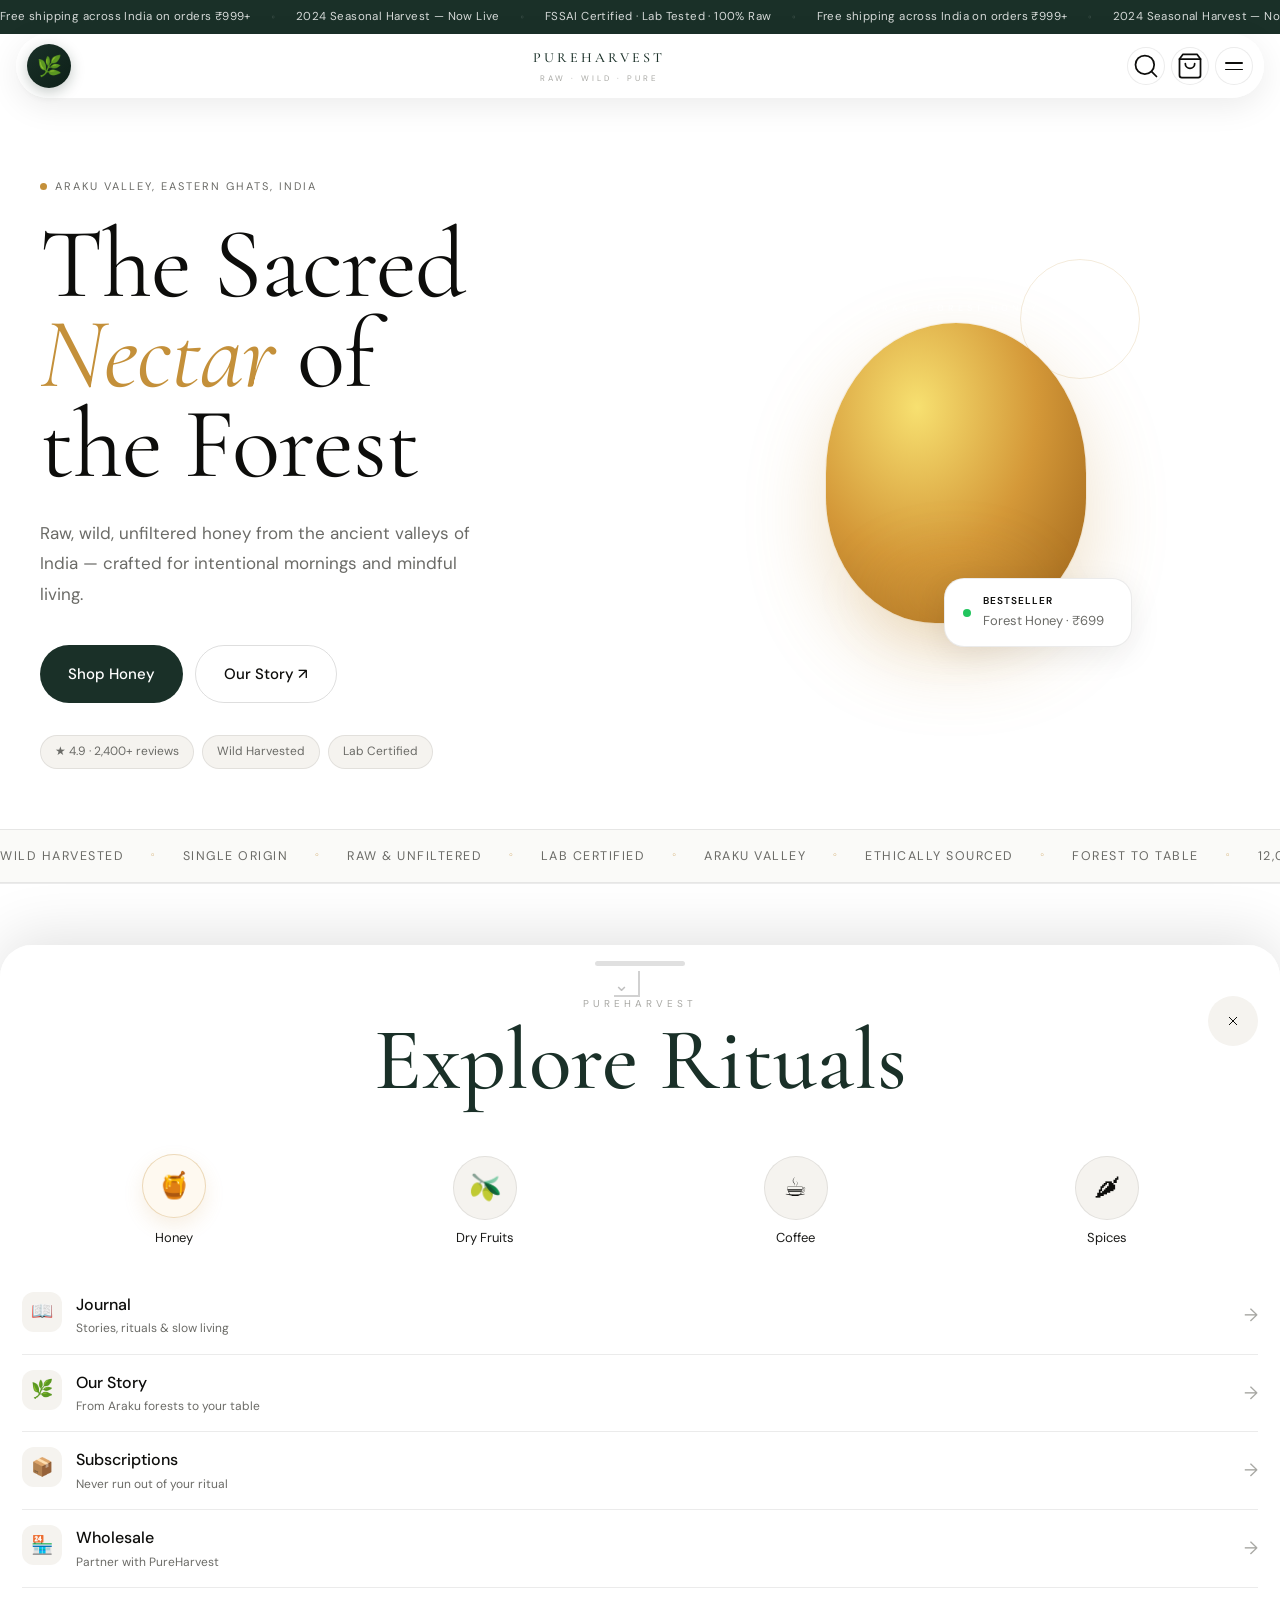
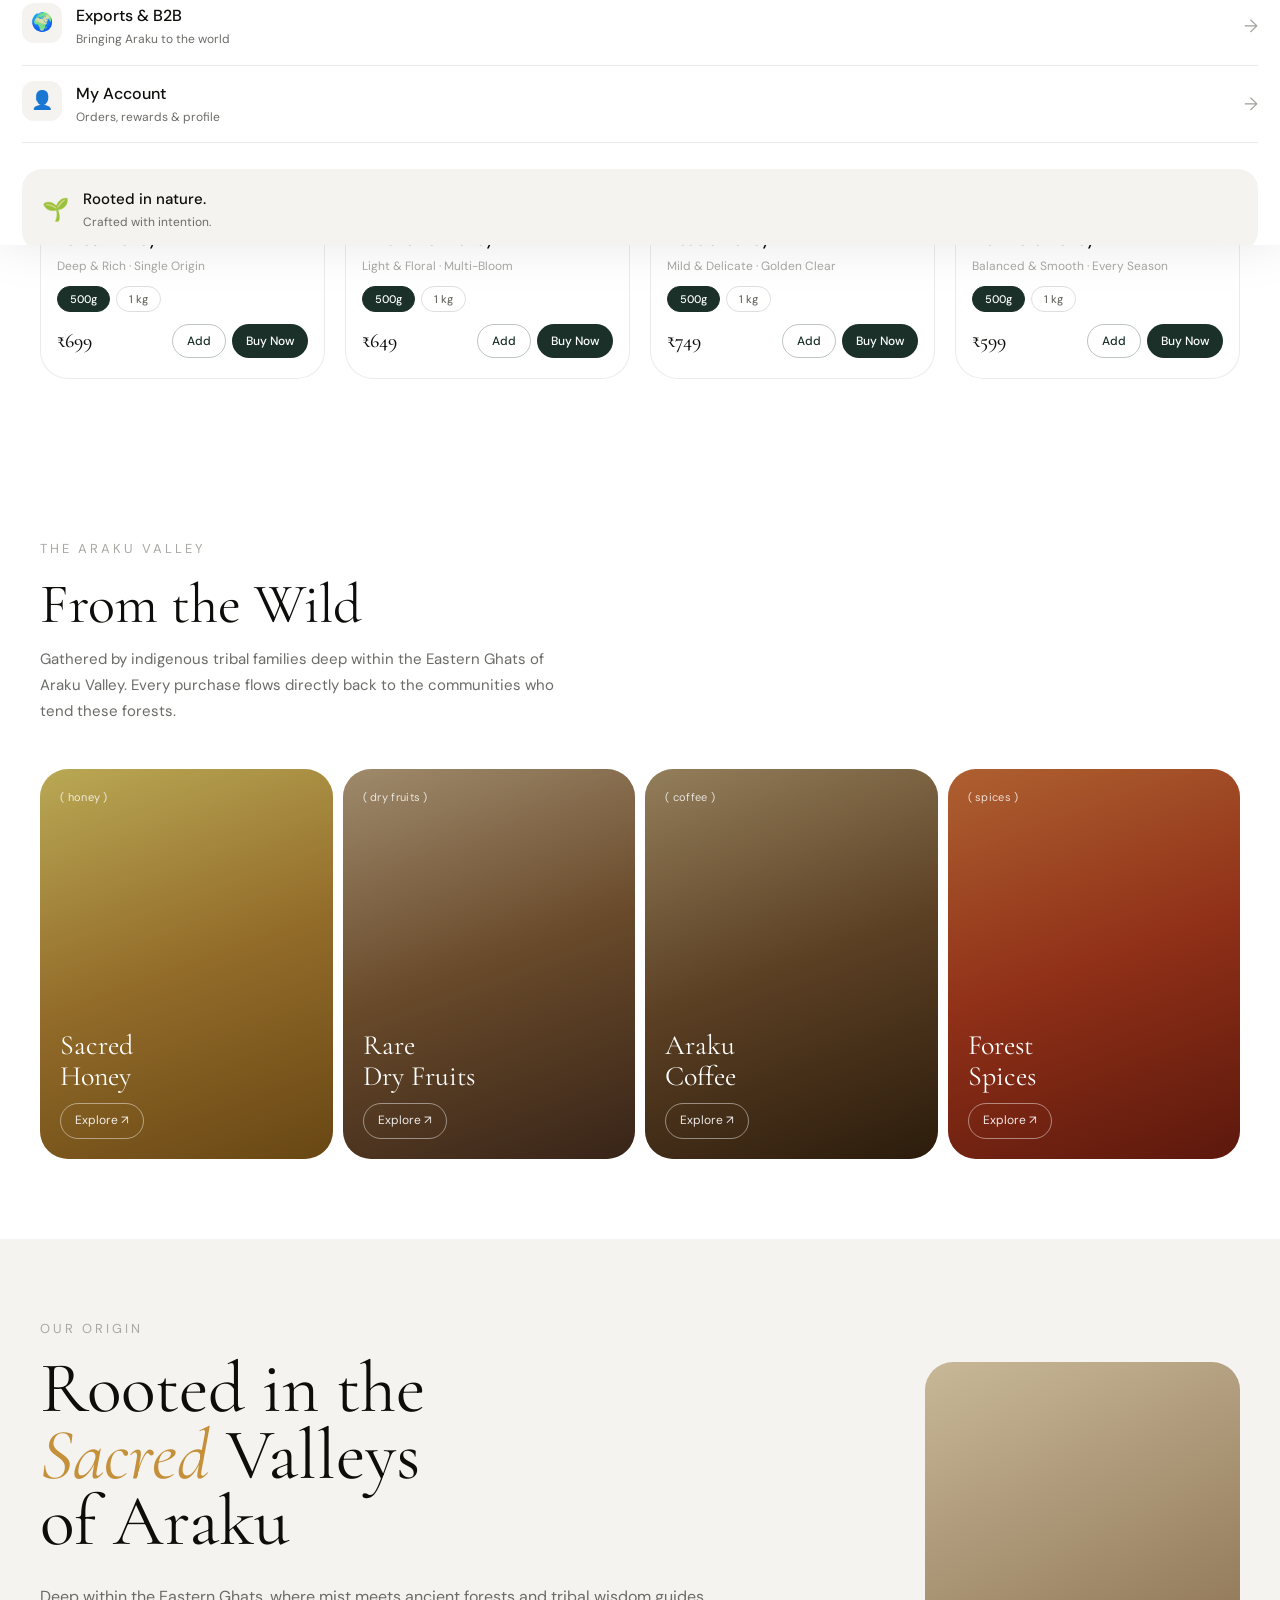
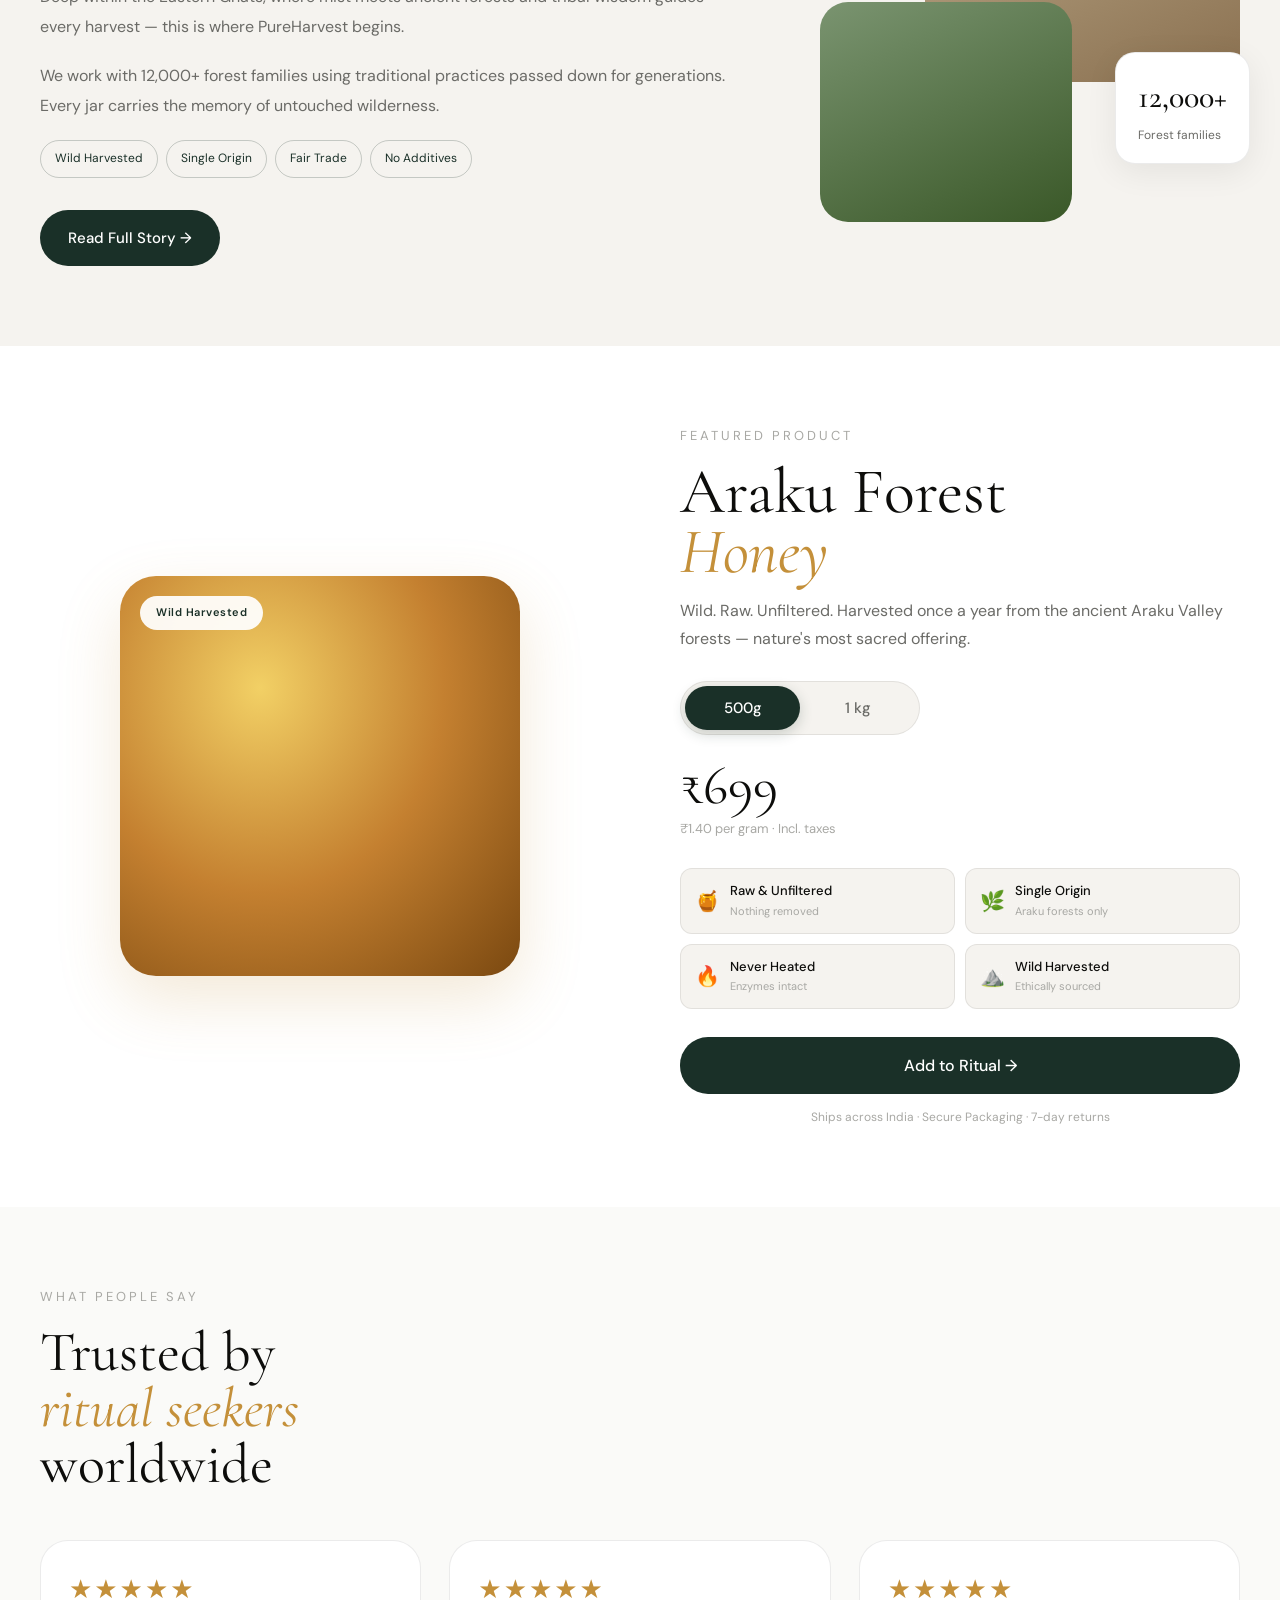
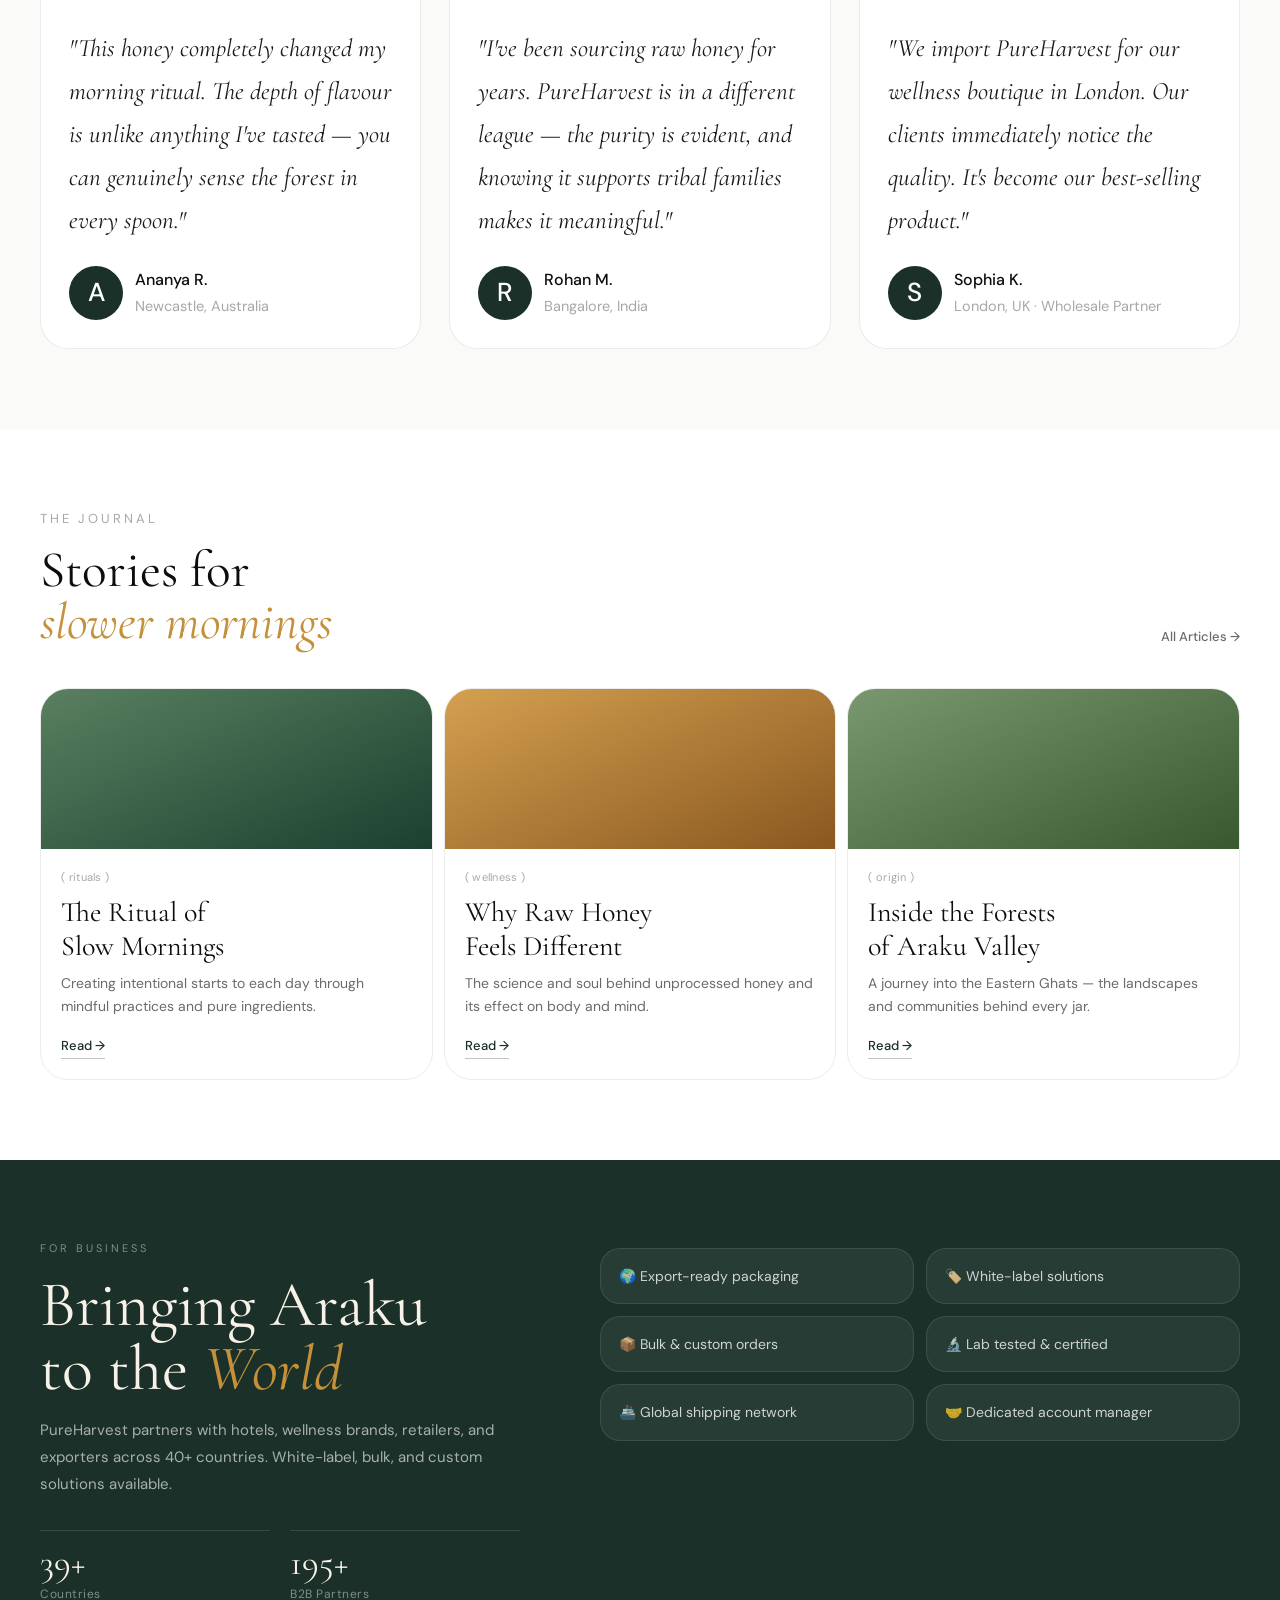
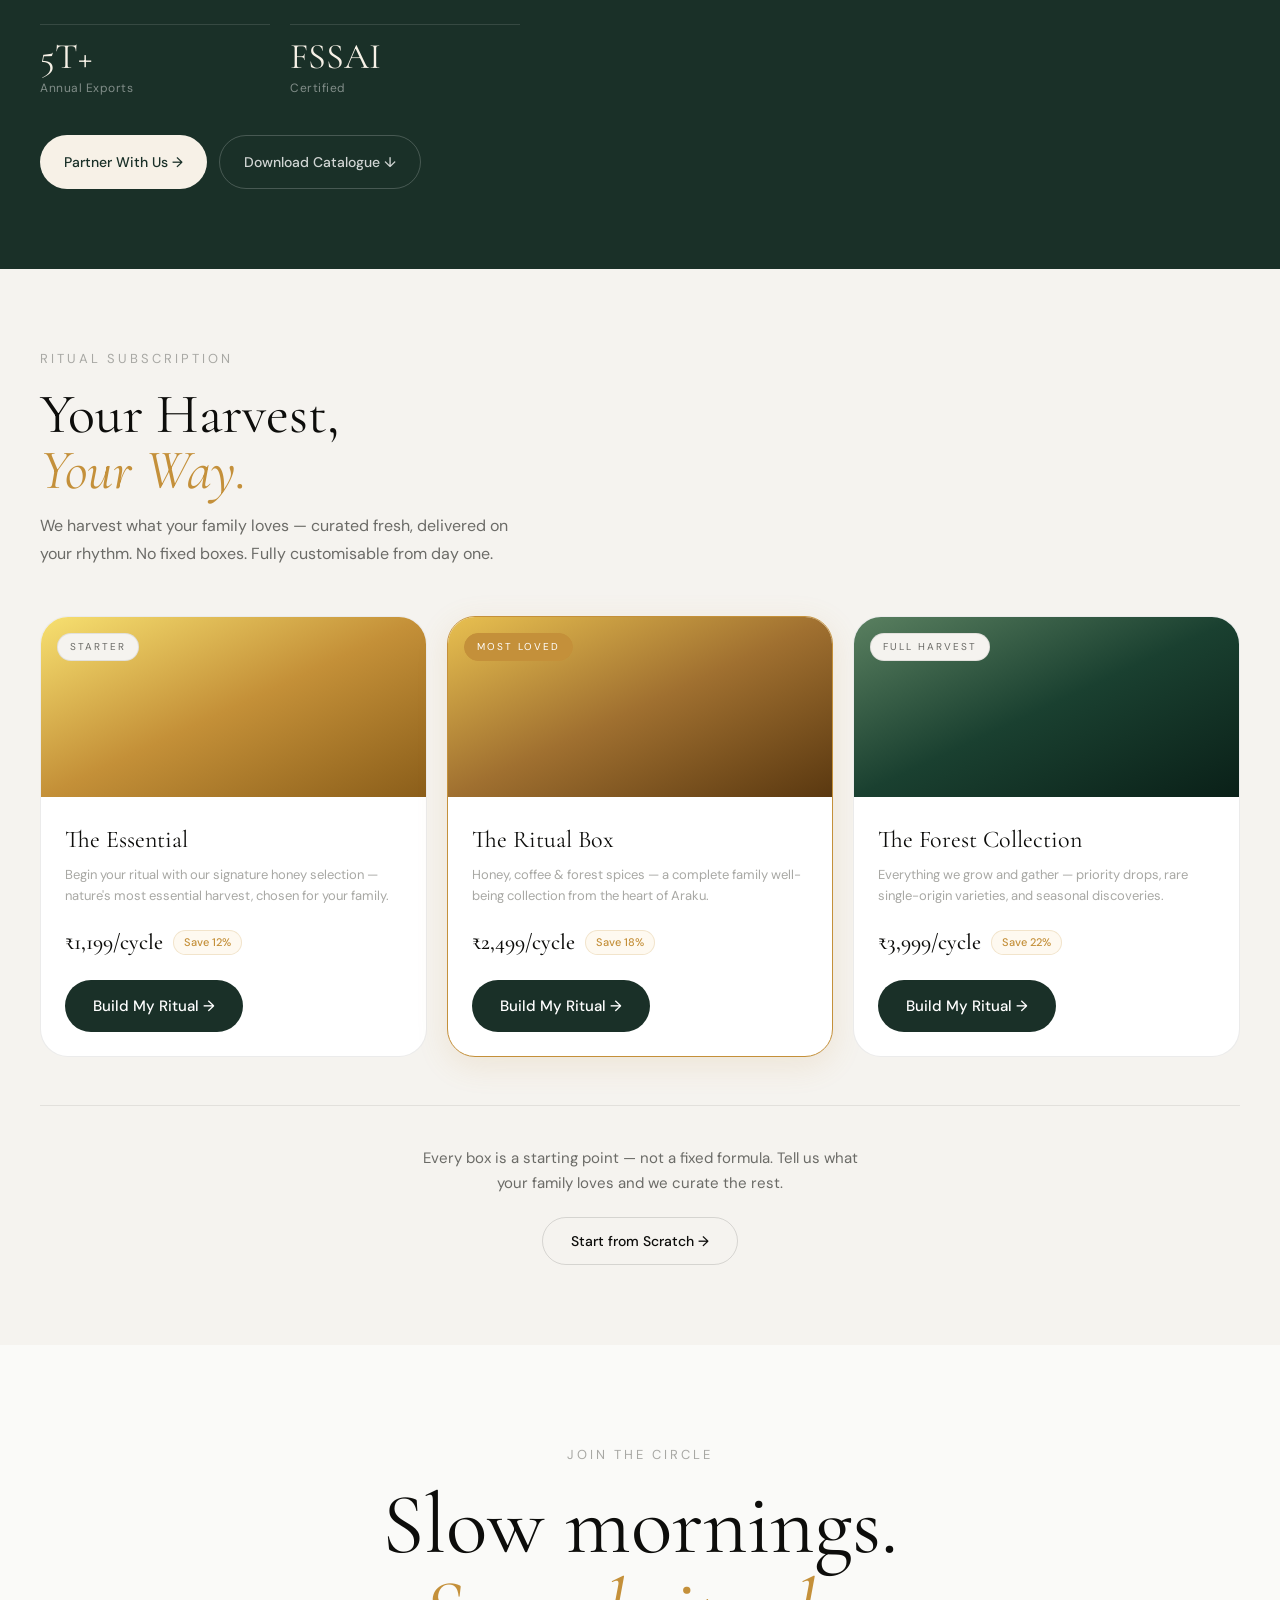
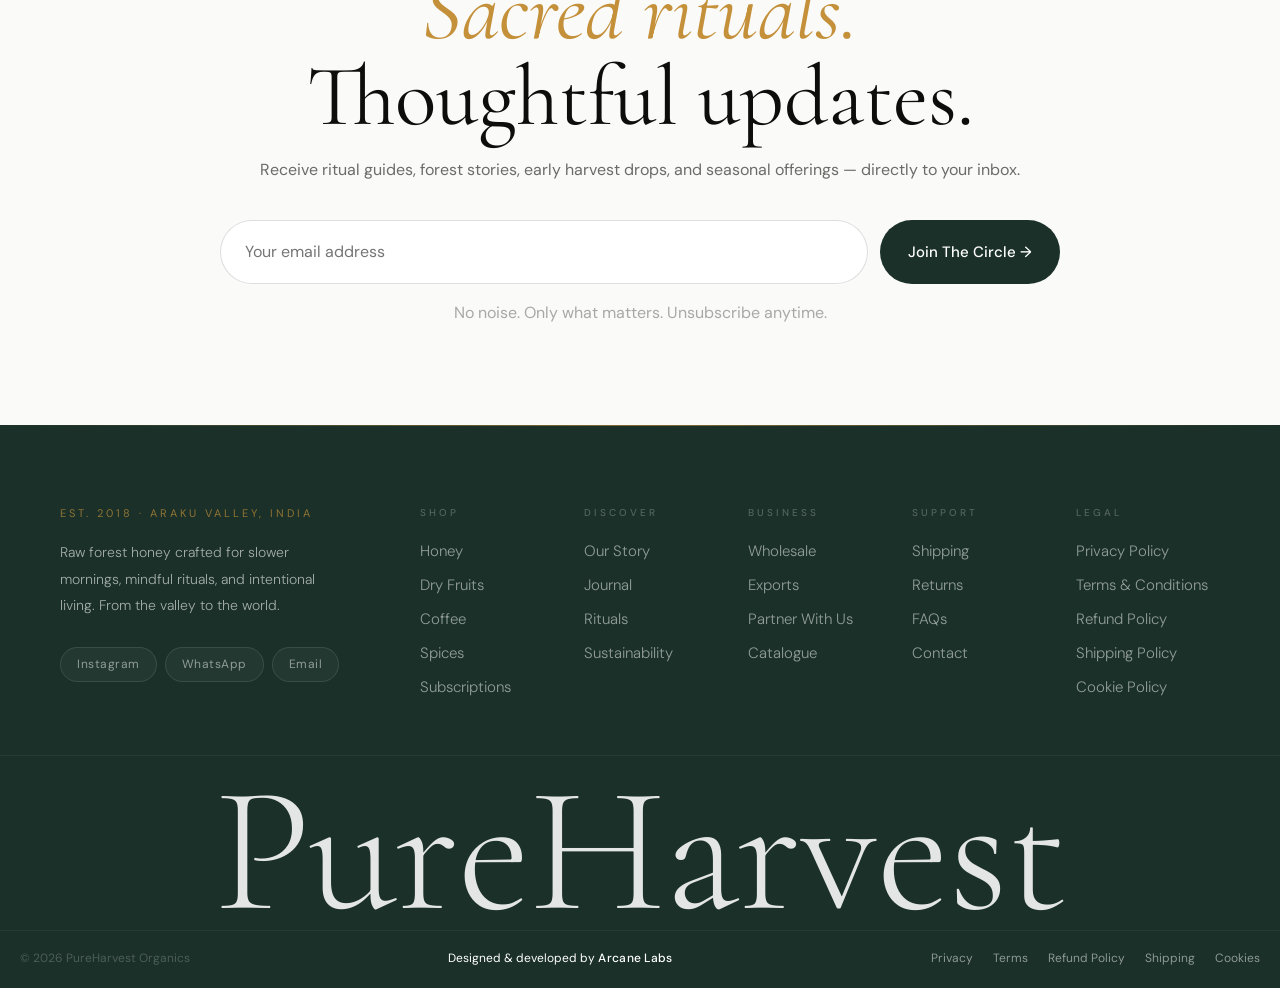
==== index.html @ 2a529d3b "Add legal pages, contact page, and cookie policy with updated footer navigation - Added four compreh" ====
<!DOCTYPE html>
<html lang="en">
<head>
  <meta charset="UTF-8" />
  <meta name="viewport" content="width=device-width, initial-scale=1.0" />
  <title>PureHarvest Organics — Sacred Forest Honey</title>
  <link rel="preconnect" href="https://fonts.googleapis.com" />
  <link rel="preconnect" href="https://fonts.gstatic.com" crossorigin />
  <link href="https://fonts.googleapis.com/css2?family=Cormorant+Garamond:ital,wght@0,300;0,400;0,500;0,600;1,300;1,400;1,500&family=DM+Sans:opsz,wght@9..40,300;9..40,400;9..40,500&display=swap" rel="stylesheet" />
  <link rel="stylesheet" href="style.css" />
</head>
<body>

<!-- ============================
     ANNOUNCEMENT BAR
============================ -->
<div class="ann-bar">
  <div class="ann-track">
    <span>Free shipping across India on orders ₹999+</span>
    <span class="ann-sep">◦</span>
    <span>2024 Seasonal Harvest — Now Live</span>
    <span class="ann-sep">◦</span>
    <span>FSSAI Certified · Lab Tested · 100% Raw</span>
    <span class="ann-sep">◦</span>
    <span>Free shipping across India on orders ₹999+</span>
    <span class="ann-sep">◦</span>
    <span>2024 Seasonal Harvest — Now Live</span>
    <span class="ann-sep">◦</span>
    <span>FSSAI Certified · Lab Tested · 100% Raw</span>
    <span class="ann-sep">◦</span>
  </div>
</div>

<!-- ============================
     FLOATING HEADER
============================ -->
<header class="site-header" id="siteHeader">
  <div class="header-shell">

    <div class="header-logo">
      <div class="logo-mark">🌿</div>
    </div>

    <div class="header-brand">
      <p class="brand-name">PUREHARVEST</p>
      <span class="brand-tagline">RAW · WILD · PURE</span>
    </div>

    <div class="header-actions">
      <button class="hdr-btn" aria-label="Search">
        <svg width="28" height="28" viewBox="0 0 24 24" fill="none" stroke="currentColor" stroke-width="1.5" stroke-linecap="round" stroke-linejoin="round"><circle cx="11" cy="11" r="8"/><path d="M21 21l-4.35-4.35"/></svg>
      </button>
      <button class="hdr-btn cart-hdr-btn" aria-label="Cart">
        <svg width="28" height="28" viewBox="0 0 24 24" fill="none" stroke="currentColor" stroke-width="1.5" stroke-linecap="round" stroke-linejoin="round"><path d="M6 2L3 6v14a2 2 0 002 2h14a2 2 0 002-2V6l-3-4z"/><line x1="3" y1="6" x2="21" y2="6"/><path d="M16 10a4 4 0 01-8 0"/></svg>
        <span class="cart-dot"></span>
      </button>
      <button class="hdr-btn menu-hdr-btn" id="menuToggle" aria-label="Open menu">
        <div class="hlines">
          <span></span>
          <span></span>
        </div>
      </button>
    </div>

  </div>
</header>

<!-- OVERLAY -->
<div class="menu-overlay" id="menuOverlay"></div>

<!-- ============================
     SEARCH OVERLAY
============================ -->
<div class="search-overlay" id="searchOverlay">
  <div class="search-backdrop" id="searchBackdrop"></div>
  <div class="search-panel">
    <div class="search-inner">
      <input type="text" class="search-input" id="searchInput" placeholder="Search honey, coffee, spices..." autocomplete="off" />
      <button class="search-close" id="searchClose">✕</button>
    </div>
    <div class="search-results" id="searchResults"></div>
  </div>
</div>

<!-- ============================
     CART SIDEBAR
============================ -->
<div class="cart-sidebar" id="cartSidebar">
  <div class="cart-backdrop" id="cartBackdrop"></div>
  <div class="cart-panel">
    <div class="cart-head">
      <h3 class="cart-title">Your Ritual</h3>
      <button class="cart-close" id="cartClose">✕</button>
    </div>
    <div class="cart-items" id="cartItems">
      <div class="cart-empty">
        <div class="cart-empty-icon">🌿</div>
        <p>Your basket is empty.</p>
        <p style="font-size:13px;color:var(--muted)">Add something from the harvest.</p>
      </div>
    </div>
    <div class="cart-foot">
      <div class="cart-total">
        <span>Total</span>
        <span id="cartTotal">₹0</span>
      </div>
      <button class="btn-primary btn-block" id="checkoutBtn">Proceed to Checkout →</button>
    </div>
  </div>
</div>

<!-- ============================
     SUBSCRIPTION MODAL
============================ -->
<div class="sub-modal" id="subModal">
  <div class="sub-modal-backdrop" id="subModalBackdrop"></div>
  <div class="sub-modal-panel">

    <button class="sub-modal-close" id="subModalClose">✕</button>

    <div class="sub-step-indicator">
      <div class="sub-step-dot sub-dot-active" data-step="1"></div>
      <div class="sub-step-line"></div>
      <div class="sub-step-dot" data-step="2"></div>
      <div class="sub-step-line"></div>
      <div class="sub-step-dot" data-step="3"></div>
    </div>

    <!-- STEP 1: Choose Harvest -->
    <div class="sub-step" id="subStep1">
      <p class="sub-modal-eye">What you love</p>
      <h3 class="sub-modal-h3">What does your<br><em>family love?</em></h3>
      <p class="sub-modal-p">Select everything you'd like in your harvest. We'll curate each delivery around your choices — nothing wasted.</p>
      <div class="sub-harvest-grid">
        <label class="sub-harvest-chip">
          <input type="checkbox" name="harvest" value="honey" checked>
          <span>🍯 Honey</span>
        </label>
        <label class="sub-harvest-chip">
          <input type="checkbox" name="harvest" value="dryfruits">
          <span>🫒 Dry Fruits</span>
        </label>
        <label class="sub-harvest-chip">
          <input type="checkbox" name="harvest" value="coffee">
          <span>☕ Coffee</span>
        </label>
        <label class="sub-harvest-chip">
          <input type="checkbox" name="harvest" value="spices">
          <span>🌶 Forest Spices</span>
        </label>
      </div>
      <button class="btn-primary" id="subNext1" style="width:100%;padding:17px 28px;">Choose My Harvest →</button>
      <div class="sub-quick">
        <span>Short on time?</span>
        <button class="sub-quick-btn" id="subQuickBtn">Get our Most Loved selection</button>
      </div>
    </div>

    <!-- STEP 2: Choose Rhythm -->
    <div class="sub-step sub-step-hidden" id="subStep2">
      <p class="sub-modal-eye">Your rhythm</p>
      <h3 class="sub-modal-h3">How often should<br><em>we harvest?</em></h3>
      <p class="sub-modal-p">You're in full control — change, pause, or cancel anytime. We follow your rhythm, not ours.</p>
      <div class="sub-rhythm-grid">
        <button class="sub-rhythm-opt" data-rhythm="weekly">
          <span class="sub-rhythm-label">Weekly</span>
          <span class="sub-rhythm-desc">For daily rituals</span>
        </button>
        <button class="sub-rhythm-opt" data-rhythm="fortnightly">
          <span class="sub-rhythm-label">Fortnightly</span>
          <span class="sub-rhythm-desc">A gentle balance</span>
        </button>
        <button class="sub-rhythm-opt sub-rhythm-active" data-rhythm="monthly">
          <span class="sub-rhythm-label">Monthly</span>
          <span class="sub-rhythm-desc">Most popular</span>
        </button>
        <button class="sub-rhythm-opt" data-rhythm="quarterly">
          <span class="sub-rhythm-label">Quarterly</span>
          <span class="sub-rhythm-desc">Seasonal drops</span>
        </button>
      </div>
      <button class="btn-primary" id="subNext2" style="width:100%;padding:17px 28px;">Set My Rhythm →</button>
      <button class="sub-modal-back" data-back="1">← Back</button>
    </div>

    <!-- STEP 3: Reserve -->
    <div class="sub-step sub-step-hidden" id="subStep3">
      <p class="sub-modal-eye">Reserve your harvest</p>
      <h3 class="sub-modal-h3">Last step —<br><em>lock it in.</em></h3>
      <p class="sub-modal-p">Enter your email to reserve your personalised harvest. We'll send your first delivery plan and keep your preferences safe.</p>
      <div class="sub-form">
        <input type="text" class="sub-input" id="subName" placeholder="Your name" />
        <input type="email" class="sub-input" id="subEmail" placeholder="Email address (required)" required />
        <input type="tel" class="sub-input" id="subPhone" placeholder="Phone number (optional)" />
        <button class="btn-primary" id="subSubscribeBtn" style="width:100%;padding:18px;font-size:16px;">Reserve My Harvest 🌿</button>
      </div>
      <p class="sub-note">We'll also reach out if you need more time — no pressure.</p>
      <button class="sub-modal-back" data-back="2">← Back</button>
    </div>

    <!-- STEP 4: Success -->
    <div class="sub-step sub-step-hidden" id="subStep4">
      <div class="sub-success">
        <div class="sub-success-icon">🌿</div>
        <h3 class="sub-modal-h3">Your harvest is<br><em>reserved.</em></h3>
        <p class="sub-modal-p">We'll be in touch soon with your first curated delivery. Welcome to the PureHarvest circle — your family is in good hands.</p>
        <button class="btn-primary" id="subDoneBtn" style="width:100%;padding:17px 28px;">Continue Exploring →</button>
      </div>
    </div>

  </div>
</div>

<!-- ============================
     RITUAL DRAWER
============================ -->
<div id="ritualDrawer" class="ritual-drawer">
  <div class="drawer-grip"></div>

  <div class="drawer-head">
    <div>
      <p class="drawer-eyebrow">PUREHARVEST</p>
      <h2 class="drawer-title">Explore Rituals</h2>
    </div>
    <button class="drawer-close" id="closeDrawer" aria-label="Close menu">
      <svg width="16" height="16" viewBox="0 0 24 24" fill="none" stroke="currentColor" stroke-width="1.5"><path d="M18 6L6 18M6 6l12 12"/></svg>
    </button>
  </div>

  <div class="drawer-orbs">
    <div class="orb orb-active">
      <div class="orb-ring">🍯</div>
      <span>Honey</span>
    </div>
    <div class="orb">
      <div class="orb-ring">🫒</div>
      <span>Dry Fruits</span>
    </div>
    <div class="orb">
      <div class="orb-ring">☕</div>
      <span>Coffee</span>
    </div>
    <div class="orb">
      <div class="orb-ring">🌶</div>
      <span>Spices</span>
    </div>
  </div>

  <nav class="drawer-nav">
    <a href="#" class="d-link">
      <div class="d-link-l">
        <div class="d-icon">📖</div>
        <div>
          <p class="d-link-name">Journal</p>
          <p class="d-link-sub">Stories, rituals &amp; slow living</p>
        </div>
      </div>
      <span class="d-arrow">→</span>
    </a>
    <a href="#story" class="d-link" onclick="closeMenu()">
      <div class="d-link-l">
        <div class="d-icon">🌿</div>
        <div>
          <p class="d-link-name">Our Story</p>
          <p class="d-link-sub">From Araku forests to your table</p>
        </div>
      </div>
      <span class="d-arrow">→</span>
    </a>
    <a href="#" class="d-link">
      <div class="d-link-l">
        <div class="d-icon">📦</div>
        <div>
          <p class="d-link-name">Subscriptions</p>
          <p class="d-link-sub">Never run out of your ritual</p>
        </div>
      </div>
      <span class="d-arrow">→</span>
    </a>
    <a href="#" class="d-link">
      <div class="d-link-l">
        <div class="d-icon">🏪</div>
        <div>
          <p class="d-link-name">Wholesale</p>
          <p class="d-link-sub">Partner with PureHarvest</p>
        </div>
      </div>
      <span class="d-arrow">→</span>
    </a>
    <a href="#b2b" class="d-link" onclick="closeMenu()">
      <div class="d-link-l">
        <div class="d-icon">🌍</div>
        <div>
          <p class="d-link-name">Exports &amp; B2B</p>
          <p class="d-link-sub">Bringing Araku to the world</p>
        </div>
      </div>
      <span class="d-arrow">→</span>
    </a>
    <a href="#" class="d-link">

  <div class="d-link-l">

    <div class="d-icon">
      👤
    </div>

    <div>

      <div class="d-link-name">
        My Account
      </div>

      <div class="d-link-sub">
        Orders, rewards & profile
      </div>

    </div>

  </div>

  <span class="d-arrow">
    →
  </span>

</a>
  </nav>

  <div class="drawer-foot-card">
    <span class="dfc-icon">🌱</span>
    <div>
      <p class="dfc-title">Rooted in nature.</p>
      <p class="dfc-sub">Crafted with intention.</p>
    </div>
  </div>
</div>


<!-- ============================
     1. HERO
============================ -->
<section class="hero">
  <div class="hero-inner">

    <div class="hero-left" data-reveal="up">
      <p class="hero-origin">
        <span class="origin-dot"></span>
        Araku Valley, Eastern Ghats, India
      </p>
      <h1 class="hero-h1">
        The Sacred<br>
        <em>Nectar</em> of<br>
        the Forest
      </h1>
      <p class="hero-p">Raw, wild, unfiltered honey from the ancient valleys of India — crafted for intentional mornings and mindful living.</p>
      <div class="hero-ctas">
        <a href="#honey" class="btn-primary">Shop Honey</a>
        <a href="#story" class="btn-ghost">Our Story ↗</a>
      </div>
      <div class="hero-badges">
        <span class="trust-pill">★ 4.9 · 2,400+ reviews</span>
        <span class="trust-pill">Wild Harvested</span>
        <span class="trust-pill">Lab Certified</span>
      </div>
    </div>

    <div class="hero-right" data-reveal="fade">
      <div class="hero-visual">
        <div class="honey-sphere"></div>
        <div class="sphere-glow"></div>
        <p class="sphere-label">ARAKU FOREST HONEY</p>
        <div class="float-card">
          <div class="live-dot"></div>
          <div>
            <p class="fc-name">Bestseller</p>
            <p class="fc-detail">Forest Honey · ₹699</p>
          </div>
        </div>
        <div class="decor-ring"></div>
      </div>
    </div>

  </div>
</section>


<!-- ============================
     2. TRUST MARQUEE
============================ -->
<div class="marquee-wrap">
  <div class="marquee-reel">
    <div class="marquee-row">
      <span>Wild Harvested</span><span class="m-sep">◦</span>
      <span>Single Origin</span><span class="m-sep">◦</span>
      <span>Raw &amp; Unfiltered</span><span class="m-sep">◦</span>
      <span>Lab Certified</span><span class="m-sep">◦</span>
      <span>Araku Valley</span><span class="m-sep">◦</span>
      <span>Ethically Sourced</span><span class="m-sep">◦</span>
      <span>Forest to Table</span><span class="m-sep">◦</span>
      <span>12,000+ Families</span><span class="m-sep">◦</span>
      <span>No Additives</span><span class="m-sep">◦</span>
      <span>FSSAI Approved</span><span class="m-sep">◦</span>
    </div>
    <div class="marquee-row" aria-hidden="true">
      <span>Wild Harvested</span><span class="m-sep">◦</span>
      <span>Single Origin</span><span class="m-sep">◦</span>
      <span>Raw &amp; Unfiltered</span><span class="m-sep">◦</span>
      <span>Lab Certified</span><span class="m-sep">◦</span>
      <span>Araku Valley</span><span class="m-sep">◦</span>
      <span>Ethically Sourced</span><span class="m-sep">◦</span>
      <span>Forest to Table</span><span class="m-sep">◦</span>
      <span>12,000+ Families</span><span class="m-sep">◦</span>
      <span>No Additives</span><span class="m-sep">◦</span>
      <span>FSSAI Approved</span><span class="m-sep">◦</span>
    </div>
  </div>
</div>


<!-- ============================
     3. BRAND MISSION (The Act style)
============================ -->
<section class="mission" data-reveal="up">
  <div class="section-wrap">
    <div class="mission-inner">
      <div class="mission-col-label">
        <p class="eyebrow">Brand Mission</p>
      </div>
      <div class="mission-col-content">
        <p class="mission-statement">PureHarvest exists to bring the ancient wisdom of forest-harvested honey to intentional living. We source only from the untouched valleys of Araku, where bees roam free and nature dictates the pace.</p>
        <a href="#story" class="underline-link">Learn more →</a>
      </div>
    </div>
  </div>
</section>


<!-- ============================
     4. HONEY COLLECTION (The Act style)
============================ -->
<section class="collection" id="honey">
  <div class="section-wrap">

    <div class="collection-hdr">
      <div>
        <p class="cat-label" id="harvestLabel">( honey )</p>
        <h2 class="section-h2">Our Harvest</h2>
      </div>
      <a href="#" class="view-all-link" id="viewAllLink">View All ↗</a>
    </div>

    <div class="cat-filter">
      <button class="cf-tab cf-active" data-cat="honey">Honey</button>
      <button class="cf-tab" data-cat="dryfruits">Dry Fruits</button>
      <button class="cf-tab" data-cat="coffee">Coffee</button>
      <button class="cf-tab" data-cat="spices">Forest Spices</button>
    </div>

    <div class="product-grid">

      <!-- HONEY -->
      <div class="p-card" data-reveal="up" data-delay="0" data-category="honey" data-price-500="699" data-price-1kg="1299">
        <div class="p-card-top">
          <span class="p-cat">( forest )</span>
          <button class="p-arrow">↗</button>
        </div>
        <div class="p-img-wrap"><div class="p-img p-forest"></div></div>
        <div class="p-info">
          <p class="p-name">Forest Honey</p>
          <p class="p-sub">Deep &amp; Rich · Single Origin</p>
          <div class="p-bottom">
            <span class="p-price">₹699</span>
            <div class="p-actions">
              <button class="p-add" data-product="Forest Honey" data-price="699">Add</button>
              <button class="p-buy" data-product="Forest Honey" data-price="699">Buy Now</button>
            </div>
          </div>
        </div>
      </div>

      <div class="p-card" data-reveal="up" data-delay="100" data-category="honey" data-price-500="649" data-price-1kg="1199">
        <div class="p-card-top">
          <span class="p-cat">( wildflower )</span>
          <button class="p-arrow">↗</button>
        </div>
        <div class="p-img-wrap"><div class="p-img p-wildflower"></div></div>
        <div class="p-info">
          <p class="p-name">Wildflower Honey</p>
          <p class="p-sub">Light &amp; Floral · Multi-Bloom</p>
          <div class="p-bottom">
            <span class="p-price">₹649</span>
            <div class="p-actions">
              <button class="p-add" data-product="Wildflower Honey" data-price="649">Add</button>
              <button class="p-buy" data-product="Wildflower Honey" data-price="649">Buy Now</button>
            </div>
          </div>
        </div>
      </div>

      <div class="p-card" data-reveal="up" data-delay="200" data-category="honey" data-price-500="749" data-price-1kg="1399">
        <div class="p-card-top">
          <span class="p-cat">( acacia )</span>
          <button class="p-arrow">↗</button>
        </div>
        <div class="p-img-wrap"><div class="p-img p-acacia"></div></div>
        <div class="p-info">
          <p class="p-name">Acacia Honey</p>
          <p class="p-sub">Mild &amp; Delicate · Golden Clear</p>
          <div class="p-bottom">
            <span class="p-price">₹749</span>
            <div class="p-actions">
              <button class="p-add" data-product="Acacia Honey" data-price="749">Add</button>
              <button class="p-buy" data-product="Acacia Honey" data-price="749">Buy Now</button>
            </div>
          </div>
        </div>
      </div>

      <div class="p-card" data-reveal="up" data-delay="300" data-category="honey" data-price-500="599" data-price-1kg="1099">
        <div class="p-card-top">
          <span class="p-cat">( multiflora )</span>
          <button class="p-arrow">↗</button>
        </div>
        <div class="p-img-wrap"><div class="p-img p-multiflora"></div></div>
        <div class="p-info">
          <p class="p-name">Multiflora Honey</p>
          <p class="p-sub">Balanced &amp; Smooth · Every Season</p>
          <div class="p-bottom">
            <span class="p-price">₹599</span>
            <div class="p-actions">
              <button class="p-add" data-product="Multiflora Honey" data-price="599">Add</button>
              <button class="p-buy" data-product="Multiflora Honey" data-price="599">Buy Now</button>
            </div>
          </div>
        </div>
      </div>

      <!-- DRY FRUITS -->
      <div class="p-card p-hidden" data-reveal="up" data-delay="0" data-category="dryfruits" data-price-500="849" data-price-1kg="1549">
        <div class="p-card-top">
          <span class="p-cat">( almonds )</span>
          <button class="p-arrow">↗</button>
        </div>
        <div class="p-img-wrap"><div class="p-img p-df-1"></div></div>
        <div class="p-info">
          <p class="p-name">Wild Almonds</p>
          <p class="p-sub">Raw &amp; Unroasted · Forest Foraged</p>
          <div class="p-bottom">
            <span class="p-price">₹849</span>
            <div class="p-actions">
              <button class="p-add" data-product="Wild Almonds" data-price="849">Add</button>
              <button class="p-buy" data-product="Wild Almonds" data-price="849">Buy Now</button>
            </div>
          </div>
        </div>
      </div>

      <div class="p-card p-hidden" data-reveal="up" data-delay="100" data-category="dryfruits" data-price-500="999" data-price-1kg="1849">
        <div class="p-card-top">
          <span class="p-cat">( cashews )</span>
          <button class="p-arrow">↗</button>
        </div>
        <div class="p-img-wrap"><div class="p-img p-df-2"></div></div>
        <div class="p-info">
          <p class="p-name">Araku Cashews</p>
          <p class="p-sub">Creamy &amp; Whole · Single Estate</p>
          <div class="p-bottom">
            <span class="p-price">₹999</span>
            <div class="p-actions">
              <button class="p-add" data-product="Araku Cashews" data-price="999">Add</button>
              <button class="p-buy" data-product="Araku Cashews" data-price="999">Buy Now</button>
            </div>
          </div>
        </div>
      </div>

      <div class="p-card p-hidden" data-reveal="up" data-delay="200" data-category="dryfruits" data-price-500="549" data-price-1kg="999">
        <div class="p-card-top">
          <span class="p-cat">( raisins )</span>
          <button class="p-arrow">↗</button>
        </div>
        <div class="p-img-wrap"><div class="p-img p-df-3"></div></div>
        <div class="p-info">
          <p class="p-name">Sun-Dried Raisins</p>
          <p class="p-sub">Naturally Sweet · Sulphite-Free</p>
          <div class="p-bottom">
            <span class="p-price">₹549</span>
            <div class="p-actions">
              <button class="p-add" data-product="Sun-Dried Raisins" data-price="549">Add</button>
              <button class="p-buy" data-product="Sun-Dried Raisins" data-price="549">Buy Now</button>
            </div>
          </div>
        </div>
      </div>

      <!-- COFFEE -->
      <div class="p-card p-hidden" data-reveal="up" data-delay="0" data-category="coffee" data-price-500="599" data-price-1kg="1099">
        <div class="p-card-top">
          <span class="p-cat">( arabica )</span>
          <button class="p-arrow">↗</button>
        </div>
        <div class="p-img-wrap"><div class="p-img p-cof-1"></div></div>
        <div class="p-info">
          <p class="p-name">Araku Arabica</p>
          <p class="p-sub">Single Origin · Light Roast</p>
          <div class="p-bottom">
            <span class="p-price">₹599</span>
            <div class="p-actions">
              <button class="p-add" data-product="Araku Arabica" data-price="599">Add</button>
              <button class="p-buy" data-product="Araku Arabica" data-price="599">Buy Now</button>
            </div>
          </div>
        </div>
      </div>

      <div class="p-card p-hidden" data-reveal="up" data-delay="100" data-category="coffee" data-price-500="649" data-price-1kg="1199">
        <div class="p-card-top">
          <span class="p-cat">( dark roast )</span>
          <button class="p-arrow">↗</button>
        </div>
        <div class="p-img-wrap"><div class="p-img p-cof-2"></div></div>
        <div class="p-info">
          <p class="p-name">Forest Dark Roast</p>
          <p class="p-sub">Bold &amp; Earthy · Shade Grown</p>
          <div class="p-bottom">
            <span class="p-price">₹649</span>
            <div class="p-actions">
              <button class="p-add" data-product="Forest Dark Roast" data-price="649">Add</button>
              <button class="p-buy" data-product="Forest Dark Roast" data-price="649">Buy Now</button>
            </div>
          </div>
        </div>
      </div>

      <div class="p-card p-hidden" data-reveal="up" data-delay="200" data-category="coffee" data-price-500="499" data-price-1kg="899">
        <div class="p-card-top">
          <span class="p-cat">( blend )</span>
          <button class="p-arrow">↗</button>
        </div>
        <div class="p-img-wrap"><div class="p-img p-cof-3"></div></div>
        <div class="p-info">
          <p class="p-name">Valley Blend</p>
          <p class="p-sub">Smooth &amp; Balanced · Daily Ritual</p>
          <div class="p-bottom">
            <span class="p-price">₹499</span>
            <div class="p-actions">
              <button class="p-add" data-product="Valley Blend" data-price="499">Add</button>
              <button class="p-buy" data-product="Valley Blend" data-price="499">Buy Now</button>
            </div>
          </div>
        </div>
      </div>

      <!-- FOREST SPICES -->
      <div class="p-card p-hidden" data-reveal="up" data-delay="0" data-category="spices" data-price-500="349" data-price-1kg="649">
        <div class="p-card-top">
          <span class="p-cat">( turmeric )</span>
          <button class="p-arrow">↗</button>
        </div>
        <div class="p-img-wrap"><div class="p-img p-sp-1"></div></div>
        <div class="p-info">
          <p class="p-name">Wild Turmeric</p>
          <p class="p-sub">High Curcumin · Forest Grown</p>
          <div class="p-bottom">
            <span class="p-price">₹349</span>
            <div class="p-actions">
              <button class="p-add" data-product="Wild Turmeric" data-price="349">Add</button>
              <button class="p-buy" data-product="Wild Turmeric" data-price="349">Buy Now</button>
            </div>
          </div>
        </div>
      </div>

      <div class="p-card p-hidden" data-reveal="up" data-delay="100" data-category="spices" data-price-500="429" data-price-1kg="799">
        <div class="p-card-top">
          <span class="p-cat">( pepper )</span>
          <button class="p-arrow">↗</button>
        </div>
        <div class="p-img-wrap"><div class="p-img p-sp-2"></div></div>
        <div class="p-info">
          <p class="p-name">Araku Black Pepper</p>
          <p class="p-sub">Wild Harvested · Intensely Aromatic</p>
          <div class="p-bottom">
            <span class="p-price">₹429</span>
            <div class="p-actions">
              <button class="p-add" data-product="Araku Black Pepper" data-price="429">Add</button>
              <button class="p-buy" data-product="Araku Black Pepper" data-price="429">Buy Now</button>
            </div>
          </div>
        </div>
      </div>

      <div class="p-card p-hidden" data-reveal="up" data-delay="200" data-category="spices" data-price-500="499" data-price-1kg="929">
        <div class="p-card-top">
          <span class="p-cat">( cardamom )</span>
          <button class="p-arrow">↗</button>
        </div>
        <div class="p-img-wrap"><div class="p-img p-sp-3"></div></div>
        <div class="p-info">
          <p class="p-name">Green Cardamom</p>
          <p class="p-sub">Fragrant &amp; Whole · Eastern Ghats</p>
          <div class="p-bottom">
            <span class="p-price">₹499</span>
            <div class="p-actions">
              <button class="p-add" data-product="Green Cardamom" data-price="499">Add</button>
              <button class="p-buy" data-product="Green Cardamom" data-price="499">Buy Now</button>
            </div>
          </div>
        </div>
      </div>

    </div>
  </div>
</section>


<!-- ============================
     5. CATEGORY GRID (Stretch style)
============================ -->
<section class="cat-grid-section">
  <div class="section-wrap">

    <div class="cat-header" data-reveal>
      <p class="eyebrow">The Araku Valley</p>
      <h2 class="section-h2">From the Wild</h2>
      <p class="cat-desc">Gathered by indigenous tribal families deep within the Eastern Ghats of Araku Valley. Every purchase flows directly back to the communities who tend these forests.</p>
    </div>

    <div class="cat-grid">

      <div class="cat-card cat-honey">
        <div class="cat-overlay"></div>
        <div class="cat-content">
          <span class="cat-tag">( honey )</span>
          <div class="cat-bottom">
            <h3>Sacred<br>Honey</h3>
            <a href="#honey" class="cat-link">Explore ↗</a>
          </div>
        </div>
      </div>

      <div class="cat-card cat-dryfruits">
        <div class="cat-overlay"></div>
        <div class="cat-content">
          <span class="cat-tag">( dry fruits )</span>
          <div class="cat-bottom">
            <h3>Rare<br>Dry Fruits</h3>
            <a href="#" class="cat-link">Explore ↗</a>
          </div>
        </div>
      </div>

      <div class="cat-card cat-coffee">
        <div class="cat-overlay"></div>
        <div class="cat-content">
          <span class="cat-tag">( coffee )</span>
          <div class="cat-bottom">
            <h3>Araku<br>Coffee</h3>
            <a href="#" class="cat-link">Explore ↗</a>
          </div>
        </div>
      </div>

      <div class="cat-card cat-spices">
        <div class="cat-overlay"></div>
        <div class="cat-content">
          <span class="cat-tag">( spices )</span>
          <div class="cat-bottom">
            <h3>Forest<br>Spices</h3>
            <a href="#" class="cat-link">Explore ↗</a>
          </div>
        </div>
      </div>

    </div>
  </div>
</section>


<!-- ============================
     6. BRAND STORY
============================ -->
<section class="story" id="story">
  <div class="section-wrap">
    <div class="story-inner">

      <div class="story-text" data-reveal="up">
        <p class="eyebrow">Our Origin</p>
        <h2 class="story-h2">
          Rooted in the<br>
          <em>Sacred</em> Valleys<br>
          of Araku
        </h2>
        <p class="story-p">Deep within the Eastern Ghats, where mist meets ancient forests and tribal wisdom guides every harvest — this is where PureHarvest begins.</p>
        <p class="story-p">We work with 12,000+ forest families using traditional practices passed down for generations. Every jar carries the memory of untouched wilderness.</p>
        <div class="story-pills">
          <span class="s-pill">Wild Harvested</span>
          <span class="s-pill">Single Origin</span>
          <span class="s-pill">Fair Trade</span>
          <span class="s-pill">No Additives</span>
        </div>
        <a href="#" class="btn-primary">Read Full Story →</a>
      </div>

      <div class="story-visual" data-reveal="fade">
        <div class="story-stack">
          <div class="sv-1"></div>
          <div class="sv-2"></div>
          <div class="sv-stat">
            <p class="sv-num">12,000+</p>
            <p class="sv-label">Forest families</p>
          </div>
        </div>
      </div>

    </div>
  </div>
</section>


<!-- ============================
     7. FEATURED PRODUCT
============================ -->
<section class="featured">
  <div class="section-wrap">
    <div class="featured-inner">

      <div class="feat-visual" data-reveal="fade">
        <div class="feat-img-wrap">
          <div class="feat-img"></div>
          <div class="feat-badge">Wild Harvested</div>
        </div>
      </div>

      <div class="feat-content" data-reveal="up">
        <p class="eyebrow">Featured Product</p>
        <h2 class="feat-h2">Araku Forest<br><em>Honey</em></h2>
        <p class="feat-sub">Wild. Raw. Unfiltered. Harvested once a year from the ancient Araku Valley forests — nature's most sacred offering.</p>

        <div class="size-sel">
          <button class="sz-btn sz-active" id="size500">500g</button>
          <button class="sz-btn" id="size1000">1 kg</button>
        </div>

        <div class="price-blk">
          <p class="feat-price" id="productPrice">₹699</p>
          <p class="price-sub" id="gramPrice">₹1.40 per gram · Incl. taxes</p>
        </div>

        <div class="feat-cards">
          <div class="feat-card">
            <span class="feat-icon">🍯</span>
            <div>
              <p class="feat-card-t">Raw &amp; Unfiltered</p>
              <p class="feat-card-s">Nothing removed</p>
            </div>
          </div>
          <div class="feat-card">
            <span class="feat-icon">🌿</span>
            <div>
              <p class="feat-card-t">Single Origin</p>
              <p class="feat-card-s">Araku forests only</p>
            </div>
          </div>
          <div class="feat-card">
            <span class="feat-icon">🔥</span>
            <div>
              <p class="feat-card-t">Never Heated</p>
              <p class="feat-card-s">Enzymes intact</p>
            </div>
          </div>
          <div class="feat-card">
            <span class="feat-icon">⛰️</span>
            <div>
              <p class="feat-card-t">Wild Harvested</p>
              <p class="feat-card-s">Ethically sourced</p>
            </div>
          </div>
        </div>

        <button class="btn-primary btn-block" id="addToCart">Add to Ritual →</button>
        <p class="ship-note">Ships across India · Secure Packaging · 7-day returns</p>
      </div>

    </div>
  </div>
</section>


<!-- ============================
     8. TESTIMONIALS
============================ -->
<section class="testimonials">
  <div class="section-wrap">

    <div class="testi-hdr" data-reveal="up">
      <p class="eyebrow">What people say</p>
      <h2 class="testi-h2">Trusted by<br><em>ritual seekers</em><br>worldwide</h2>
    </div>

    <div class="testi-grid">

      <div class="t-card" data-reveal="up" data-delay="0">
        <div class="t-stars">★★★★★</div>
        <p class="t-quote">"This honey completely changed my morning ritual. The depth of flavour is unlike anything I've tasted — you can genuinely sense the forest in every spoon."</p>
        <div class="t-user">
          <div class="t-avatar">A</div>
          <div>
            <p class="t-name">Ananya R.</p>
            <p class="t-loc">Newcastle, Australia</p>
          </div>
        </div>
      </div>

      <div class="t-card" data-reveal="up" data-delay="100">
        <div class="t-stars">★★★★★</div>
        <p class="t-quote">"I've been sourcing raw honey for years. PureHarvest is in a different league — the purity is evident, and knowing it supports tribal families makes it meaningful."</p>
        <div class="t-user">
          <div class="t-avatar">R</div>
          <div>
            <p class="t-name">Rohan M.</p>
            <p class="t-loc">Bangalore, India</p>
          </div>
        </div>
      </div>

      <div class="t-card" data-reveal="up" data-delay="200">
        <div class="t-stars">★★★★★</div>
        <p class="t-quote">"We import PureHarvest for our wellness boutique in London. Our clients immediately notice the quality. It's become our best-selling product."</p>
        <div class="t-user">
          <div class="t-avatar">S</div>
          <div>
            <p class="t-name">Sophia K.</p>
            <p class="t-loc">London, UK · Wholesale Partner</p>
          </div>
        </div>
      </div>

    </div>
  </div>
</section>


<!-- ============================
     9. JOURNAL
============================ -->
<section class="journal">
  <div class="section-wrap">

    <div class="journal-hdr" data-reveal="up">
      <div>
        <p class="eyebrow">The Journal</p>
        <h2 class="journal-h2">Stories for<br><em>slower mornings</em></h2>
      </div>
      <a href="#" class="view-all-link">All Articles →</a>
    </div>

    <div class="journal-grid">

      <div class="j-card" data-reveal="up" data-delay="0">
        <div class="j-img j-img-1"></div>
        <div class="j-body">
          <span class="j-cat">( rituals )</span>
          <h3>The Ritual of<br>Slow Mornings</h3>
          <p>Creating intentional starts to each day through mindful practices and pure ingredients.</p>
          <a href="#" class="j-read">Read →</a>
        </div>
      </div>

      <div class="j-card" data-reveal="up" data-delay="100">
        <div class="j-img j-img-2"></div>
        <div class="j-body">
          <span class="j-cat">( wellness )</span>
          <h3>Why Raw Honey<br>Feels Different</h3>
          <p>The science and soul behind unprocessed honey and its effect on body and mind.</p>
          <a href="#" class="j-read">Read →</a>
        </div>
      </div>

      <div class="j-card" data-reveal="up" data-delay="200">
        <div class="j-img j-img-3"></div>
        <div class="j-body">
          <span class="j-cat">( origin )</span>
          <h3>Inside the Forests<br>of Araku Valley</h3>
          <p>A journey into the Eastern Ghats — the landscapes and communities behind every jar.</p>
          <a href="#" class="j-read">Read →</a>
        </div>
      </div>

    </div>
  </div>
</section>


<!-- ============================
     10. B2B
============================ -->
<section class="b2b" id="b2b">
  <div class="section-wrap">
    <div class="b2b-inner" data-reveal="up">

      <div class="b2b-left">
        <p class="b2b-eyebrow">For Business</p>
        <h2 class="b2b-h2">Bringing Araku<br>to the <em>World</em></h2>
        <p class="b2b-p">PureHarvest partners with hotels, wellness brands, retailers, and exporters across 40+ countries. White-label, bulk, and custom solutions available.</p>
        <div class="b2b-stats">
          <div class="b-stat">
            <p class="b-num" data-count="40" data-suffix="+">40+</p>
            <p class="b-lab">Countries</p>
          </div>
          <div class="b-stat">
            <p class="b-num" data-count="200" data-suffix="+">200+</p>
            <p class="b-lab">B2B Partners</p>
          </div>
          <div class="b-stat">
            <p class="b-num" data-count="5" data-suffix="T+">5T+</p>
            <p class="b-lab">Annual Exports</p>
          </div>
          <div class="b-stat">
            <p class="b-num">FSSAI</p>
            <p class="b-lab">Certified</p>
          </div>
        </div>
        <div class="b2b-ctas">
          <a href="#" class="btn-inv-p">Partner With Us →</a>
          <a href="#" class="btn-inv-g">Download Catalogue ↓</a>
        </div>
      </div>

      <div class="b2b-right">
        <div class="b2b-perks">
          <div class="b-perk">🌍 Export-ready packaging</div>
          <div class="b-perk">🏷️ White-label solutions</div>
          <div class="b-perk">📦 Bulk &amp; custom orders</div>
          <div class="b-perk">🔬 Lab tested &amp; certified</div>
          <div class="b-perk">🚢 Global shipping network</div>
          <div class="b-perk">🤝 Dedicated account manager</div>
        </div>
      </div>

    </div>
  </div>
</section>


<!-- ============================
     11. SUBSCRIPTIONS
============================ -->
<section class="subscriptions" id="subscriptions">
  <div class="section-wrap">
    <div class="subs-inner" data-reveal="up">

      <div class="subs-hdr">
        <p class="eyebrow">Ritual Subscription</p>
        <h2 class="subs-h2">Your Harvest,<br><em>Your Way.</em></h2>
        <p class="subs-p">We harvest what your family loves — curated fresh, delivered on your rhythm. No fixed boxes. Fully customisable from day one.</p>
      </div>

      <div class="subs-grid">

        <div class="sub-card" data-reveal="up" data-delay="0">
          <div class="sub-tag">Starter</div>
          <div class="sub-img sub-img-1"></div>
          <div class="sub-body">
            <h3>The Essential</h3>
            <p>Begin your ritual with our signature honey selection — nature's most essential harvest, chosen for your family.</p>
            <div class="sub-price-row">
              <span class="sub-price">₹1,199/cycle</span>
              <span class="sub-save">Save 12%</span>
            </div>
            <button class="btn-primary sub-open-modal">Build My Ritual →</button>
          </div>
        </div>

        <div class="sub-card sub-featured" data-reveal="up" data-delay="100">
          <div class="sub-tag sub-tag-feat">Most Loved</div>
          <div class="sub-img sub-img-2"></div>
          <div class="sub-body">
            <h3>The Ritual Box</h3>
            <p>Honey, coffee &amp; forest spices — a complete family well-being collection from the heart of Araku.</p>
            <div class="sub-price-row">
              <span class="sub-price">₹2,499/cycle</span>
              <span class="sub-save">Save 18%</span>
            </div>
            <button class="btn-primary sub-open-modal">Build My Ritual →</button>
          </div>
        </div>

        <div class="sub-card" data-reveal="up" data-delay="200">
          <div class="sub-tag">Full Harvest</div>
          <div class="sub-img sub-img-3"></div>
          <div class="sub-body">
            <h3>The Forest Collection</h3>
            <p>Everything we grow and gather — priority drops, rare single-origin varieties, and seasonal discoveries.</p>
            <div class="sub-price-row">
              <span class="sub-price">₹3,999/cycle</span>
              <span class="sub-save">Save 22%</span>
            </div>
            <button class="btn-primary sub-open-modal">Build My Ritual →</button>
          </div>
        </div>

      </div>

      <div class="subs-footer">
        <p class="subs-footer-p">Every box is a starting point — not a fixed formula. Tell us what your family loves and we curate the rest.</p>
        <button class="btn-ghost sub-open-modal subs-build-btn">Start from Scratch →</button>
      </div>

    </div>
  </div>
</section>


<!-- ============================
     12. NEWSLETTER
============================ -->
<section class="newsletter">
  <div class="section-wrap">
    <div class="nl-inner" data-reveal="up">
      <p class="eyebrow">Join the Circle</p>
      <h2 class="nl-h2">Slow mornings.<br><em>Sacred rituals.</em><br>Thoughtful updates.</h2>
      <p class="nl-p">Receive ritual guides, forest stories, early harvest drops, and seasonal offerings — directly to your inbox.</p>
      <div class="nl-form">
        <input type="email" placeholder="Your email address" class="nl-input" id="emailInput" />
        <button class="btn-primary nl-btn" id="newsletterBtn">Join The Circle →</button>
      </div>
      <p class="nl-note">No noise. Only what matters. Unsubscribe anytime.</p>
    </div>
  </div>
</section>


<!-- ============================
     FOOTER
============================ -->
<footer class="footer">

  <!-- Top: brand blurb + nav columns -->
  <div class="section-wrap footer-inner">
    <div class="footer-top">

      <div class="footer-brand">
        <span class="footer-origin">Est. 2018 · Araku Valley, India</span>
        <p class="footer-desc">Raw forest honey crafted for slower mornings, mindful rituals, and intentional living. From the valley to the world.</p>
        <div class="footer-socials">
          <a href="#">Instagram</a>
          <a href="#">WhatsApp</a>
          <a href="#">Email</a>
        </div>
      </div>

      <div class="footer-cols">
        <div class="footer-col">
          <h4>Shop</h4>
          <a href="#">Honey</a>
          <a href="#">Dry Fruits</a>
          <a href="#">Coffee</a>
          <a href="#">Spices</a>
          <a href="#">Subscriptions</a>
        </div>
        <div class="footer-col">
          <h4>Discover</h4>
          <a href="#">Our Story</a>
          <a href="#">Journal</a>
          <a href="#">Rituals</a>
          <a href="#">Sustainability</a>
        </div>
        <div class="footer-col">
          <h4>Business</h4>
          <a href="#">Wholesale</a>
          <a href="#">Exports</a>
          <a href="#">Partner With Us</a>
          <a href="#">Catalogue</a>
        </div>
        <div class="footer-col">
          <h4>Support</h4>
          <a href="shipping.html">Shipping</a>
          <a href="refund.html">Returns</a>
          <a href="#">FAQs</a>
          <a href="contact.html">Contact</a>
        </div>
        <div class="footer-col">
          <h4>Legal</h4>
          <a href="privacy.html">Privacy Policy</a>
          <a href="terms.html">Terms &amp; Conditions</a>
          <a href="refund.html">Refund Policy</a>
          <a href="shipping.html">Shipping Policy</a>
          <a href="cookie.html">Cookie Policy</a>
        </div>
      </div>

    </div>
  </div>

  <!-- Big brand wordmark -->
  <div class="footer-wordmark-wrap">
    <p class="footer-wordmark">PureHarvest</p>
  </div>

  <!-- Bottom bar -->
  <div class="footer-bottom-bar">
    <p>© 2026 PureHarvest Organics</p>
    <p class="footer-credit">Designed &amp; developed by <span id="arcaneText">Arcane Labs</span></p>
    <div class="footer-legal">
      <a href="privacy.html">Privacy</a>
      <a href="terms.html">Terms</a>
      <a href="refund.html">Refund Policy</a>
      <a href="shipping.html">Shipping</a>
      <a href="cookie.html">Cookies</a>
    </div>
  </div>

</footer>

<script src="script.js"></script>
</body>
</html>
---- style.css ----
/* ==============================
   CSS CUSTOM PROPERTIES
============================== */
:root {
  --white:      #ffffff;
  --off-white:  #fafaf8;
  --warm:       #f5f3ef;
  --dark:       #0d0d0b;
  --dark-2:     #1a1a18;
  --gray:       #6b6b67;
  --muted:      #a8a8a4;
  --border:     rgba(0,0,0,0.08);
  --border-md:  rgba(0,0,0,0.13);
  --honey:      #c4903a;
  --honey-dk:   #a07828;
  --honey-lt:   #fef9f0;
  --forest:     #1a3028;
  --forest-2:   #0d2018;
  --serif:      'Cormorant Garamond', Georgia, serif;
  --sans:       'DM Sans', system-ui, -apple-system, sans-serif;
  --r-sm:  12px;
  --r-md:  20px;
  --r-lg:  28px;
  --r-xl:  36px;
  --r-pill: 999px;
  --ease:  0.3s ease;
  --max:   1200px;
}

/* ==============================
   RESET
============================== */
*, *::before, *::after { margin: 0; padding: 0; box-sizing: border-box; }

html { scroll-behavior: smooth; -webkit-font-smoothing: antialiased; overflow-x: hidden; }

body {
  background: var(--white);
  color: var(--dark);
  font-family: var(--sans);
  font-size: 16px;
  line-height: 1.6;
  overflow-x: hidden;
}

img { display: block; max-width: 100%; }
a  { text-decoration: none; color: inherit; }
button { cursor: pointer; border: none; background: none; font-family: inherit; }

/* ==============================
   SCROLL REVEAL
============================== */
[data-reveal] {
  opacity: 0;
  transform: translateY(36px);
  transition: opacity 0.75s ease, transform 0.75s ease;
}
[data-reveal="fade"] { transform: translateY(0) scale(0.97); }
[data-reveal].in-view { opacity: 1; transform: translateY(0) scale(1); }
[data-delay="100"] { transition-delay: 0.1s; }
[data-delay="200"] { transition-delay: 0.2s; }
[data-delay="300"] { transition-delay: 0.3s; }

/* ==============================
   SECTION WRAPPER
============================== */
.section-wrap { max-width: var(--max); margin: 0 auto; }

/* ==============================
   SHARED TYPOGRAPHY
============================== */
.eyebrow {
  font-size: 11px;
  letter-spacing: 3px;
  text-transform: uppercase;
  color: var(--muted);
  margin-bottom: 16px;
  font-family: var(--sans);
}

.section-h2 {
  font-family: var(--serif);
  font-size: clamp(36px, 6vw, 56px);
  font-weight: 400;
  color: var(--dark);
  line-height: 1;
}

.view-all-link {
  font-size: 13px;
  color: var(--gray);
  font-weight: 500;
  transition: color var(--ease);
}
.view-all-link:hover { color: var(--dark); }

.underline-link {
  font-size: 14px;
  color: var(--forest);
  font-weight: 500;
  border-bottom: 1px solid rgba(26,48,40,0.4);
  padding-bottom: 2px;
  display: inline-block;
  transition: opacity var(--ease);
}
.underline-link:hover { opacity: 0.65; }

/* ==============================
   SHARED BUTTONS
============================== */
.btn-primary {
  display: inline-flex;
  align-items: center;
  justify-content: center;
  background: var(--forest);
  color: #fff;
  padding: 16px 28px;
  border-radius: var(--r-pill);
  font-size: 15px;
  font-weight: 500;
  font-family: var(--sans);
  transition: background var(--ease), transform var(--ease);
  border: none;
  cursor: pointer;
}
.btn-primary:hover { background: var(--forest-2); transform: translateY(-1px); }

.btn-ghost {
  display: inline-flex;
  align-items: center;
  justify-content: center;
  background: transparent;
  color: var(--dark);
  padding: 16px 28px;
  border-radius: var(--r-pill);
  font-size: 15px;
  font-weight: 500;
  border: 1px solid var(--border-md);
  transition: background var(--ease);
  cursor: pointer;
}
.btn-ghost:hover { background: var(--warm); }

.btn-block { width: 100%; padding: 18px; font-size: 16px; border-radius: var(--r-lg); }

/* B2B inverse buttons */
.btn-inv-p {
  display: inline-flex; align-items: center;
  background: #f7f1e7; color: var(--forest);
  padding: 15px 24px; border-radius: var(--r-pill);
  font-size: 14px; font-weight: 500; font-family: var(--sans);
  transition: background var(--ease);
}
.btn-inv-p:hover { background: #fff; }

.btn-inv-g {
  display: inline-flex; align-items: center;
  background: transparent; color: rgba(255,255,255,0.8);
  padding: 15px 24px; border-radius: var(--r-pill);
  font-size: 14px; font-weight: 500; font-family: var(--sans);
  border: 1px solid rgba(255,255,255,0.2);
  transition: background var(--ease);
}
.btn-inv-g:hover { background: rgba(255,255,255,0.08); }

/* ==============================
   ANNOUNCEMENT BAR
============================== */
.ann-bar {
  width: 100%;
  background: var(--forest);
  color: rgba(255,255,255,0.82);
  font-size: 11.5px;
  letter-spacing: 0.4px;
  overflow: hidden;
  height: 34px;
  display: flex;
  align-items: center;
}
.ann-track {
  display: flex;
  align-items: center;
  gap: 20px;
  white-space: nowrap;
  animation: annScroll 22s linear infinite;
  will-change: transform;
}
.ann-sep { color: rgba(255,255,255,0.35); font-size: 8px; }
@keyframes annScroll {
  0%   { transform: translateX(0); }
  100% { transform: translateX(-50%); }
}

/* ==============================
   FLOATING HEADER
============================== */
.site-header {
  position: sticky;
  top: 12px;
  width: 100%;
  padding: 0 16px;
  z-index: 9999;
  transition: top 0.35s ease;
}
.site-header.hidden { top: -100px; }

.header-shell {
  height: 64px;
  border-radius: var(--r-pill);
  background: rgba(255,255,255,0.88);
  backdrop-filter: blur(24px);
  -webkit-backdrop-filter: blur(24px);
  border: 1px solid rgba(255,255,255,0.72);
  display: flex;
  align-items: center;
  justify-content: space-between;
  padding: 0 10px;
  box-shadow: 0 8px 32px rgba(0,0,0,0.08), inset 0 1px 0 rgba(255,255,255,0.9);
}

.logo-mark {
  width: 44px; height: 44px;
  border-radius: 50%;
  background: linear-gradient(135deg, var(--forest), var(--forest-2));
  display: flex; align-items: center; justify-content: center;
  font-size: 20px;
  box-shadow: 0 4px 14px rgba(14,38,26,0.25);
}

.header-brand { flex: 1; text-align: center; }
.brand-name {
  font-size: 14px; letter-spacing: 3px; color: var(--forest);
  font-weight: 500; font-family: var(--serif); margin-bottom: 2px;
}
.brand-tagline { font-size: 8px; letter-spacing: 3px; color: var(--muted); display: block; }

.header-actions { display: flex; align-items: center; gap: 6px; }

.hdr-btn {
  width: 38px; height: 38px;
  border-radius: 50%;
  background: rgba(255,255,255,0.7);
  border: 1px solid var(--border);
  display: flex; align-items: center; justify-content: center;
  color: var(--dark);
  position: relative;
  transition: background var(--ease);
}
.hdr-btn:hover { background: var(--forest); color: white; }
.hdr-btn:hover svg { stroke: white; }

.cart-dot {
  position: absolute; top: -3px; right: -2px;
  width: 16px; height: 16px; border-radius: 50%;
  background: var(--forest); color: white;
  font-size: 9px; font-weight: 500;
  display: flex; align-items: center; justify-content: center;
}

.hlines { display: flex; flex-direction: column; gap: 5px; }
.hlines span {
  width: 18px; height: 1.5px;
  background: var(--dark); border-radius: var(--r-pill);
  transition: transform var(--ease); display: block;
}
.menu-hdr-btn.active .hlines span:first-child { transform: rotate(45deg) translateY(4.5px); }
.menu-hdr-btn.active .hlines span:last-child  { transform: rotate(-45deg) translateY(-4.5px); }

/* ==============================
   MENU OVERLAY
============================== */
.menu-overlay {
  position: fixed; inset: 0;
  background: rgba(0,0,0,0.28);
  backdrop-filter: blur(4px);
  opacity: 0; visibility: hidden;
  transition: 0.35s ease;
  z-index: 9998;
}
.menu-overlay.active { opacity: 1; visibility: visible; }

/* ==============================
   RITUAL DRAWER
============================== */
/* ==============================
   MOBILE FULLSCREEN DRAWER
============================== */

@media (max-width: 768px) {

  .ritual-drawer {

    position: fixed;

    left: 0;
    right: 0;
    top: 0;
    bottom: 0;
    width: 100%;
    min-height: 100dvh;
    background: var(--white);
    padding: 16px 22px 
    calc(140px + env(safe-area-inset-bottom));
    border-radius: 0;
    z-index: 99999;
    overflow-y: auto;
    overflow-x: hidden;
    -webkit-overflow-scrolling: touch;
    transform: translateY(105%);
    transition: transform 0.45s cubic-bezier(0.32,0.72,0,1);
    will-change: transform;
    overscroll-behavior: contain;
    display: flex;
    flex-direction: column;

  }

}

.ritual-drawer {
  position: fixed;
  left: 0; right: 0; bottom: 0;
  height: 100dvh;
  background: var(--white);
  padding: 16px 22px 40px;
  border-radius: 32px 32px 0 0;
  z-index: 99999;
  overflow-y: auto;
  transform: translateY(105%);
  transition: transform 0.45s cubic-bezier(0.32,0.72,0,1);
  box-shadow: 0 -8px 60px rgba(0,0,0,0.12);
}
.ritual-drawer.active { transform: translateY(0); }

.drawer-grip {
  width: 80px; height: 4px;
  border-radius: var(--r-pill); background: rgba(0,0,0,0.1);
  margin: 0 auto 24px;
  position: relative;
}

/* GESTURE INDICATOR */

.drawer-grip::after {

  content: "";
  position: absolute;
  width: 26px;
  height: 26px;
  border-right: 2px solid rgba(0,0,0,0.18);
  border-bottom: 2px solid rgba(0,0,0,0.18);
  transform:
  rotate(45deg);

  left: 50%;
  top: 18px;

  margin-left: -13px;

  animation:
  dragTutorial 1.8s infinite;

}

/* ANIMATION */

@keyframes dragTutorial {

  0% {

    opacity: 0;

    transform:

    translateY(-6px)

    rotate(45deg);

  }

  40% {

    opacity: 1;

  }

  100% {

    opacity: 0;

    transform:

    translateY(12px)

    rotate(45deg);

  }

}

.hide-hint::after {

  display: none;

}
.drawer-head {
  display: flex;
  position: relative;
  flex-direction: column;
  align-items: center; 
  margin-bottom: 55px;
  text-align: center;
}

.drawer-eyebrow { 
  font-size: 10px; 
  letter-spacing: 4px; 
  color: var(--muted); 
  margin-bottom: 8px; 
}
.drawer-title {
  font-family: var(--serif); 
  font-size: clamp(48px, 8vw, 88px);
  line-height: 0.92; 
  color: var(--forest); 
  font-weight: 500;
  text-align: center;
  width: 100%;
}

.drawer-close {
  width: 50px; 
  height: 50px; 
  border-radius: 50%;
  background: var(--warm); 
  display: flex;
  align-items: center; 
  justify-content: center;
  color: var(--dark); 
  flex-shrink: 0;
  transition: background var(--ease);
  position: absolute;
  top:0;
  right:0;
}
.drawer-close:hover { background: rgba(0,0,0,0.07); }

.drawer-orbs {
  display: flex; justify-content: space-between;
  gap: 8px; margin-bottom: 28px;
}
.orb { flex: 1; display: flex; flex-direction: column; align-items: center; gap: 8px; }
.orb-ring {
  width: 64px; height: 64px; border-radius: 50%;
  background: var(--warm); border: 1px solid var(--border);
  display: flex; align-items: center; justify-content: center;
  font-size: 26px; transition: var(--ease);
}
.orb-active .orb-ring {
  background: var(--honey-lt);
  border-color: rgba(196,144,58,0.3);
  transform: translateY(-2px);
  box-shadow: 0 8px 20px rgba(196,144,58,0.14);
}
.orb span { font-size: 13px; color: var(--dark-2); }

.drawer-nav { 
  display: flex; 
  flex-direction: column;
  padding-bottom: env(safe-area-inset-bottom, 120px);
  flex: 1;
}
.d-link {
  display: flex; align-items: center; justify-content: space-between;
  padding: 15px 0; border-bottom: 1px solid var(--border); color: var(--dark);
  transition: opacity var(--ease);
}
.d-link:hover { opacity: 0.7; }
.d-link-l { display: flex; align-items: flex-start; gap: 14px; }
.d-icon {
  width: 40px; height: 40px; border-radius: 12px;
  background: var(--warm); display: flex; align-items: center;
  justify-content: center; font-size: 18px; flex-shrink: 0;
}
.d-link-name { font-size: 16px; font-weight: 500; color: var(--dark); margin-bottom: 2px; }
.d-link-sub  { font-size: 12px; color: var(--gray); }
.d-arrow     { font-size: 18px; color: var(--muted); }

.drawer-foot-card {
  display: flex; 
  align-items: center; 
  gap: 14px;
  margin-top: 26px;
  margin-bottom: 120px; 
  background: var(--warm);
  border-radius: var(--r-md); 
  padding: 18px 20px;
  flex-shrink: 0;
}

.dfc-icon  { font-size: 22px; }
.dfc-title { font-size: 15px; font-weight: 500; color: var(--dark); margin-bottom: 2px; }
.dfc-sub   { font-size: 12px; color: var(--gray); }

/* ==============================
   HERO
============================== */
.hero {
  background: var(--white);
  display: flex; align-items: center;
  padding: 60px 20px 48px;
}
.hero-inner {
  max-width: var(--max); margin: 0 auto; width: 100%;
  display: flex; flex-direction: column; gap: 32px;
}
@media (min-width: 768px) {
  .hero { padding: 80px 20px 60px; }
  .hero-inner { flex-direction: row; align-items: center; gap: 64px; }
  .hero-left  { flex: 1; }
  .hero-right { flex: 1; display: flex; justify-content: center; }
}

.hero-origin {
  display: flex; align-items: center; gap: 8px;
  font-size: 11px; letter-spacing: 2px; color: var(--gray);
  text-transform: uppercase; margin-bottom: 24px;
}
.origin-dot {
  width: 7px; height: 7px; border-radius: 50%;
  background: var(--honey); display: inline-block; flex-shrink: 0;
}

.hero-h1 {
  font-family: var(--serif);
  font-size: clamp(58px, 11vw, 100px);
  line-height: 0.9;
  color: var(--dark);
  font-weight: 400;
  margin-bottom: 28px;
  letter-spacing: -1px;
}
.hero-h1 em { font-style: italic; color: var(--honey); }

.hero-p {
  font-size: 17px; line-height: 1.8; color: var(--gray);
  margin-bottom: 36px; max-width: 460px;
}
.hero-ctas { display: flex; flex-wrap: wrap; gap: 12px; margin-bottom: 32px; }

.hero-badges { display: flex; flex-wrap: wrap; gap: 8px; }
.trust-pill {
  font-size: 12px; color: var(--gray);
  background: var(--warm); border: 1px solid var(--border);
  padding: 6px 14px; border-radius: var(--r-pill);
}

/* HERO VISUAL */
.hero-visual {
  position: relative; width: 320px; height: 380px;
}
.honey-sphere {
  width: 260px; height: 300px;
  border-radius: 50% 50% 42% 42%;
  background: radial-gradient(ellipse at 35% 28%, #f7e070, #d49838, #9a6018);
  position: absolute;
  top: 50%; left: 50%;
  transform: translate(-50%, -50%);
  animation: sphereFloat 7s ease-in-out infinite;
  box-shadow: 0 32px 80px rgba(196,144,58,0.28), 0 0 0 1px rgba(196,144,58,0.1);
}
.sphere-glow {
  width: 220px; height: 120px;
  background: radial-gradient(ellipse, rgba(196,144,58,0.22), transparent 70%);
  position: absolute;
  bottom: 10px; left: 50%;
  transform: translateX(-50%);
  filter: blur(24px);
  animation: sphereFloat 7s ease-in-out infinite;
}
@keyframes sphereFloat {
  0%,100% { transform: translate(-50%,-50%); }
  50%      { transform: translate(-50%, calc(-50% - 14px)); }
}
.sphere-label {
  position: absolute; top: 18px; left: 50%;
  transform: translateX(-50%);
  font-size: 9px; letter-spacing: 4px;
  color: rgba(255,255,255,0.8); white-space: nowrap;
  font-weight: 500;
}
.float-card {
  position: absolute; bottom: 16px; right: -16px;
  background: var(--white); border: 1px solid var(--border);
  border-radius: 20px; padding: 14px 18px;
  display: flex; align-items: center; gap: 12px;
  box-shadow: 0 8px 32px rgba(0,0,0,0.08);
  min-width: 188px;
}
.live-dot {
  width: 8px; height: 8px; border-radius: 50%;
  background: #22c55e; flex-shrink: 0;
  animation: livePulse 2.4s ease-in-out infinite;
}
@keyframes livePulse {
  0%,100% { box-shadow: 0 0 0 0 rgba(34,197,94,0.4); }
  50%      { box-shadow: 0 0 0 6px rgba(34,197,94,0); }
}
.fc-name   { font-size: 10px; font-weight: 600; letter-spacing: 1px; color: var(--dark); margin-bottom: 2px; text-transform: uppercase; }
.fc-detail { font-size: 13px; color: var(--gray); }
.decor-ring {
  position: absolute; top: -24px; right: -24px;
  width: 120px; height: 120px; border-radius: 50%;
  border: 1px solid rgba(196,144,58,0.18);
}

/* ==============================
   MARQUEE
============================== */
.marquee-wrap {
  border-top: 1px solid var(--border); border-bottom: 1px solid var(--border);
  background: var(--off-white); overflow: hidden; padding: 16px 0;
}
.marquee-reel {
  display: flex; width: max-content;
  animation: marqueeScroll 30s linear infinite;
}
.marquee-reel:hover { animation-play-state: paused; }
.marquee-row {
  display: flex; align-items: center; gap: 26px;
  padding-right: 26px; white-space: nowrap;
}
.marquee-row span { font-size: 12.5px; letter-spacing: 1.5px; color: var(--gray); text-transform: uppercase; }
.m-sep { color: var(--honey) !important; font-size: 9px !important; }
@keyframes marqueeScroll {
  0%   { transform: translateX(0); }
  100% { transform: translateX(-50%); }
}

/* ==============================
   BRAND MISSION (The Act style)
============================== */
.mission {
  padding: 80px 20px;
  background: var(--white);
  border-top: 1px solid var(--border);
  border-bottom: 1px solid var(--border);
}
.mission-inner {
  display: flex; flex-direction: column; gap: 28px;
}
@media (min-width: 768px) {
  .mission-inner { flex-direction: row; gap: 80px; align-items: flex-start; }
  .mission-col-label { flex-shrink: 0; padding-top: 4px; }
  .mission-col-content { flex: 1; }
}
.mission-statement {
  font-family: var(--serif);
  font-size: clamp(22px, 3.5vw, 30px);
  line-height: 1.55; color: var(--dark);
  font-weight: 400; margin-bottom: 24px;
}

/* ==============================
   HONEY COLLECTION
============================== */
.collection { padding: 80px 20px; background: var(--white); }

.collection-hdr {
  display: flex; justify-content: space-between; align-items: flex-end;
  margin-bottom: 40px;
}
.cat-label { font-size: 13px; color: var(--muted); letter-spacing: 0.5px; margin-bottom: 8px; }

/* CATEGORY FILTER TABS */
.cat-filter {
  display: flex; gap: 8px; flex-wrap: wrap;
  margin-bottom: 28px;
}
.cf-tab {
  padding: 9px 20px;
  border: 1px solid var(--border-md);
  border-radius: var(--r-pill);
  font-size: 13px; font-weight: 500;
  color: var(--gray); background: transparent;
  cursor: pointer; font-family: var(--sans);
  transition: background var(--ease), color var(--ease), border-color var(--ease);
}
.cf-tab:hover { border-color: var(--forest); color: var(--forest); }
.cf-tab.cf-active {
  background: var(--forest); color: white;
  border-color: var(--forest);
}

/* PRODUCT GRID */
.product-grid {
  display: grid;
  grid-template-columns: 1fr;
  gap: 16px;
}
@media (min-width: 768px) {
  .product-grid { grid-template-columns: repeat(4, 1fr); gap: 20px; }
}

/* PRODUCT CARD — The Act style */
.p-card {
  background: var(--white);
  border: 1px solid var(--border);
  border-radius: var(--r-lg);
  overflow: hidden;
  transition: border-color var(--ease), transform var(--ease), box-shadow var(--ease);
}
.p-card:hover {
  border-color: transparent;
  transform: translateY(-6px);
  box-shadow: 0 24px 64px rgba(0,0,0,0.13), 0 4px 16px rgba(0,0,0,0.06);
}
.p-card-top {
  display: flex; justify-content: space-between; align-items: center;
  padding: 14px 14px 0;
}
.p-cat { font-size: 11px; color: var(--muted); letter-spacing: 0.3px; }
.p-arrow {
  width: 28px; height: 28px; border-radius: 50%;
  background: var(--warm); font-size: 12px;
  display: flex; align-items: center; justify-content: center;
  transition: background var(--ease), color var(--ease), transform var(--ease);
}
.p-arrow:hover { background: var(--dark); color: white; transform: scale(1.08); }

.p-img-wrap { padding: 14px 14px 10px; }
.p-img {
  width: 100%; aspect-ratio: 1;
  border-radius: var(--r-md);
  display: flex; align-items: center; justify-content: center;
}
/* Honey variant colour fields */
.p-forest    { background: radial-gradient(ellipse at 38% 28%, #e8c050, #a06020, #5c3410); }
.p-wildflower{ background: radial-gradient(ellipse at 38% 28%, #f8e882, #d4a840, #8b6518); }
.p-acacia    { background: radial-gradient(ellipse at 38% 28%, #fef3c0, #f5d870, #c4903a); }
.p-multiflora{ background: radial-gradient(ellipse at 38% 28%, #f0c038, #c4883a, #7a4e18); }

.p-info { padding: 0 16px 20px; }
.p-name { font-size: 16px; font-weight: 500; color: var(--dark); margin-bottom: 4px; }
.p-sub  { font-size: 12px; color: var(--muted); margin-bottom: 10px; }

/* Size selector on product cards */
.p-sizes { display: flex; gap: 6px; margin-bottom: 12px; }
.p-sz {
  font-size: 11px; font-weight: 500; font-family: var(--sans);
  padding: 5px 12px; border-radius: var(--r-pill);
  border: 1px solid var(--border-md); color: var(--gray);
  background: transparent; cursor: pointer;
  transition: background var(--ease), color var(--ease), border-color var(--ease);
}
.p-sz:hover { border-color: var(--forest); color: var(--forest); }
.p-sz.p-sz-active {
  background: var(--forest); color: white; border-color: var(--forest);
}

.p-bottom { display: flex; justify-content: space-between; align-items: center; gap: 8px; }
.p-price { font-family: var(--serif); font-size: 20px; font-weight: 500; color: var(--dark); flex-shrink: 0; transition: opacity 0.2s ease, transform 0.2s ease; }
.p-actions { display: flex; gap: 6px; }
.p-add {
  font-size: 12px; color: var(--forest); font-weight: 500;
  padding: 8px 14px;
  border: 1px solid rgba(26,48,40,0.28); border-radius: var(--r-pill);
  transition: background var(--ease), color var(--ease), border-color var(--ease);
  font-family: var(--sans); white-space: nowrap;
}
.p-add:hover { background: var(--forest); color: white; border-color: var(--forest); }
.p-buy {
  font-size: 12px; color: white; font-weight: 500;
  padding: 8px 14px;
  background: var(--forest); border-radius: var(--r-pill);
  font-family: var(--sans); white-space: nowrap;
  transition: background var(--ease), transform var(--ease);
}
.p-buy:hover { background: var(--forest-2); transform: translateY(-1px); }

/* Product hidden/shown by filter */
.p-card.p-hidden { display: none; }

/* ==============================
   CATEGORY GRID (Stretch style)
============================== */
.cat-grid-section { padding: 80px 20px 80px; }
.cat-header { margin-bottom: 44px; }
.cat-desc {
  font-size: 15px; color: var(--gray);
  max-width: 520px; margin-top: 14px; line-height: 1.75;
}
.cat-grid {
  display: grid;
  grid-template-columns: 1fr 1fr;
  gap: 10px;
}
@media (min-width: 768px) {
  .cat-grid { grid-template-columns: repeat(4, 1fr); }
}

.cat-card {
  position: relative; border-radius: var(--r-lg);
  overflow: hidden; aspect-ratio: 3/4; cursor: pointer;
  transition: transform var(--ease);
}
.cat-card:hover { transform: scale(1.01); }
.cat-card:hover .cat-overlay { opacity: 0.55; }

.cat-honey    { background: linear-gradient(160deg, #f7e070, #c49038, #8b5e1a); }
.cat-dryfruits{ background: linear-gradient(160deg, #d4b890, #8b6238, #4a3020); }
.cat-coffee   { background: linear-gradient(160deg, #c4a878, #7a5530, #3a2510); }
.cat-spices   { background: linear-gradient(160deg, #e88040, #c04020, #7a2010); }

.cat-overlay {
  position: absolute; inset: 0;
  background: rgba(0,0,0,0.25);
  transition: opacity var(--ease);
}
.cat-content {
  position: absolute; inset: 0; padding: 20px;
  display: flex; flex-direction: column; justify-content: space-between;
  color: white; z-index: 1;
}
.cat-tag { font-size: 11px; letter-spacing: 0.3px; color: rgba(255,255,255,0.8); }
.cat-bottom h3 {
  font-family: var(--serif); font-size: clamp(22px, 3.5vw, 28px);
  font-weight: 400; line-height: 1.1; margin-bottom: 12px;
}
.cat-link {
  font-size: 12px; color: rgba(255,255,255,0.9);
  border: 1px solid rgba(255,255,255,0.45);
  padding: 7px 14px; border-radius: var(--r-pill);
  display: inline-block; transition: background var(--ease);
}
.cat-link:hover { background: rgba(255,255,255,0.18); }

/* ==============================
   BRAND STORY
============================== */
.story { padding: 80px 20px; background: var(--warm); }
.story-inner {
  display: flex; flex-direction: column; gap: 64px;
}
@media (min-width: 768px) {
  .story-inner { flex-direction: row; align-items: center; gap: 80px; }
  .story-text  { flex: 1; }
  .story-visual { flex: 1; max-width: 420px; }
}

.story-h2 {
  font-family: var(--serif);
  font-size: clamp(40px, 7.5vw, 72px);
  line-height: 0.92; color: var(--dark);
  font-weight: 400; margin-bottom: 28px;
}
.story-h2 em { font-style: italic; color: var(--honey); }
.story-p { font-size: 16px; line-height: 1.85; color: var(--gray); margin-bottom: 20px; }
.story-pills { display: flex; flex-wrap: wrap; gap: 8px; margin-bottom: 32px; }
.s-pill {
  font-size: 12px; color: var(--forest);
  border: 1px solid rgba(26,48,40,0.22); padding: 8px 14px;
  border-radius: var(--r-pill);
}

/* STORY VISUAL STACK */
.story-stack { position: relative; height: 460px; }
.sv-1 {
  width: 75%; height: 320px;
  background: linear-gradient(155deg, #c8b898, #8a7050);
  border-radius: var(--r-lg);
  position: absolute; top: 0; right: 0;
}
.sv-2 {
  width: 60%; height: 220px;
  background: linear-gradient(155deg, #7a9470, #3a5828);
  border-radius: var(--r-lg);
  position: absolute; bottom: 0; left: 0;
}
.sv-stat {
  position: absolute; bottom: 58px; right: -10px;
  background: var(--white); border: 1px solid var(--border);
  border-radius: var(--r-md); padding: 18px 22px;
  box-shadow: 0 8px 32px rgba(0,0,0,0.07);
}
.sv-num   { font-family: var(--serif); font-size: 32px; color: var(--dark); font-weight: 500; margin-bottom: 4px; }
.sv-label { font-size: 12px; color: var(--gray); }

/* ==============================
   FEATURED PRODUCT
============================== */
.featured { padding: 80px 20px; background: var(--white); }
.featured-inner { display: flex; flex-direction: column; gap: 60px; }
@media (min-width: 768px) {
  .featured-inner { flex-direction: row; align-items: center; gap: 80px; }
  .feat-visual  { flex: 1; }
  .feat-content { flex: 1; }
}

.feat-img-wrap {
  position: relative; aspect-ratio: 1;
  max-width: 400px; margin: 0 auto;
}
.feat-img {
  width: 100%; height: 100%;
  border-radius: var(--r-xl);
  background: radial-gradient(ellipse at 35% 28%, #f2d065, #c48030, #7a4810);
  box-shadow: 0 24px 64px rgba(196,144,58,0.2);
}
.feat-badge {
  position: absolute; top: 20px; left: 20px;
  background: rgba(255,255,255,0.93);
  backdrop-filter: blur(10px);
  padding: 8px 16px; border-radius: var(--r-pill);
  font-size: 11px; font-weight: 600; letter-spacing: 0.5px; color: var(--forest);
}

.feat-h2 {
  font-family: var(--serif);
  font-size: clamp(40px, 7vw, 64px);
  line-height: 0.93; color: var(--dark);
  font-weight: 400; margin-bottom: 16px;
}
.feat-h2 em { font-style: italic; color: var(--honey); }
.feat-sub { font-size: 16px; color: var(--gray); margin-bottom: 28px; line-height: 1.75; }

/* SIZE SELECTOR */
.size-sel {
  display: flex;
  background: var(--warm); border: 1px solid var(--border);
  border-radius: var(--r-pill); padding: 4px;
  margin-bottom: 24px; max-width: 240px;
}
.sz-btn {
  flex: 1; height: 44px; border-radius: var(--r-pill);
  font-size: 15px; font-weight: 500; color: var(--gray);
  background: transparent; transition: var(--ease); font-family: var(--sans);
}
.sz-active { background: var(--forest); color: white; box-shadow: 0 4px 14px rgba(26,48,40,0.2); }

.price-blk { margin-bottom: 28px; }
.feat-price {
  font-family: var(--serif); font-size: 54px; color: var(--dark);
  font-weight: 400; line-height: 1; margin-bottom: 6px;
  transition: var(--ease);
}
.price-sub { font-size: 13px; color: var(--muted); }

.feat-cards {
  display: grid; grid-template-columns: 1fr 1fr;
  gap: 10px; margin-bottom: 28px;
}
.feat-card {
  display: flex; align-items: center; gap: 10px;
  background: var(--warm); border-radius: var(--r-sm);
  padding: 12px 14px; border: 1px solid var(--border);
}
.feat-icon    { font-size: 20px; flex-shrink: 0; }
.feat-card-t  { font-size: 13px; font-weight: 500; color: var(--dark); margin-bottom: 1px; }
.feat-card-s  { font-size: 11px; color: var(--muted); }

.ship-note { font-size: 12px; color: var(--muted); text-align: center; margin-top: 14px; }

/* ==============================
   TESTIMONIALS
============================== */
.testimonials { padding: 80px 20px; background: var(--off-white); }

.testi-hdr { margin-bottom: 48px; }
.testi-h2 {
  font-family: var(--serif);
  font-size: clamp(40px, 4.5vw, 56px);
  line-height: 1; color: var(--dark); font-weight: 400;
}
.testi-h2 em { font-style: italic; color: var(--honey); }

.testi-grid {
  display: grid; grid-template-columns: 1fr; gap: 20px;
}
@media (min-width: 768px) {
  .testi-grid { grid-template-columns: repeat(3, 1fr); gap: 28px }
}

.t-card {
  background: var(--white); border: 1px solid var(--border);
  border-radius: var(--r-lg); padding: 28px; display: flex; flex-direction: column; height: 100%;
}
.t-stars { color: var(--honey); font-size: 26px; letter-spacing: 2px; margin-bottom: 16px; }
.t-quote {
  font-family: var(--serif); font-size: 25px; line-height: 1.72;
  color: var(--dark-2); font-style: italic; margin-bottom: 24px;flex-grow: 1;
}

.t-card{
  min-height:400px;
}

.t-user { display: flex; align-items: center; gap: 12px; }
.t-avatar {
  width: 54px; height: 54px; border-radius: 50%;
  background: var(--forest); color: white;
  display: flex; align-items: center; justify-content: center;
  font-size: 26px; font-weight: 500; flex-shrink: 0;
}
.t-name { font-size: 16px; font-weight: 500; color: var(--dark); margin-bottom: 2px; }
.t-loc  { font-size: 14.5px; color: var(--muted); }

/* ==============================
   JOURNAL
============================== */
.journal { padding: 80px 20px; background: var(--white); }

.journal-hdr {
  display: flex; justify-content: space-between;
  align-items: flex-end; margin-bottom: 40px;
}
.journal-h2 {
  font-family: var(--serif);
  font-size: clamp(36px, 4vw, 52px);
  line-height: 1; color: var(--dark); font-weight: 400;
}
.journal-h2 em { font-style: italic; color: var(--honey); }

.journal-grid {
  display: grid; grid-template-columns: 1fr; gap: 11px;
}
@media (min-width: 768px) {
  .journal-grid { grid-template-columns: repeat(3, 1fr); }
}

.j-card {
  border-radius: var(--r-lg); overflow: hidden;
  border: 1px solid var(--border);
  transition: border-color var(--ease), transform var(--ease);
  
}
.j-card:hover { border-color: var(--border-md); transform: translateY(-3px); }

.j-img       { height: 160px; }
.j-img-1     { background: linear-gradient(155deg, #5a8060, #1a4030); }
.j-img-2     { background: linear-gradient(155deg, #d4a050, #8a5820); }
.j-img-3     { background: linear-gradient(155deg, #7a9870, #3a5830); }

.j-body { padding: 20px; }
.j-cat  {
  font-size: 11px; color: var(--muted); letter-spacing: 0.3px;
  display: block; margin-bottom: 10px;
}
.j-body h3 {
  font-family: var(--serif); font-size: clamp(22px, 2.5vw, 28px); line-height: 1.2;
  color: var(--dark); font-weight: 400; margin-bottom: 8px;
}
.j-body p   { font-size: 14px; color: var(--gray); line-height: 1.65; margin-bottom: 14px; }
.j-read {
  font-size: 13px; color: var(--forest); font-weight: 500;
  border-bottom: 1px solid rgba(26,48,40,0.28);
  padding-bottom: 1px; display: inline-block;
}


/* ==============================
   B2B
============================== */
.b2b { background: var(--forest); padding: 80px 20px; }
.b2b-inner { display: flex; flex-direction: column; gap: 56px; }
@media (min-width: 768px) {
  .b2b-inner { flex-direction: row; align-items: flex-start; gap: 80px; }
  .b2b-left  { flex: 1; max-width: 480px; }
  .b2b-right { flex: 1; display: flex; align-items: flex-start; padding-top: 8px; }
}

.b2b-eyebrow { font-size: 11px; letter-spacing: 3px; text-transform: uppercase; color: rgba(255,255,255,0.45); margin-bottom: 16px; }
.b2b-h2 {
  font-family: var(--serif);
  font-size: clamp(44px, 5vw, 64px);
  line-height: 1; color: #f7f1e7; font-weight: 400; margin-bottom: 16px;
}
.b2b-h2 em { font-style: italic; color: var(--honey); }
.b2b-p { font-size: 15px; line-height: 1.8; color: rgba(255,255,255,0.62); margin-bottom: 32px; }

.b2b-stats { display: grid; grid-template-columns: 1fr 1fr; gap: 20px; margin-bottom: 36px; }
.b-stat { border-top: 1px solid rgba(255,255,255,0.12); padding-top: 14px; }
.b-num  { font-family: var(--serif); font-size: 36px; color: #f7f1e7; font-weight: 400; line-height: 1; margin-bottom: 4px; }
.b-lab  { font-size: 12px; color: rgba(255,255,255,0.45); letter-spacing: 0.5px; }

.b2b-ctas { display: flex; flex-wrap: wrap; gap: 12px; }

.b2b-perks {
  display: grid; grid-template-columns: 1fr 1fr;
  gap: 12px; width: 100%;
}
.b-perk {
  background: rgba(255,255,255,0.06); border: 1px solid rgba(255,255,255,0.1);
  border-radius: var(--r-md); padding: 16px 18px;
  font-size: 14px; color: rgba(255,255,255,0.78);
  transition: background var(--ease), border-color var(--ease);
  display: flex; align-items: flex-start; gap: 10px;
}
.b-perk:hover {
  background: rgba(255,255,255,0.1);
  border-color: rgba(255,255,255,0.2);
}

/* ==============================
   NEWSLETTER
============================== */
.newsletter { padding: 100px 20px 100px; background: var(--off-white); }
.nl-inner { max-width: 840px; margin: 0 auto; text-align: center; }
.eyebrow {font-size: 13px; }
.nl-h2 {
  font-family: var(--serif);
  font-size: clamp(86px, 6.5vw, 87px);
  line-height: 1; color: var(--dark); font-weight: 400; margin-bottom: 16px;
}
.nl-h2 em { font-style: italic; color: var(--honey); }
.nl-p { font-size: 16px; color: var(--gray); line-height: 1.75; margin-bottom: 36px; }

.nl-form { display: flex; flex-direction: column; gap: 12px; margin-bottom: 16px; }
@media (min-width: 500px) { .nl-form { flex-direction: row; } }

.nl-input {
  flex: 1; height: 64px;
  border: 1px solid var(--border-md); border-radius: var(--r-pill);
  padding: 0 24px; font-size: 16px; font-family: var(--sans);
  background: var(--white); outline: none;
  transition: border-color var(--ease), box-shadow var(--ease);
}
.nl-input:focus { border-color: var(--forest); box-shadow: 0 0 0 3px rgba(26,48,40,0.08); }
.nl-btn { white-space: nowrap; padding: 0 28px; height: 64px; border-radius: var(--r-pill); font-size: 15px; }
.nl-note { font-size: 16px; color: var(--muted); }

/* ==============================
   FOOTER
============================== */
/* ─────────────────────────────────────────────
   FOOTER BACKGROUND COLOUR
   Matches the B2B section (var(--forest) = #1a3028).
   To change: swap var(--forest) below for any colour
   or CSS variable — e.g. var(--forest-2) for darker.
   ───────────────────────────────────────────── */
/* ─────────────────────────────────────────────
   FOOTER BACKGROUND COLOUR
   Matches the B2B section (var(--forest) = #1a3028).
   To change: swap var(--forest) below for any colour
   or CSS variable — e.g. var(--forest-2) for darker.
   ───────────────────────────────────────────── */
.footer {
  background: var(--forest); /* ← footer background colour */
  padding: 80px 0 0;
  position: relative;
  overflow: hidden;
}
.footer::before {
  content: '';
  position: absolute;
  top: 0; left: 0; right: 0;
  height: 1px;
  background: linear-gradient(90deg, transparent, var(--honey), transparent);
  opacity: 0.6;
}

.footer-inner { padding: 0 20px; }

.footer-top { display: flex; flex-direction: column; gap: 56px; margin-bottom: 56px; }
@media (min-width: 768px) {
  .footer-top { flex-direction: row; gap: 80px; align-items: flex-start; }
  .footer-brand { max-width: 280px; flex-shrink: 0; }
}

.footer-origin {
  display: block;
  font-size: 11px; letter-spacing: 3px; text-transform: uppercase;
  color: var(--honey); opacity: 0.7;
  margin-bottom: 16px;
}

.footer-desc {
  font-size: 14px; color: rgba(255,255,255,0.6);
  line-height: 1.9; margin-bottom: 28px; font-weight: 300;
}

.footer-socials { display: flex; gap: 8px; flex-wrap: wrap; }
.footer-socials a {
  padding: 7px 16px;
  background: rgba(255,255,255,0.04);
  border: 1px solid rgba(255,255,255,0.1);
  border-radius: var(--r-pill);
  color: rgba(255,255,255,0.5);
  font-size: 12px; letter-spacing: 0.5px;
  transition: background var(--ease), color var(--ease), border-color var(--ease);
}
.footer-socials a:hover {
  background: rgba(196,144,58,0.1);
  border-color: rgba(196,144,58,0.4);
  color: var(--honey);
}

.footer-cols {
  flex: 1; display: grid;
  grid-template-columns: 1fr 1fr;
  gap: 40px 24px;
}
@media (min-width: 768px) {
  .footer-cols { grid-template-columns: repeat(5, 1fr); gap: 0 20px; }
}

.footer-col { display: flex; flex-direction: column; gap: 10px; }
.footer-col h4 {
  font-size: 10px; letter-spacing: 3px; text-transform: uppercase;
  color: rgba(255,255,255,0.25); margin-bottom: 8px;
  font-family: var(--sans); font-weight: 500;
}
.footer-col a {
  font-size: 15px; color: rgba(255,255,255,0.52);
  transition: color var(--ease); font-weight: 300;
}
.footer-col a:hover { color: rgba(255,255,255,0.9); }

/* ── Big brand wordmark ── */
.footer-wordmark-wrap {
  border-top: 1px solid rgba(255,255,255,0.06);
  overflow: hidden;
  padding: 0 8px;
}
.footer-wordmark {
  font-family: var(--serif);
  font-size: clamp(72px, 14vw, 196px);
  font-weight: 300;
  color: rgba(255,255,255,0.88);
  letter-spacing: -0.01em;
  line-height: 0.88;
  text-align: center;
  padding: 16px 0 0;
  white-space: nowrap;
  user-select: none;
}
/* Each letter starts hidden — JS adds .wm-in per letter as scroll progresses.
   To adjust how fast each letter animates in once triggered:
   change the duration below (e.g. 0.5s = snappier, 1.2s = slower drift) */
.wm-char {
  display: inline-block;
  opacity: 0;
  transform: translateY(32px);
  transition: opacity 0.85s cubic-bezier(0.22, 1, 0.36, 1),  /* ← letter animation speed */
              transform 0.85s cubic-bezier(0.22, 1, 0.36, 1);
}
.wm-char.wm-in {
  opacity: 1;
  transform: translateY(0);
}

/* ── Footer bottom bar ── */
.footer-bottom-bar {
  display: flex; flex-direction: column; align-items: center;
  gap: 10px; text-align: center;
  padding: 18px 20px 20px;
  border-top: 1px solid rgba(255,255,255,0.06);
}
@media (min-width: 768px) {
  .footer-bottom-bar {
    flex-direction: row; justify-content: space-between;
    align-items: center; text-align: left;
  }
}
/* dim for copyright only — credit overrides this below */
.footer-bottom-bar p { font-size: 12px; color: rgba(255,255,255,0.22); }

/* Arcane Labs credit — full white, higher specificity beats the rule above */
.footer-bottom-bar .footer-credit { font-size: 12px; color: #ffffff; text-align: center; }
#arcaneText {
  color: rgb(255, 255, 255);
  cursor: pointer;
  font-weight: 500;
  letter-spacing: 0.3px;
  transition: color var(--ease);
}
#arcaneText:hover { color: var(--honey); }
.scramble-char { color: var(--honey); opacity: 0.8; }

.footer-legal { display: flex; gap: 20px; }
.footer-legal a {
  font-size: 12px; color: rgba(255,255,255,0.50);
  transition: color var(--ease);
}
.footer-legal a:hover { color: rgba(255,255,255,0.85); }

/* ==============================
   PRODUCT CATEGORY GRADIENTS
============================== */
/* Dry Fruits — warm tans */
.p-df-1  { background: radial-gradient(ellipse at 38% 28%, #e8d4b0, #b08858, #6a4828); }
.p-df-2  { background: radial-gradient(ellipse at 38% 28%, #d4b890, #8b6238, #4a3020); }
.p-df-3  { background: radial-gradient(ellipse at 38% 28%, #c8a070, #7a5030, #3a2010); }
/* Coffee — deep espresso */
.p-cof-1 { background: radial-gradient(ellipse at 38% 28%, #d4b888, #8a6838, #4a3018); }
.p-cof-2 { background: radial-gradient(ellipse at 38% 28%, #c4a070, #7a5530, #3a2510); }
.p-cof-3 { background: radial-gradient(ellipse at 38% 28%, #b89060, #6a4828, #2a1808); }
/* Spices — warm reds */
.p-sp-1  { background: radial-gradient(ellipse at 38% 28%, #f09858, #c04020, #7a2010); }
.p-sp-2  { background: radial-gradient(ellipse at 38% 28%, #e88040, #a83018, #6a1808); }
.p-sp-3  { background: radial-gradient(ellipse at 38% 28%, #d86030, #901808, #580808); }

/* ==============================
   SEARCH OVERLAY
============================== */
.search-overlay {
  position: fixed; inset: 0; z-index: 99998;
  display: flex; align-items: flex-start; justify-content: center;
  padding-top: 80px;
  opacity: 0; pointer-events: none;
  transition: opacity 0.25s ease;
}
.search-overlay.active { opacity: 1; pointer-events: all; }
.search-backdrop {
  position: absolute; inset: 0;
  background: rgba(13,32,24,0.7);
  backdrop-filter: blur(8px);
}
.search-panel {
  position: relative; z-index: 1;
  width: 100%; max-width: 680px;
  margin: 0 20px;
  transform: translateY(-12px);
  transition: transform 0.25s ease;
}
.search-overlay.active .search-panel { transform: translateY(0); }
.search-inner {
  display: flex; align-items: center; gap: 12px;
  background: var(--white); border-radius: var(--r-pill);
  padding: 8px 8px 8px 24px;
  box-shadow: 0 24px 64px rgba(0,0,0,0.2);
}
.search-input {
  flex: 1; height: 52px; border: none; outline: none;
  font-size: 17px; font-family: var(--sans); color: var(--dark);
  background: transparent;
}
.search-input::placeholder { color: var(--muted); }
.search-close {
  width: 44px; height: 44px; border-radius: 50%;
  background: var(--warm); border: none; cursor: pointer;
  font-size: 16px; display: flex; align-items: center; justify-content: center;
  transition: background var(--ease); color: var(--dark); flex-shrink: 0;
}
.search-close:hover { background: var(--border-md); }
.search-results {
  margin-top: 12px; background: var(--white);
  border-radius: var(--r-lg); overflow: hidden;
  max-height: 400px; overflow-y: auto;
  box-shadow: 0 16px 40px rgba(0,0,0,0.15);
}
.sr-item {
  display: flex; align-items: center; gap: 14px;
  padding: 14px 20px; border-bottom: 1px solid var(--border);
  cursor: pointer; transition: background var(--ease);
}
.sr-item:last-child { border-bottom: none; }
.sr-item:hover { background: var(--warm); }
.sr-thumb {
  width: 44px; height: 44px; border-radius: var(--r-sm);
  flex-shrink: 0;
}
.sr-name { font-size: 15px; font-weight: 500; color: var(--dark); margin-bottom: 2px; }
.sr-sub  { font-size: 12px; color: var(--muted); }
.sr-price { font-family: var(--serif); font-size: 16px; color: var(--dark); margin-left: auto; flex-shrink: 0; }

/* ==============================
   CART SIDEBAR
============================== */
.cart-sidebar {
  position: fixed; inset: 0; z-index: 99997;
  display: flex; justify-content: flex-end;
  opacity: 0; pointer-events: none;
  transition: opacity 0.3s ease;
}
.cart-sidebar.active { opacity: 1; pointer-events: all; }
.cart-backdrop {
  position: absolute; inset: 0;
  background: rgba(13,32,24,0.5);
  backdrop-filter: blur(4px);
}
.cart-panel {
  position: relative; z-index: 1;
  width: 100%; max-width: 400px;
  background: var(--white);
  display: flex; flex-direction: column;
  transform: translateX(100%);
  transition: transform 0.35s cubic-bezier(0.32,0.72,0,1);
  box-shadow: -8px 0 48px rgba(0,0,0,0.12);
}
.cart-sidebar.active .cart-panel { transform: translateX(0); }
.cart-head {
  display: flex; align-items: center; justify-content: space-between;
  padding: 24px 24px 20px;
  border-bottom: 1px solid var(--border);
}
.cart-title {
  font-family: var(--serif); font-size: 24px;
  font-weight: 400; color: var(--dark);
}
.cart-close {
  width: 38px; height: 38px; border-radius: 50%;
  background: var(--warm); border: none; cursor: pointer;
  font-size: 14px; display: flex; align-items: center; justify-content: center;
  transition: background var(--ease);
}
.cart-close:hover { background: var(--border-md); }
.cart-items { flex: 1; overflow-y: auto; padding: 20px 24px; }
.cart-empty {
  display: flex; flex-direction: column;
  align-items: center; justify-content: center;
  height: 200px; gap: 8px; color: var(--muted);
  font-size: 15px; text-align: center;
}
.cart-empty-icon { font-size: 40px; margin-bottom: 8px; }
.cart-line-item {
  display: flex; align-items: center; gap: 14px;
  padding: 14px 0; border-bottom: 1px solid var(--border);
}
.cart-line-item:last-child { border-bottom: none; }
.cli-img {
  width: 56px; height: 56px; border-radius: var(--r-sm); flex-shrink: 0;
}
.cli-name  { font-size: 14px; font-weight: 500; color: var(--dark); margin-bottom: 2px; }
.cli-price { font-family: var(--serif); font-size: 15px; color: var(--dark); }
.cli-remove {
  margin-left: auto; width: 28px; height: 28px;
  border-radius: 50%; background: var(--warm); border: none;
  cursor: pointer; font-size: 12px; flex-shrink: 0;
  display: flex; align-items: center; justify-content: center;
  transition: background var(--ease);
}
.cli-remove:hover { background: #fee2e2; color: #ef4444; }
.cart-foot {
  padding: 20px 24px;
  border-top: 1px solid var(--border);
  background: var(--white);
}
.cart-total {
  display: flex; justify-content: space-between;
  align-items: center; margin-bottom: 16px;
  font-size: 15px; color: var(--dark);
}
.cart-total span:last-child {
  font-family: var(--serif); font-size: 22px; font-weight: 500;
}
/* Cart celebration burst */
@keyframes cartBurst {
  0%   { transform: scale(0.8); opacity: 1; }
  60%  { transform: scale(1.4); opacity: 0.7; }
  100% { transform: scale(1.8); opacity: 0; }
}
.cart-burst {
  position: fixed; pointer-events: none; z-index: 99999;
  width: 60px; height: 60px; border-radius: 50%;
  background: radial-gradient(circle, var(--honey) 0%, transparent 70%);
  animation: cartBurst 0.55s ease-out forwards;
}

/* ==============================
   SUBSCRIPTIONS
============================== */
.subscriptions { padding: 80px 20px; background: var(--warm); }
.subs-inner { max-width: var(--max); margin: 0 auto; }
.subs-hdr { margin-bottom: 48px; }
.subs-h2 {
  font-family: var(--serif);
  font-size: clamp(36px, 5vw, 56px);
  font-weight: 400; line-height: 1; color: var(--dark);
  margin-bottom: 14px;
}
.subs-h2 em { font-style: italic; color: var(--honey); }
.subs-p { font-size: 16px; color: var(--gray); line-height: 1.75; max-width: 480px; }
.subs-grid {
  display: grid; grid-template-columns: 1fr;
  gap: 20px;
}
@media (min-width: 600px) {
  .subs-grid { grid-template-columns: 1fr 1fr; }
}
@media (min-width: 900px) {
  .subs-grid { grid-template-columns: repeat(3, 1fr); }
}
.sub-card {
  background: var(--white);
  border: 1px solid var(--border);
  border-radius: var(--r-lg);
  overflow: hidden;
  transition: transform var(--ease), box-shadow var(--ease), border-color var(--ease);
  position: relative;
}
.sub-card:hover { transform: translateY(-4px); box-shadow: 0 16px 48px rgba(0,0,0,0.08); }
.sub-card.sub-featured {
  border-color: var(--honey);
  box-shadow: 0 8px 32px rgba(196,144,58,0.14);
}
.sub-tag {
  position: absolute; top: 16px; left: 16px;
  font-size: 10px; letter-spacing: 2px; text-transform: uppercase;
  background: var(--warm); color: var(--gray);
  padding: 5px 12px; border-radius: var(--r-pill);
  border: 1px solid var(--border);
}
.sub-tag.sub-tag-feat {
  background: var(--honey); color: white; border-color: var(--honey);
}
.sub-img {
  width: 100%; height: 180px;
}
.sub-img-1 { background: linear-gradient(155deg, #f7e070, #c49038, #8b5e1a); }
.sub-img-2 { background: linear-gradient(155deg, #e8c050, #a07030, #5a3810); }
.sub-img-3 { background: linear-gradient(155deg, #5a8060, #1a4030, #0a2018); }
.sub-body { padding: 24px; }
.sub-body h3 {
  font-family: var(--serif); font-size: 24px; font-weight: 400;
  color: var(--dark); margin-bottom: 6px;
}
.sub-body > p { font-size: 13px; color: var(--muted); margin-bottom: 18px; line-height: 1.6; }
.sub-price-row { display: flex; align-items: center; gap: 10px; margin-bottom: 20px; }
.sub-price { font-family: var(--serif); font-size: 22px; color: var(--dark); font-weight: 500; }
.sub-save {
  font-size: 11px; font-weight: 500; color: var(--honey);
  background: var(--honey-lt); border: 1px solid rgba(196,144,58,0.2);
  padding: 3px 10px; border-radius: var(--r-pill);
}

/* ==============================
   SUBSCRIPTIONS FOOTER ROW
============================== */
.subs-footer {
  margin-top: 48px;
  text-align: center;
  padding-top: 40px;
  border-top: 1px solid var(--border);
  display: flex; flex-direction: column; align-items: center; gap: 20px;
}
.subs-footer-p {
  font-size: 15px; color: var(--gray); max-width: 460px; line-height: 1.7;
}
.subs-build-btn { font-size: 14px; padding: 14px 28px; }

/* ==============================
   SUBSCRIPTION MODAL
============================== */
.sub-modal {
  position: fixed; inset: 0; z-index: 99995;
  display: flex; align-items: center; justify-content: center;
  padding: 20px;
  opacity: 0; pointer-events: none;
  transition: opacity 0.3s ease;
}
.sub-modal.active { opacity: 1; pointer-events: all; }

.sub-modal-backdrop {
  position: absolute; inset: 0;
  background: rgba(13,32,24,0.78);
  backdrop-filter: blur(12px);
  -webkit-backdrop-filter: blur(12px);
}

.sub-modal-panel {
  position: relative; z-index: 1;
  background: var(--white);
  border-radius: 28px;
  max-width: 560px; width: 100%;
  max-height: 90vh; overflow-y: auto;
  padding: 48px 44px 44px;
  transform: scale(0.93) translateY(16px);
  transition: transform 0.35s cubic-bezier(0.34,1.2,0.64,1);
  box-shadow: 0 40px 100px rgba(0,0,0,0.22);
}
@media (max-width: 600px) {
  .sub-modal-panel { padding: 36px 24px 32px; border-radius: 24px; }
}
.sub-modal.active .sub-modal-panel { transform: scale(1) translateY(0); }

.sub-modal-close {
  position: absolute; top: 18px; right: 18px;
  width: 36px; height: 36px; border-radius: 50%;
  background: var(--warm); border: none; cursor: pointer;
  font-size: 14px; display: flex; align-items: center; justify-content: center;
  color: var(--dark); transition: background var(--ease);
  z-index: 2;
}
.sub-modal-close:hover { background: rgba(0,0,0,0.08); }

/* Step indicator */
.sub-step-indicator {
  display: flex; align-items: center; gap: 8px; margin-bottom: 36px;
}
.sub-step-dot {
  width: 10px; height: 10px; border-radius: 50%;
  background: var(--border-md);
  transition: background 0.3s ease, transform 0.3s ease;
}
.sub-step-dot.sub-dot-active { background: var(--forest); transform: scale(1.2); }
.sub-step-dot.sub-dot-done   { background: var(--honey); }
.sub-step-line { flex: 1; height: 1px; background: var(--border); }

/* Step content */
.sub-step { animation: subStepIn 0.35s ease both; }
.sub-step-hidden { display: none; }
@keyframes subStepIn {
  from { opacity: 0; transform: translateX(20px); }
  to   { opacity: 1; transform: translateX(0); }
}

.sub-modal-eye {
  font-size: 10px; letter-spacing: 3px; text-transform: uppercase;
  color: var(--muted); margin-bottom: 10px; display: block;
}
.sub-modal-h3 {
  font-family: var(--serif); font-size: clamp(28px, 5vw, 36px);
  font-weight: 400; line-height: 1.05; color: var(--dark); margin-bottom: 10px;
}
.sub-modal-h3 em { font-style: italic; color: var(--honey); }
.sub-modal-p {
  font-size: 14px; color: var(--gray); line-height: 1.72; margin-bottom: 28px;
}

/* Harvest chips */
.sub-harvest-grid {
  display: grid; grid-template-columns: 1fr 1fr;
  gap: 10px; margin-bottom: 28px;
}
.sub-harvest-chip { position: relative; cursor: pointer; }
.sub-harvest-chip input { position: absolute; opacity: 0; width: 0; height: 0; }
.sub-harvest-chip span {
  display: flex; align-items: center; gap: 10px;
  padding: 14px 18px; border-radius: var(--r-md);
  border: 1.5px solid var(--border-md);
  font-size: 15px; font-weight: 500; color: var(--dark);
  background: var(--warm);
  transition: border-color var(--ease), background var(--ease), color var(--ease);
  user-select: none;
}
.sub-harvest-chip input:checked + span {
  border-color: var(--forest);
  background: rgba(26,48,40,0.05);
  color: var(--forest);
}
.sub-harvest-chip span:hover { border-color: var(--forest); }

/* Rhythm options */
.sub-rhythm-grid {
  display: grid; grid-template-columns: 1fr 1fr;
  gap: 10px; margin-bottom: 28px;
}
.sub-rhythm-opt {
  padding: 18px 16px; border-radius: var(--r-md);
  border: 1.5px solid var(--border-md); background: var(--warm);
  cursor: pointer; text-align: left;
  display: flex; flex-direction: column; gap: 5px;
  transition: border-color var(--ease), background var(--ease);
}
.sub-rhythm-opt:hover { border-color: var(--forest); }
.sub-rhythm-opt.sub-rhythm-active {
  border-color: var(--forest);
  background: rgba(26,48,40,0.05);
}
.sub-rhythm-label { font-size: 15px; font-weight: 500; color: var(--dark); font-family: var(--sans); }
.sub-rhythm-desc  { font-size: 12px; color: var(--muted); }
.sub-rhythm-opt.sub-rhythm-active .sub-rhythm-label { color: var(--forest); }

/* Form */
.sub-form { display: flex; flex-direction: column; gap: 12px; margin-bottom: 16px; }
.sub-input {
  height: 52px; border: 1px solid var(--border-md); border-radius: var(--r-pill);
  padding: 0 20px; font-size: 15px; font-family: var(--sans);
  outline: none; background: var(--white);
  transition: border-color var(--ease), box-shadow var(--ease);
}
.sub-input:focus {
  border-color: var(--forest);
  box-shadow: 0 0 0 3px rgba(26,48,40,0.07);
}
.sub-input.input-error { border-color: #ef4444; }

.sub-note {
  font-size: 12px; color: var(--muted); text-align: center;
  line-height: 1.6; margin-bottom: 16px;
}
.sub-modal-back {
  display: block; margin: 10px auto 0;
  font-size: 13px; color: var(--muted);
  background: none; border: none; cursor: pointer;
  transition: color var(--ease);
}
.sub-modal-back:hover { color: var(--dark); }

/* Quick path */
.sub-quick {
  display: flex; align-items: center; gap: 8px; flex-wrap: wrap;
  margin-top: 20px; padding-top: 18px;
  border-top: 1px solid var(--border);
  font-size: 13px; color: var(--muted);
}
.sub-quick-btn {
  font-size: 13px; font-weight: 500; color: var(--forest);
  text-decoration: underline; text-underline-offset: 2px;
  background: none; border: none; cursor: pointer;
  font-family: var(--sans);
  transition: opacity var(--ease);
}
.sub-quick-btn:hover { opacity: 0.7; }

/* Success state */
.sub-success { text-align: center; padding: 16px 0; }
.sub-success-icon {
  font-size: 56px; margin-bottom: 24px;
  animation: subSuccessBounce 0.6s cubic-bezier(0.34,1.56,0.64,1) both;
}
@keyframes subSuccessBounce {
  0%   { transform: scale(0.5); opacity: 0; }
  100% { transform: scale(1);   opacity: 1; }
}

/* ==============================
   MOBILE - REMOVE CLOSE BUTTON
============================== */
@media (max-width: 768px) {

  .drawer-close {
    display: none !important;
  }

}

/* ==============================
   DRAG FEEL
============================== */

.ritual-drawer {

  touch-action: none;
  will-change: transform;

}


/* ==============================
   GRIP HANDLE
============================== */

.drawer-grip {

  width: 90px;
  height: 5px;

  border-radius: 999px;

  background:
  rgba(0,0,0,0.12);

  margin: 0 auto 30px;

  position: relative;

}


/* SMALL DOWN ARROW HINT */

.drawer-grip::after {

  content: "⌄";

  position: absolute;

  left: 50%;
  top: 10px;

  transform: translateX(-50%);

  font-size: 18px;

  color: rgba(0,0,0,0.25);

  animation: dragHint 2s infinite;

}


/* FLOATING ANIMATION */

@keyframes dragHint {

  0% {
    transform:
    translateX(-50%)
    translateY(0px);
    opacity: 0.3;
  }

  50% {
    transform:
    translateX(-50%)
    translateY(6px);
    opacity: 1;
  }

  100% {
    transform:
    translateX(-50%)
    translateY(0px);
    opacity: 0.3;
  }

}
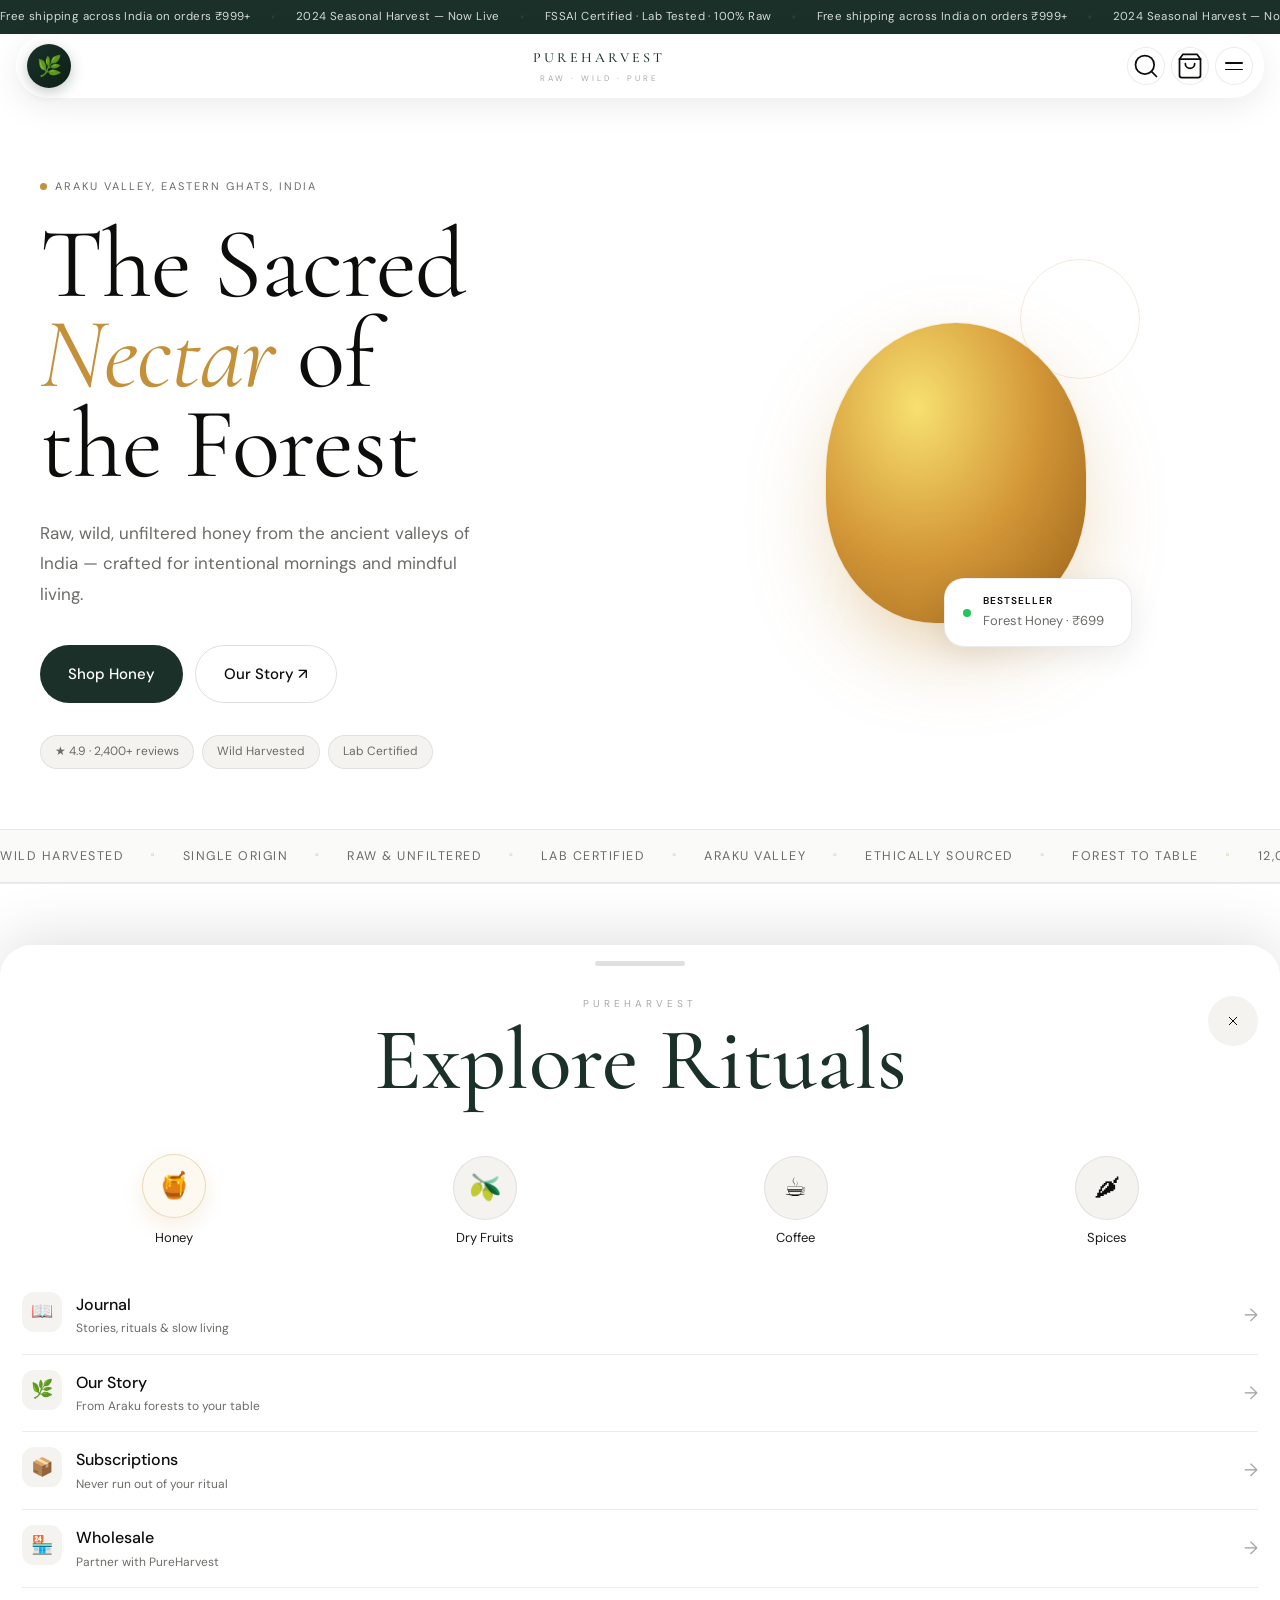
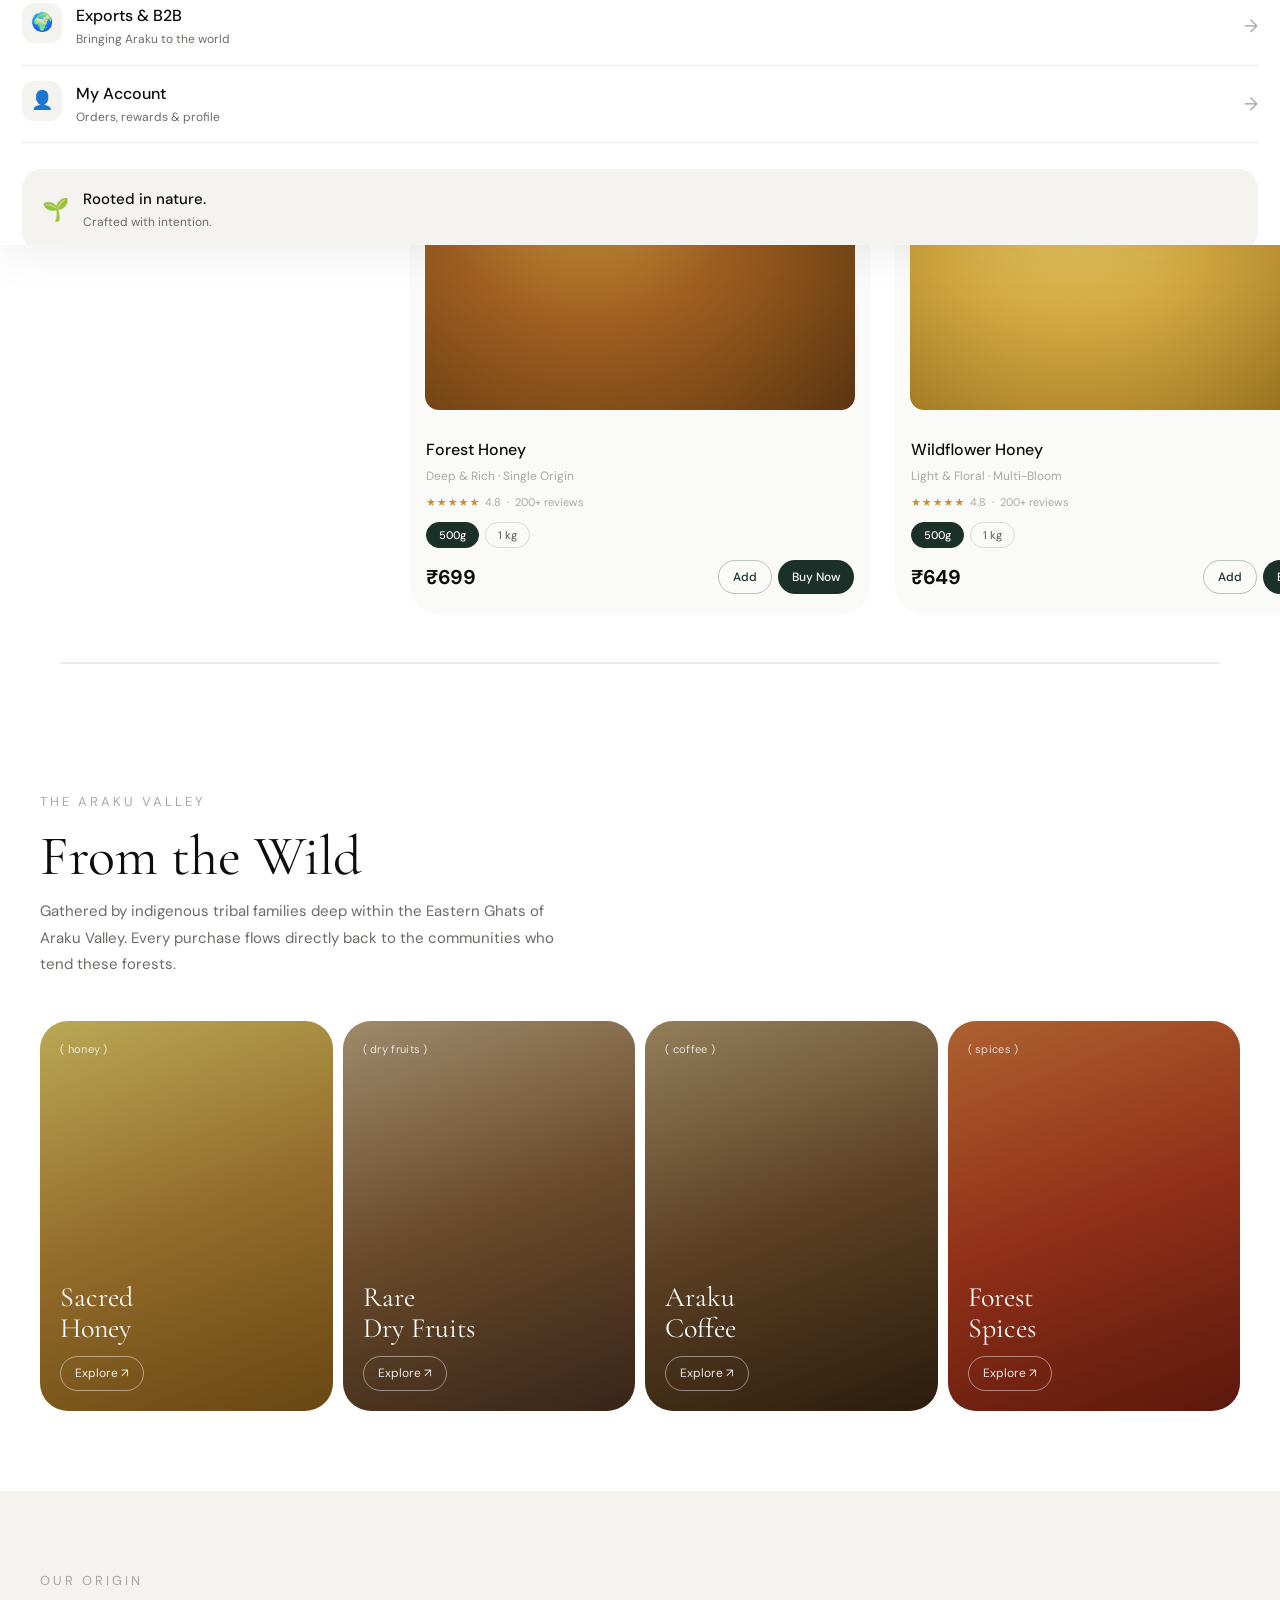
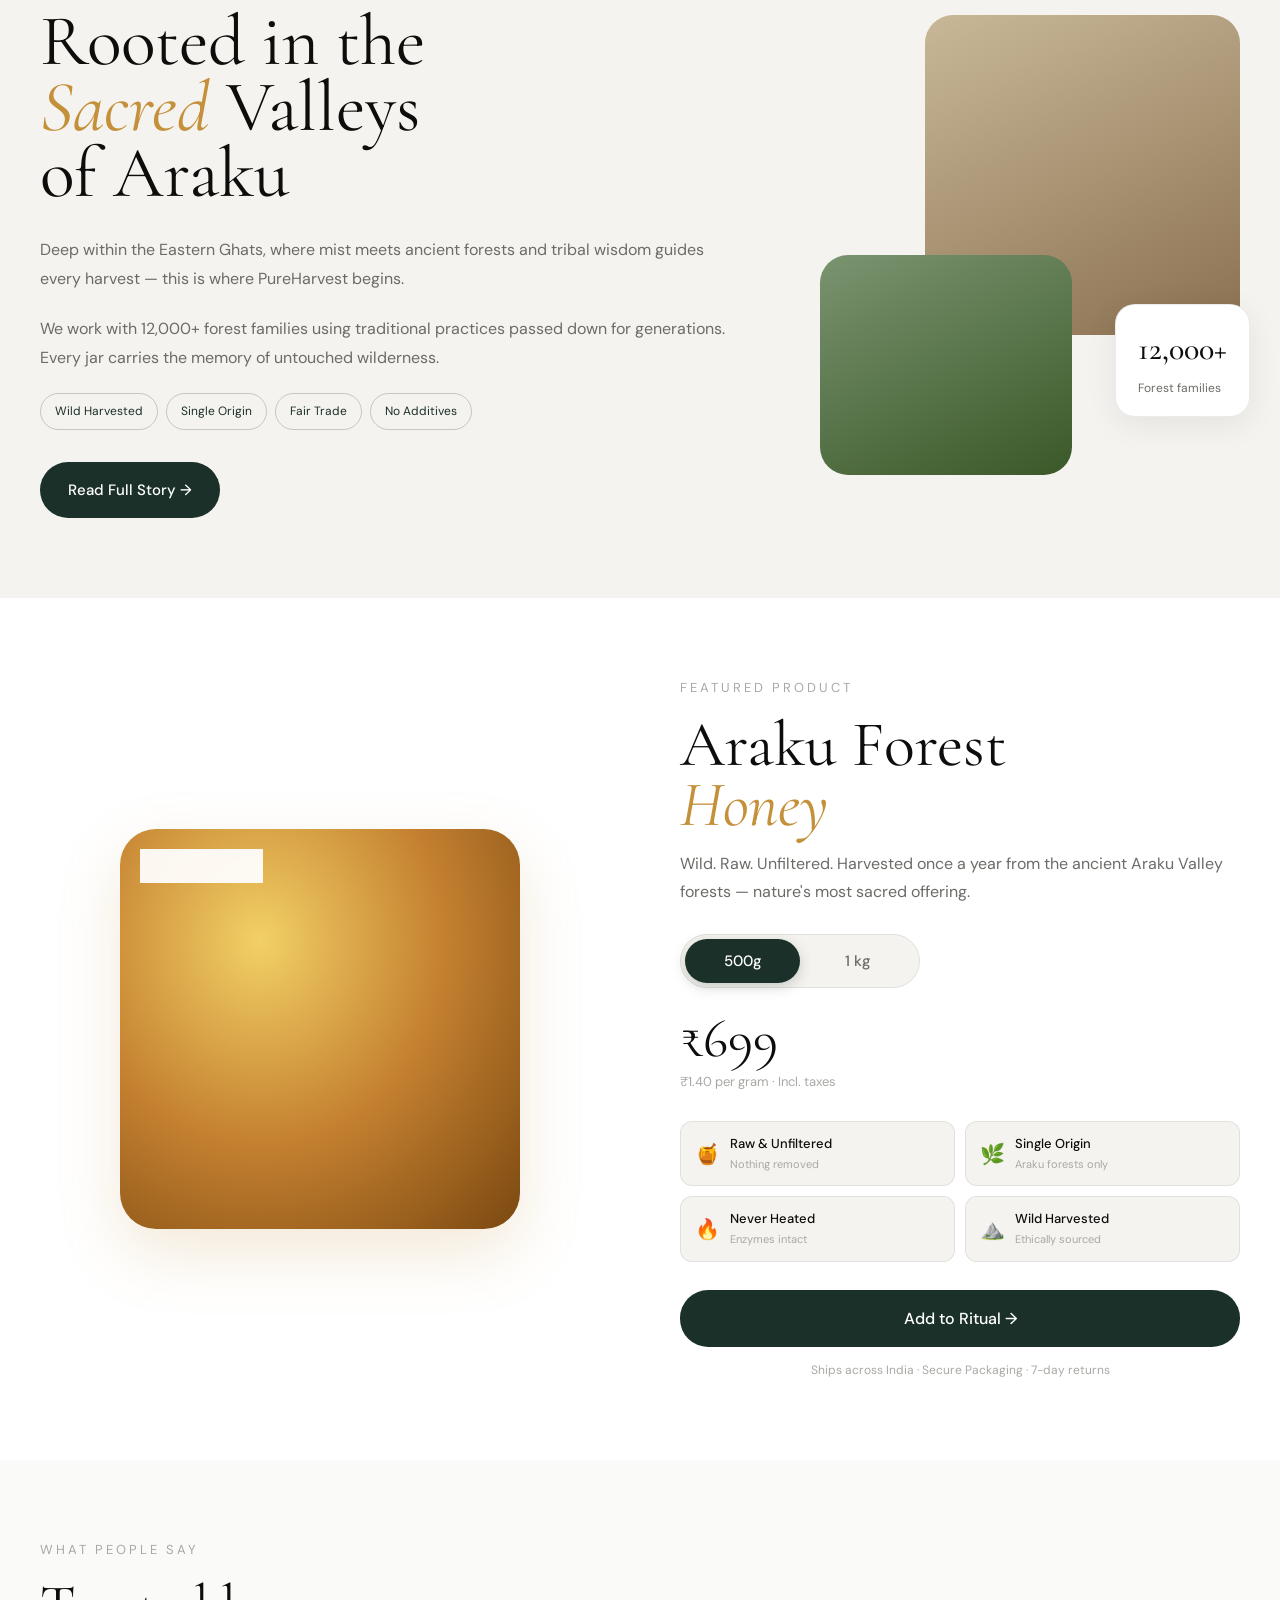
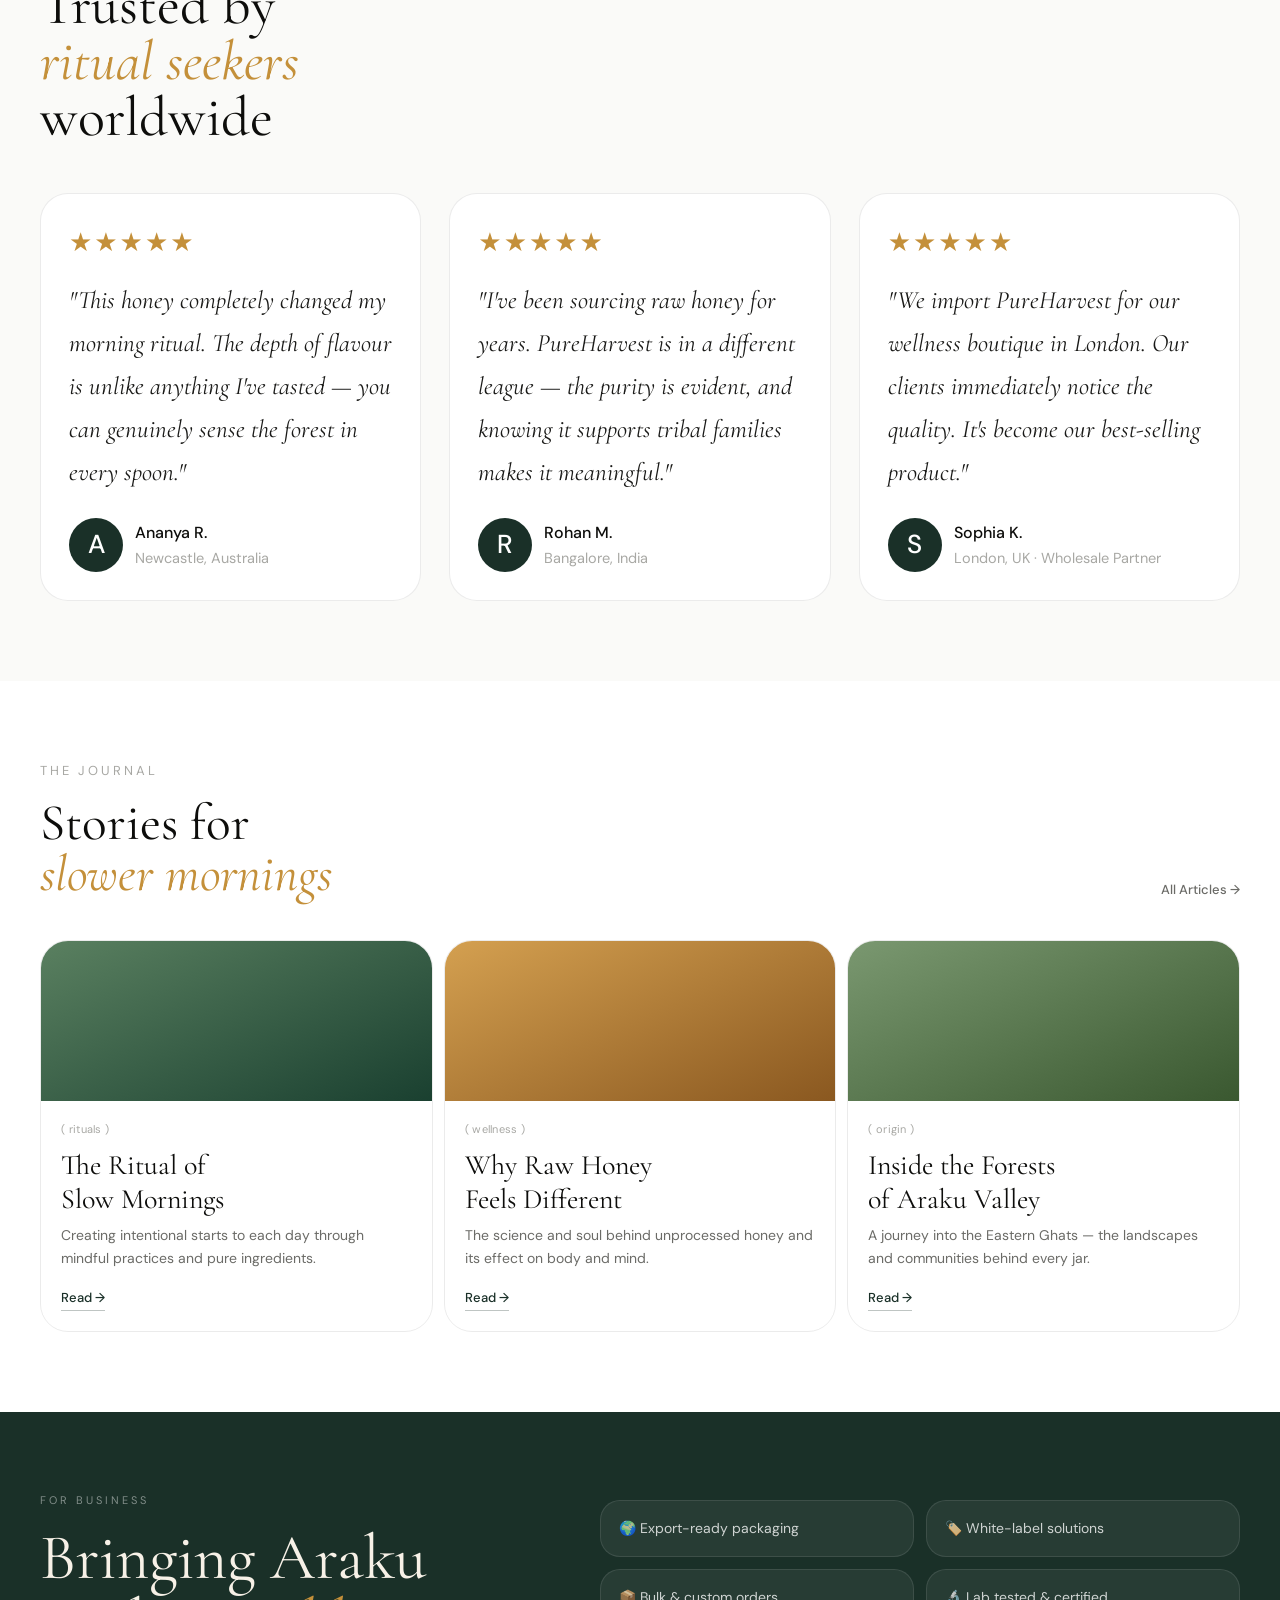
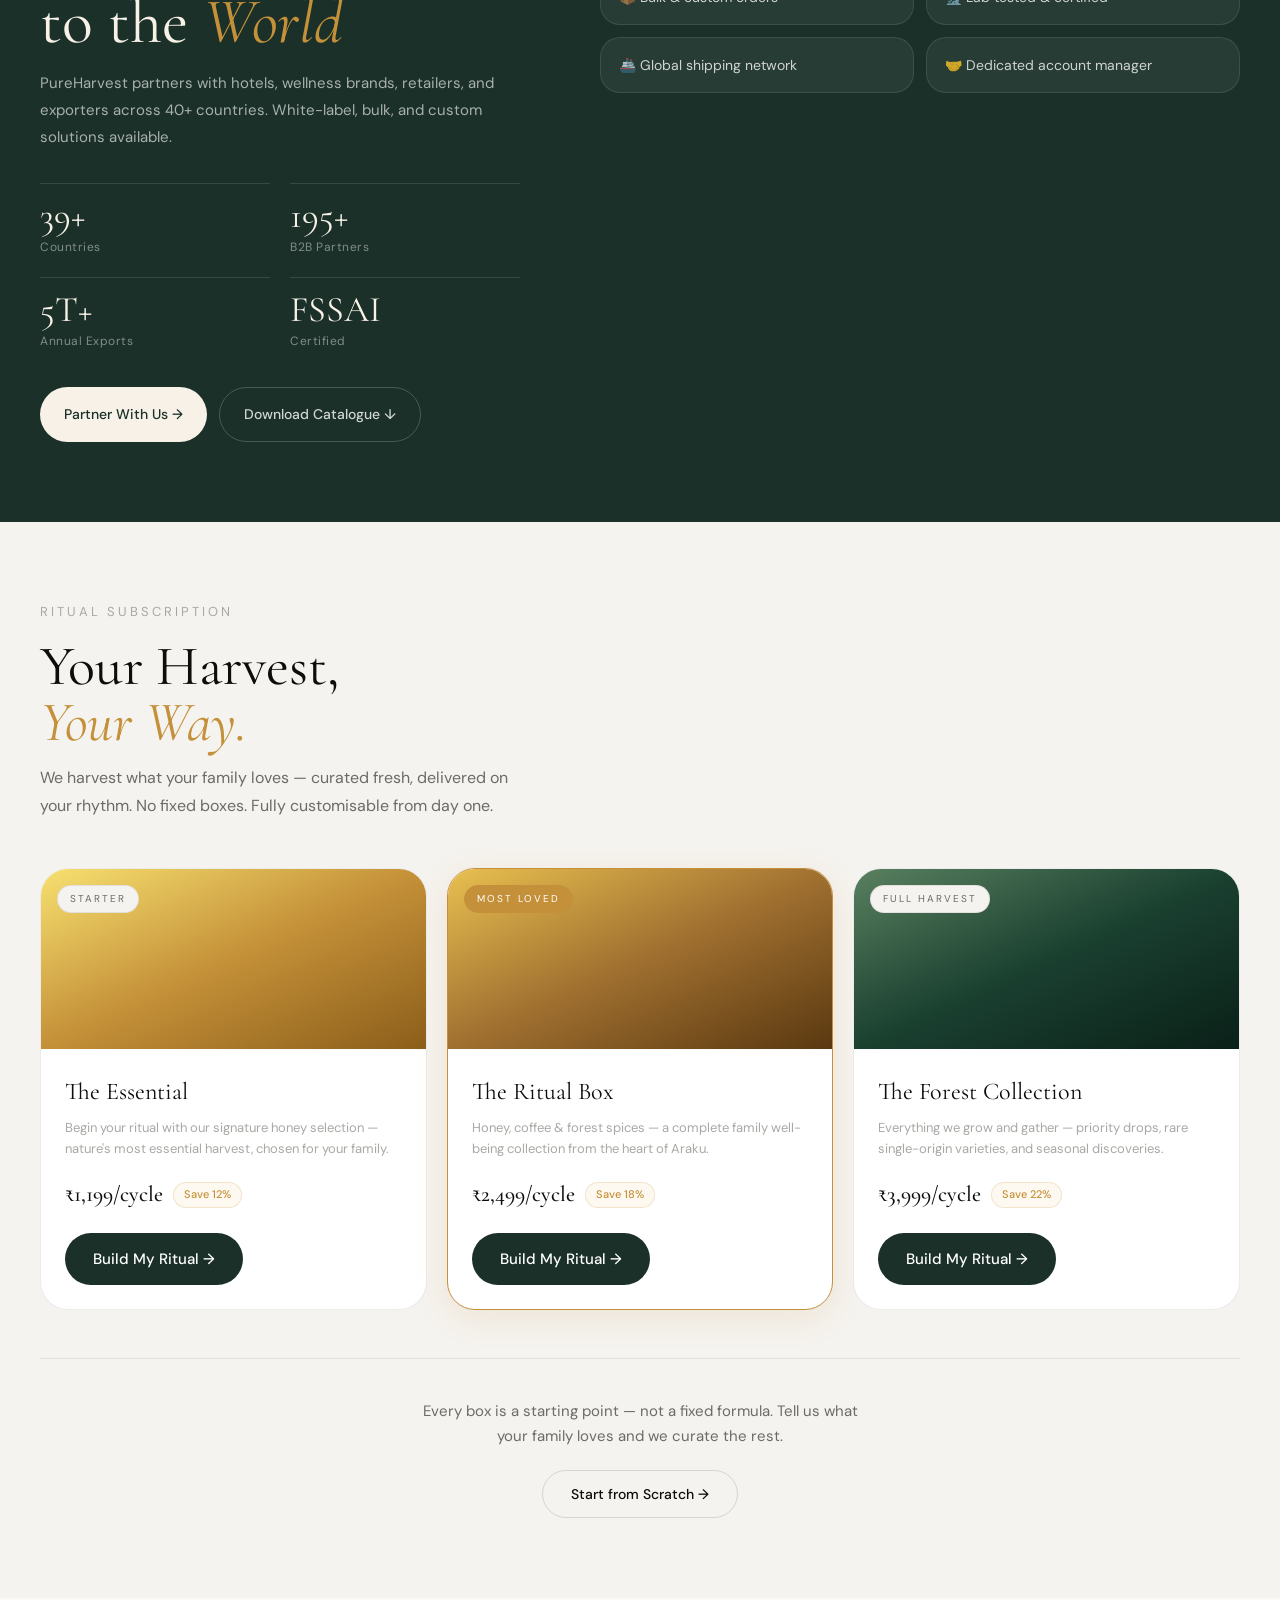
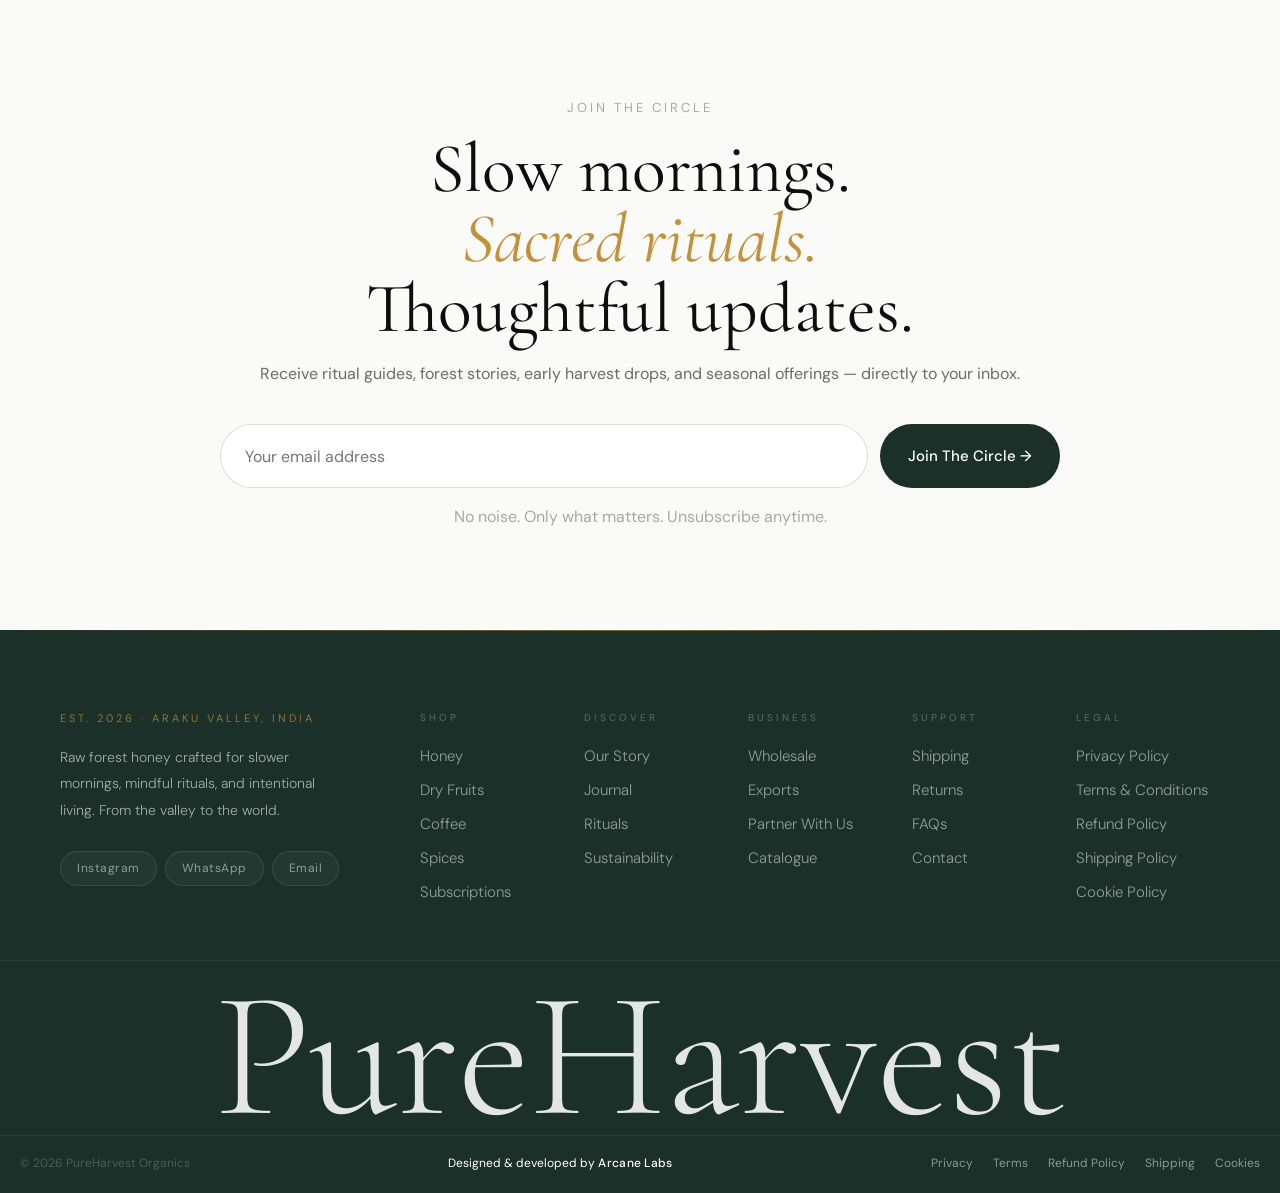
==== commit c89346d0: "Add full product page, shop page, and major site-wide improvements product-honey.html (new): - Full " ====
--- a/index.html
+++ b/index.html
@@ -446,7 +446,7 @@
         <p class="cat-label" id="harvestLabel">( honey )</p>
         <h2 class="section-h2">Our Harvest</h2>
       </div>
-      <a href="#" class="view-all-link" id="viewAllLink">View All ↗</a>
+      <a href="shop.html" class="view-all-link" id="viewAllLink">View All ↗</a>
     </div>
 
     <div class="cat-filter">
@@ -455,8 +455,10 @@
       <button class="cf-tab" data-cat="coffee">Coffee</button>
       <button class="cf-tab" data-cat="spices">Forest Spices</button>
     </div>
-
-    <div class="product-grid">
+  </div>
+
+  <!-- Carousel sits outside section-wrap so it's full-bleed -->
+  <div class="product-grid" id="productCarousel">
 
       <!-- HONEY -->
       <div class="p-card" data-reveal="up" data-delay="0" data-category="honey" data-price-500="699" data-price-1kg="1299">
@@ -709,6 +711,14 @@
         </div>
       </div>
 
+  </div>
+
+  <!-- Progress line — JS updates width to reflect scroll position -->
+  <div class="section-wrap">
+    <div class="carousel-progress-wrap">
+      <div class="carousel-progress">
+        <div class="carousel-fill" id="carouselFill"></div>
+      </div>
     </div>
   </div>
 </section>
@@ -734,7 +744,7 @@
           <span class="cat-tag">( honey )</span>
           <div class="cat-bottom">
             <h3>Sacred<br>Honey</h3>
-            <a href="#honey" class="cat-link">Explore ↗</a>
+            <a href="shop.html" class="cat-link">Explore ↗</a>
           </div>
         </div>
       </div>
@@ -745,7 +755,7 @@
           <span class="cat-tag">( dry fruits )</span>
           <div class="cat-bottom">
             <h3>Rare<br>Dry Fruits</h3>
-            <a href="#" class="cat-link">Explore ↗</a>
+            <a href="shop.html" class="cat-link">Explore ↗</a>
           </div>
         </div>
       </div>
@@ -756,7 +766,7 @@
           <span class="cat-tag">( coffee )</span>
           <div class="cat-bottom">
             <h3>Araku<br>Coffee</h3>
-            <a href="#" class="cat-link">Explore ↗</a>
+            <a href="shop.html" class="cat-link">Explore ↗</a>
           </div>
         </div>
       </div>
@@ -767,7 +777,7 @@
           <span class="cat-tag">( spices )</span>
           <div class="cat-bottom">
             <h3>Forest<br>Spices</h3>
-            <a href="#" class="cat-link">Explore ↗</a>
+            <a href="shop.html" class="cat-link">Explore ↗</a>
           </div>
         </div>
       </div>
@@ -1141,7 +1151,7 @@
     <div class="footer-top">
 
       <div class="footer-brand">
-        <span class="footer-origin">Est. 2018 · Araku Valley, India</span>
+        <span class="footer-origin">Est. 2026 · Araku Valley, India</span>
         <p class="footer-desc">Raw forest honey crafted for slower mornings, mindful rituals, and intentional living. From the valley to the world.</p>
         <div class="footer-socials">
           <a href="#">Instagram</a>
@@ -1153,10 +1163,10 @@
       <div class="footer-cols">
         <div class="footer-col">
           <h4>Shop</h4>
-          <a href="#">Honey</a>
-          <a href="#">Dry Fruits</a>
-          <a href="#">Coffee</a>
-          <a href="#">Spices</a>
+          <a href="shop.html">Honey</a>
+          <a href="shop.html">Dry Fruits</a>
+          <a href="shop.html">Coffee</a>
+          <a href="shop.html">Spices</a>
           <a href="#">Subscriptions</a>
         </div>
         <div class="footer-col">
--- a/style.css
+++ b/style.css
@@ -339,70 +339,6 @@
   position: relative;
 }
 
-/* GESTURE INDICATOR */
-
-.drawer-grip::after {
-
-  content: "";
-  position: absolute;
-  width: 26px;
-  height: 26px;
-  border-right: 2px solid rgba(0,0,0,0.18);
-  border-bottom: 2px solid rgba(0,0,0,0.18);
-  transform:
-  rotate(45deg);
-
-  left: 50%;
-  top: 18px;
-
-  margin-left: -13px;
-
-  animation:
-  dragTutorial 1.8s infinite;
-
-}
-
-/* ANIMATION */
-
-@keyframes dragTutorial {
-
-  0% {
-
-    opacity: 0;
-
-    transform:
-
-    translateY(-6px)
-
-    rotate(45deg);
-
-  }
-
-  40% {
-
-    opacity: 1;
-
-  }
-
-  100% {
-
-    opacity: 0;
-
-    transform:
-
-    translateY(12px)
-
-    rotate(45deg);
-
-  }
-
-}
-
-.hide-hint::after {
-
-  display: none;
-
-}
 .drawer-head {
   display: flex;
   position: relative;
@@ -664,11 +600,13 @@
 /* ==============================
    HONEY COLLECTION
 ============================== */
-.collection { padding: 80px 20px; background: var(--white); }
+/* Horizontal padding removed — carousel handles its own alignment */
+.collection { padding: 80px 0 48px; background: var(--white); }
 
 .collection-hdr {
   display: flex; justify-content: space-between; align-items: flex-end;
   margin-bottom: 40px;
+  padding: 0 20px;
 }
 .cat-label { font-size: 13px; color: var(--muted); letter-spacing: 0.5px; margin-bottom: 8px; }
 
@@ -676,6 +614,7 @@
 .cat-filter {
   display: flex; gap: 8px; flex-wrap: wrap;
   margin-bottom: 28px;
+  padding: 0 20px;
 }
 .cf-tab {
   padding: 9px 20px;
@@ -692,47 +631,103 @@
   border-color: var(--forest);
 }
 
-/* PRODUCT GRID */
+/* ── PRODUCT CAROUSEL ──────────────────────────────────────────
+   Horizontal scroll track — drag or swipe to move.
+   Full-bleed (outside section-wrap) so cards peek at the edge.
+   Left padding calculated to align first card with page content.
+─────────────────────────────────────────────────────────────── */
 .product-grid {
-  display: grid;
-  grid-template-columns: 1fr;
-  gap: 16px;
-}
-@media (min-width: 768px) {
-  .product-grid { grid-template-columns: repeat(4, 1fr); gap: 20px; }
-}
-
-/* PRODUCT CARD — The Act style */
+  display: flex;
+  gap: 25px;
+  overflow-x: auto;
+  scroll-snap-type: x mandatory;
+  -webkit-overflow-scrolling: touch;
+  scrollbar-width: none;
+  /* Symmetric padding so first card centers in the viewport */
+  padding-top: 8px;
+  padding-bottom: 28px;
+  padding-left: 10vw;
+  padding-right: 10vw;
+  cursor: grab;
+}
+.product-grid::-webkit-scrollbar { display: none; }
+.product-grid.dragging { cursor: grabbing; scroll-snap-type: none; }
+
+/* ── PRODUCT CARD — Carousel card, 3 visible + 4th peeking on desktop ─── */
 .p-card {
-  background: var(--white);
-  border: 1px solid var(--border);
+  flex: 0 0 80vw;
+  scroll-snap-align: center;
+  background: var(--off-white);
+  border: none;
   border-radius: var(--r-lg);
   overflow: hidden;
-  transition: border-color var(--ease), transform var(--ease), box-shadow var(--ease);
+  position: relative; /* anchors the badge overlay */
+  transition: transform 0.25s ease, box-shadow 0.25s ease;
+}
+@media (min-width: 768px) {
+  /* 460px wide, centered-snap — premium spotlight feel on desktop */
+  .p-card { flex: 0 0 460px; }
+  .product-grid {
+    padding-left: max(48px, calc((100vw - 460px) / 2));
+    padding-right: max(48px, calc((100vw - 460px) / 2));
+  }
 }
 .p-card:hover {
-  border-color: transparent;
-  transform: translateY(-6px);
-  box-shadow: 0 24px 64px rgba(0,0,0,0.13), 0 4px 16px rgba(0,0,0,0.06);
-}
+  transform: translateY(-4px);
+  box-shadow: 0 20px 52px rgba(0,0,0,0.13), 0 4px 16px rgba(0,0,0,0.06);
+}
+
+/* Badge + arrow as header row above image (not overlaid) */
 .p-card-top {
+  position: static;
+  padding: 14px 16px 10px;
   display: flex; justify-content: space-between; align-items: center;
-  padding: 14px 14px 0;
-}
-.p-cat { font-size: 11px; color: var(--muted); letter-spacing: 0.3px; }
+  pointer-events: none;
+}
+.p-cat {
+  font-size: 10px;
+  color: var(--forest);
+  letter-spacing: 0.5px;
+  font-weight: 500;
+  font-family: var(--sans);
+}
 .p-arrow {
+  pointer-events: all;
   width: 28px; height: 28px; border-radius: 50%;
-  background: var(--warm); font-size: 12px;
+  background: rgba(26,48,40,0.08);
+  font-size: 11px; color: var(--forest);
   display: flex; align-items: center; justify-content: center;
-  transition: background var(--ease), color var(--ease), transform var(--ease);
-}
-.p-arrow:hover { background: var(--dark); color: white; transform: scale(1.08); }
-
-.p-img-wrap { padding: 14px 14px 10px; }
+  transition: background var(--ease), transform var(--ease);
+}
+.p-arrow:hover { background: rgba(26,48,40,0.16); transform: scale(1.08); }
+
+/* Image — inset with own border-radius, portrait aspect ratio */
+.p-img-wrap { padding: 15px; }
 .p-img {
-  width: 100%; aspect-ratio: 1;
-  border-radius: var(--r-md);
+  width: 100%;
+  height: auto;
+  aspect-ratio: 6 / 6; /* to control card height */
+  border-radius: 14px;
   display: flex; align-items: center; justify-content: center;
+}
+
+/* ── Carousel progress bar ─────────────────────────────────────
+   Thin line below the carousel — filled segment shows how far
+   the user has scrolled. Updated by JS on scroll + filter change.
+─────────────────────────────────────────────────────────────── */
+.carousel-progress-wrap { padding: 20px 20px 0; }
+.carousel-progress {
+  height: 2px;
+  background: rgba(0,0,0,0.08);
+  border-radius: 2px;
+  overflow: hidden;
+}
+.carousel-fill {
+  height: 100%;
+  width: 25%; /* JS will override this */
+  background: var(--forest);
+  border-radius: 2px;
+  transition: width 0.12s ease;
 }
 /* Honey variant colour fields */
 .p-forest    { background: radial-gradient(ellipse at 38% 28%, #e8c050, #a06020, #5c3410); }
@@ -740,9 +735,14 @@
 .p-acacia    { background: radial-gradient(ellipse at 38% 28%, #fef3c0, #f5d870, #c4903a); }
 .p-multiflora{ background: radial-gradient(ellipse at 38% 28%, #f0c038, #c4883a, #7a4e18); }
 
-.p-info { padding: 0 16px 20px; }
+.p-info { padding: 12px 16px 20px; }
 .p-name { font-size: 16px; font-weight: 500; color: var(--dark); margin-bottom: 4px; }
-.p-sub  { font-size: 12px; color: var(--muted); margin-bottom: 10px; }
+.p-sub  { font-size: 12px; color: var(--muted); margin-bottom: 8px; }
+
+/* Trust rating row */
+.p-rating { display: flex; align-items: center; gap: 5px; margin-bottom: 10px; }
+.p-stars  { color: var(--honey); font-size: 11px; letter-spacing: 1px; }
+.p-rcount { font-size: 11px; color: var(--muted); font-family: var(--sans); }
 
 /* Size selector on product cards */
 .p-sizes { display: flex; gap: 6px; margin-bottom: 12px; }
@@ -759,7 +759,7 @@
 }
 
 .p-bottom { display: flex; justify-content: space-between; align-items: center; gap: 8px; }
-.p-price { font-family: var(--serif); font-size: 20px; font-weight: 500; color: var(--dark); flex-shrink: 0; transition: opacity 0.2s ease, transform 0.2s ease; }
+.p-price { font-family: var(--sans); font-size: 20px; font-weight: 700; letter-spacing: -0.3px; color: var(--dark); flex-shrink: 0; transition: opacity 0.2s ease, transform 0.2s ease; }
 .p-actions { display: flex; gap: 6px; }
 .p-add {
   font-size: 12px; color: var(--forest); font-weight: 500;
@@ -1109,7 +1109,7 @@
 .eyebrow {font-size: 13px; }
 .nl-h2 {
   font-family: var(--serif);
-  font-size: clamp(86px, 6.5vw, 87px);
+  font-size: clamp(56px, 6.5vw, 70px);
   line-height: 1; color: var(--dark); font-weight: 400; margin-bottom: 16px;
 }
 .nl-h2 em { font-style: italic; color: var(--honey); }
@@ -1759,51 +1759,19 @@
 }
 
 
-/* SMALL DOWN ARROW HINT */
-
-.drawer-grip::after {
-
-  content: "⌄";
-
-  position: absolute;
-
-  left: 50%;
-  top: 10px;
-
-  transform: translateX(-50%);
-
-  font-size: 18px;
-
-  color: rgba(0,0,0,0.25);
-
-  animation: dragHint 2s infinite;
-
-}
-
-
-/* FLOATING ANIMATION */
-
-@keyframes dragHint {
-
-  0% {
-    transform:
-    translateX(-50%)
-    translateY(0px);
-    opacity: 0.3;
-  }
-
-  50% {
-    transform:
-    translateX(-50%)
-    translateY(6px);
-    opacity: 1;
-  }
-
-  100% {
-    transform:
-    translateX(-50%)
-    translateY(0px);
-    opacity: 0.3;
-  }
-
-}+/* ==============================
+   COPY PROTECTION
+   Prevents text selection sitewide.
+   Inputs/textareas remain selectable.
+============================== */
+*, *::before, *::after {
+  -webkit-user-select: none;
+  -moz-user-select: none;
+  user-select: none;
+}
+input, textarea, [contenteditable] {
+  -webkit-user-select: text;
+  -moz-user-select: text;
+  user-select: text;
+}
+
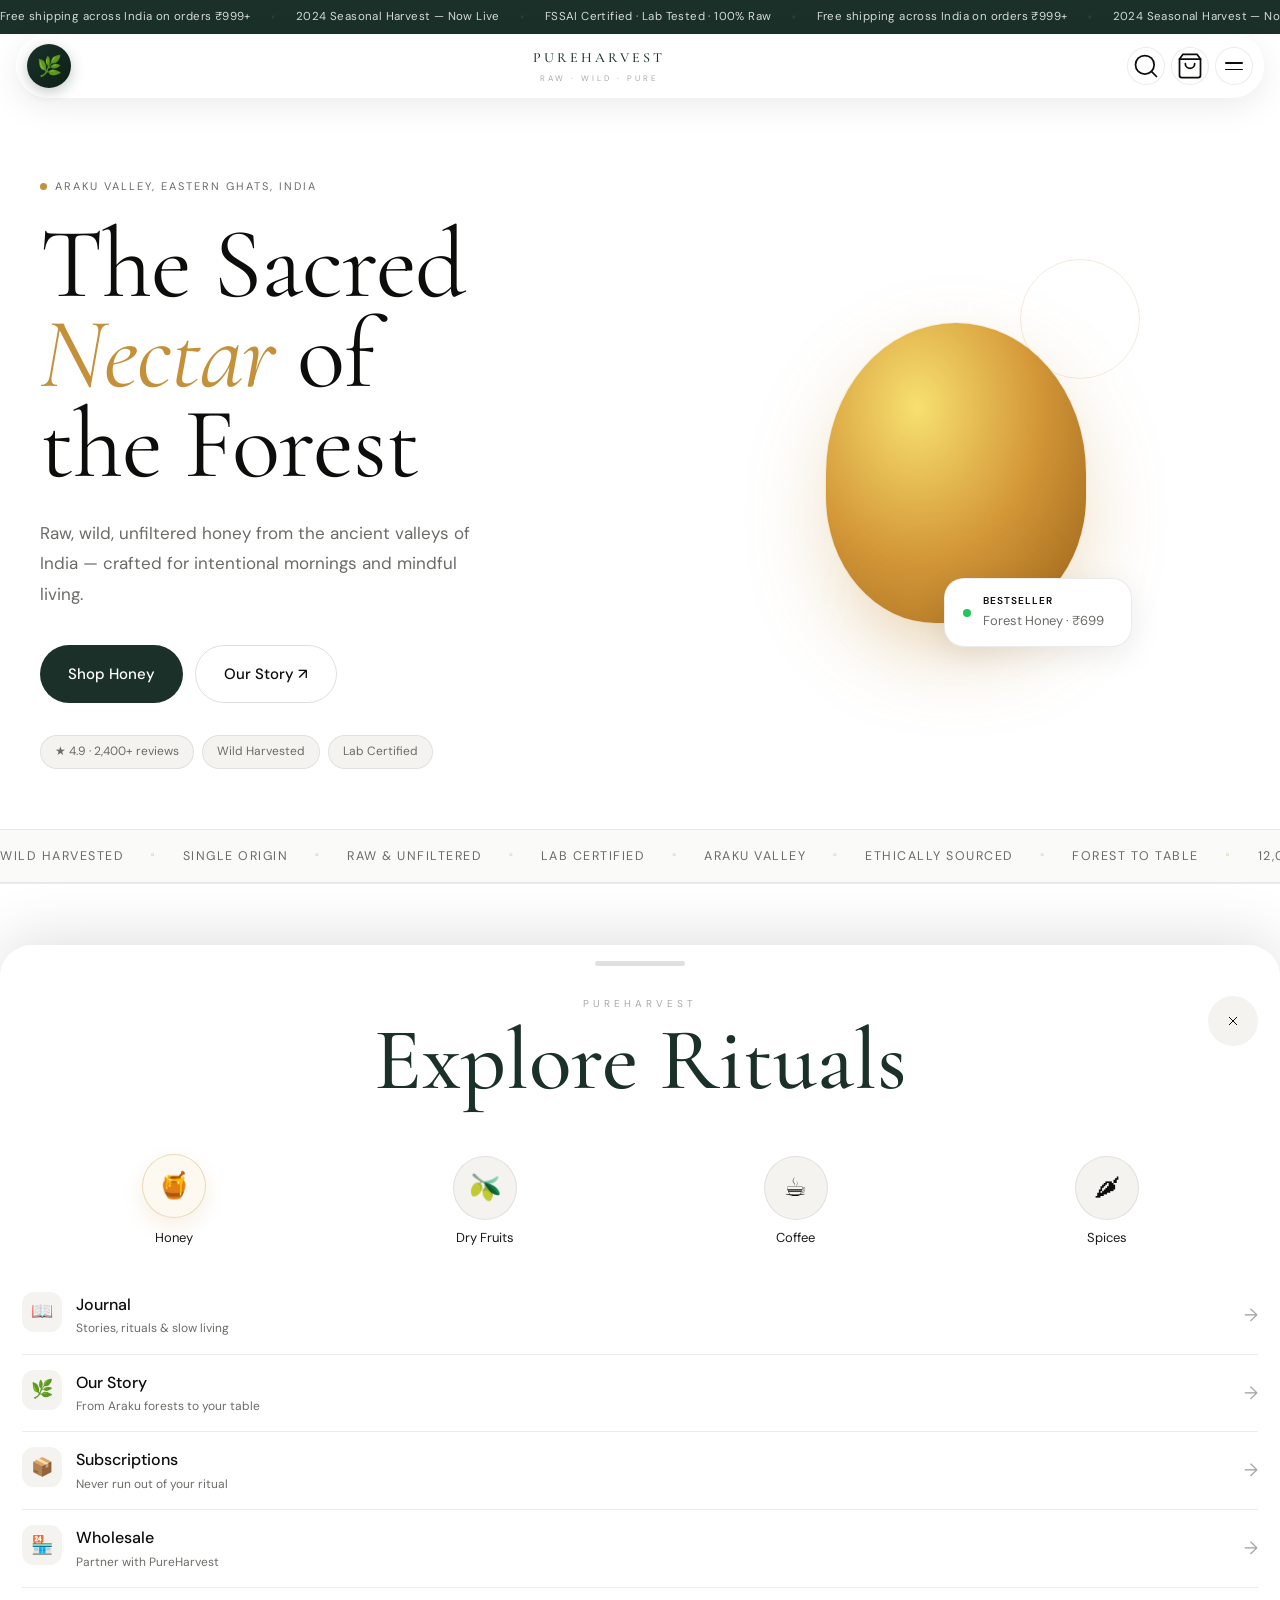
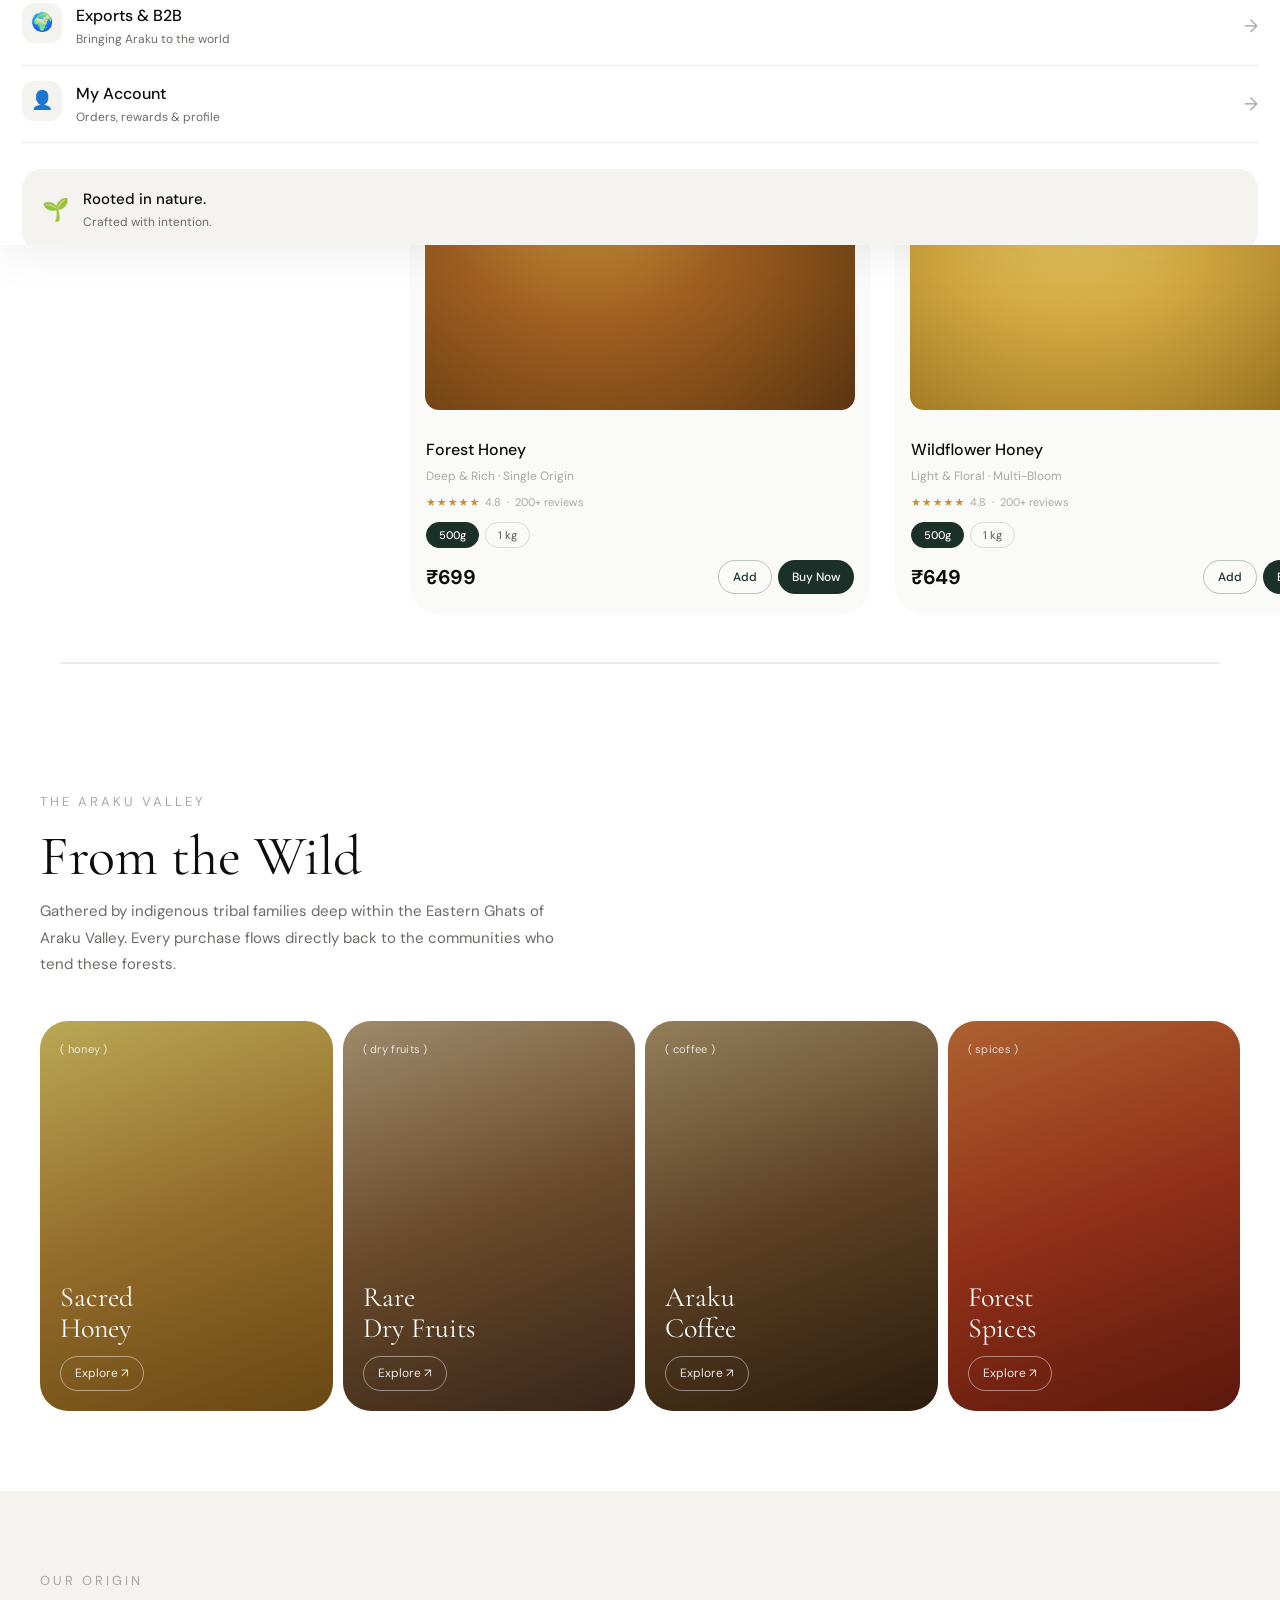
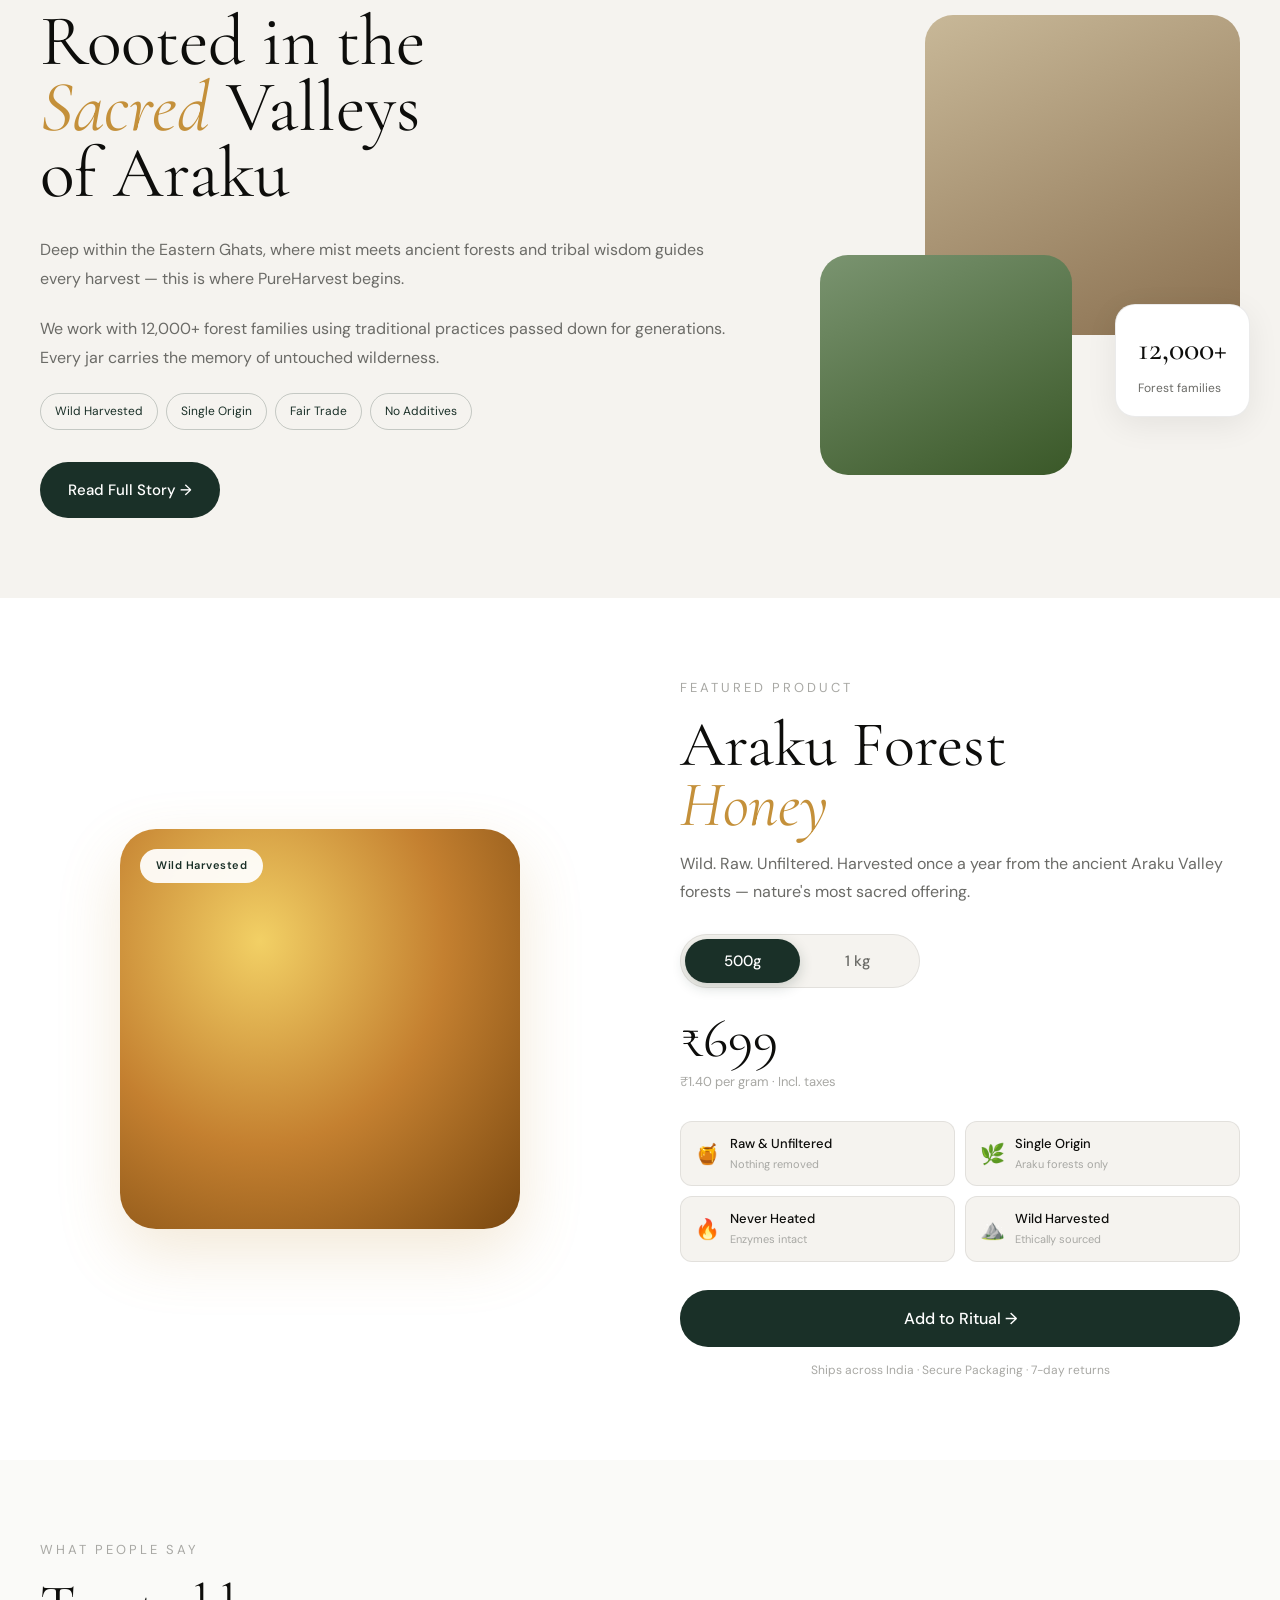
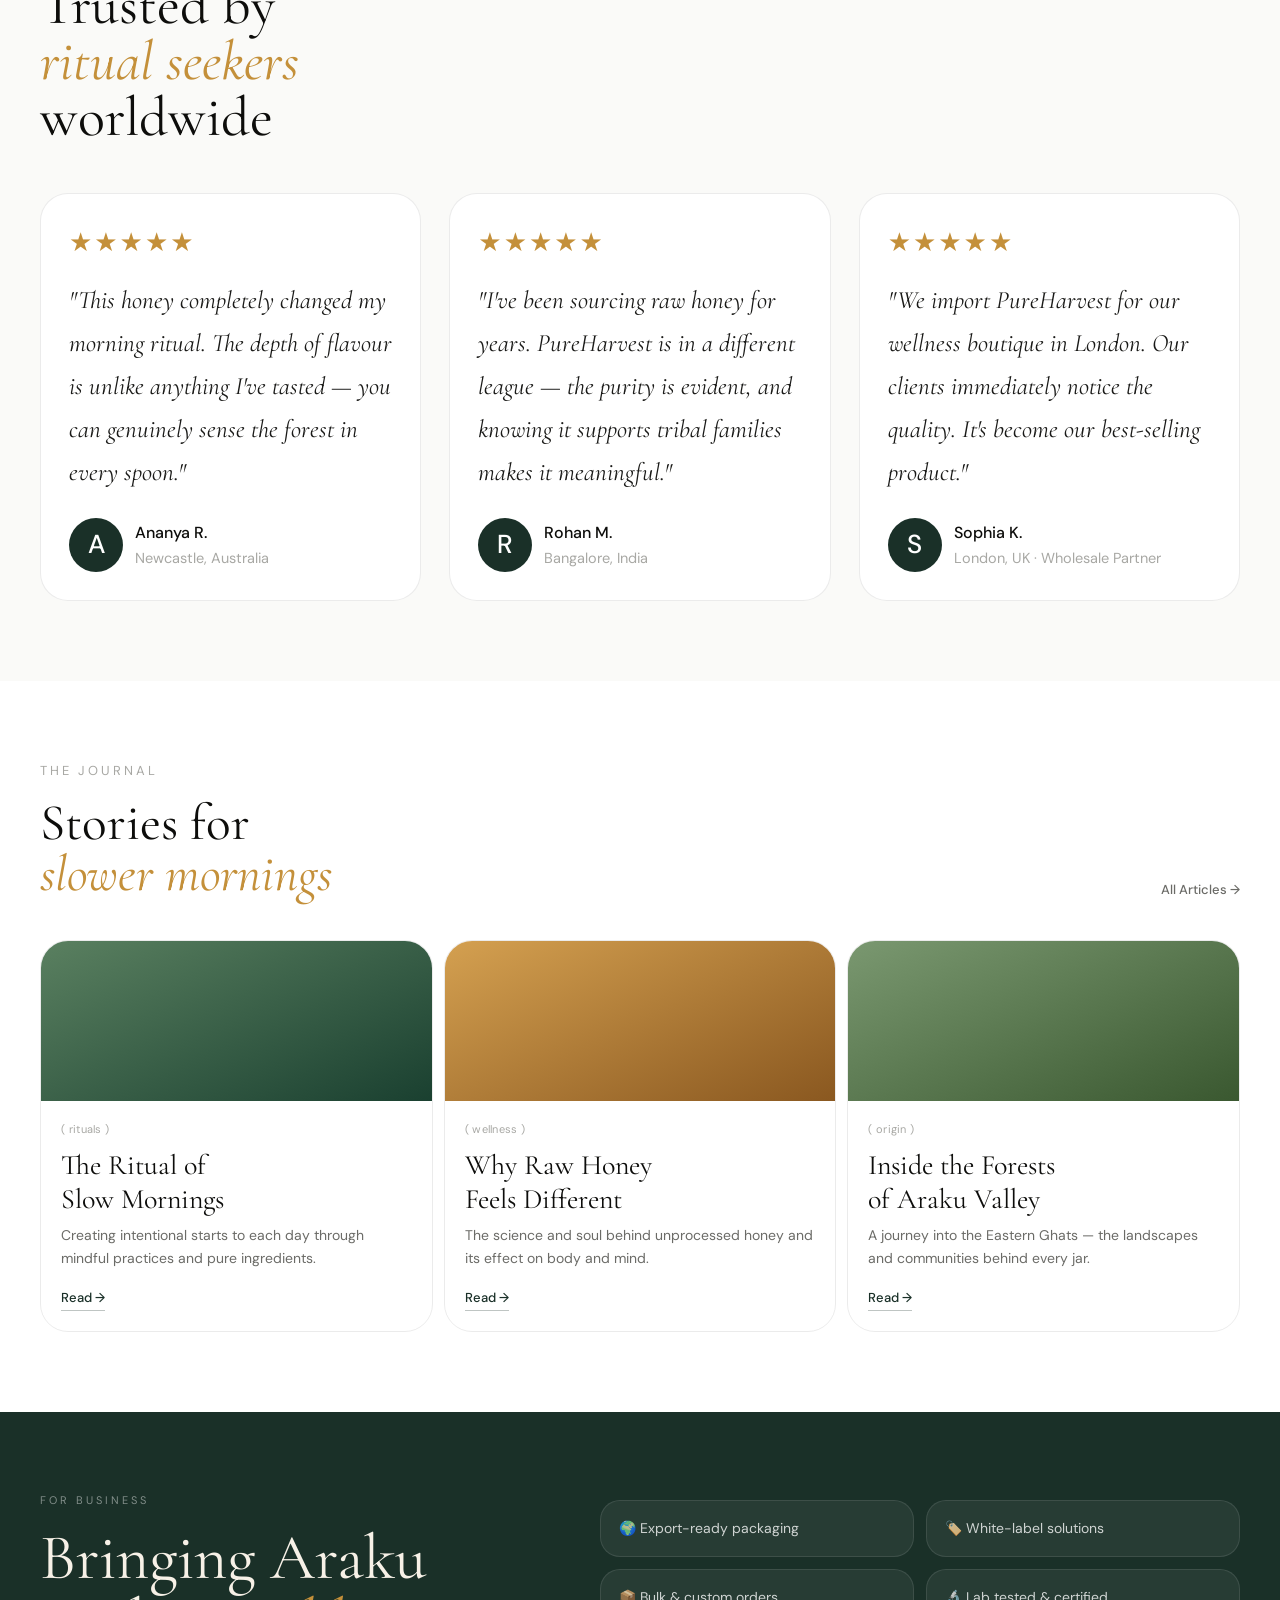
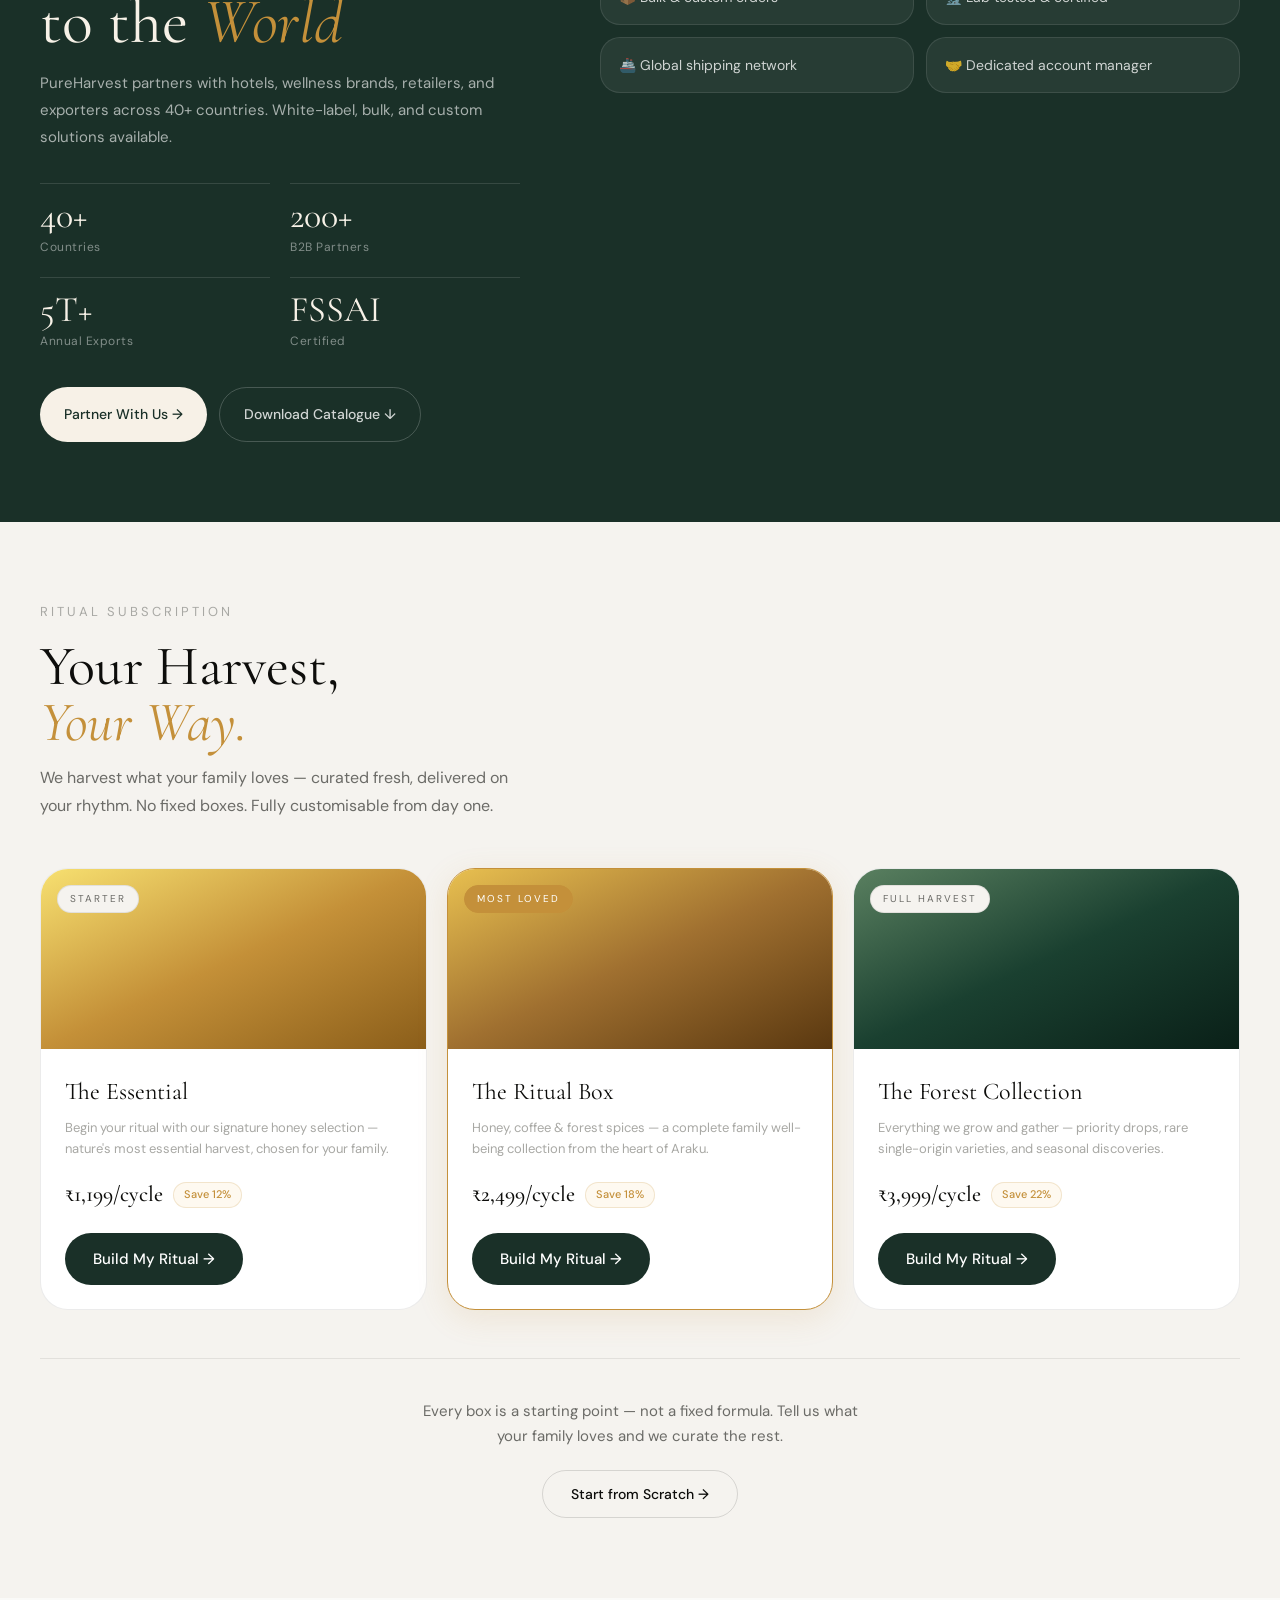
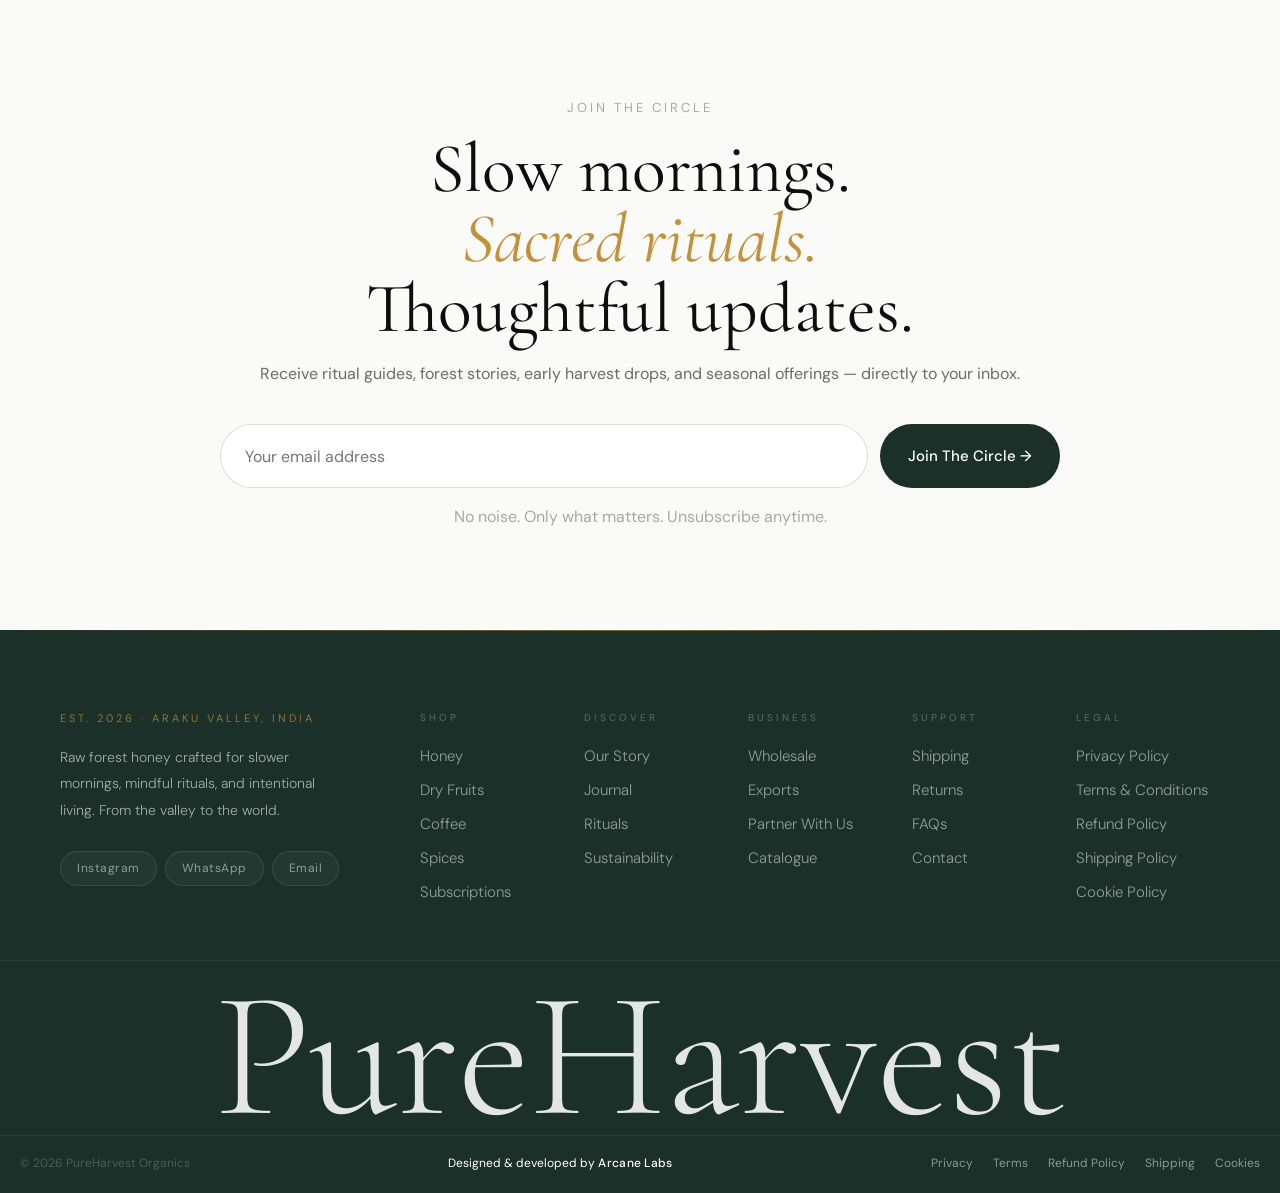
==== commit b3a94ee7: "Link ritual drawer orbs to product-honey.html across all pages All 9 HTML pages: converted drawer or" ====
--- a/index.html
+++ b/index.html
@@ -228,22 +228,22 @@
   </div>
 
   <div class="drawer-orbs">
-    <div class="orb orb-active">
+    <a href="product-honey.html" class="orb orb-active">
       <div class="orb-ring">🍯</div>
       <span>Honey</span>
-    </div>
-    <div class="orb">
+    </a>
+    <a href="product-honey.html" class="orb">
       <div class="orb-ring">🫒</div>
       <span>Dry Fruits</span>
-    </div>
-    <div class="orb">
+    </a>
+    <a href="product-honey.html" class="orb">
       <div class="orb-ring">☕</div>
       <span>Coffee</span>
-    </div>
-    <div class="orb">
+    </a>
+    <a href="product-honey.html" class="orb">
       <div class="orb-ring">🌶</div>
       <span>Spices</span>
-    </div>
+    </a>
   </div>
 
   <nav class="drawer-nav">
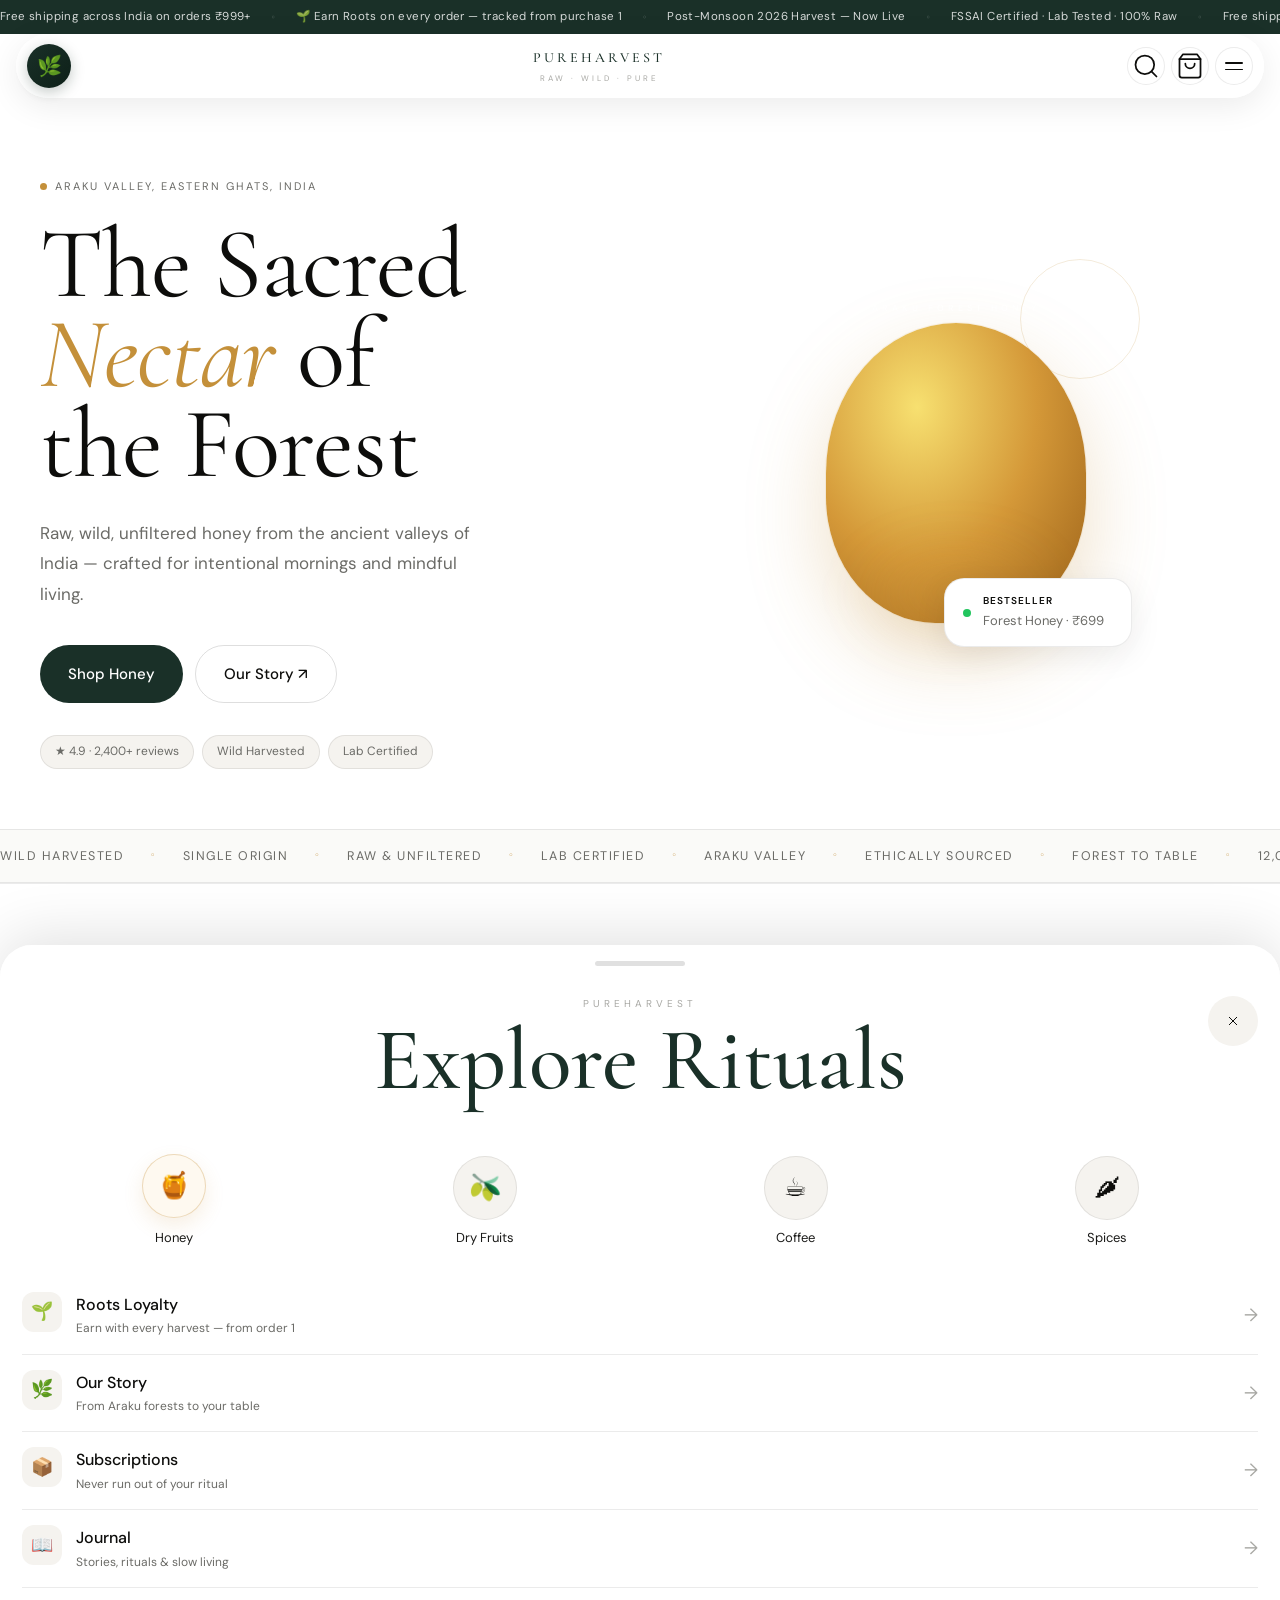
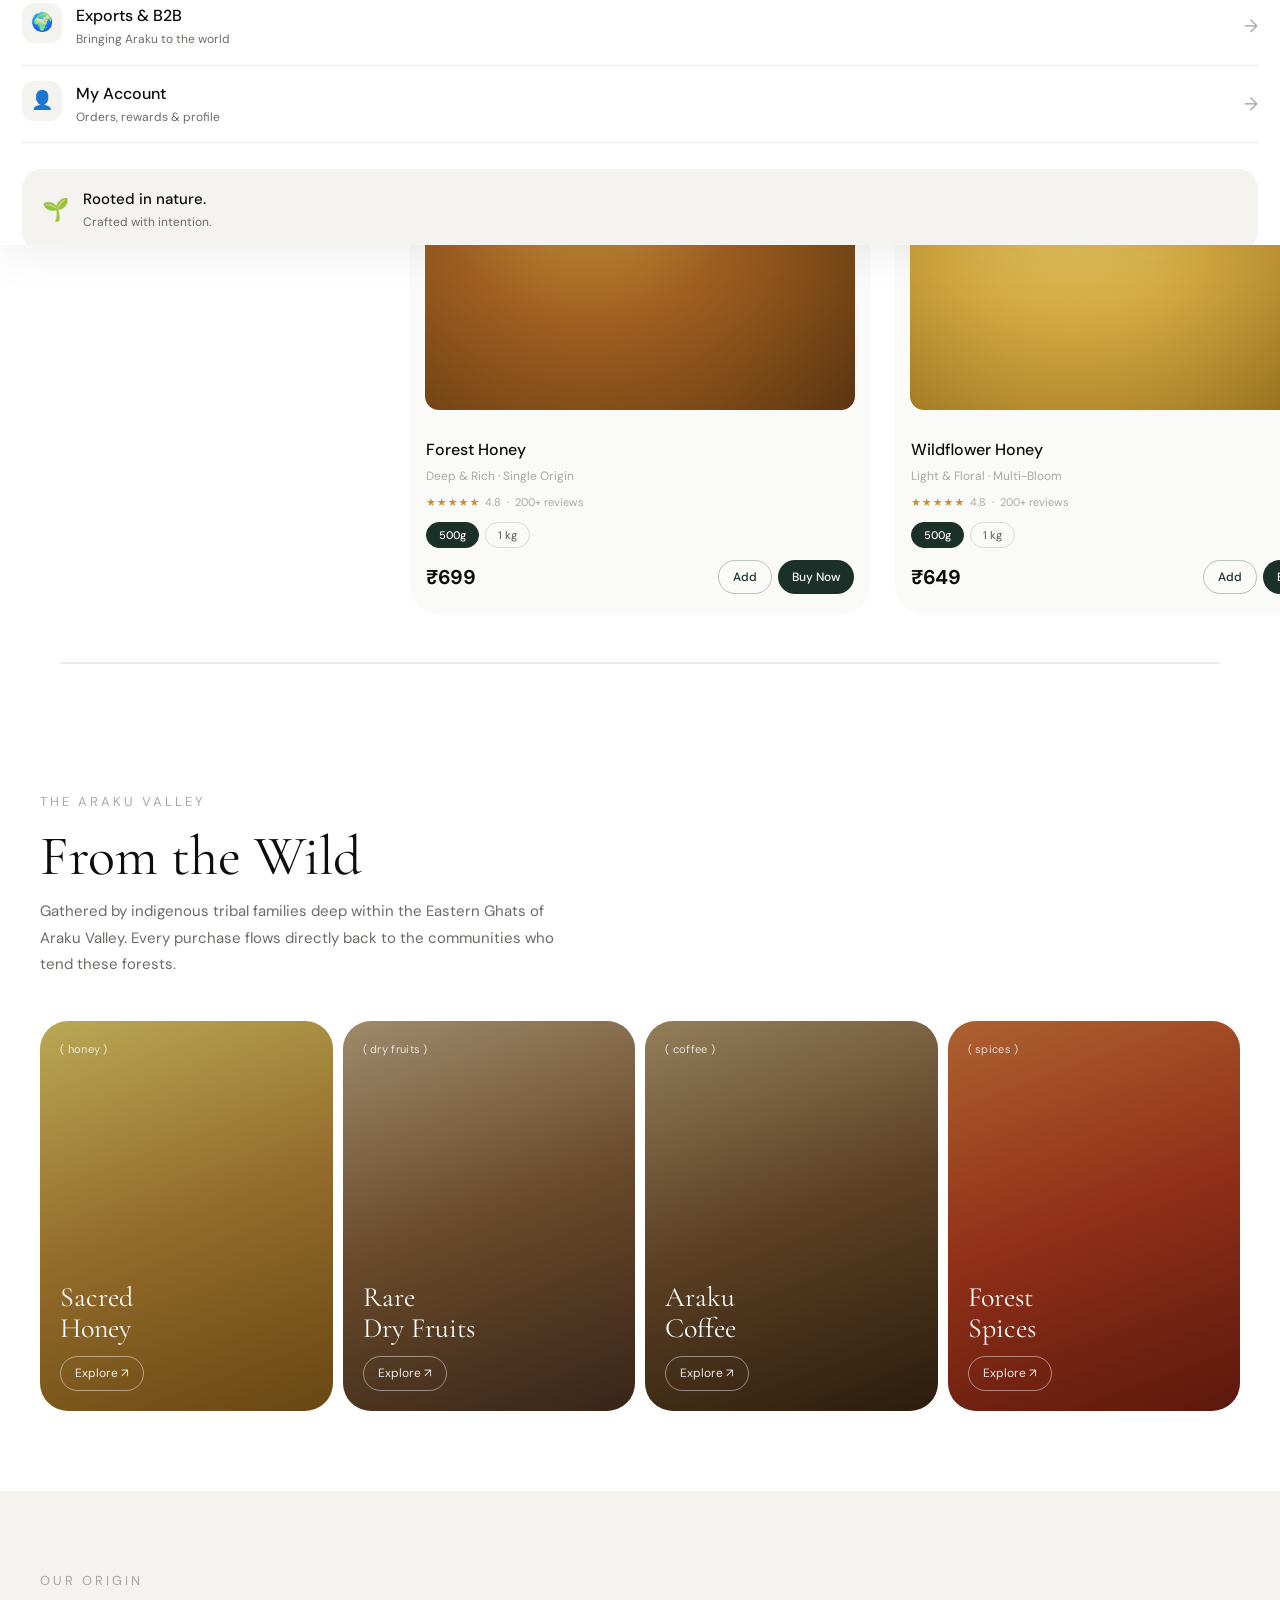
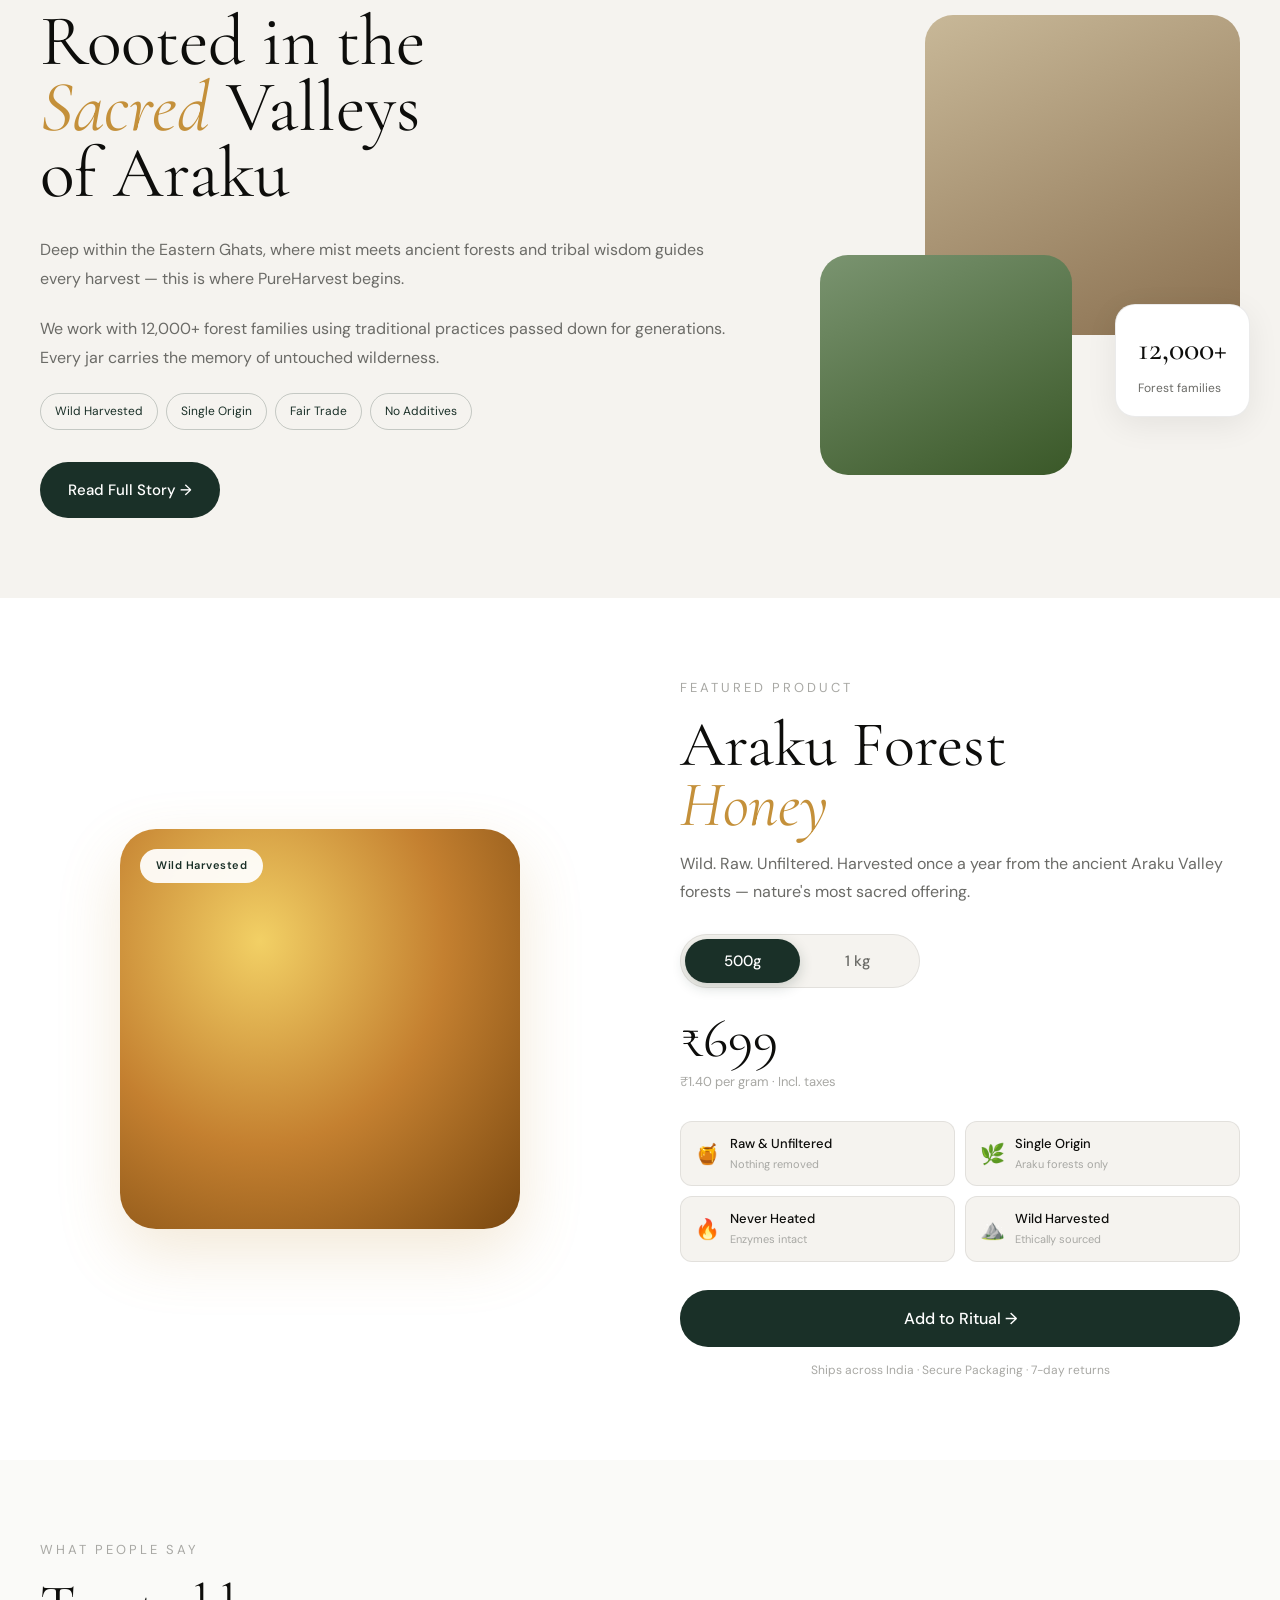
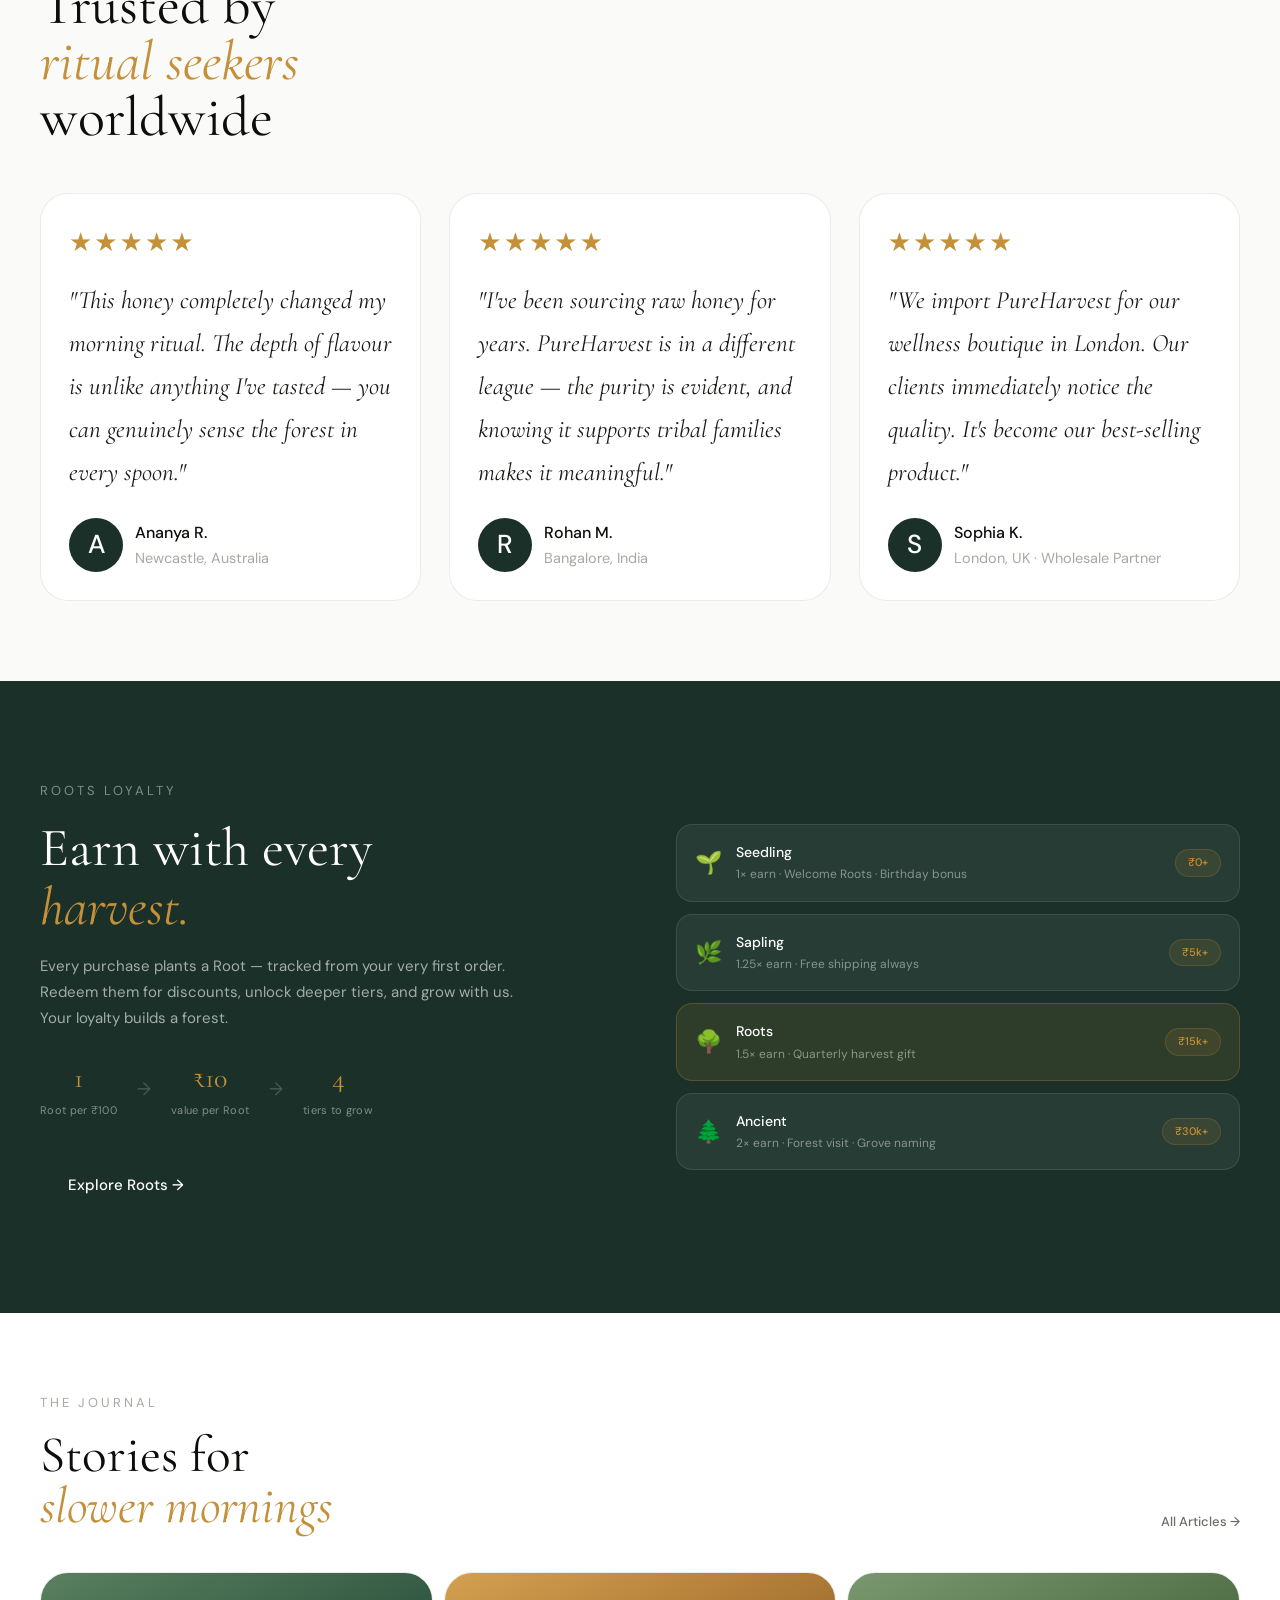
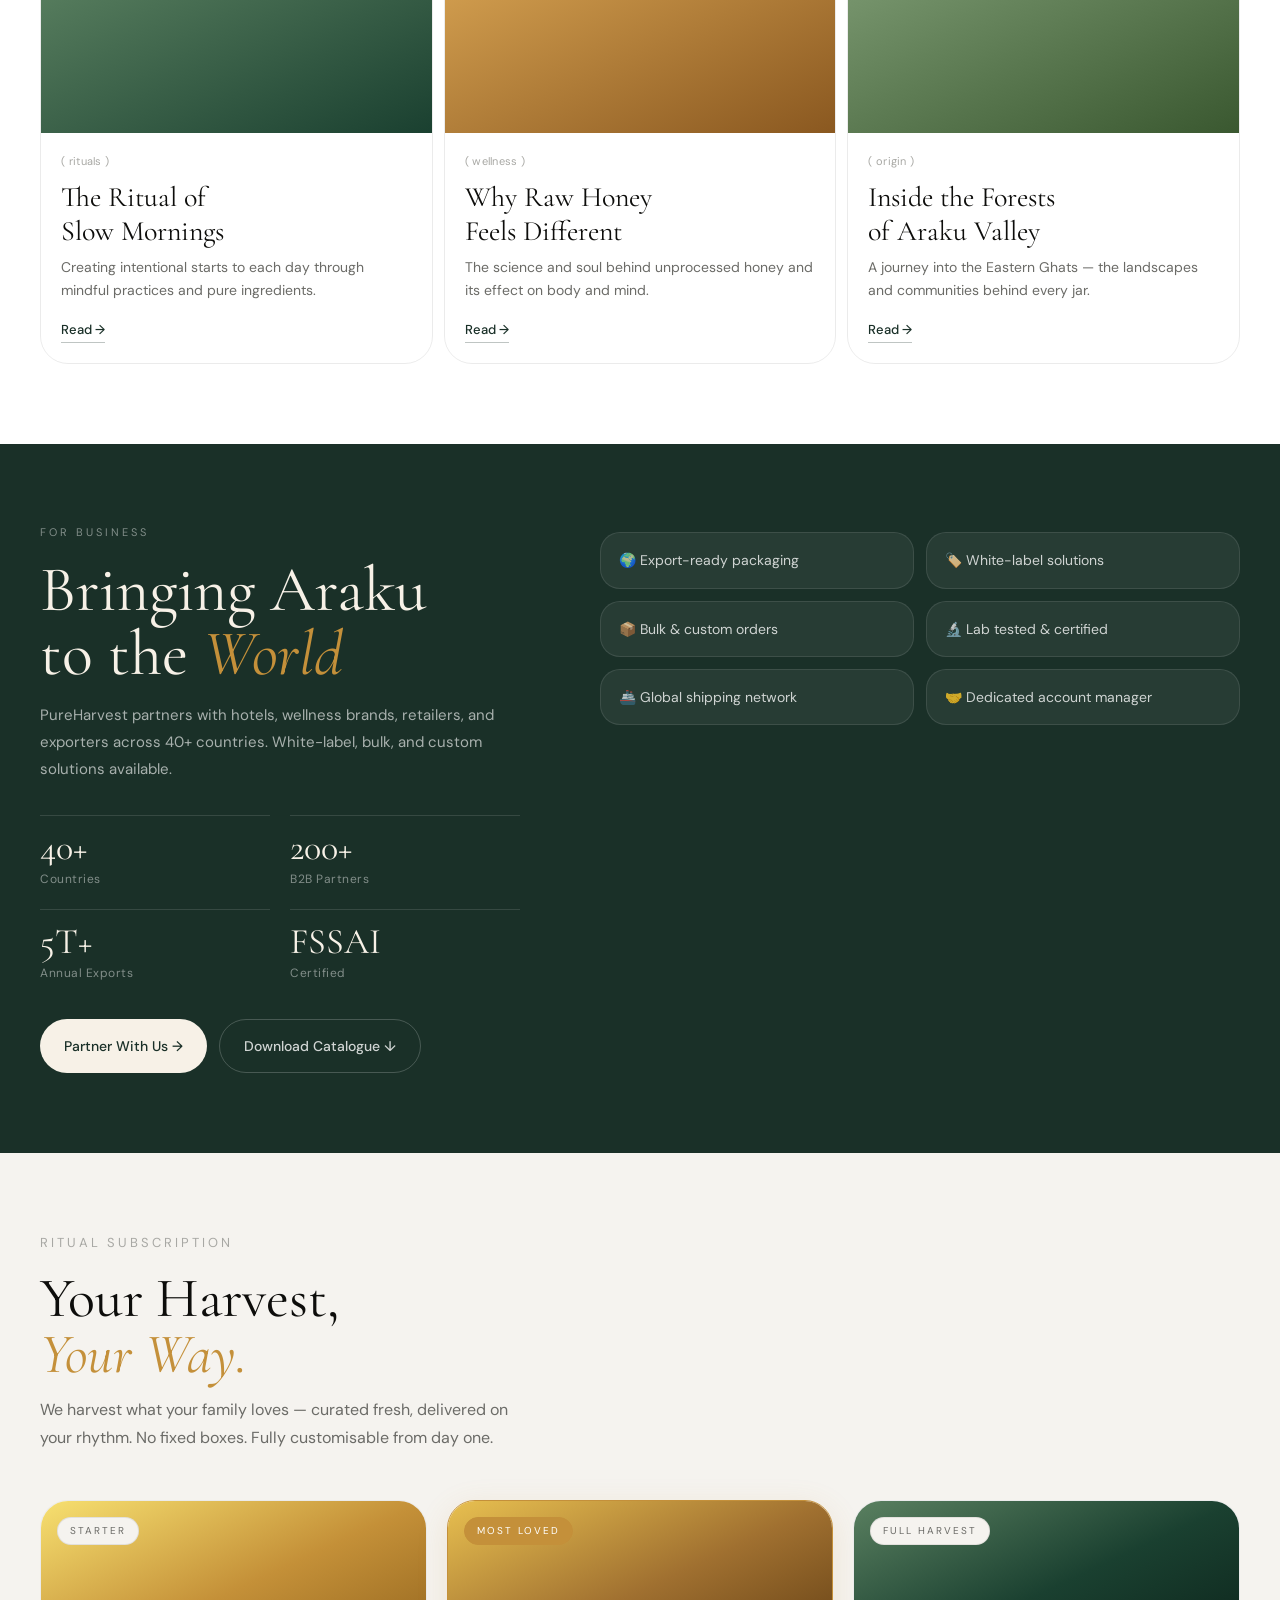
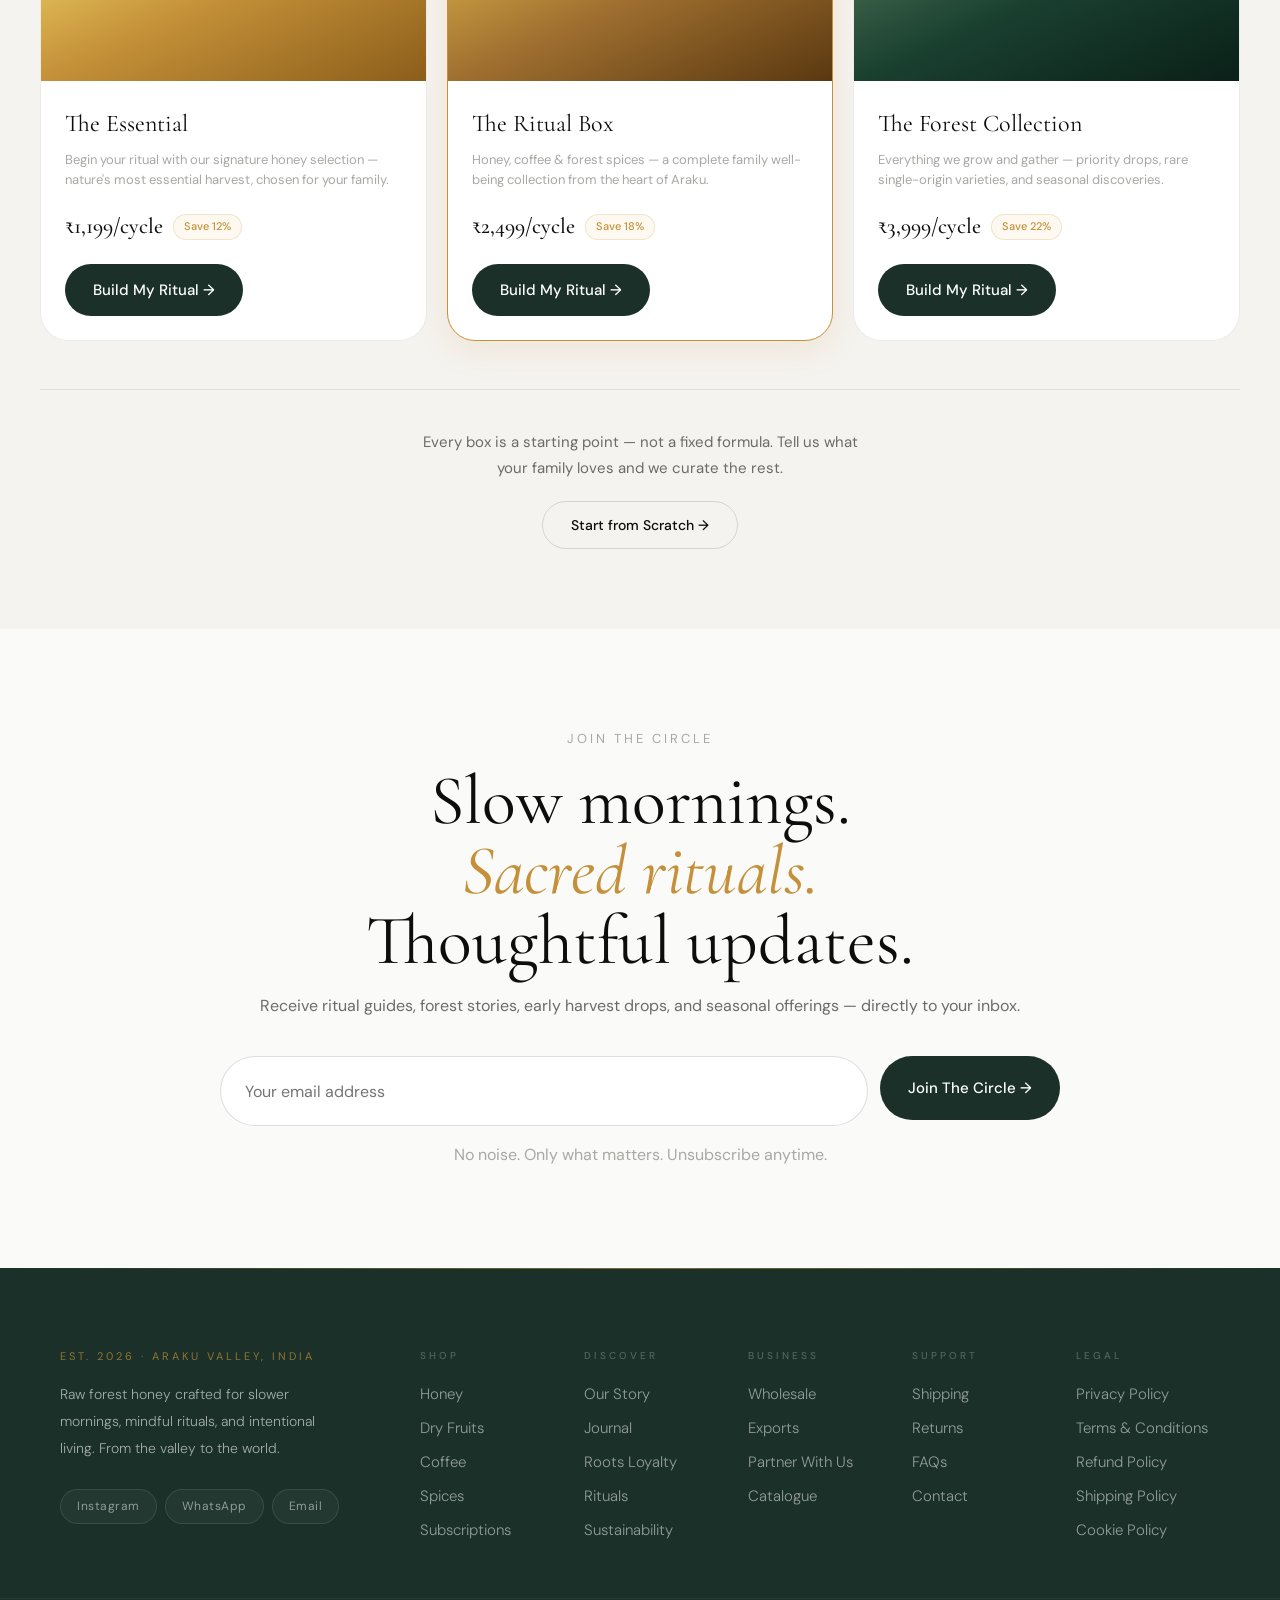
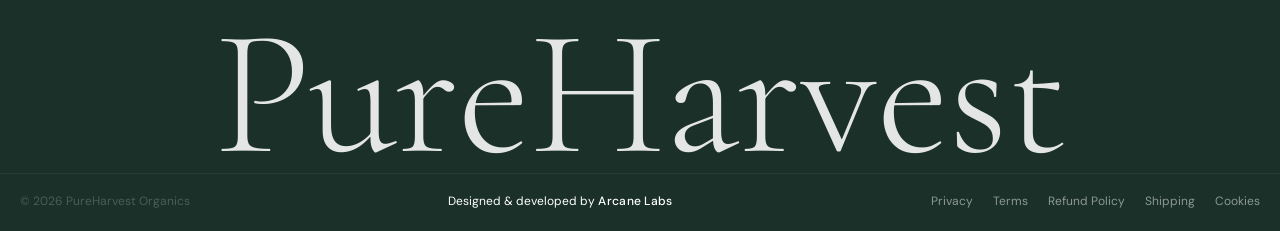
==== commit 98748f93: "Add Roots loyalty programme, checkout rewrite, and analytics - checkout.js: full rewrite with flex-c" ====
--- a/index.html
+++ b/index.html
@@ -8,6 +8,22 @@
   <link rel="preconnect" href="https://fonts.gstatic.com" crossorigin />
   <link href="https://fonts.googleapis.com/css2?family=Cormorant+Garamond:ital,wght@0,300;0,400;0,500;0,600;1,300;1,400;1,500&family=DM+Sans:opsz,wght@9..40,300;9..40,400;9..40,500&display=swap" rel="stylesheet" />
   <link rel="stylesheet" href="style.css" />
+  <!-- Microsoft Clarity — session recordings and heatmaps -->
+  <script type="text/javascript">
+    (function(c,l,a,r,i,t,y){
+        c[a]=c[a]||function(){(c[a].q=c[a].q||[]).push(arguments)};
+        t=l.createElement(r);t.async=1;t.src="https://www.clarity.ms/tag/"+i;
+        y=l.getElementsByTagName(r)[0];y.parentNode.insertBefore(t,y);
+    })(window, document, "clarity", "script", "x6j5tml7vd");
+  </script>
+  <!-- Google Analytics (GA4) — traffic, conversions and events -->
+  <script async src="https://www.googletagmanager.com/gtag/js?id=G-11TJLZM6SY"></script>
+  <script>
+    window.dataLayer = window.dataLayer || [];
+    function gtag(){dataLayer.push(arguments);}
+    gtag('js', new Date());
+    gtag('config', 'G-11TJLZM6SY');
+  </script>
 </head>
 <body>
 
@@ -18,13 +34,17 @@
   <div class="ann-track">
     <span>Free shipping across India on orders ₹999+</span>
     <span class="ann-sep">◦</span>
-    <span>2024 Seasonal Harvest — Now Live</span>
+    <span>🌱 Earn Roots on every order — tracked from purchase 1</span>
+    <span class="ann-sep">◦</span>
+    <span>Post-Monsoon 2026 Harvest — Now Live</span>
     <span class="ann-sep">◦</span>
     <span>FSSAI Certified · Lab Tested · 100% Raw</span>
     <span class="ann-sep">◦</span>
     <span>Free shipping across India on orders ₹999+</span>
     <span class="ann-sep">◦</span>
-    <span>2024 Seasonal Harvest — Now Live</span>
+    <span>🌱 Earn Roots on every order — tracked from purchase 1</span>
+    <span class="ann-sep">◦</span>
+    <span>Post-Monsoon 2026 Harvest — Now Live</span>
     <span class="ann-sep">◦</span>
     <span>FSSAI Certified · Lab Tested · 100% Raw</span>
     <span class="ann-sep">◦</span>
@@ -247,12 +267,12 @@
   </div>
 
   <nav class="drawer-nav">
-    <a href="#" class="d-link">
+    <a href="roots.html" class="d-link">
       <div class="d-link-l">
-        <div class="d-icon">📖</div>
+        <div class="d-icon">🌱</div>
         <div>
-          <p class="d-link-name">Journal</p>
-          <p class="d-link-sub">Stories, rituals &amp; slow living</p>
+          <p class="d-link-name">Roots Loyalty</p>
+          <p class="d-link-sub">Earn with every harvest — from order 1</p>
         </div>
       </div>
       <span class="d-arrow">→</span>
@@ -279,10 +299,10 @@
     </a>
     <a href="#" class="d-link">
       <div class="d-link-l">
-        <div class="d-icon">🏪</div>
+        <div class="d-icon">📖</div>
         <div>
-          <p class="d-link-name">Wholesale</p>
-          <p class="d-link-sub">Partner with PureHarvest</p>
+          <p class="d-link-name">Journal</p>
+          <p class="d-link-sub">Stories, rituals &amp; slow living</p>
         </div>
       </div>
       <span class="d-arrow">→</span>
@@ -298,32 +318,15 @@
       <span class="d-arrow">→</span>
     </a>
     <a href="#" class="d-link">
-
-  <div class="d-link-l">
-
-    <div class="d-icon">
-      👤
-    </div>
-
-    <div>
-
-      <div class="d-link-name">
-        My Account
-      </div>
-
-      <div class="d-link-sub">
-        Orders, rewards & profile
-      </div>
-
-    </div>
-
-  </div>
-
-  <span class="d-arrow">
-    →
-  </span>
-
-</a>
+      <div class="d-link-l">
+        <div class="d-icon">👤</div>
+        <div>
+          <p class="d-link-name">My Account</p>
+          <p class="d-link-sub">Orders, rewards &amp; profile</p>
+        </div>
+      </div>
+      <span class="d-arrow">→</span>
+    </a>
   </nav>
 
   <div class="drawer-foot-card">
@@ -952,7 +955,89 @@
 
 
 <!-- ============================
-     9. JOURNAL
+     9. ROOTS LOYALTY
+     Dark forest section — appears between social proof and journal.
+     Communicates the earn/redeem mechanic + tier ladder.
+     Links to roots.html for full programme details.
+============================ -->
+<section class="roots-home" id="roots">
+  <div class="section-wrap">
+    <div class="roots-home-inner">
+
+      <div data-reveal="up">
+        <p class="eyebrow" style="color:rgba(255,255,255,0.45)">Roots Loyalty</p>
+        <h2 class="roots-home-h2">Earn with every<br><em>harvest.</em></h2>
+        <p class="roots-home-p">Every purchase plants a Root — tracked from your very first order. Redeem them for discounts, unlock deeper tiers, and grow with us. Your loyalty builds a forest.</p>
+
+        <!-- Earn → Redeem → Tiers stats strip -->
+        <div class="roots-earn-strip">
+          <div class="roots-earn-stat">
+            <span class="res-num">1</span>
+            <span class="res-label">Root per ₹100</span>
+          </div>
+          <span class="roots-earn-sep">→</span>
+          <div class="roots-earn-stat">
+            <span class="res-num">₹10</span>
+            <span class="res-label">value per Root</span>
+          </div>
+          <span class="roots-earn-sep">→</span>
+          <div class="roots-earn-stat">
+            <span class="res-num">4</span>
+            <span class="res-label">tiers to grow</span>
+          </div>
+        </div>
+
+        <a href="roots.html" class="btn-primary">Explore Roots →</a>
+      </div>
+
+      <!-- Tier ladder cards -->
+      <div class="roots-home-tiers" data-reveal="fade">
+
+        <div class="rht-card">
+          <span class="rht-icon">🌱</span>
+          <div>
+            <p class="rht-name">Seedling</p>
+            <p class="rht-sub">1× earn · Welcome Roots · Birthday bonus</p>
+          </div>
+          <span class="rht-badge">₹0+</span>
+        </div>
+
+        <div class="rht-card">
+          <span class="rht-icon">🌿</span>
+          <div>
+            <p class="rht-name">Sapling</p>
+            <p class="rht-sub">1.25× earn · Free shipping always</p>
+          </div>
+          <span class="rht-badge">₹5k+</span>
+        </div>
+
+        <div class="rht-card rht-card-featured">
+          <span class="rht-icon">🌳</span>
+          <div>
+            <p class="rht-name">Roots</p>
+            <p class="rht-sub">1.5× earn · Quarterly harvest gift</p>
+          </div>
+          <span class="rht-badge">₹15k+</span>
+        </div>
+
+        <div class="rht-card">
+          <span class="rht-icon">🌲</span>
+          <div>
+            <p class="rht-name">Ancient</p>
+            <p class="rht-sub">2× earn · Forest visit · Grove naming</p>
+          </div>
+          <span class="rht-badge">₹30k+</span>
+        </div>
+
+      </div>
+
+    </div>
+  </div>
+</section>
+
+
+<!-- ============================
+     10. JOURNAL
 ============================ -->
 <section class="journal">
   <div class="section-wrap">
@@ -1173,6 +1258,7 @@
           <h4>Discover</h4>
           <a href="#">Our Story</a>
           <a href="#">Journal</a>
+          <a href="roots.html">Roots Loyalty</a>
           <a href="#">Rituals</a>
           <a href="#">Sustainability</a>
         </div>
@@ -1224,5 +1310,6 @@
 </footer>
 
 <script src="script.js"></script>
+  <script src="checkout.js"></script>
 </body>
 </html>
--- a/style.css
+++ b/style.css
@@ -1119,7 +1119,7 @@
 @media (min-width: 500px) { .nl-form { flex-direction: row; } }
 
 .nl-input {
-  flex: 1; height: 64px;
+  flex: 1; height: 70px;
   border: 1px solid var(--border-md); border-radius: var(--r-pill);
   padding: 0 24px; font-size: 16px; font-family: var(--sans);
   background: var(--white); outline: none;
@@ -1127,6 +1127,11 @@
 }
 .nl-input:focus { border-color: var(--forest); box-shadow: 0 0 0 3px rgba(26,48,40,0.08); }
 .nl-btn { white-space: nowrap; padding: 0 28px; height: 64px; border-radius: var(--r-pill); font-size: 15px; }
+/* MOBILE: Join the Circle input/button height — increase height value here to make taller */
+@media (max-width: 499px) {
+  .nl-input { flex: none; width: 100%; height: 76px; font-size: 16px; padding: 0 28px; } /* for mobile */
+  .nl-btn { height: 76px; width: 100%; font-size: 16px; }
+}
 .nl-note { font-size: 16px; color: var(--muted); }
 
 /* ==============================
@@ -1775,3 +1780,463 @@
   user-select: text;
 }
 
+/* ==============================
+   CHECKOUT OVERLAY
+   Structure:
+     .co-overlay  → full-screen backdrop
+     .co-panel    → flex-column sheet (slides up)
+       ├── .co-header     → always at top, never scrolls
+       ├── .co-scrollable → flex:1, scrolls when content overflows
+       └── .co-pay-footer → sticky bottom (M3 only): trust + pay btn
+============================== */
+.co-overlay {
+  position: fixed; inset: 0; z-index: 10000;
+  background: rgba(13,32,24,0.75);
+  backdrop-filter: blur(8px);
+  -webkit-backdrop-filter: blur(8px);
+  display: flex; align-items: flex-end; justify-content: center;
+  opacity: 0; pointer-events: none;
+  transition: opacity 0.35s ease;
+}
+.co-overlay.active { opacity: 1; pointer-events: auto; }
+
+/* Panel: flex column so header/content/footer stack correctly */
+.co-panel {
+  width: 100%; max-width: 520px;
+  height: 100%; max-height: 100dvh;
+  background: var(--forest);
+  border-radius: 0;
+  display: flex;
+  flex-direction: column;
+  overflow: hidden;           /* clipping — scrolling handled by .co-scrollable */
+  transform: translateY(100%);
+  transition: transform 0.45s cubic-bezier(0.32, 0.72, 0, 1);
+}
+.co-overlay.active .co-panel { transform: translateY(0); }
+
+/* Scrollable content zone — takes all space between header and footer */
+.co-scrollable {
+  flex: 1;
+  overflow-y: auto;
+  overflow-x: hidden;
+  scrollbar-width: none;
+  padding-bottom: 32px;       /* breathing room at bottom of scroll area */
+  display: flex;              /* makes active moment fill full height */
+  flex-direction: column;
+}
+.co-scrollable::-webkit-scrollbar { display: none; }
+
+@media (min-width: 560px) {
+  .co-overlay { align-items: center; padding: 24px; }
+  .co-panel { border-radius: 28px; height: auto; max-height: 88vh; }
+}
+
+/* Header: outside scroll zone — stays pinned to top naturally */
+.co-header {
+  display: flex; align-items: center; justify-content: space-between;
+  padding: 20px 24px 16px;
+  background: var(--forest);
+  flex-shrink: 0;             /* never shrink — always full height */
+  border-bottom: 1px solid rgba(255,255,255,0.05);
+}
+.co-back, .co-close-btn {
+  width: 36px; height: 36px; border-radius: 50%;
+  background: rgba(255,255,255,0.08);
+  display: flex; align-items: center; justify-content: center;
+  color: rgba(255,255,255,0.7);
+  border: none; cursor: pointer;
+  transition: background 0.2s;
+}
+.co-back:hover, .co-close-btn:hover { background: rgba(255,255,255,0.14); }
+.co-back { transition: background 0.2s, opacity 0.2s; }
+
+/* Progress dots */
+.co-dots { display: flex; gap: 8px; align-items: center; }
+.co-dot {
+  width: 6px; height: 6px; border-radius: 50%;
+  background: rgba(255,255,255,0.2);
+  transition: background 0.3s, transform 0.3s;
+}
+.co-dot.active { background: var(--honey); transform: scale(1.3); }
+
+/* Moments */
+.co-moment { display: none; padding: 8px 28px 0; animation: coFadeIn 0.3s ease; }
+/* Active moment fills the full scrollable height so the CTA can be pushed to bottom */
+.co-moment.active { display: flex; flex-direction: column; flex: 1; }
+
+/* In M1: push roots-earn (and trust + button beneath it) down to bottom */
+#coM1 .co-roots-earn { margin-top: auto; }
+/* In M2: push CTA button down to bottom of panel */
+#coM2 .co-cta { margin-top: auto; }
+@keyframes coFadeIn { from { opacity: 0; transform: translateY(10px); } to { opacity: 1; transform: translateY(0); } }
+
+/* Typography */
+.co-eyebrow {
+  font-size: 10px; letter-spacing: 3px; text-transform: uppercase;
+  color: var(--honey); font-family: var(--sans); margin-bottom: 10px;
+}
+.co-h2 {
+  font-family: var(--serif); font-size: clamp(36px, 8vw, 48px);
+  font-weight: 400; line-height: 1.05; color: rgba(255,255,255,0.95);
+  margin-bottom: 28px;
+}
+.co-h2 em { font-style: italic; color: var(--honey); }
+
+/* Items list */
+.co-items-list { display: flex; flex-direction: column; gap: 14px; margin-bottom: 24px; }
+.co-item {
+  display: flex; align-items: center; gap: 14px;
+  background: rgba(255,255,255,0.06); border-radius: 16px;
+  padding: 12px 14px;
+}
+.co-item-img {
+  width: 52px; height: 52px; border-radius: 12px; flex-shrink: 0;
+  background: linear-gradient(135deg, #2a5040, #1a3028);
+}
+.co-item-info { flex: 1; }
+.co-item-name { font-size: 14px; font-weight: 500; color: rgba(255,255,255,0.9); margin-bottom: 2px; }
+.co-item-meta { font-size: 12px; color: rgba(255,255,255,0.4); }
+.co-item-price { font-size: 15px; font-weight: 600; color: rgba(255,255,255,0.9); white-space: nowrap; }
+
+/* Divider + rows */
+.co-divider { height: 1px; background: rgba(255,255,255,0.08); margin: 16px 0; }
+.co-row { display: flex; justify-content: space-between; align-items: center; margin-bottom: 8px; }
+.co-label-sm { font-size: 13px; color: rgba(255,255,255,0.45); }
+.co-total-val { font-size: 15px; font-weight: 600; color: rgba(255,255,255,0.9); }
+.co-free { color: #4ade80; font-weight: 500; }
+
+/* Trust strip */
+.co-trust {
+  display: flex; flex-wrap: wrap; gap: 6px; align-items: center;
+  justify-content: center; text-align: center; /* center the trust badge */
+  font-size: 11px; color: rgba(255,255,255,0.35);
+  margin: 16px 0 28px;
+}
+.co-trust-sep { color: rgba(255,255,255,0.2); }
+
+/* Form fields */
+.co-fields { display: flex; flex-direction: column; gap: 16px; margin-bottom: 28px; }
+.co-field { display: flex; flex-direction: column; gap: 7px; }
+.co-label { font-size: 12px; font-weight: 500; color: rgba(255,255,255,0.5); letter-spacing: 0.3px; }
+
+.co-input {
+  width: 100%;
+  background: rgba(255,255,255,0.07);
+  border: 1px solid rgba(255,255,255,0.12);
+  border-radius: 14px; padding: 14px 18px;
+  font-size: 15px; font-family: var(--sans);
+  color: rgba(255,255,255,0.9);
+  outline: none;
+  transition: border-color 0.2s, background 0.2s;
+  -webkit-user-select: text; user-select: text;
+}
+.co-input::placeholder { color: rgba(255,255,255,0.25); }
+.co-input:focus {
+  border-color: var(--honey);
+  background: rgba(255,255,255,0.1);
+}
+.co-input.co-err { border-color: #f87171; animation: coShake 0.3s ease; }
+@keyframes coShake {
+  0%,100% { transform: translateX(0); }
+  25%      { transform: translateX(-6px); }
+  75%      { transform: translateX(6px); }
+}
+
+.co-phone-row { display: flex; gap: 10px; align-items: center; }
+.co-prefix {
+  font-size: 15px; color: rgba(255,255,255,0.6);
+  background: rgba(255,255,255,0.07);
+  border: 1px solid rgba(255,255,255,0.12);
+  border-radius: 14px; padding: 14px 14px;
+  white-space: nowrap; flex-shrink: 0;
+}
+.co-input-flex { flex: 1; }
+.co-input-pin { max-width: 140px; }
+
+.co-pin-row { display: flex; align-items: center; gap: 14px; flex-wrap: wrap; }
+.co-pin-loc { font-size: 13px; font-weight: 500; transition: color 0.2s; }
+
+.co-textarea { resize: none; line-height: 1.5; }
+
+/* Payment moment */
+.co-pay-summary {
+  font-size: 14px; color: rgba(255,255,255,0.6);
+  margin-bottom: 8px; font-style: italic;
+}
+.co-pay-addr {
+  font-size: 13px; color: rgba(255,255,255,0.4); margin-bottom: 20px;
+}
+.co-pay-total-row { margin-top: 8px; }
+.co-pay-total { font-size: 22px; font-weight: 700; color: rgba(255,255,255,0.95); }
+
+/* CTAs */
+.co-cta {
+  display: flex; align-items: center; justify-content: center;
+  width: 100%; height: 60px; border-radius: var(--r-pill);
+  background: rgba(255,255,255,0.95); color: var(--forest);
+  font-size: 15px; font-weight: 600; font-family: var(--sans);
+  border: none; cursor: pointer; margin-top: 8px;
+  transition: background 0.2s, transform 0.15s;
+}
+.co-cta:hover { background: #fff; transform: translateY(-1px); }
+.co-cta:active { transform: translateY(0); }
+
+.co-cta-honey {
+  background: var(--honey); color: #fff;
+  font-size: 16px; height: 64px; margin-top: 20px;
+}
+.co-cta-honey:hover { background: var(--honey-dk); }
+
+.co-cta-ghost {
+  background: rgba(255,255,255,0.08); color: rgba(255,255,255,0.7);
+  border: 1px solid rgba(255,255,255,0.15); margin-top: 16px;
+}
+.co-cta-ghost:hover { background: rgba(255,255,255,0.13); color: rgba(255,255,255,0.9); }
+
+.co-secure {
+  text-align: center; font-size: 11px; color: rgba(255,255,255,0.28);
+  margin-top: 14px;
+}
+
+/* Confirmation */
+.co-moment-confirm { text-align: center; padding-top: 20px; position: relative; }
+.co-glow {
+  position: absolute; top: -20px; left: 50%; transform: translateX(-50%);
+  width: 260px; height: 260px; border-radius: 50%;
+  background: radial-gradient(circle, rgba(196,144,58,0.18) 0%, transparent 70%);
+  pointer-events: none;
+}
+.co-confirm-icon { font-size: 52px; margin-bottom: 20px; position: relative; }
+.co-confirm-h2 { margin-bottom: 8px; }
+.co-confirm-sub { font-size: 13px; color: rgba(255,255,255,0.35); margin-bottom: 28px; }
+
+.co-order-card {
+  background: rgba(255,255,255,0.06);
+  border: 1px solid rgba(255,255,255,0.1);
+  border-radius: 20px; padding: 22px; margin-bottom: 8px; text-align: left;
+}
+.co-oid { font-size: 11px; letter-spacing: 2px; color: var(--honey); text-transform: uppercase; margin-bottom: 10px; }
+.co-oitems { font-size: 14px; color: rgba(255,255,255,0.7); margin-bottom: 10px; }
+.co-oprice { font-size: 22px; font-weight: 700; color: rgba(255,255,255,0.95); margin-bottom: 10px; font-family: var(--serif); }
+.co-oroots { font-size: 13px; color: var(--honey); margin-bottom: 10px; font-weight: 500; }
+.co-oeta { font-size: 13px; color: rgba(255,255,255,0.4); }
+
+/* ── Sticky pay footer (M3 only) ──────────────────────────
+   Pinned to bottom of .co-panel via flex layout.
+   Contains trust line + pay CTA.
+   Hidden by default; JS adds .visible on step 3.
+─────────────────────────────────────────────────────────── */
+.co-pay-footer {
+  display: none;
+  flex-shrink: 0;
+  padding: 18px 28px max(28px, env(safe-area-inset-bottom));
+  border-top: 1px solid rgba(255,255,255,0.1);
+  background: var(--forest-2);
+}
+.co-pay-footer.visible { display: block; }
+
+/* Trust line above pay button */
+.co-foot-trust {
+  font-size: 11px;
+  color: rgba(255,255,255,0.35);
+  text-align: center;
+  margin-bottom: 14px;
+  letter-spacing: 0.3px;
+}
+
+/* Override top margin on honey CTA when inside footer */
+.co-pay-footer .co-cta-honey { margin-top: 0; }
+
+/* ── Discount / coupon section ─────────────────────────── */
+.co-discount-section { margin-bottom: 16px; }
+.co-discount-label {
+  font-size: 11px;
+  font-weight: 500;
+  letter-spacing: 0.5px;
+  text-transform: uppercase;
+  color: rgba(255,255,255,0.4);
+  margin-bottom: 10px;
+}
+.co-discount-row { display: flex; gap: 8px; }
+
+/* Coupon / Harvest Card code input */
+.co-code-input {
+  flex: 1;
+  background: rgba(255,255,255,0.07);
+  border: 1px solid rgba(255,255,255,0.14);
+  border-radius: 12px;
+  padding: 12px 16px;
+  color: rgba(255,255,255,0.9);
+  font-size: 14px;
+  font-family: var(--sans);
+  letter-spacing: 0.5px;
+  text-transform: uppercase;
+  outline: none;
+  transition: border-color 0.2s;
+  -webkit-user-select: text; user-select: text;
+}
+.co-code-input::placeholder { color: rgba(255,255,255,0.25); text-transform: none; letter-spacing: 0; }
+.co-code-input:focus { border-color: var(--honey); }
+
+/* Apply button next to code input */
+.co-code-apply {
+  background: rgba(255,255,255,0.1);
+  color: rgba(255,255,255,0.8);
+  border: 1px solid rgba(255,255,255,0.18);
+  border-radius: 12px;
+  padding: 12px 18px;
+  font-size: 13px;
+  font-weight: 500;
+  font-family: var(--sans);
+  cursor: pointer;
+  white-space: nowrap;
+  transition: background 0.2s;
+}
+.co-code-apply:hover { background: rgba(255,255,255,0.18); color: white; }
+
+/* Coupon result messages */
+.co-code-msg { font-size: 12px; margin-top: 8px; min-height: 16px; }
+.co-msg-ok   { color: #4ade80; }
+.co-msg-err  { color: #f87171; }
+.co-msg-warn { color: var(--honey); }
+
+/* ── Roots earning display (dark bg version — checkout) ──
+   Shown in M1 (after subtotal) and M3 (above sticky footer).
+   Honey-tinted, communicates value at point of purchase.
+─────────────────────────────────────────────────────────── */
+.co-roots-earn {
+  display: flex;
+  align-items: center;
+  gap: 8px;
+  background: rgba(196,144,58,0.1);
+  border: 1px solid rgba(196,144,58,0.22);
+  border-radius: 10px;
+  padding: 10px 14px;
+  margin: 14px 0;
+  font-size: 13px;
+  color: rgba(196,144,58,0.9);
+  font-family: var(--sans);
+}
+
+/* ── Field hint (validation messages below inputs) ── */
+.co-field-hint {
+  font-size: 12px;
+  min-height: 16px;
+  margin-top: 4px;
+  padding: 0 2px;
+}
+
+/* ── Product page: Roots earning display (light bg version) ──
+   Used on product-honey.html and future product pages.
+   Appears below the price row.
+─────────────────────────────────────────────────────────── */
+.pd-roots-earn {
+  display: inline-flex;
+  align-items: center;
+  gap: 6px;
+  background: rgba(26,48,40,0.07);
+  border: 1px solid rgba(26,48,40,0.12);
+  border-radius: var(--r-pill);
+  padding: 7px 16px;
+  font-size: 13px;
+  font-weight: 500;
+  color: var(--forest);
+  font-family: var(--sans);
+  margin-bottom: 20px;
+}
+
+/* Small roots line in product page sticky bar */
+.pd-sticky-roots {
+  font-size: 11px;
+  color: var(--forest);
+  font-family: var(--sans);
+  opacity: 0.55;
+  margin-top: 1px;
+}
+
+/* ── Homepage Roots section ── */
+.roots-home {
+  background: var(--forest);
+  padding: 100px 0;
+  color: white;
+}
+.roots-home-inner {
+  display: grid;
+  grid-template-columns: 1fr 1fr;
+  gap: 72px;
+  align-items: center;
+}
+@media (max-width: 900px) {
+  .roots-home-inner { grid-template-columns: 1fr; gap: 48px; }
+}
+.roots-home-h2 {
+  font-family: var(--serif);
+  font-size: clamp(36px, 5vw, 54px);
+  font-weight: 400;
+  line-height: 1.1;
+  color: white;
+  margin-bottom: 16px;
+}
+.roots-home-h2 em { color: var(--honey); font-style: italic; }
+.roots-home-p {
+  font-size: 15px;
+  color: rgba(255,255,255,0.6);
+  line-height: 1.75;
+  margin-bottom: 32px;
+  max-width: 480px;
+}
+
+/* Stats strip: earn rate → redeem value → tiers */
+.roots-earn-strip {
+  display: flex;
+  align-items: center;
+  gap: 20px;
+  margin-bottom: 36px;
+  flex-wrap: wrap;
+}
+.roots-earn-stat { text-align: center; }
+.res-num {
+  display: block;
+  font-family: var(--serif);
+  font-size: 28px;
+  font-weight: 400;
+  color: var(--honey);
+  line-height: 1;
+  margin-bottom: 4px;
+}
+.res-label { font-size: 11px; color: rgba(255,255,255,0.45); letter-spacing: 0.3px; }
+.roots-earn-sep { font-size: 18px; color: rgba(255,255,255,0.2); margin-top: -6px; }
+
+/* Tier cards column */
+.roots-home-tiers { display: flex; flex-direction: column; gap: 12px; }
+.rht-card {
+  display: flex;
+  align-items: center;
+  gap: 14px;
+  background: rgba(255,255,255,0.06);
+  border: 1px solid rgba(255,255,255,0.1);
+  border-radius: 16px;
+  padding: 16px 18px;
+  transition: background 0.2s;
+}
+.rht-card:hover { background: rgba(255,255,255,0.1); }
+.rht-card-featured {
+  background: rgba(196,144,58,0.12);
+  border-color: rgba(196,144,58,0.28);
+}
+.rht-icon { font-size: 22px; flex-shrink: 0; }
+.rht-card > div { flex: 1; }
+.rht-name { font-size: 14px; font-weight: 500; color: white; margin-bottom: 2px; }
+.rht-sub { font-size: 12px; color: rgba(255,255,255,0.45); }
+.rht-badge {
+  font-size: 11px;
+  font-weight: 500;
+  color: var(--honey);
+  background: rgba(196,144,58,0.12);
+  border: 1px solid rgba(196,144,58,0.2);
+  padding: 4px 12px;
+  border-radius: var(--r-pill);
+  white-space: nowrap;
+  flex-shrink: 0;
+}
+
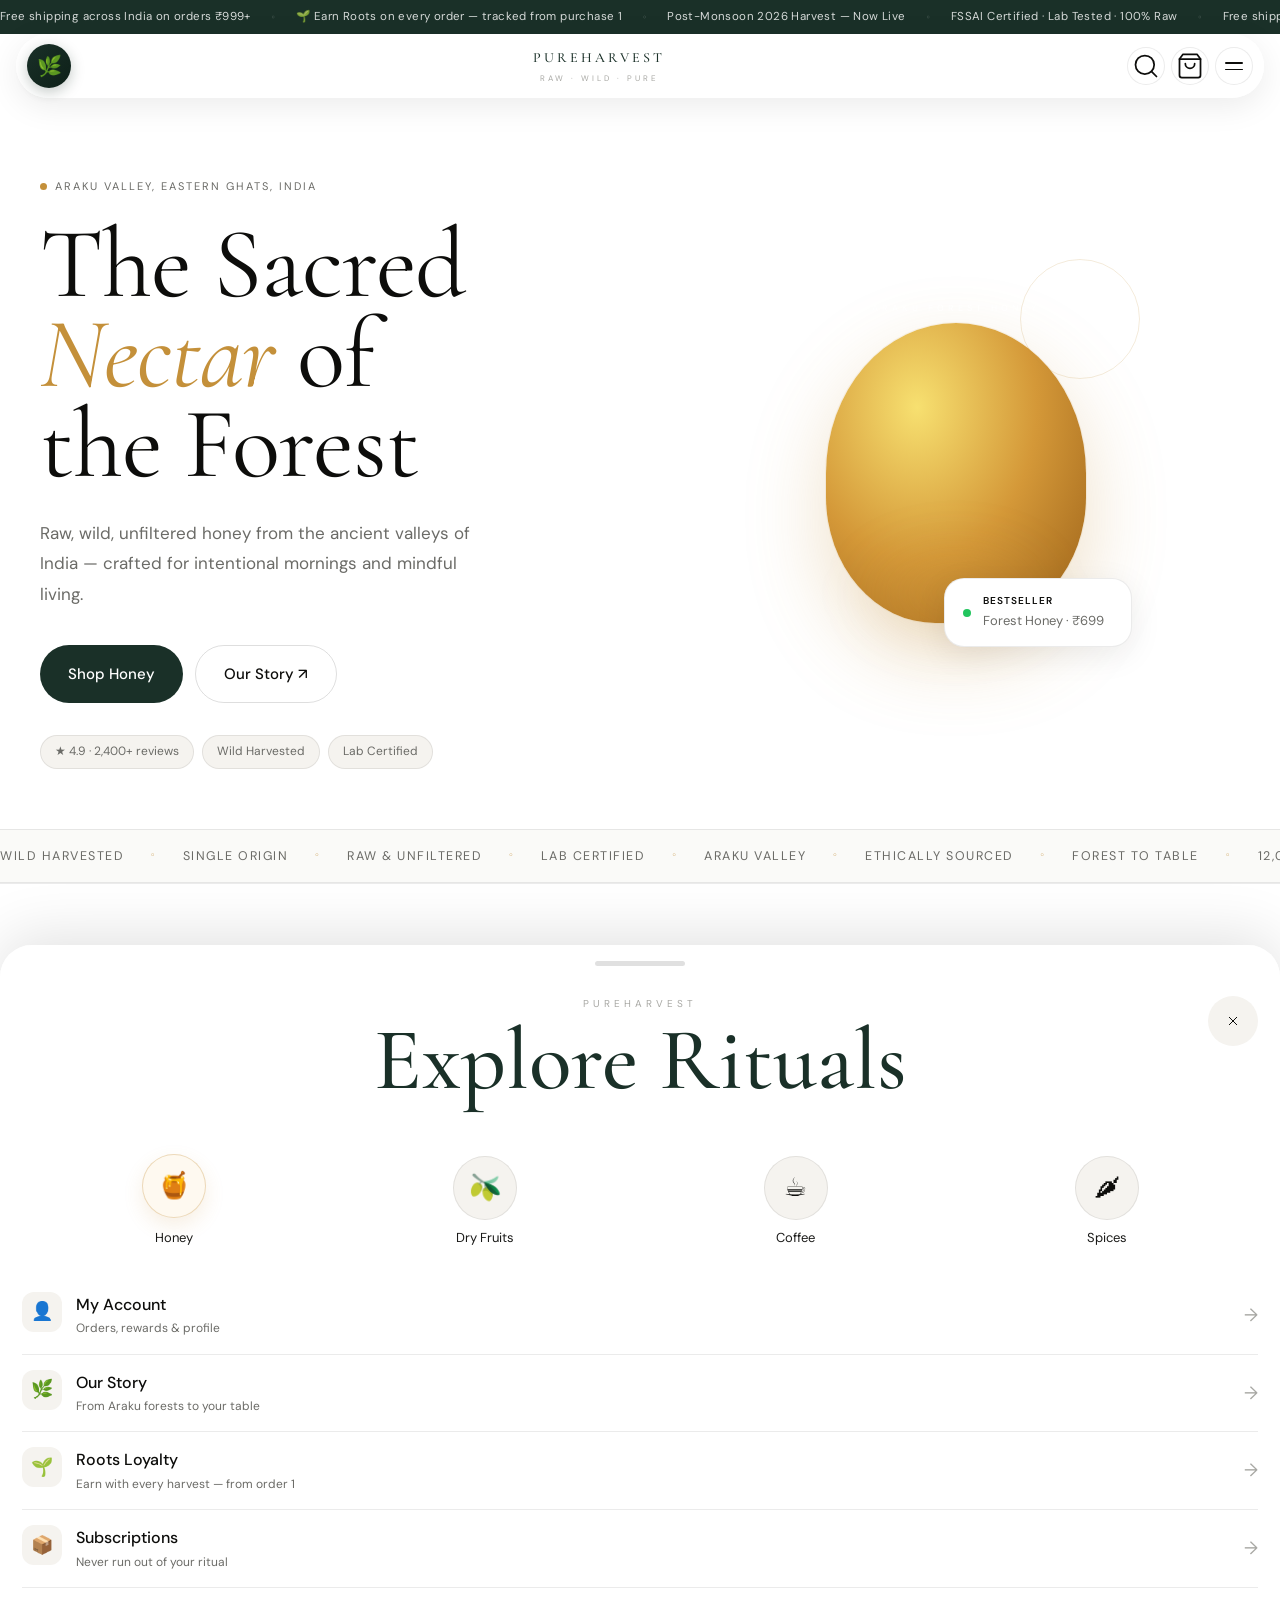
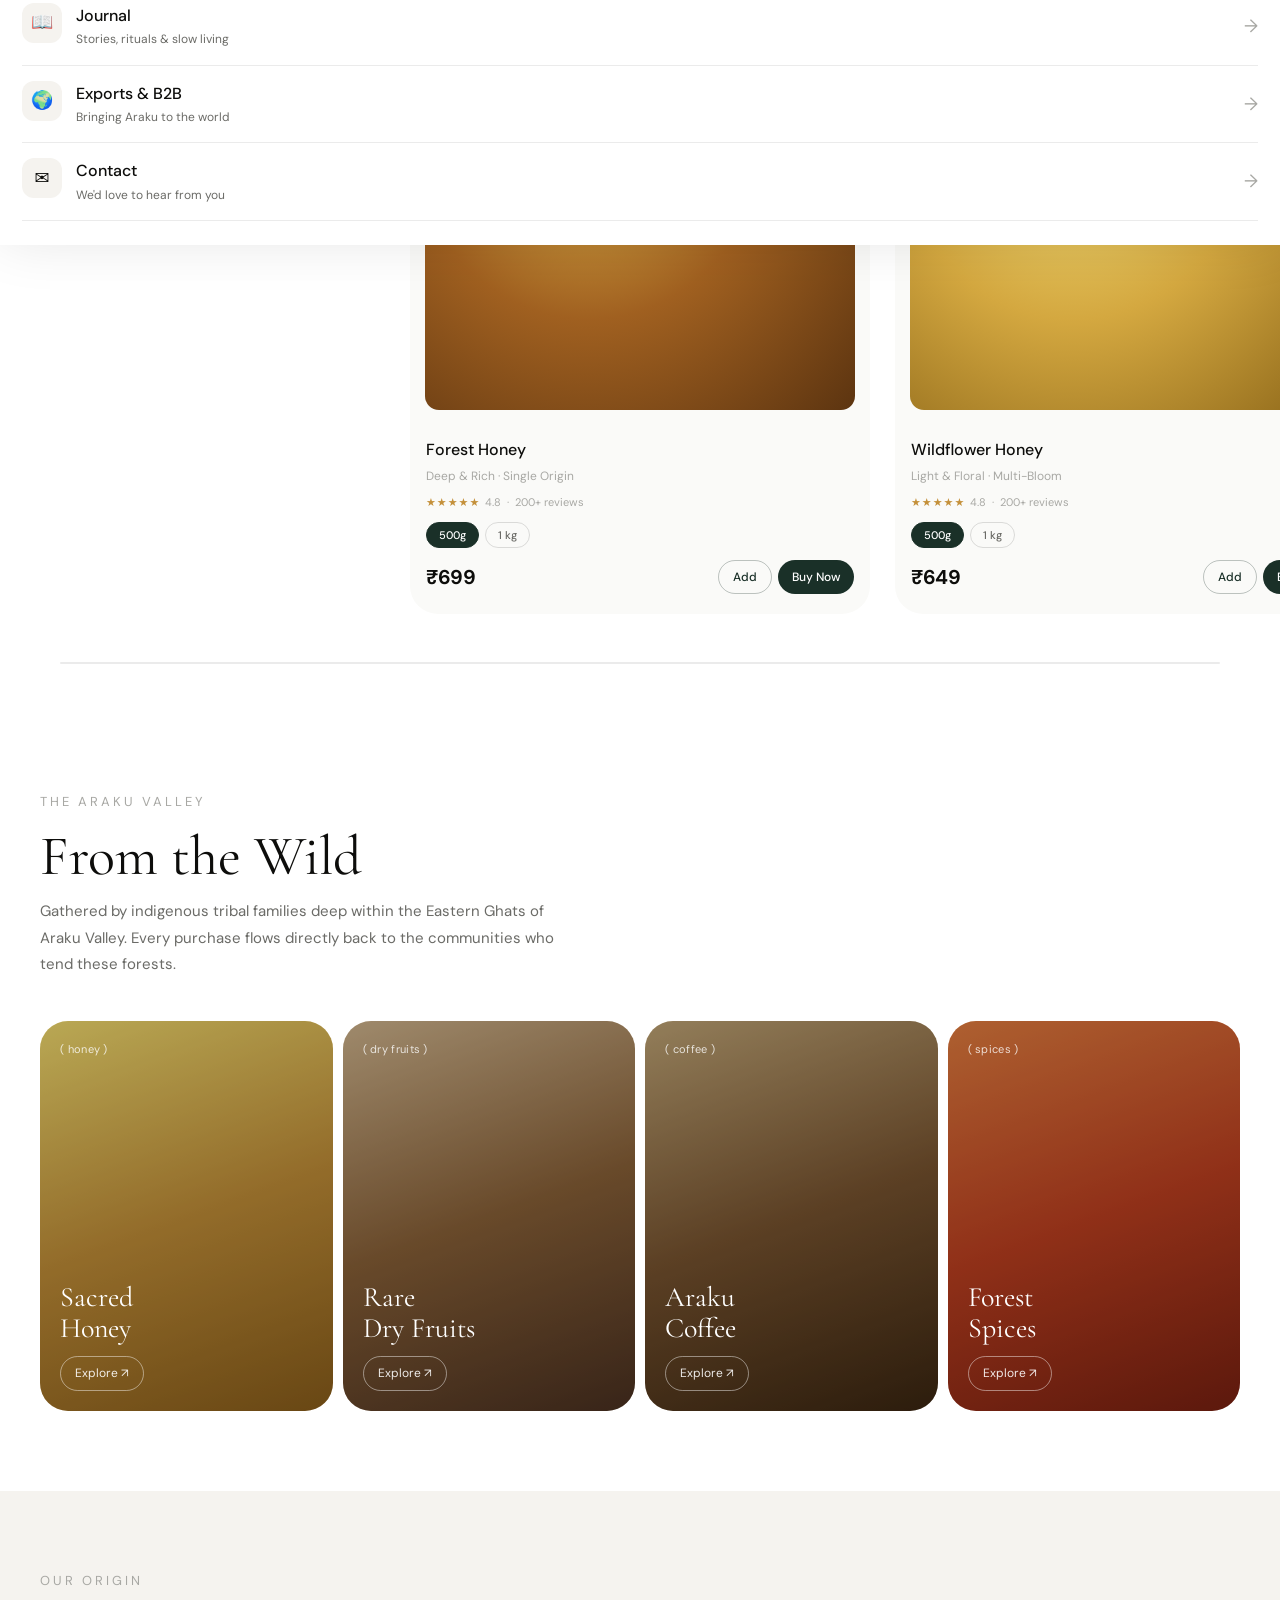
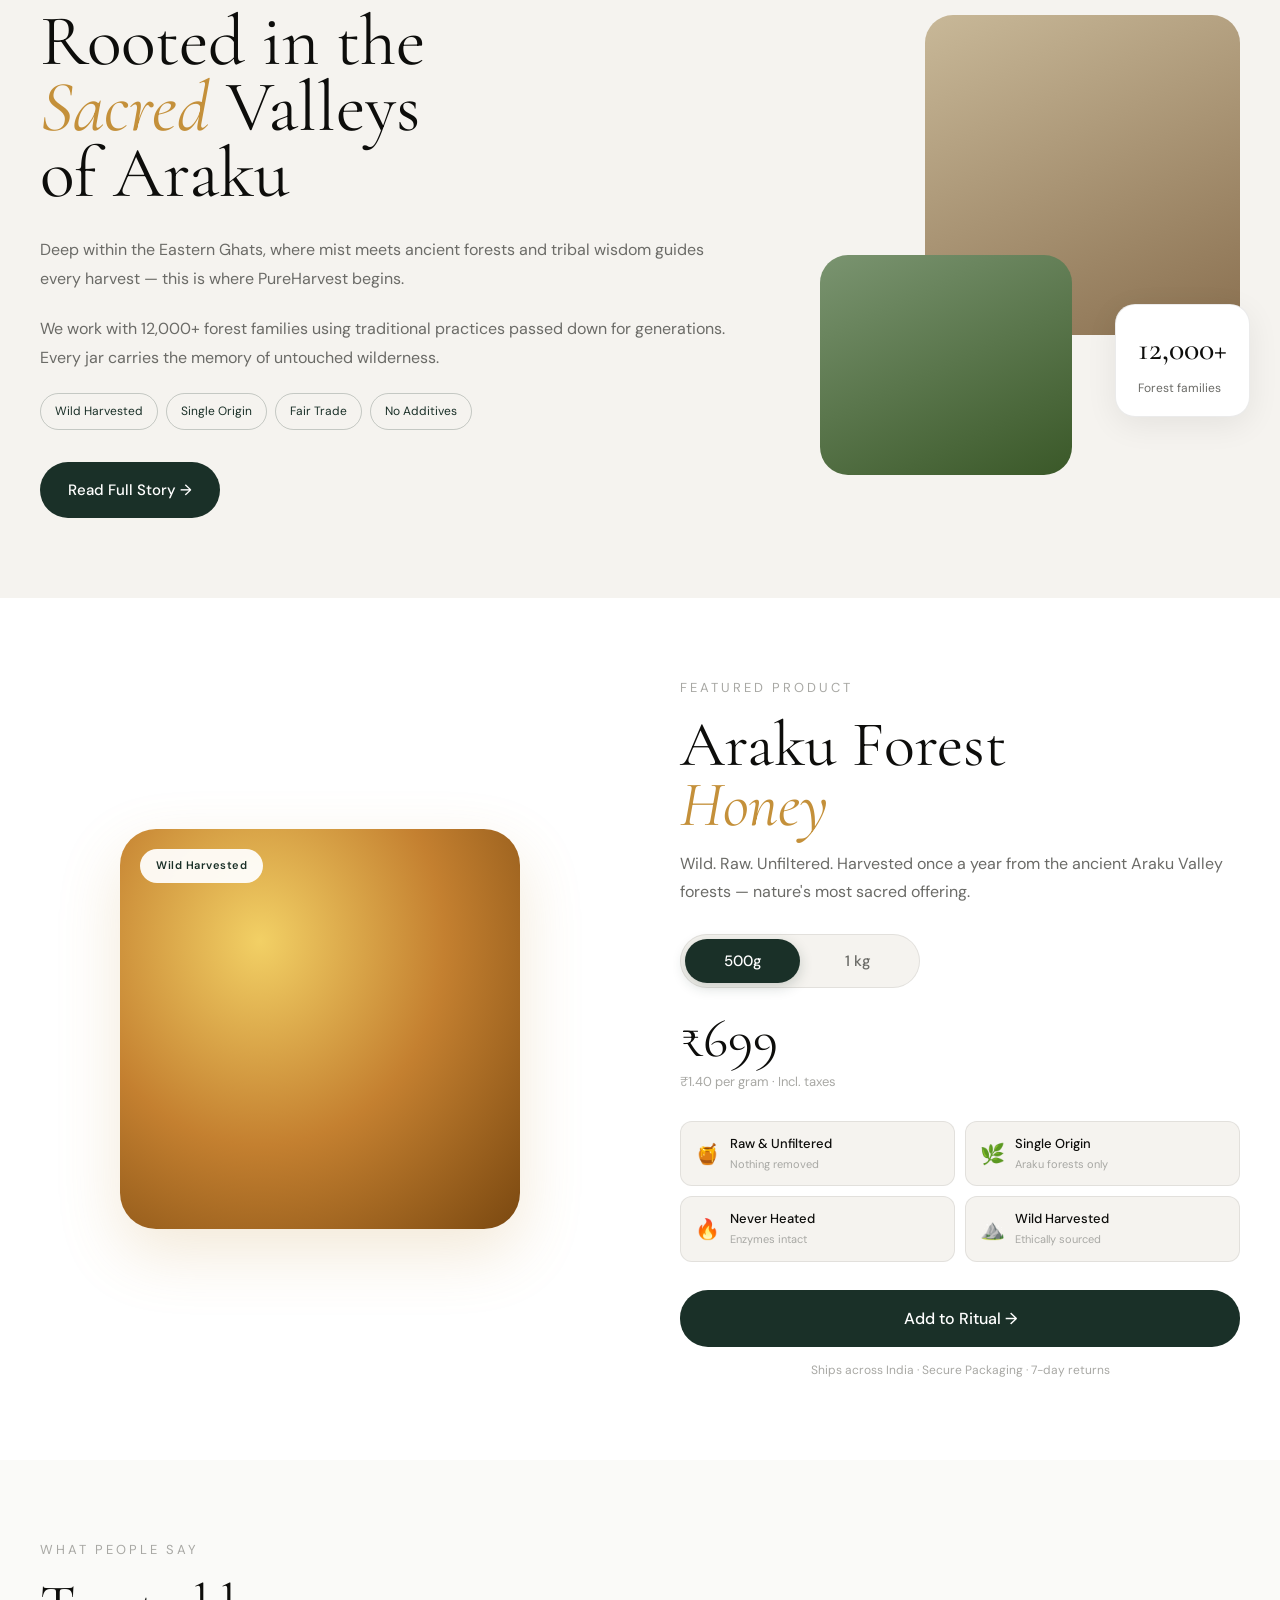
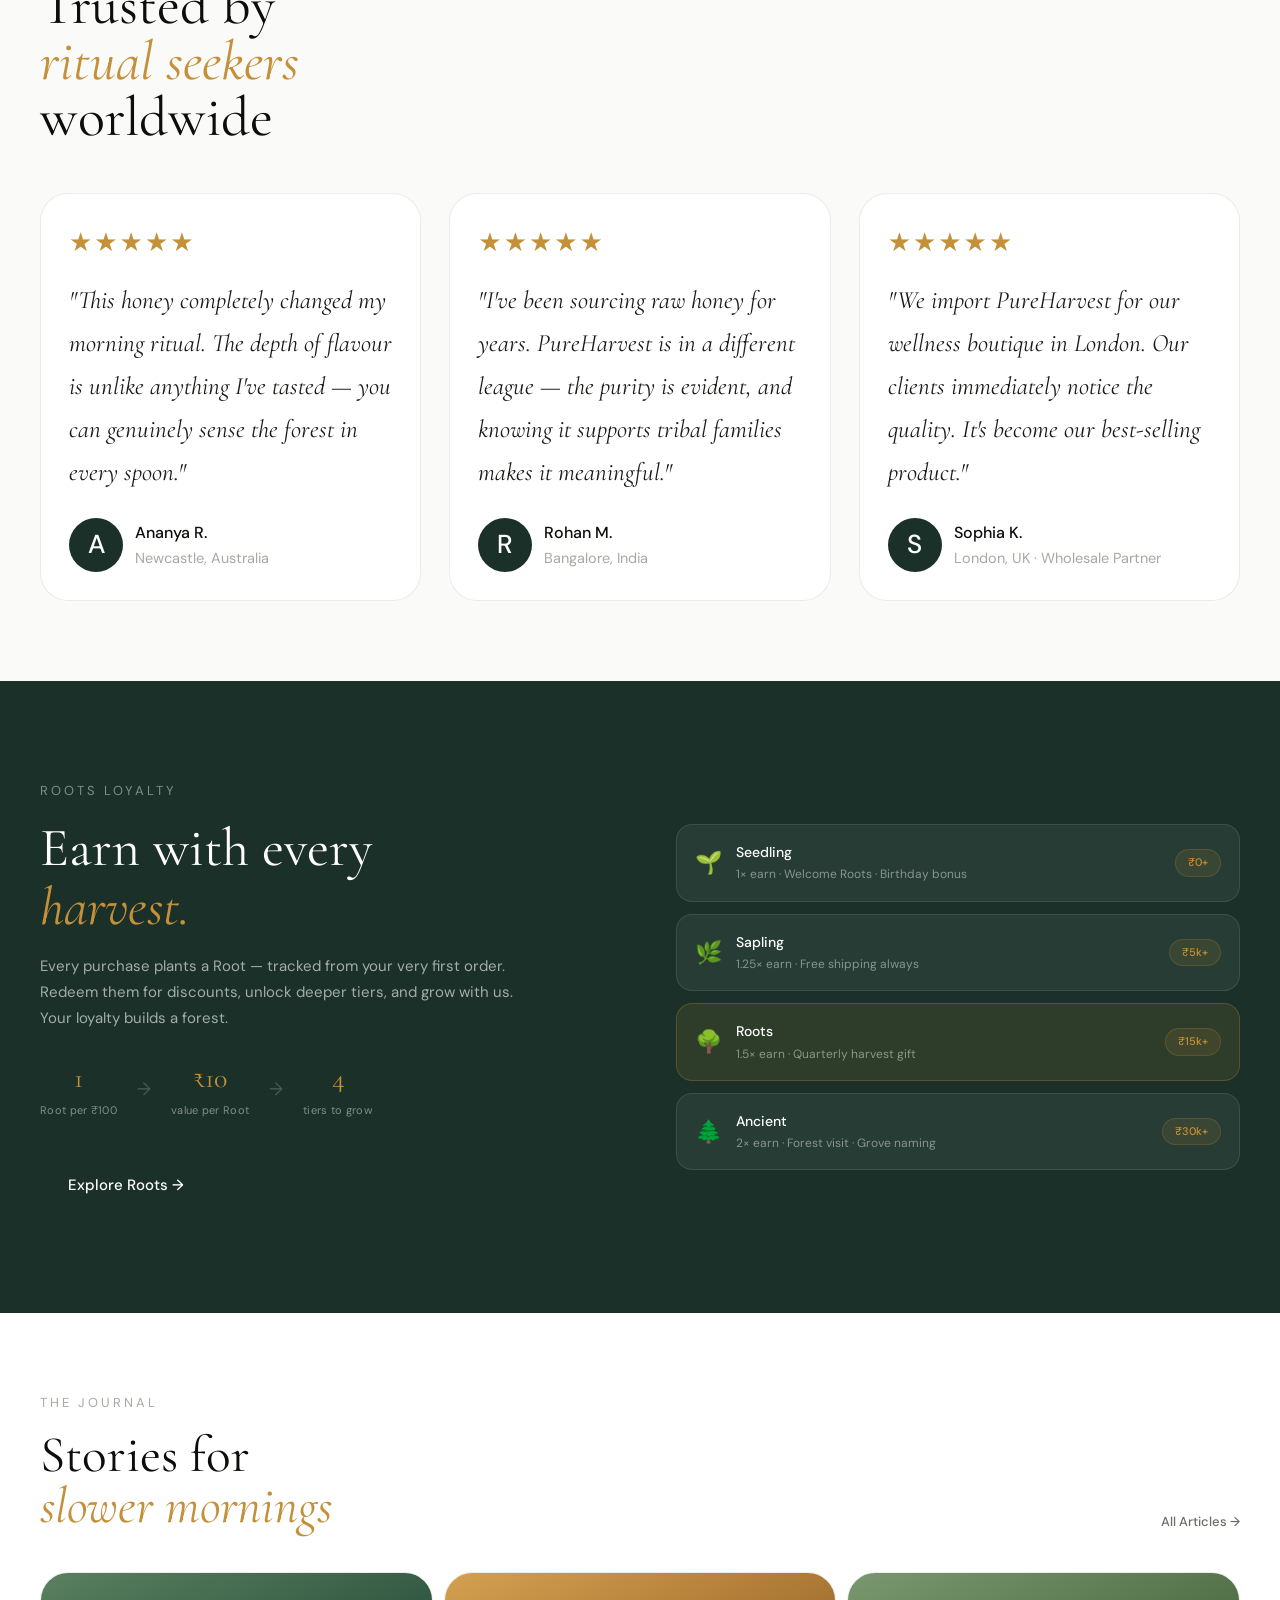
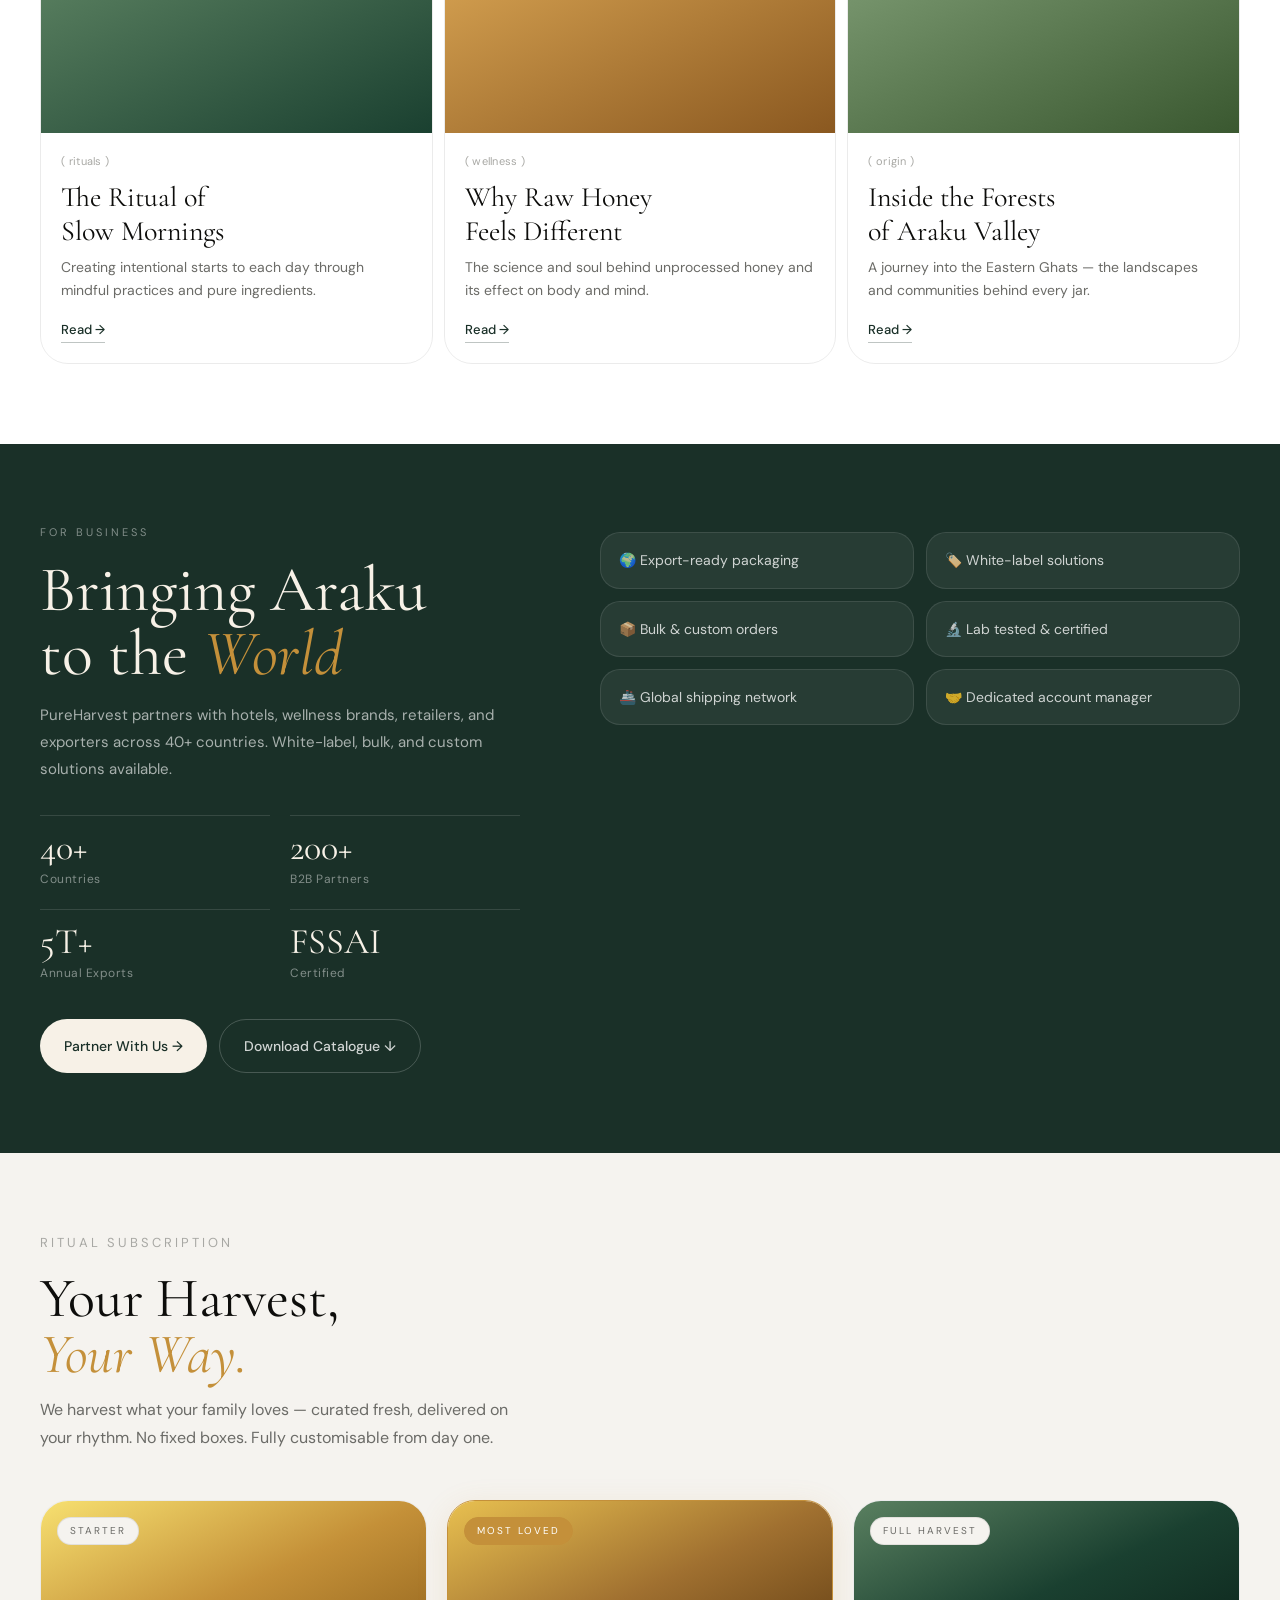
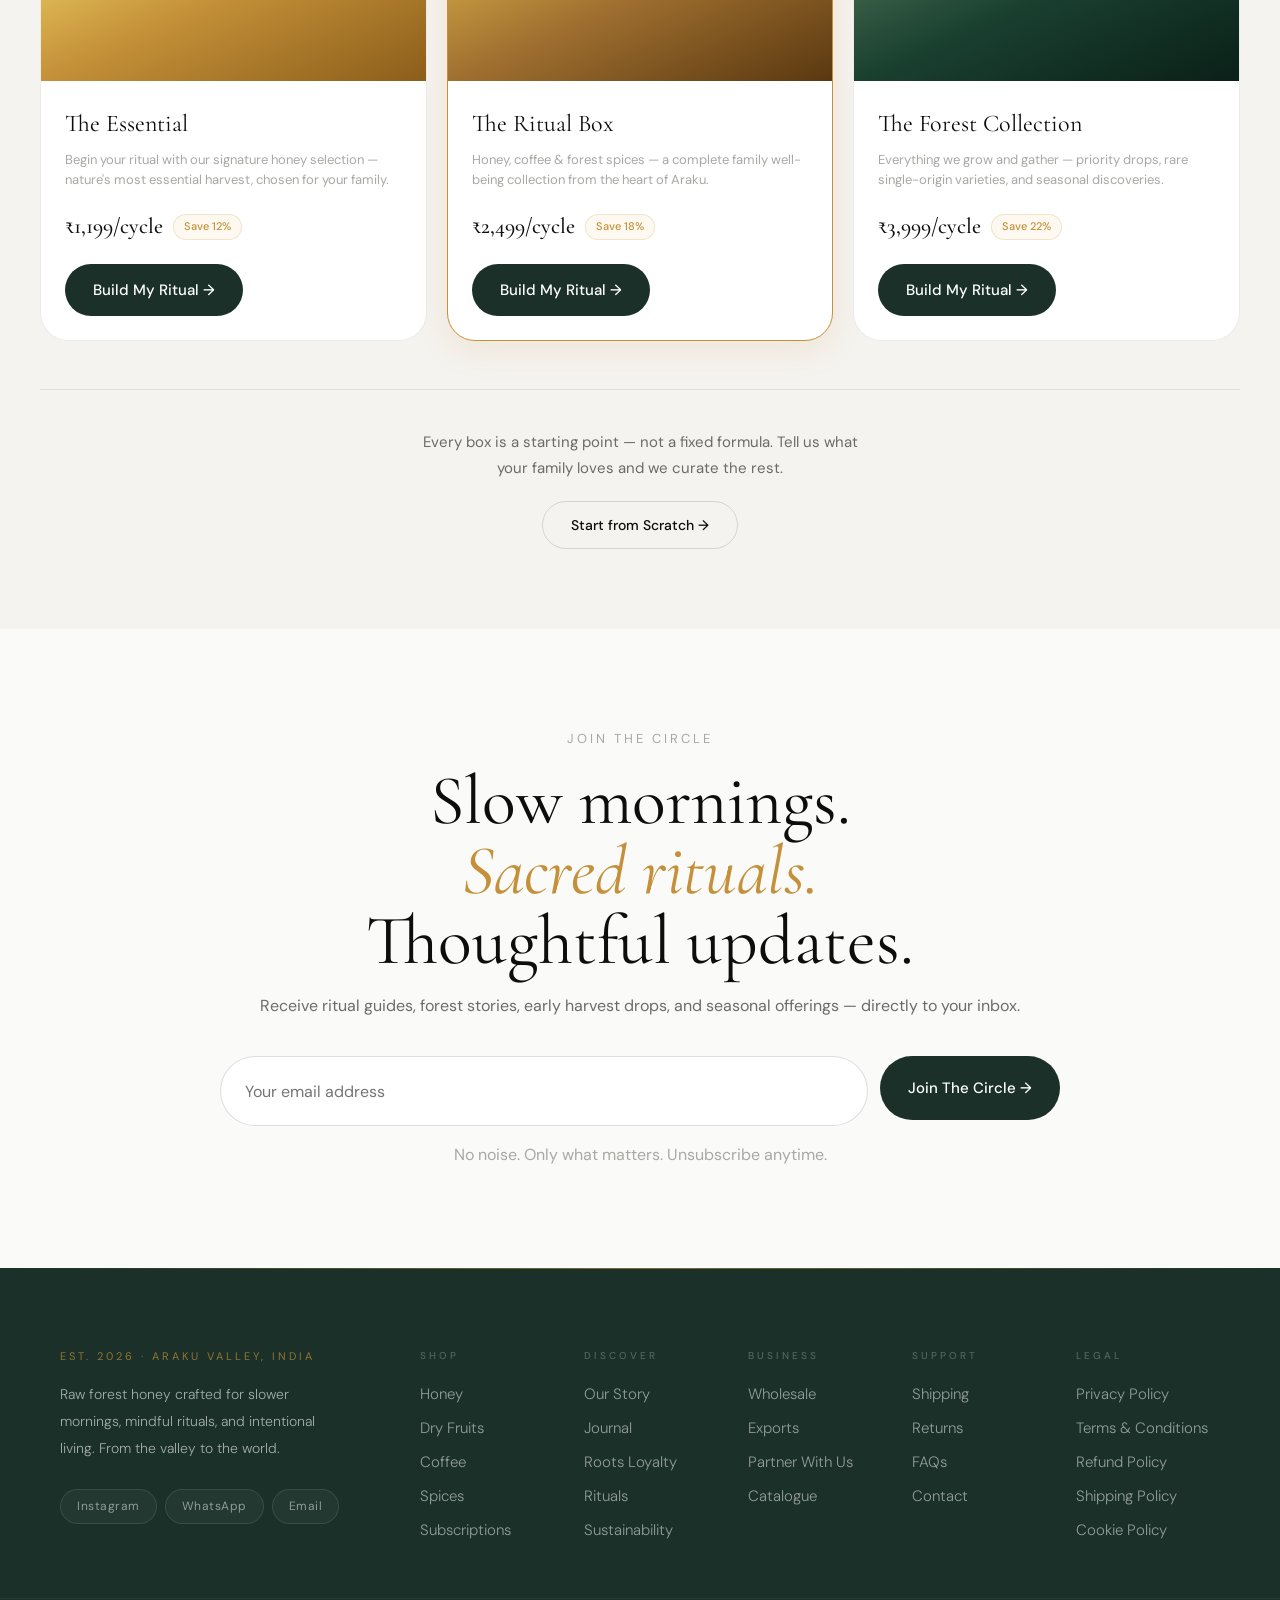
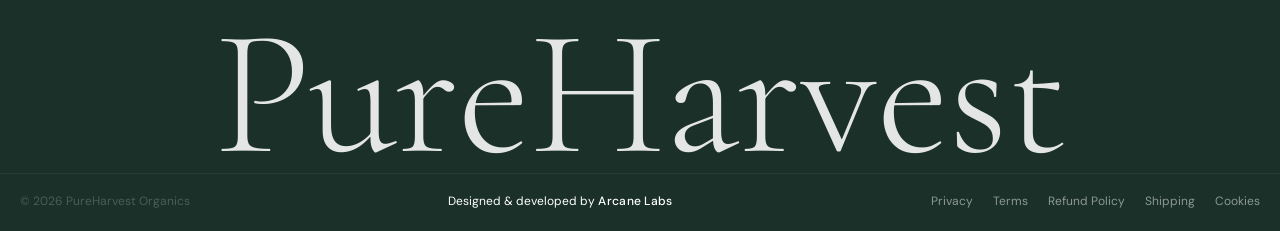
==== commit 74c14268: "Fix drawer mobile scroll and iOS checkout scroll lock; reorder nav drawer to 7 items - touch-action:" ====
--- a/index.html
+++ b/index.html
@@ -267,66 +267,14 @@
   </div>
 
   <nav class="drawer-nav">
-    <a href="roots.html" class="d-link">
-      <div class="d-link-l">
-        <div class="d-icon">🌱</div>
-        <div>
-          <p class="d-link-name">Roots Loyalty</p>
-          <p class="d-link-sub">Earn with every harvest — from order 1</p>
-        </div>
-      </div>
-      <span class="d-arrow">→</span>
-    </a>
-    <a href="#story" class="d-link" onclick="closeMenu()">
-      <div class="d-link-l">
-        <div class="d-icon">🌿</div>
-        <div>
-          <p class="d-link-name">Our Story</p>
-          <p class="d-link-sub">From Araku forests to your table</p>
-        </div>
-      </div>
-      <span class="d-arrow">→</span>
-    </a>
-    <a href="#" class="d-link">
-      <div class="d-link-l">
-        <div class="d-icon">📦</div>
-        <div>
-          <p class="d-link-name">Subscriptions</p>
-          <p class="d-link-sub">Never run out of your ritual</p>
-        </div>
-      </div>
-      <span class="d-arrow">→</span>
-    </a>
-    <a href="#" class="d-link">
-      <div class="d-link-l">
-        <div class="d-icon">📖</div>
-        <div>
-          <p class="d-link-name">Journal</p>
-          <p class="d-link-sub">Stories, rituals &amp; slow living</p>
-        </div>
-      </div>
-      <span class="d-arrow">→</span>
-    </a>
-    <a href="#b2b" class="d-link" onclick="closeMenu()">
-      <div class="d-link-l">
-        <div class="d-icon">🌍</div>
-        <div>
-          <p class="d-link-name">Exports &amp; B2B</p>
-          <p class="d-link-sub">Bringing Araku to the world</p>
-        </div>
-      </div>
-      <span class="d-arrow">→</span>
-    </a>
-    <a href="#" class="d-link">
-      <div class="d-link-l">
-        <div class="d-icon">👤</div>
-        <div>
-          <p class="d-link-name">My Account</p>
-          <p class="d-link-sub">Orders, rewards &amp; profile</p>
-        </div>
-      </div>
-      <span class="d-arrow">→</span>
-    </a>
+    <!-- My Account first — returning customers; Contact last — utility -->
+    <a href="#" class="d-link"><div class="d-link-l"><div class="d-icon">👤</div><div><p class="d-link-name">My Account</p><p class="d-link-sub">Orders, rewards &amp; profile</p></div></div><span class="d-arrow">→</span></a>
+    <a href="#story" class="d-link" onclick="closeMenu()"><div class="d-link-l"><div class="d-icon">🌿</div><div><p class="d-link-name">Our Story</p><p class="d-link-sub">From Araku forests to your table</p></div></div><span class="d-arrow">→</span></a>
+    <a href="roots.html" class="d-link"><div class="d-link-l"><div class="d-icon">🌱</div><div><p class="d-link-name">Roots Loyalty</p><p class="d-link-sub">Earn with every harvest — from order 1</p></div></div><span class="d-arrow">→</span></a>
+    <a href="#" class="d-link"><div class="d-link-l"><div class="d-icon">📦</div><div><p class="d-link-name">Subscriptions</p><p class="d-link-sub">Never run out of your ritual</p></div></div><span class="d-arrow">→</span></a>
+    <a href="#" class="d-link"><div class="d-link-l"><div class="d-icon">📖</div><div><p class="d-link-name">Journal</p><p class="d-link-sub">Stories, rituals &amp; slow living</p></div></div><span class="d-arrow">→</span></a>
+    <a href="#b2b" class="d-link" onclick="closeMenu()"><div class="d-link-l"><div class="d-icon">🌍</div><div><p class="d-link-name">Exports &amp; B2B</p><p class="d-link-sub">Bringing Araku to the world</p></div></div><span class="d-arrow">→</span></a>
+    <a href="contact.html" class="d-link"><div class="d-link-l"><div class="d-icon">✉️</div><div><p class="d-link-name">Contact</p><p class="d-link-sub">We'd love to hear from you</p></div></div><span class="d-arrow">→</span></a>
   </nav>
 
   <div class="drawer-foot-card">
--- a/style.css
+++ b/style.css
@@ -1737,7 +1737,10 @@
 
 .ritual-drawer {
 
-  touch-action: none;
+  /* pan-y: allows native vertical scroll inside the drawer on iOS/Android
+     while still firing touch events to JS for the drag-to-dismiss gesture.
+     'none' was blocking all scroll — this fixes drawer content not scrolling on mobile. */
+  touch-action: pan-y;
   will-change: transform;
 
 }
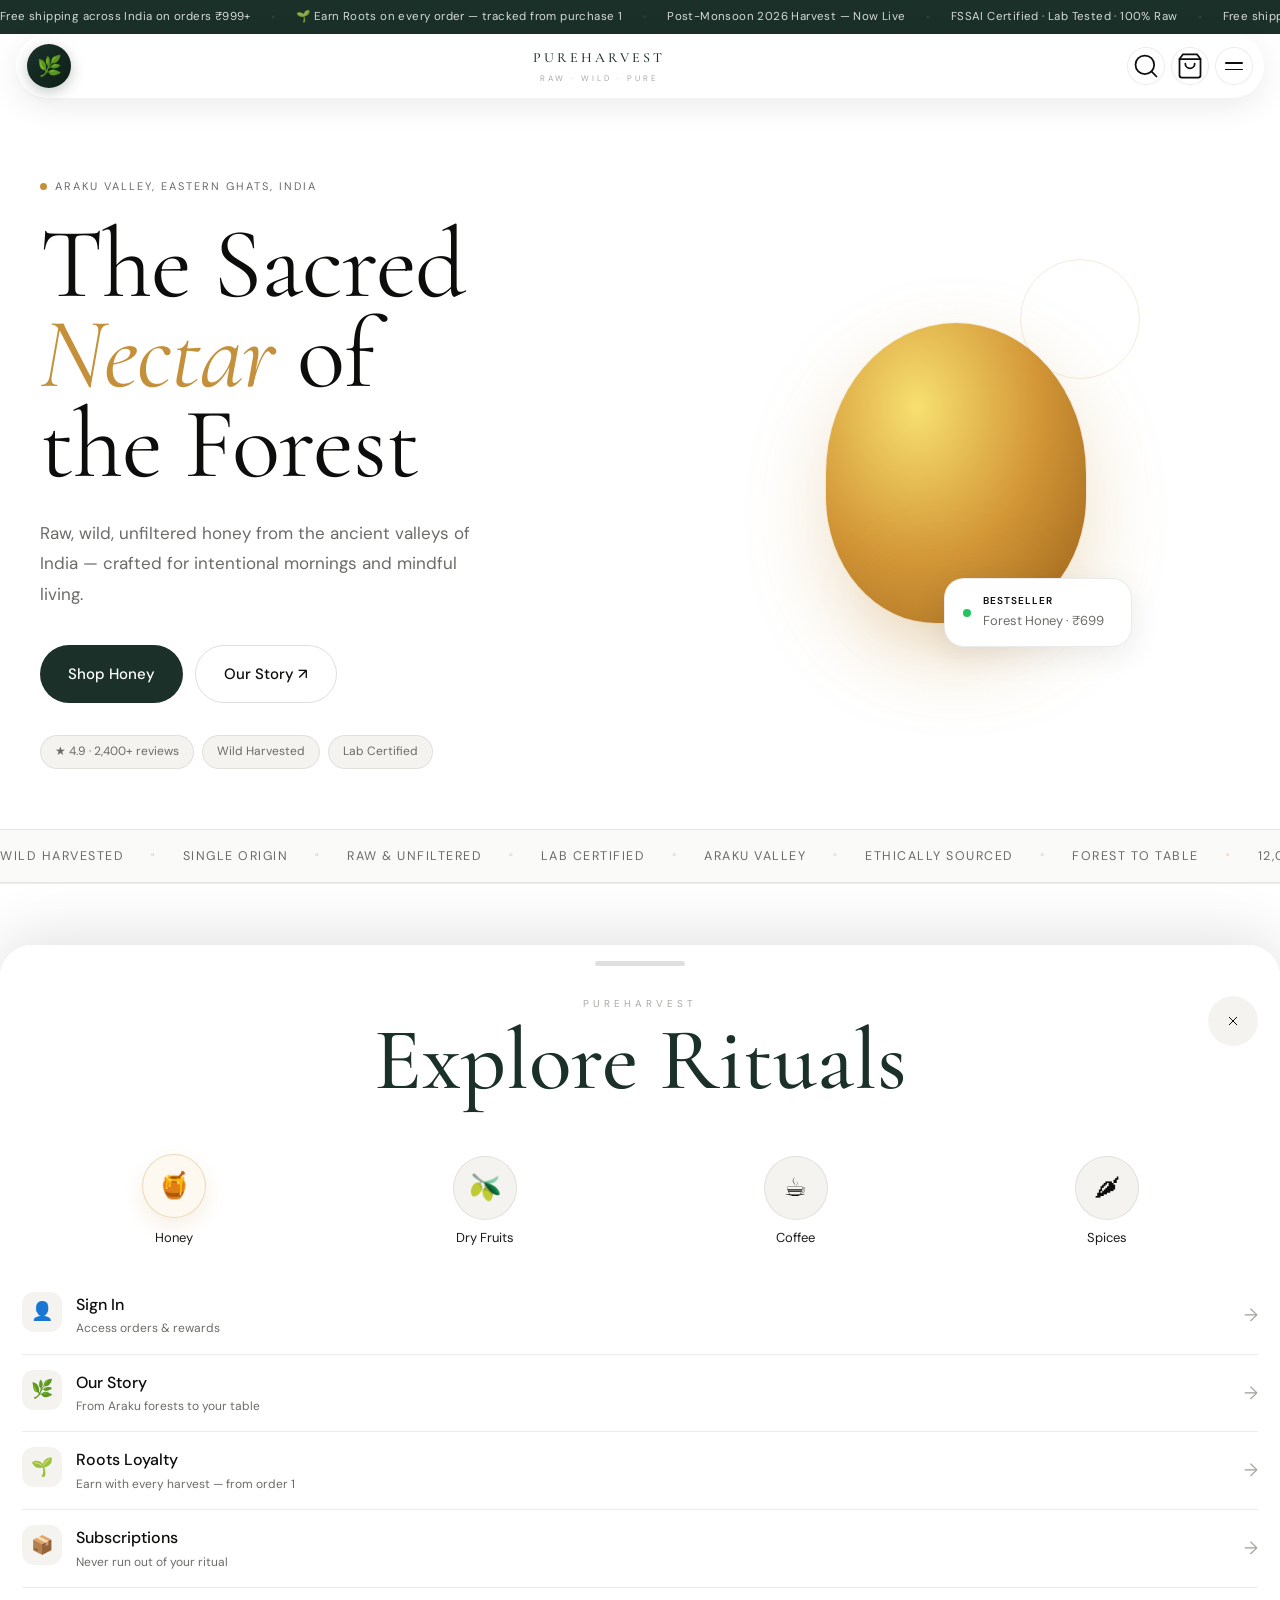
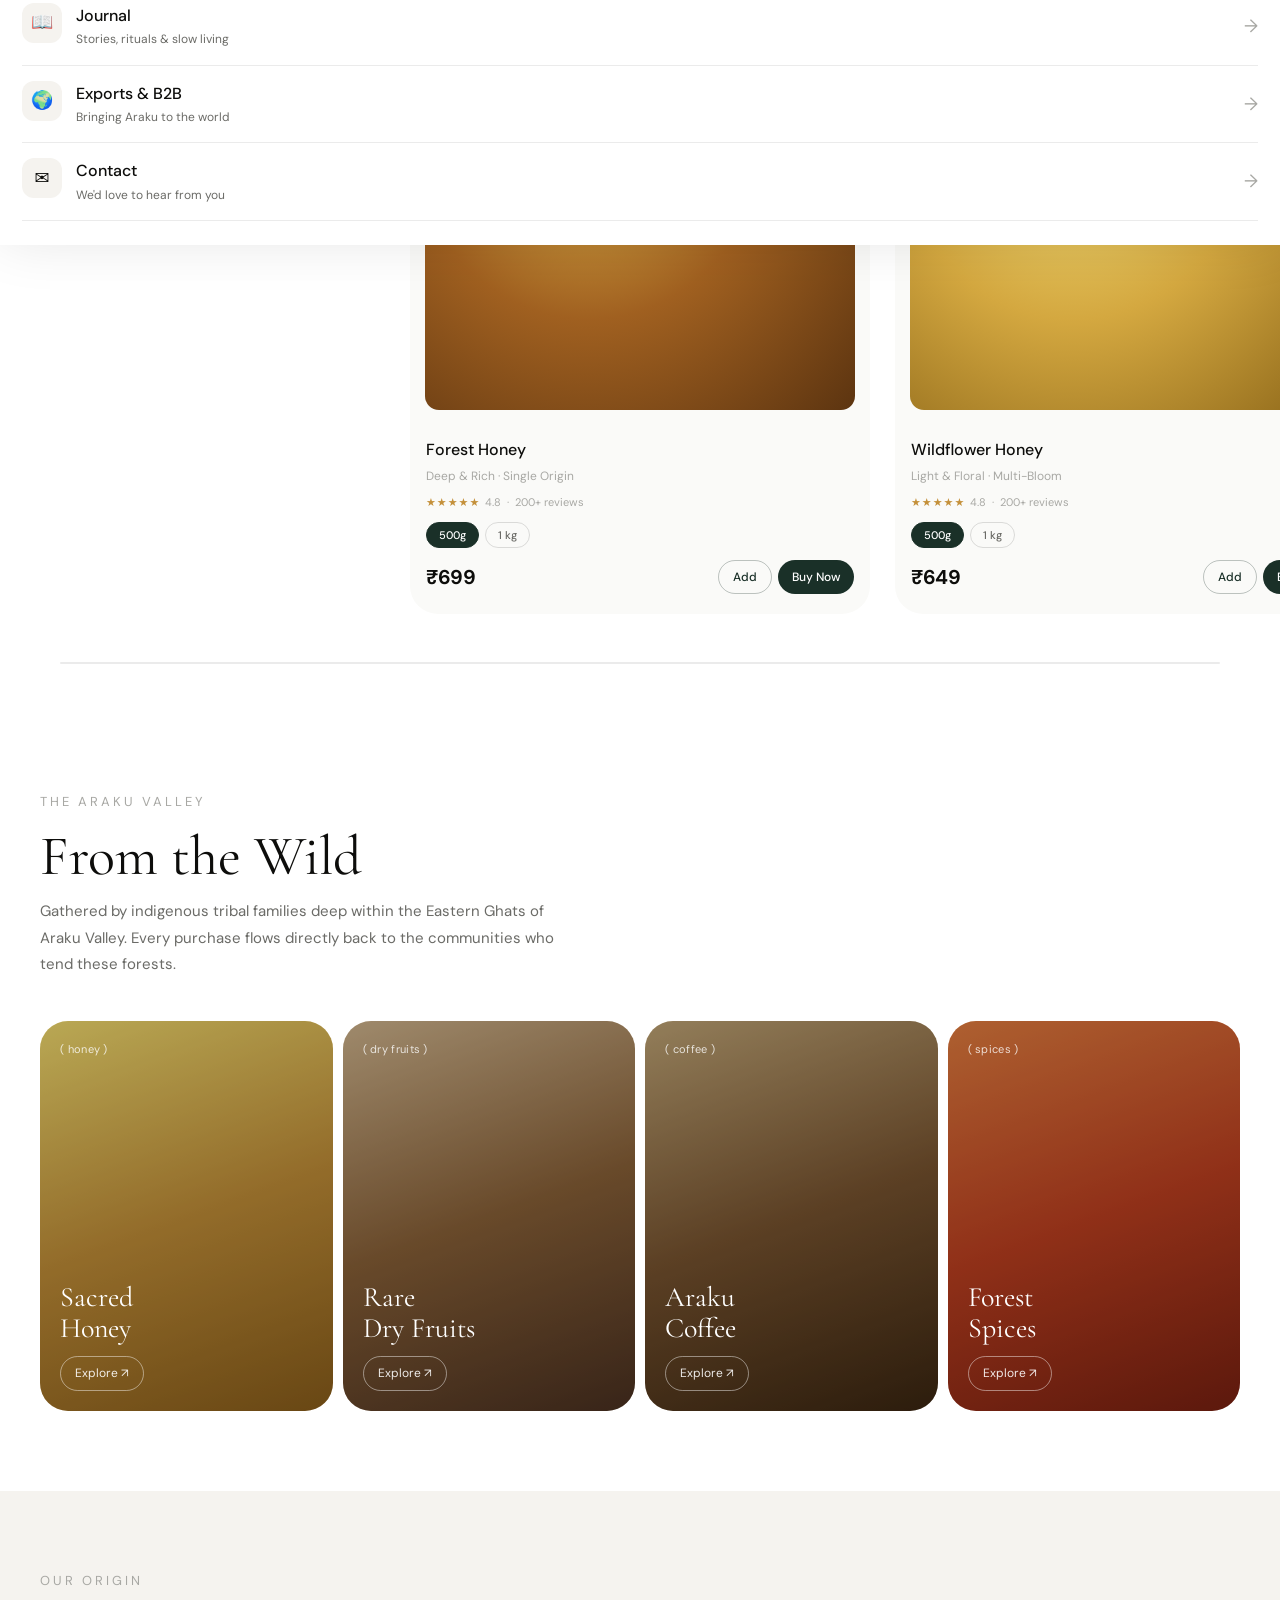
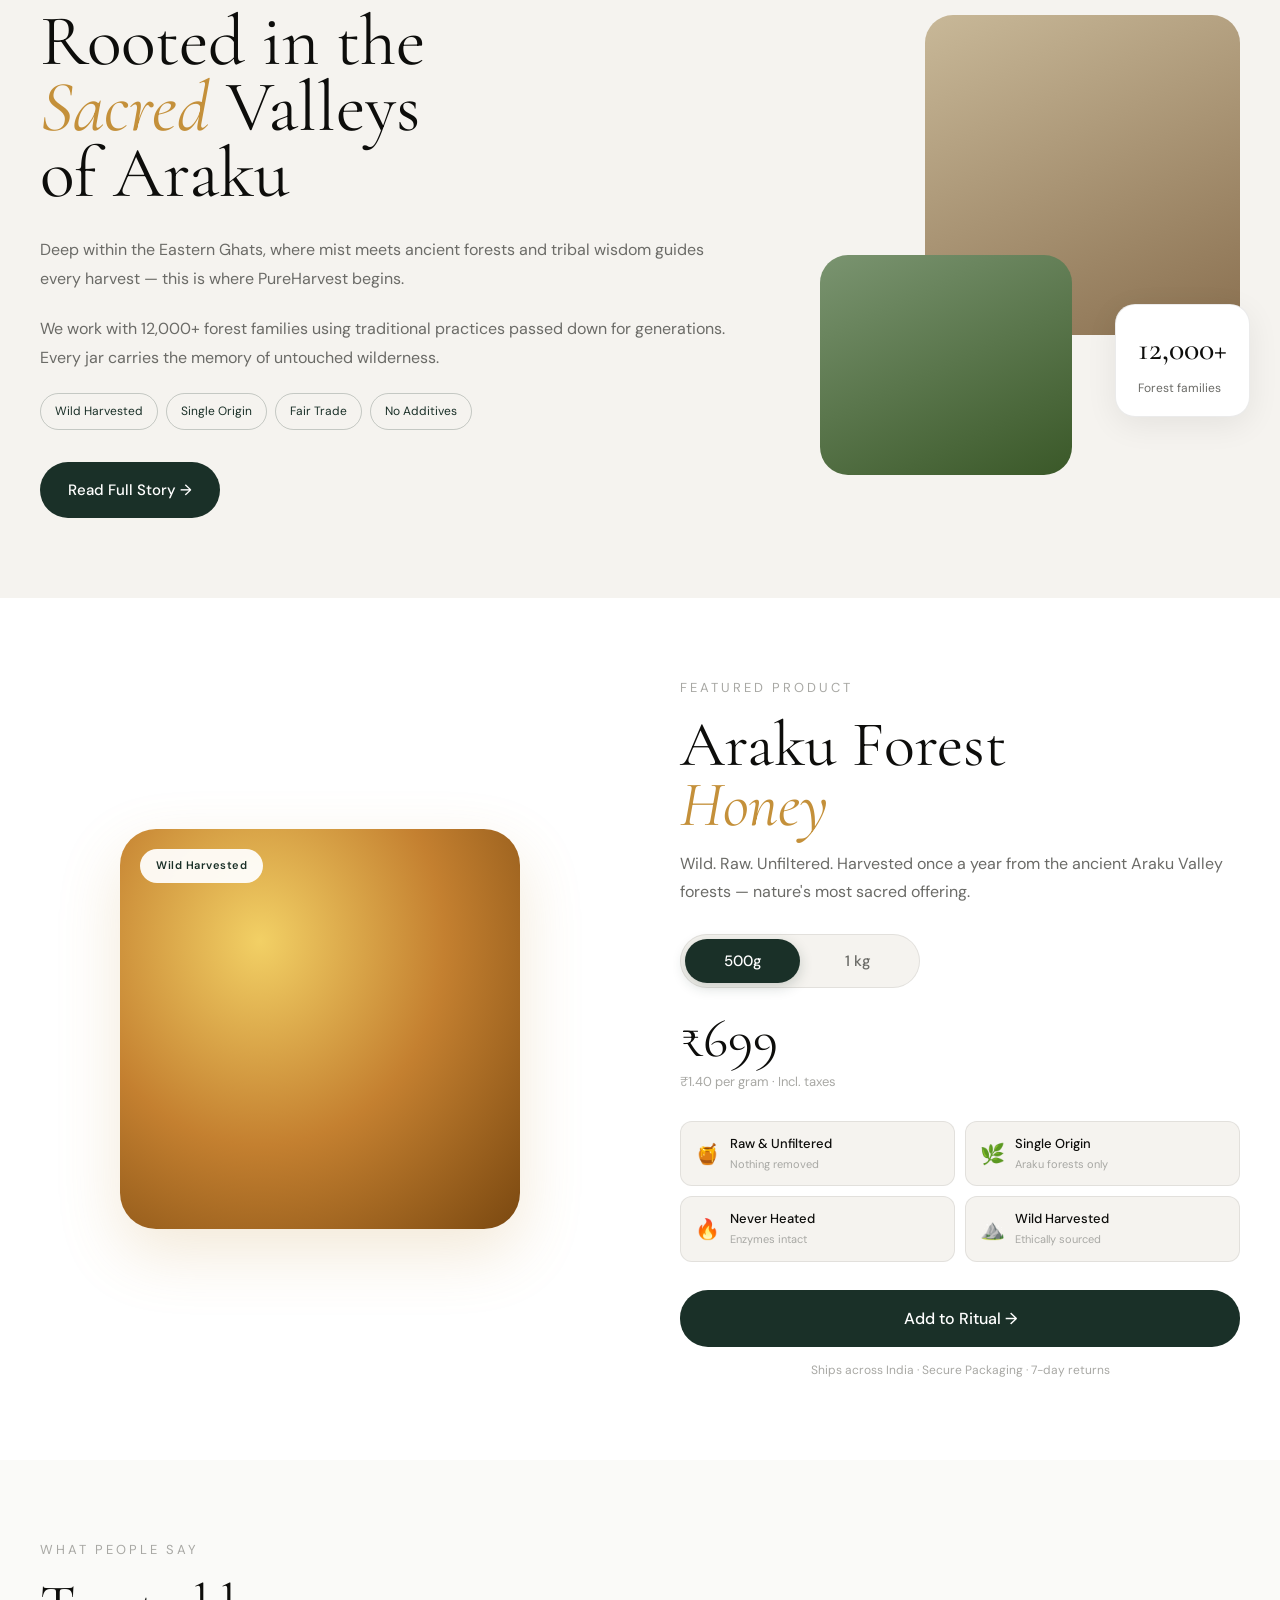
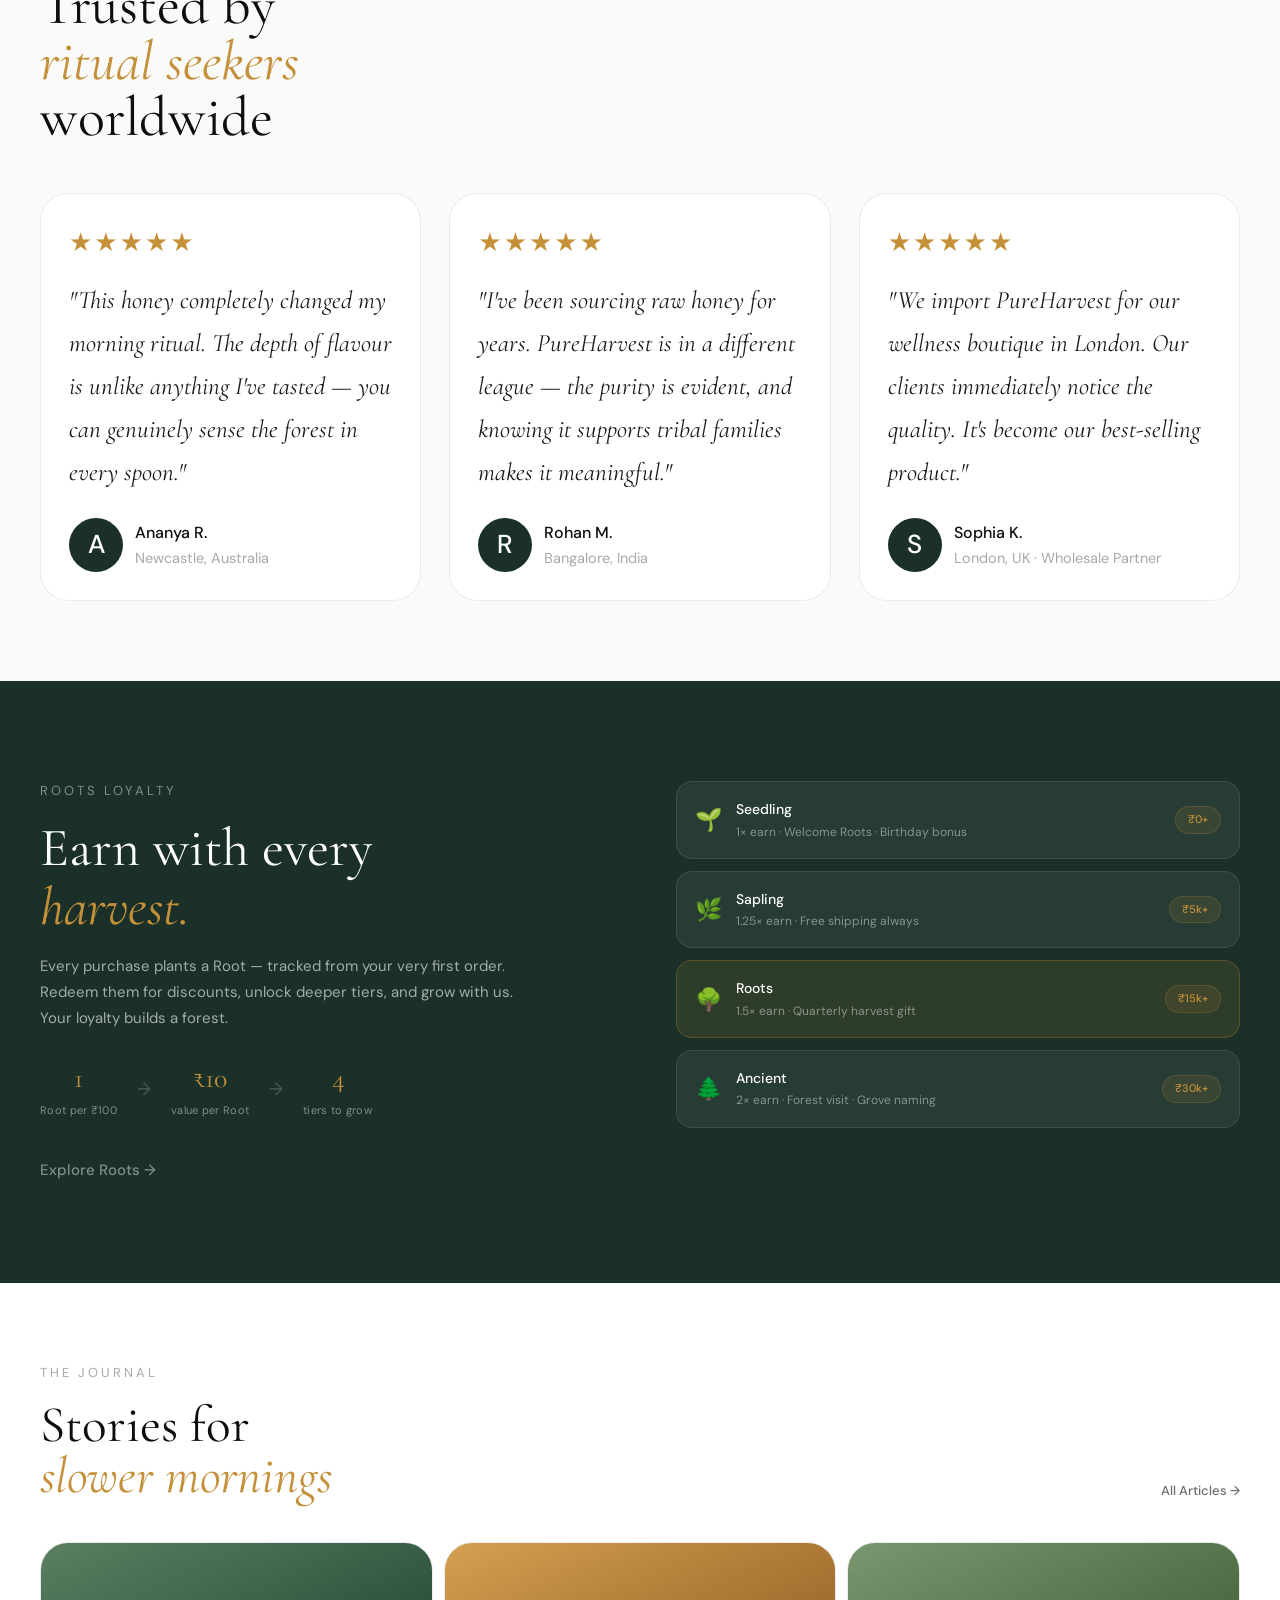
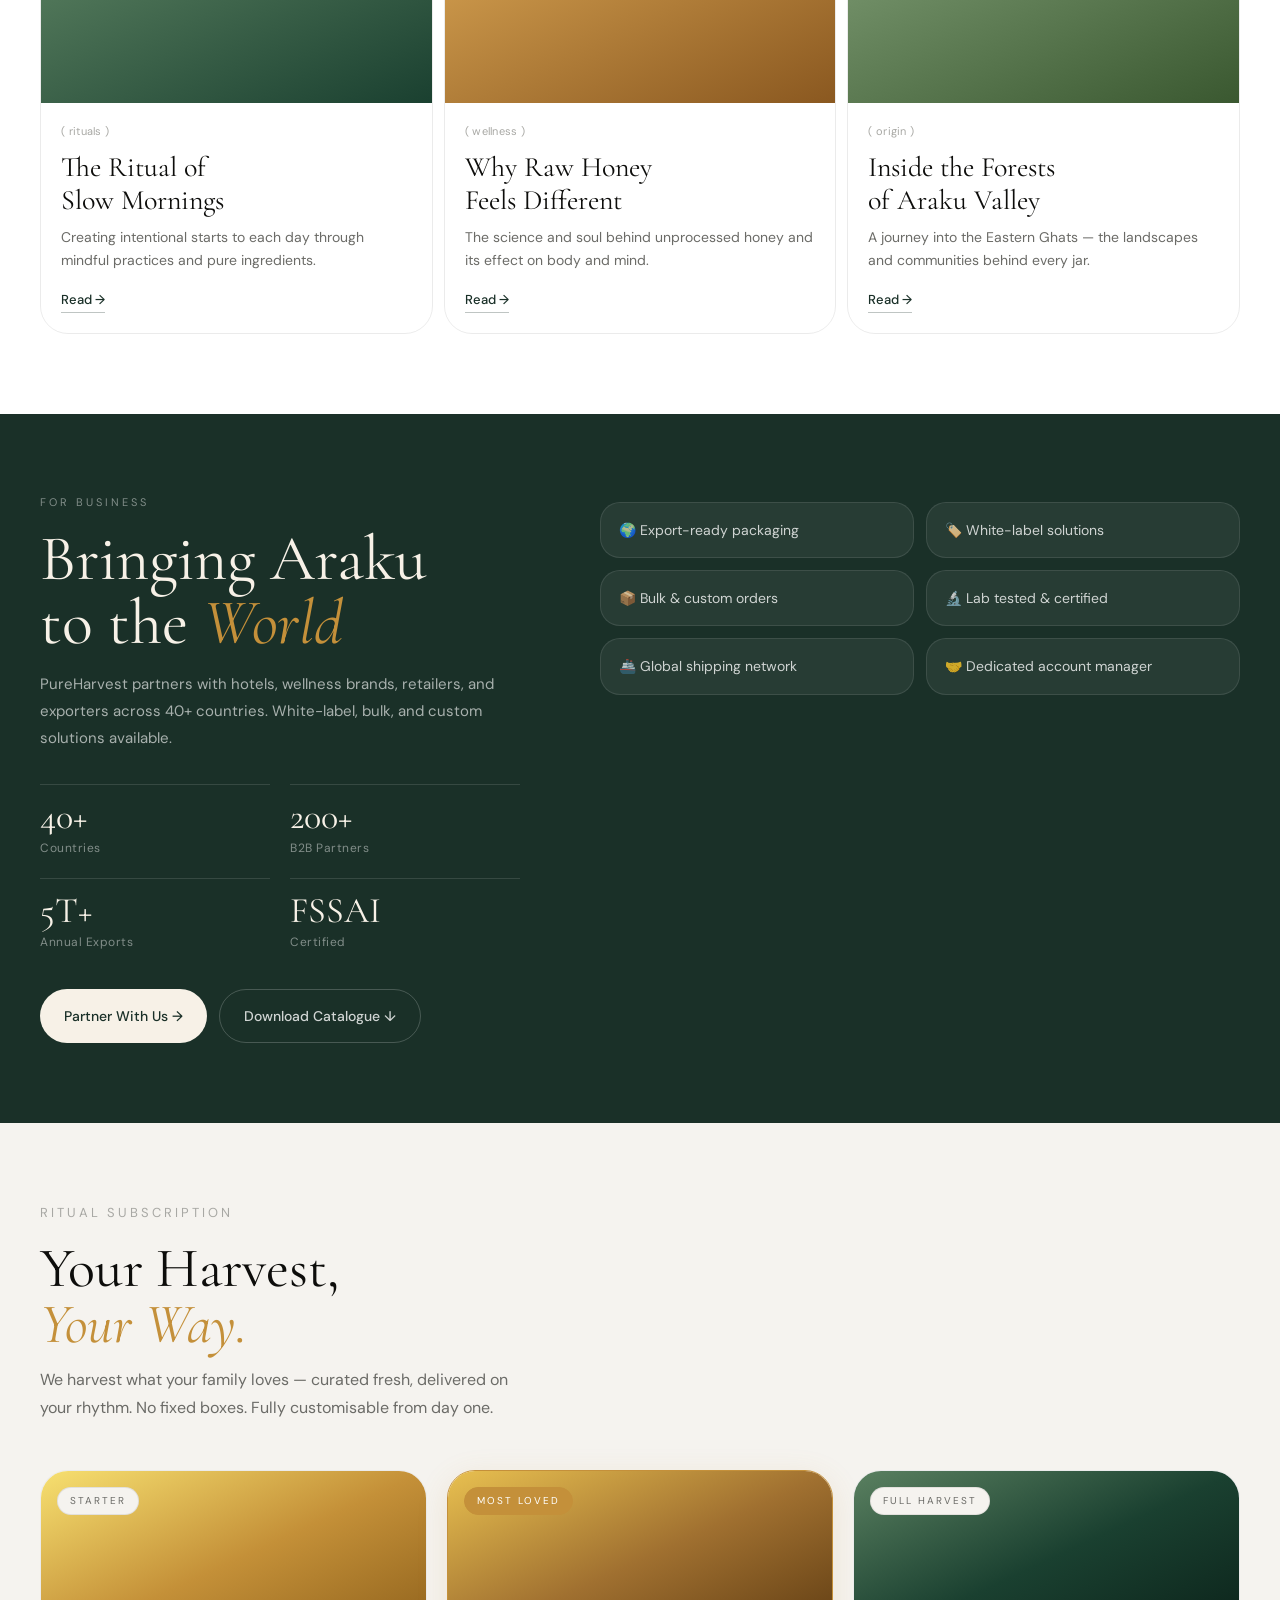
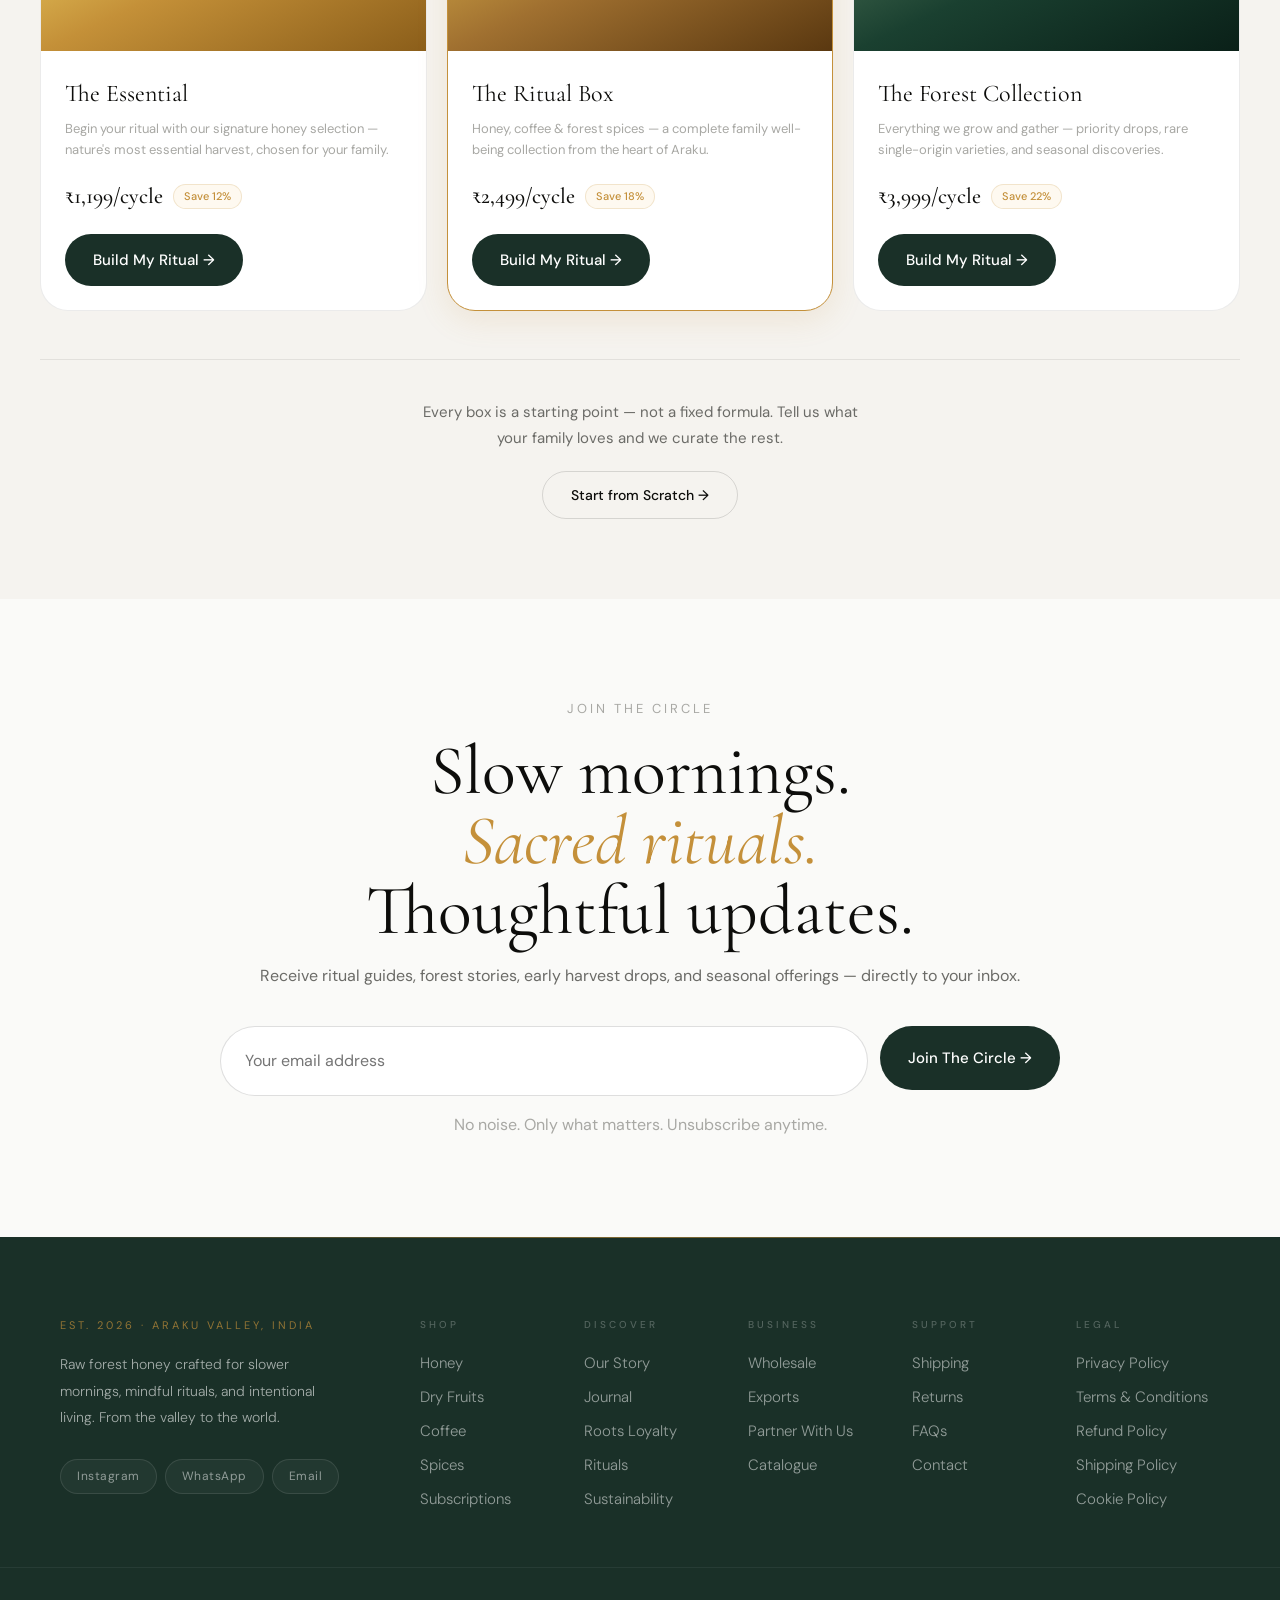
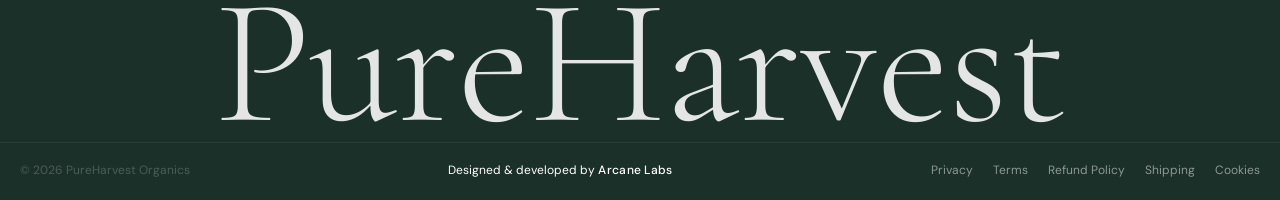
==== commit a9c55b1a: "Checkout M2 redesign, account page, Cloudflare Analytics - Remove GPS button and 27KB inline pincode" ====
--- a/index.html
+++ b/index.html
@@ -268,7 +268,7 @@
 
   <nav class="drawer-nav">
     <!-- My Account first — returning customers; Contact last — utility -->
-    <a href="#" class="d-link"><div class="d-link-l"><div class="d-icon">👤</div><div><p class="d-link-name">My Account</p><p class="d-link-sub">Orders, rewards &amp; profile</p></div></div><span class="d-arrow">→</span></a>
+    <a href="account.html" class="d-link"><div class="d-link-l"><div class="d-icon">👤</div><div><p class="d-link-name">My Account</p><p class="d-link-sub">Orders, rewards &amp; profile</p></div></div><span class="d-arrow">→</span></a>
     <a href="#story" class="d-link" onclick="closeMenu()"><div class="d-link-l"><div class="d-icon">🌿</div><div><p class="d-link-name">Our Story</p><p class="d-link-sub">From Araku forests to your table</p></div></div><span class="d-arrow">→</span></a>
     <a href="roots.html" class="d-link"><div class="d-link-l"><div class="d-icon">🌱</div><div><p class="d-link-name">Roots Loyalty</p><p class="d-link-sub">Earn with every harvest — from order 1</p></div></div><span class="d-arrow">→</span></a>
     <a href="#" class="d-link"><div class="d-link-l"><div class="d-icon">📦</div><div><p class="d-link-name">Subscriptions</p><p class="d-link-sub">Never run out of your ritual</p></div></div><span class="d-arrow">→</span></a>
@@ -1259,5 +1259,8 @@
 
 <script src="script.js"></script>
   <script src="checkout.js"></script>
+  <!-- Cloudflare Web Analytics -->
+  <script defer src='https://static.cloudflareinsights.com/beacon.min.js' data-cf-beacon='{"token": "bb306b97acc943e2b715a00f781bbe0e"}'></script>
+  <!-- End Cloudflare Web Analytics -->
 </body>
 </html>
--- a/style.css
+++ b/style.css
@@ -1394,6 +1394,12 @@
   box-shadow: -8px 0 48px rgba(0,0,0,0.12);
 }
 .cart-sidebar.active .cart-panel { transform: translateX(0); }
+
+/* Force full-width on small phones — max-width:400px would otherwise leave
+   a visible gap on devices narrower than 400px (iPhone SE, older Androids) */
+@media (max-width: 480px) {
+  .cart-panel { max-width: 100%; }
+}
 .cart-head {
   display: flex; align-items: center; justify-content: space-between;
   padding: 24px 24px 20px;
@@ -1956,10 +1962,32 @@
 .co-input-flex { flex: 1; }
 .co-input-pin { max-width: 140px; }
 
-.co-pin-row { display: flex; align-items: center; gap: 14px; flex-wrap: wrap; }
-.co-pin-loc { font-size: 13px; font-weight: 500; transition: color 0.2s; }
-
-.co-textarea { resize: none; line-height: 1.5; }
+/* Phone + Pincode side-by-side — never stacks, even on small phones */
+.co-phone-pin-row { display: flex; gap: 12px; align-items: flex-start; }
+.co-phone-pin-row .co-field--phone { flex: 3; min-width: 0; }
+.co-phone-pin-row .co-field--pin   { flex: 2; min-width: 0; }
+
+/* Pin location label shown below the pincode input */
+.co-pin-loc { display: block; font-size: 11px; font-weight: 500; margin-top: 5px; transition: color 0.2s; }
+
+/* Two-field side-by-side row (Flat+Building, City+State) */
+.co-field-row { display: flex; gap: 12px; }
+.co-field-row .co-field { flex: 1; min-width: 0; }
+
+/* Read-only auto-filled inputs (City, State) */
+.co-input-auto {
+  background: rgba(255,255,255,0.04) !important;
+  color: rgba(255,255,255,0.55) !important;
+  cursor: default;
+  border-color: rgba(255,255,255,0.08) !important;
+}
+.co-input-auto:focus { outline: none; box-shadow: none; }
+
+/* Mobile tweaks — tighter gaps, stack co-field-row except pinned pairs */
+@media (max-width: 420px) {
+  .co-fields { gap: 12px; }
+  .co-field-row:not(.co-field-row--inline) { flex-direction: column; gap: 8px; }
+}
 
 /* Payment moment */
 .co-pay-summary {
@@ -2128,6 +2156,8 @@
   margin-top: 4px;
   padding: 0 2px;
 }
+/* Collapse the reserved hint space when there's no message, preventing dead space */
+.co-field-hint:empty { min-height: 0; margin-top: 0; }
 
 /* ── Product page: Roots earning display (light bg version) ──
    Used on product-honey.html and future product pages.
@@ -2158,20 +2188,51 @@
 }
 
 /* ── Homepage Roots section ── */
+/* padding: 100px 20px matches every other section on the page (story, b2b,
+   subscriptions, journal all use padding: 80px 20px on the section itself).
+   The 20px horizontal applies at all screen widths — no media query needed. */
 .roots-home {
   background: var(--forest);
-  padding: 100px 0;
+  padding: 100px 20px;
   color: white;
 }
 .roots-home-inner {
   display: grid;
   grid-template-columns: 1fr 1fr;
   gap: 72px;
-  align-items: center;
-}
+  align-items: flex-start; /* pin both columns to top — button anchors below pitch, not floating mid-column */
+}
+
+/* Button override — scoped to roots section only so .btn-primary elsewhere is unchanged.
+   No padding/background/radius: aligns flush with the copy above it.
+   Muted white text at rest; full white on hover — text-link feel, not a pill. */
+.roots-home .btn-primary {
+  background: transparent;
+  color: rgba(255,255,255,0.45);
+  padding: 0;
+  border-radius: 0;
+  transition: color 0.2s ease;
+}
+.roots-home .btn-primary:hover {
+  background: transparent;
+  color: rgba(255,255,255,1);
+  transform: none;
+}
+
+/* Below 900px: single column */
 @media (max-width: 900px) {
-  .roots-home-inner { grid-template-columns: 1fr; gap: 48px; }
-}
+  .roots-home-inner { grid-template-columns: 1fr; gap: 40px; }
+}
+/* Below 600px: reduce vertical padding and tighten inner spacing */
+@media (max-width: 600px) {
+  .roots-home       { padding: 64px 20px; }           /* shorter top/bottom on mobile */
+  .roots-home-inner { gap: 36px; }
+  .roots-home-p     { max-width: 100%; }              /* drop 480px cap in single-column */
+  .roots-earn-strip { gap: 12px; }                    /* tighter on small screens */
+  .roots-home-tiers { gap: 10px; }
+  .rht-sub          { font-size: 11px; }              /* prevent text overflowing narrow cards */
+}
+
 .roots-home-h2 {
   font-family: var(--serif);
   font-size: clamp(36px, 5vw, 54px);
@@ -2195,7 +2256,7 @@
   align-items: center;
   gap: 20px;
   margin-bottom: 36px;
-  flex-wrap: wrap;
+  flex-wrap: nowrap; /* keep on one line — wrapping looks broken */
 }
 .roots-earn-stat { text-align: center; }
 .res-num {
@@ -2228,9 +2289,9 @@
   border-color: rgba(196,144,58,0.28);
 }
 .rht-icon { font-size: 22px; flex-shrink: 0; }
-.rht-card > div { flex: 1; }
+.rht-card > div { flex: 1; min-width: 0; } /* min-width:0 prevents text overflowing card */
 .rht-name { font-size: 14px; font-weight: 500; color: white; margin-bottom: 2px; }
-.rht-sub { font-size: 12px; color: rgba(255,255,255,0.45); }
+.rht-sub  { font-size: 12px; color: rgba(255,255,255,0.45); }
 .rht-badge {
   font-size: 11px;
   font-weight: 500;
@@ -2243,3 +2304,373 @@
   flex-shrink: 0;
 }
 
+/* ═══════════════════════════════════════
+   ACCOUNT PAGE
+   ═══════════════════════════════════════ */
+
+.acct-main {
+  min-height: 80vh;
+  padding: 60px 0 80px;
+  background: var(--forest);
+}
+
+.acct-wrap {
+  max-width: 520px;
+  margin: 0 auto;
+  padding: 0 24px;
+}
+
+/* Hero */
+.acct-eyebrow {
+  font-family: var(--sans);
+  font-size: 11px;
+  letter-spacing: 0.12em;
+  text-transform: uppercase;
+  color: var(--honey);
+  margin-bottom: 12px;
+}
+
+.acct-h1 {
+  font-family: var(--serif);
+  font-size: clamp(48px, 10vw, 72px);
+  font-weight: 300;
+  line-height: 1.05;
+  color: #fff;
+  margin: 0 0 16px;
+}
+
+.acct-h1 em {
+  font-style: italic;
+  color: var(--honey);
+}
+
+.acct-sub {
+  font-size: 15px;
+  color: rgba(255,255,255,0.55);
+  line-height: 1.6;
+  margin-bottom: 36px;
+}
+
+/* Sign-in card */
+.acct-card {
+  background: rgba(255,255,255,0.04);
+  border: 1px solid rgba(255,255,255,0.1);
+  border-radius: 20px;
+  padding: 28px 24px;
+  margin-bottom: 32px;
+}
+
+.acct-card-label {
+  font-size: 13px;
+  color: rgba(255,255,255,0.45);
+  margin-bottom: 16px;
+}
+
+.acct-input-group { margin-bottom: 6px; }
+
+.acct-input {
+  width: 100%;
+  background: rgba(255,255,255,0.06);
+  border: 1px solid rgba(255,255,255,0.14);
+  border-radius: 12px;
+  color: #fff;
+  font-family: var(--sans);
+  font-size: 15px;
+  padding: 13px 16px;
+  outline: none;
+  transition: border-color 0.2s, box-shadow 0.2s;
+  box-sizing: border-box;
+}
+
+.acct-input::placeholder { color: rgba(255,255,255,0.3); }
+
+.acct-input:focus {
+  border-color: rgba(196,144,58,0.6);
+  box-shadow: 0 0 0 3px rgba(196,144,58,0.1);
+}
+
+.acct-input--error {
+  border-color: rgba(220,80,60,0.6) !important;
+  box-shadow: 0 0 0 3px rgba(220,80,60,0.08) !important;
+}
+
+.acct-hint {
+  font-size: 12px;
+  color: rgba(220,80,60,0.85);
+  min-height: 18px;
+  margin-top: 6px;
+  padding: 0 2px;
+}
+
+.acct-cta {
+  width: 100%;
+  margin-top: 16px;
+  padding: 14px;
+  background: var(--honey);
+  border: none;
+  border-radius: 12px;
+  color: var(--forest-2);
+  font-family: var(--sans);
+  font-size: 15px;
+  font-weight: 500;
+  cursor: pointer;
+  transition: background 0.2s, transform 0.15s;
+}
+
+.acct-cta:hover { background: var(--honey-dk); transform: translateY(-1px); }
+.acct-cta:active { transform: translateY(0); }
+
+.acct-privacy {
+  font-size: 11px;
+  color: rgba(255,255,255,0.3);
+  text-align: center;
+  margin-top: 14px;
+}
+
+.acct-privacy a { color: rgba(255,255,255,0.45); text-decoration: underline; }
+
+/* Sent confirmation */
+.acct-sent {
+  display: none;
+  text-align: center;
+  padding: 32px 24px;
+  background: rgba(255,255,255,0.04);
+  border: 1px solid rgba(255,255,255,0.1);
+  border-radius: 20px;
+  margin-bottom: 32px;
+}
+
+.acct-sent-icon { font-size: 40px; margin-bottom: 16px; }
+
+.acct-sent-title {
+  font-family: var(--serif);
+  font-size: 24px;
+  color: #fff;
+  margin-bottom: 10px;
+}
+
+.acct-sent-sub {
+  font-size: 14px;
+  color: rgba(255,255,255,0.5);
+  line-height: 1.6;
+  margin-bottom: 24px;
+}
+
+.acct-sent-sub strong { color: rgba(255,255,255,0.85); }
+
+.acct-back {
+  background: none;
+  border: none;
+  color: var(--honey);
+  font-family: var(--sans);
+  font-size: 14px;
+  cursor: pointer;
+  padding: 0;
+  text-decoration: underline;
+}
+
+/* Teaser cards */
+.acct-teaser { margin-top: 8px; }
+
+.acct-teaser-label {
+  font-size: 11px;
+  letter-spacing: 0.1em;
+  text-transform: uppercase;
+  color: rgba(255,255,255,0.3);
+  margin-bottom: 16px;
+  font-family: var(--sans);
+}
+
+.acct-teaser-grid {
+  display: grid;
+  grid-template-columns: repeat(3, 1fr);
+  gap: 12px;
+}
+
+.acct-teaser-card {
+  background: rgba(255,255,255,0.03);
+  border: 1px solid rgba(255,255,255,0.07);
+  border-radius: 16px;
+  padding: 20px 16px;
+}
+
+.acct-teaser-icon { font-size: 22px; display: block; margin-bottom: 10px; }
+
+.acct-teaser-name {
+  font-size: 13px;
+  font-weight: 500;
+  color: rgba(255,255,255,0.7);
+  margin-bottom: 6px;
+}
+
+.acct-teaser-desc {
+  font-size: 11px;
+  color: rgba(255,255,255,0.35);
+  line-height: 1.5;
+}
+
+/* Mobile */
+@media (max-width: 520px) {
+  .acct-main { padding: 40px 0 60px; }
+  .acct-teaser-grid { grid-template-columns: 1fr; }
+  .acct-teaser-card { display: flex; align-items: flex-start; gap: 14px; padding: 16px; }
+  .acct-teaser-icon { margin-bottom: 0; flex-shrink: 0; }
+}
+
+/* ── Dashboard (signed-in view — JS rendered) ── */
+
+.acct-db-bar {
+  display: flex;
+  justify-content: space-between;
+  align-items: flex-start;
+  margin-bottom: 28px;
+  gap: 12px;
+}
+
+.acct-db-greet {
+  font-family: var(--serif);
+  font-size: 26px;
+  color: #fff;
+  margin-bottom: 4px;
+}
+
+.acct-db-since { font-size: 12px; color: rgba(255,255,255,0.35); }
+
+.acct-signout-btn {
+  background: none;
+  border: 1px solid rgba(255,255,255,0.15);
+  border-radius: 8px;
+  color: rgba(255,255,255,0.4);
+  font-family: var(--sans);
+  font-size: 12px;
+  padding: 7px 14px;
+  cursor: pointer;
+  white-space: nowrap;
+  flex-shrink: 0;
+  transition: border-color 0.2s, color 0.2s;
+}
+.acct-signout-btn:hover { border-color: rgba(255,255,255,0.3); color: rgba(255,255,255,0.7); }
+
+/* Roots balance card */
+.acct-roots-card {
+  background: linear-gradient(135deg, rgba(196,144,58,0.18) 0%, rgba(196,144,58,0.07) 100%);
+  border: 1px solid rgba(196,144,58,0.28);
+  border-radius: 20px;
+  padding: 24px;
+  margin-bottom: 14px;
+}
+
+.acct-roots-top {
+  display: flex;
+  justify-content: space-between;
+  align-items: flex-start;
+  gap: 12px;
+  margin-bottom: 18px;
+}
+
+.acct-roots-label {
+  font-size: 11px;
+  letter-spacing: 0.1em;
+  text-transform: uppercase;
+  color: rgba(255,255,255,0.4);
+  margin-bottom: 8px;
+  font-family: var(--sans);
+}
+
+.acct-roots-num {
+  font-family: var(--serif);
+  font-size: 56px;
+  font-weight: 300;
+  color: var(--honey);
+  line-height: 1;
+  margin-bottom: 10px;
+}
+
+.acct-roots-unit { font-size: 22px; color: rgba(196,144,58,0.55); }
+
+.acct-roots-redeem { font-size: 13px; color: rgba(255,255,255,0.45); line-height: 1.5; }
+.acct-roots-redeem strong { color: rgba(255,255,255,0.85); }
+
+.acct-tier-badge {
+  display: flex;
+  flex-direction: column;
+  align-items: center;
+  gap: 5px;
+  background: rgba(255,255,255,0.05);
+  border: 1px solid rgba(255,255,255,0.1);
+  border-radius: 14px;
+  padding: 14px 18px;
+  flex-shrink: 0;
+}
+
+.acct-tier-icon { font-size: 26px; }
+
+.acct-tier-name {
+  font-size: 11px;
+  color: rgba(255,255,255,0.45);
+  font-family: var(--sans);
+  letter-spacing: 0.06em;
+}
+
+.acct-roots-link {
+  display: block;
+  padding-top: 16px;
+  border-top: 1px solid rgba(196,144,58,0.18);
+  font-size: 13px;
+  color: var(--honey);
+  text-decoration: none;
+}
+.acct-roots-link:hover { text-decoration: underline; }
+
+/* Generic section card (Orders, Profile) */
+.acct-section {
+  background: rgba(255,255,255,0.03);
+  border: 1px solid rgba(255,255,255,0.07);
+  border-radius: 20px;
+  padding: 24px;
+  margin-bottom: 14px;
+}
+
+.acct-section-title {
+  font-size: 11px;
+  letter-spacing: 0.1em;
+  text-transform: uppercase;
+  color: rgba(255,255,255,0.3);
+  margin-bottom: 18px;
+  font-family: var(--sans);
+}
+
+/* Empty orders state */
+.acct-orders-empty { text-align: center; padding: 16px 0 8px; }
+.acct-orders-icon  { font-size: 30px; display: block; margin-bottom: 10px; }
+.acct-orders-msg   { font-size: 14px; color: rgba(255,255,255,0.35); margin-bottom: 14px; }
+.acct-shop-link    { font-size: 13px; color: var(--honey); text-decoration: none; }
+.acct-shop-link:hover { text-decoration: underline; }
+
+/* Profile rows */
+.acct-profile-row {
+  display: flex;
+  justify-content: space-between;
+  align-items: center;
+  padding: 11px 0;
+  border-bottom: 1px solid rgba(255,255,255,0.06);
+}
+.acct-profile-row:last-of-type { border-bottom: none; }
+
+.acct-profile-label { font-size: 12px; color: rgba(255,255,255,0.35); }
+.acct-profile-val   { font-size: 13px; color: rgba(255,255,255,0.75); text-align: right; }
+.acct-profile-muted { color: rgba(255,255,255,0.28) !important; }
+
+.acct-edit-btn {
+  width: 100%;
+  margin-top: 18px;
+  padding: 11px;
+  background: none;
+  border: 1px solid rgba(255,255,255,0.1);
+  border-radius: 10px;
+  color: rgba(255,255,255,0.25);
+  font-family: var(--sans);
+  font-size: 13px;
+  cursor: not-allowed;
+}
+
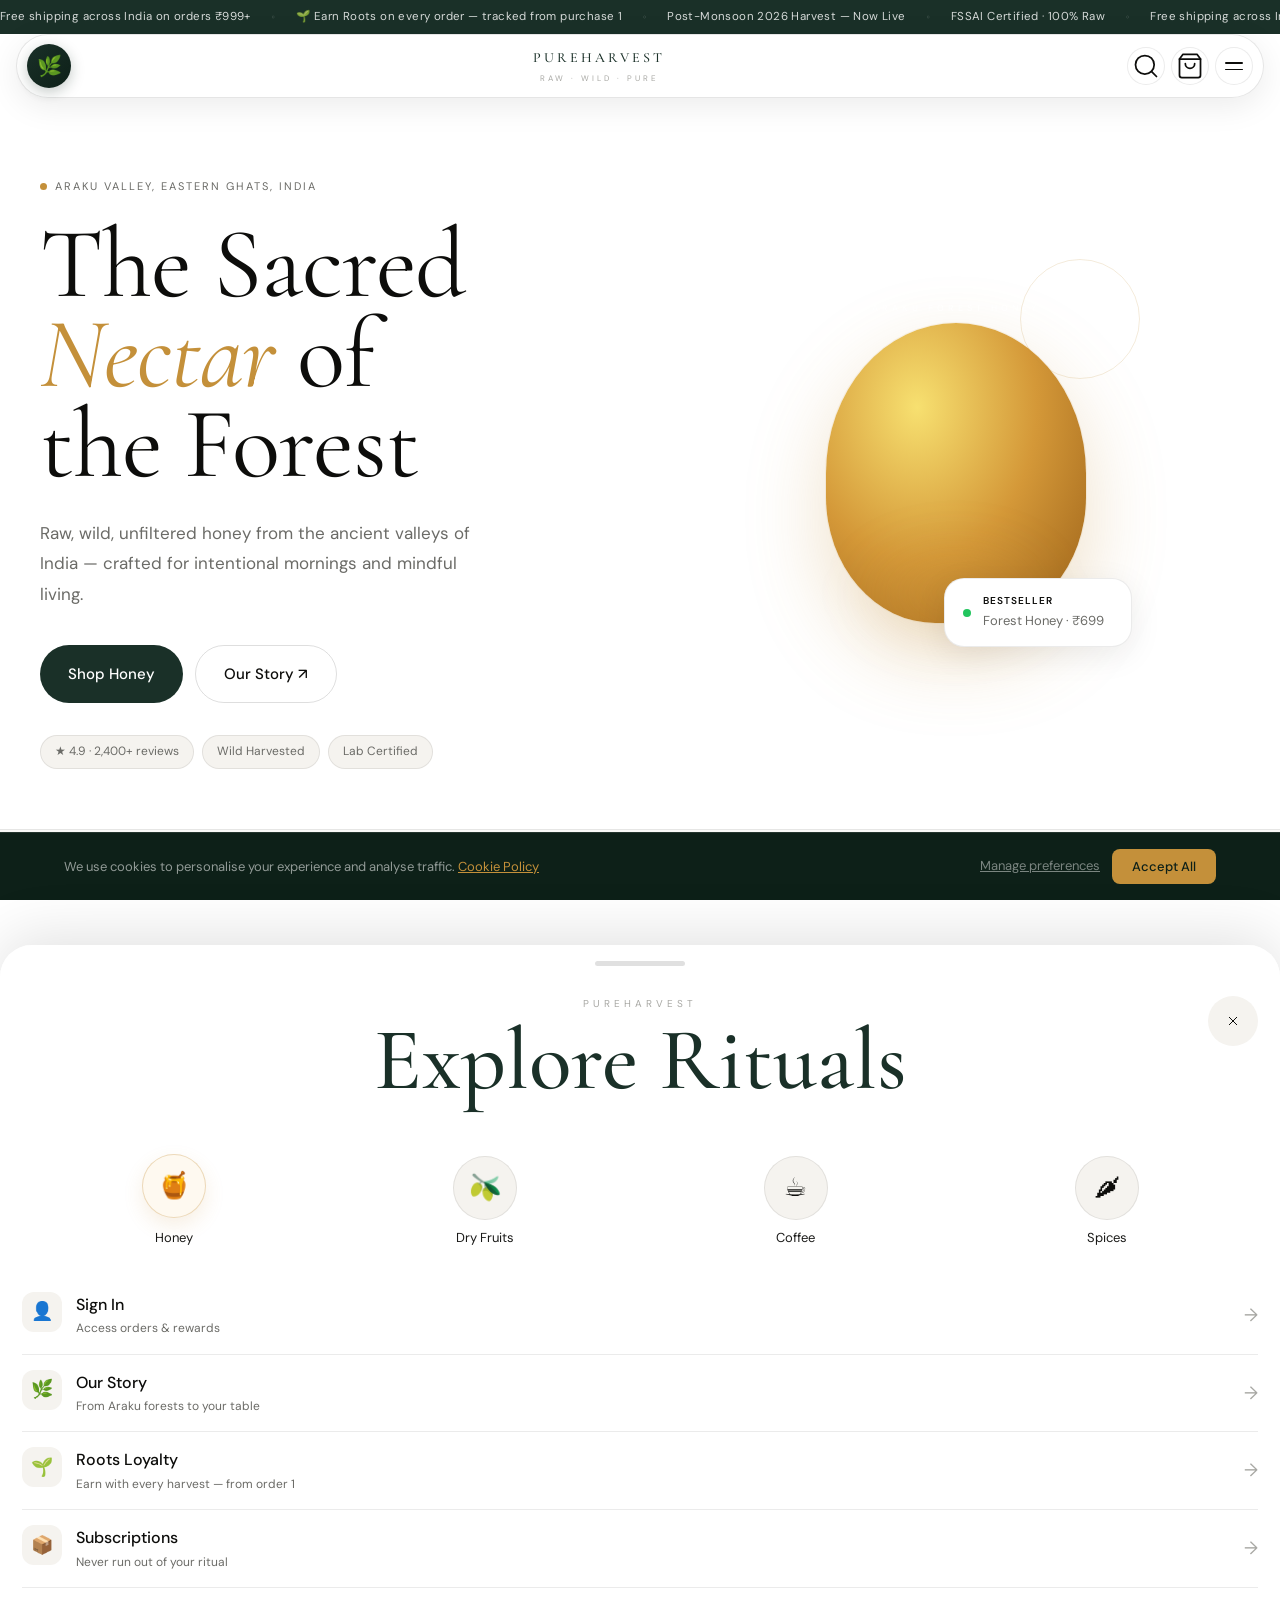
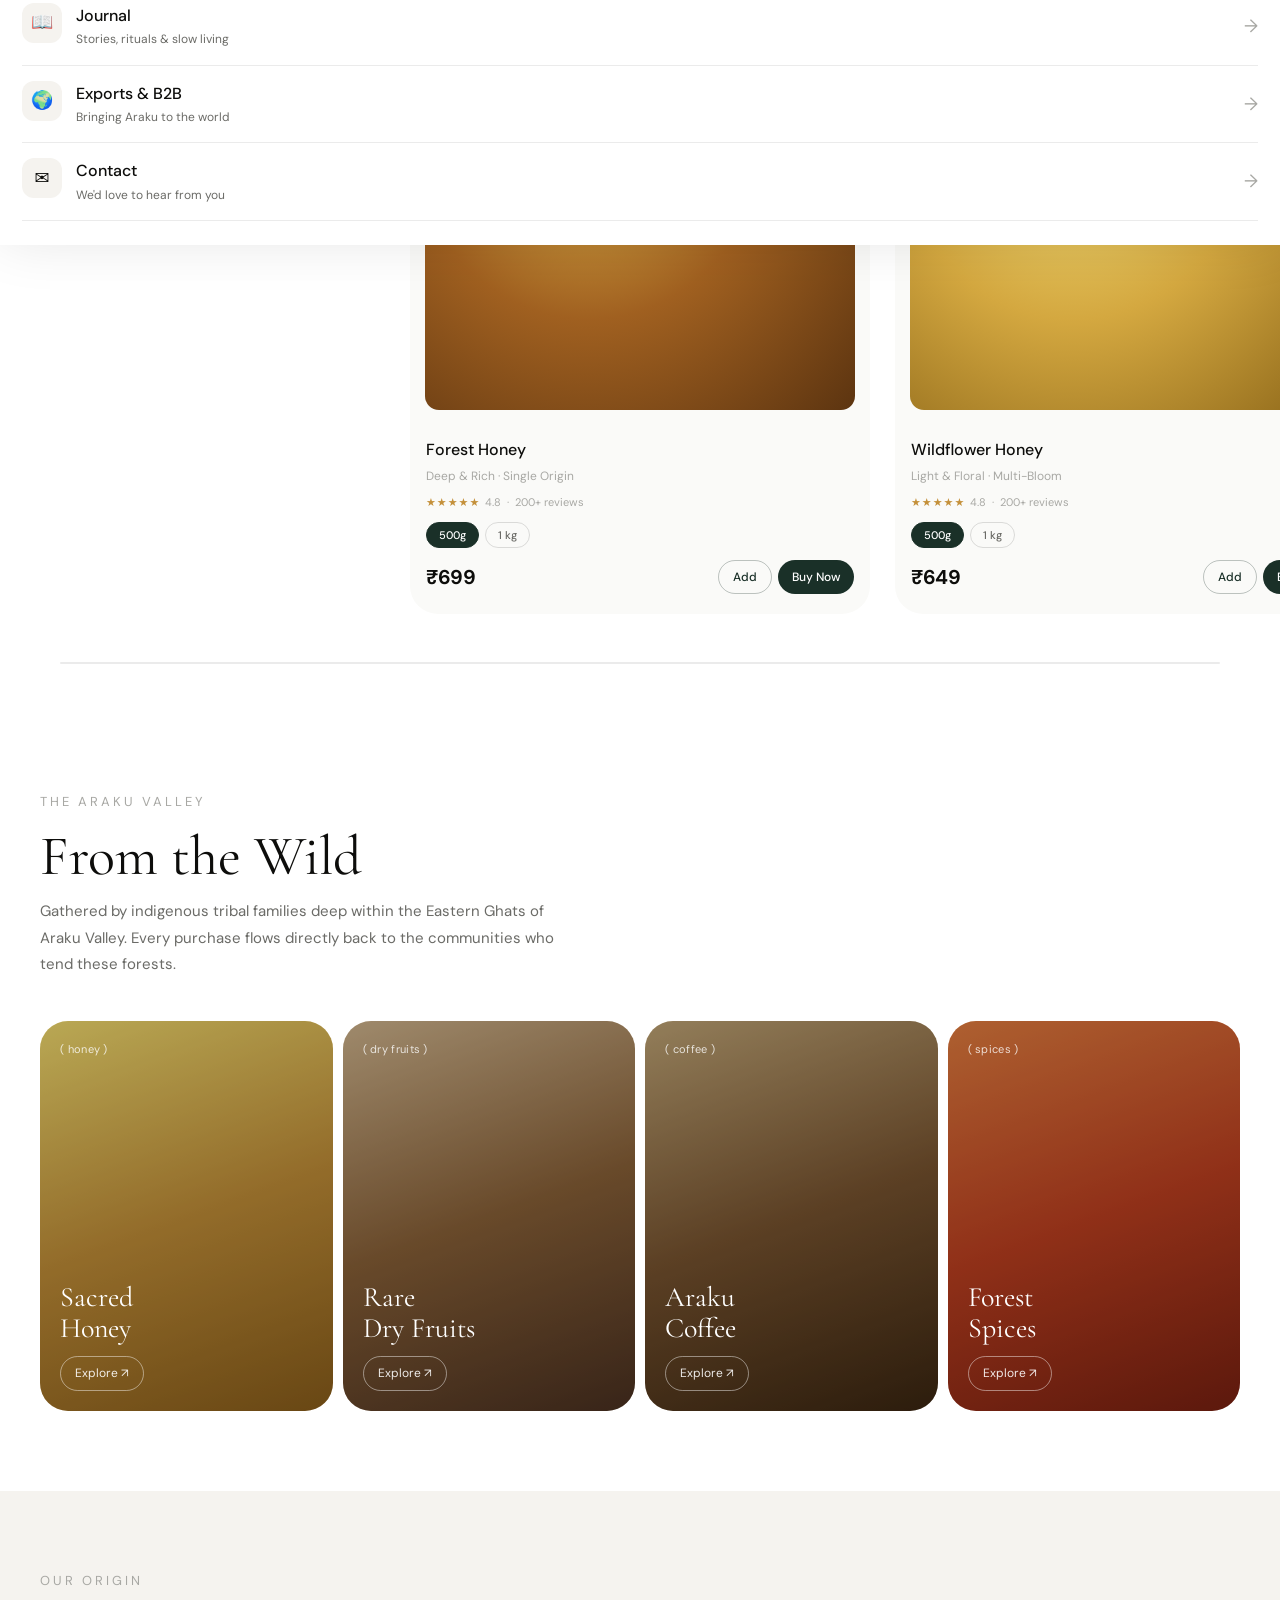
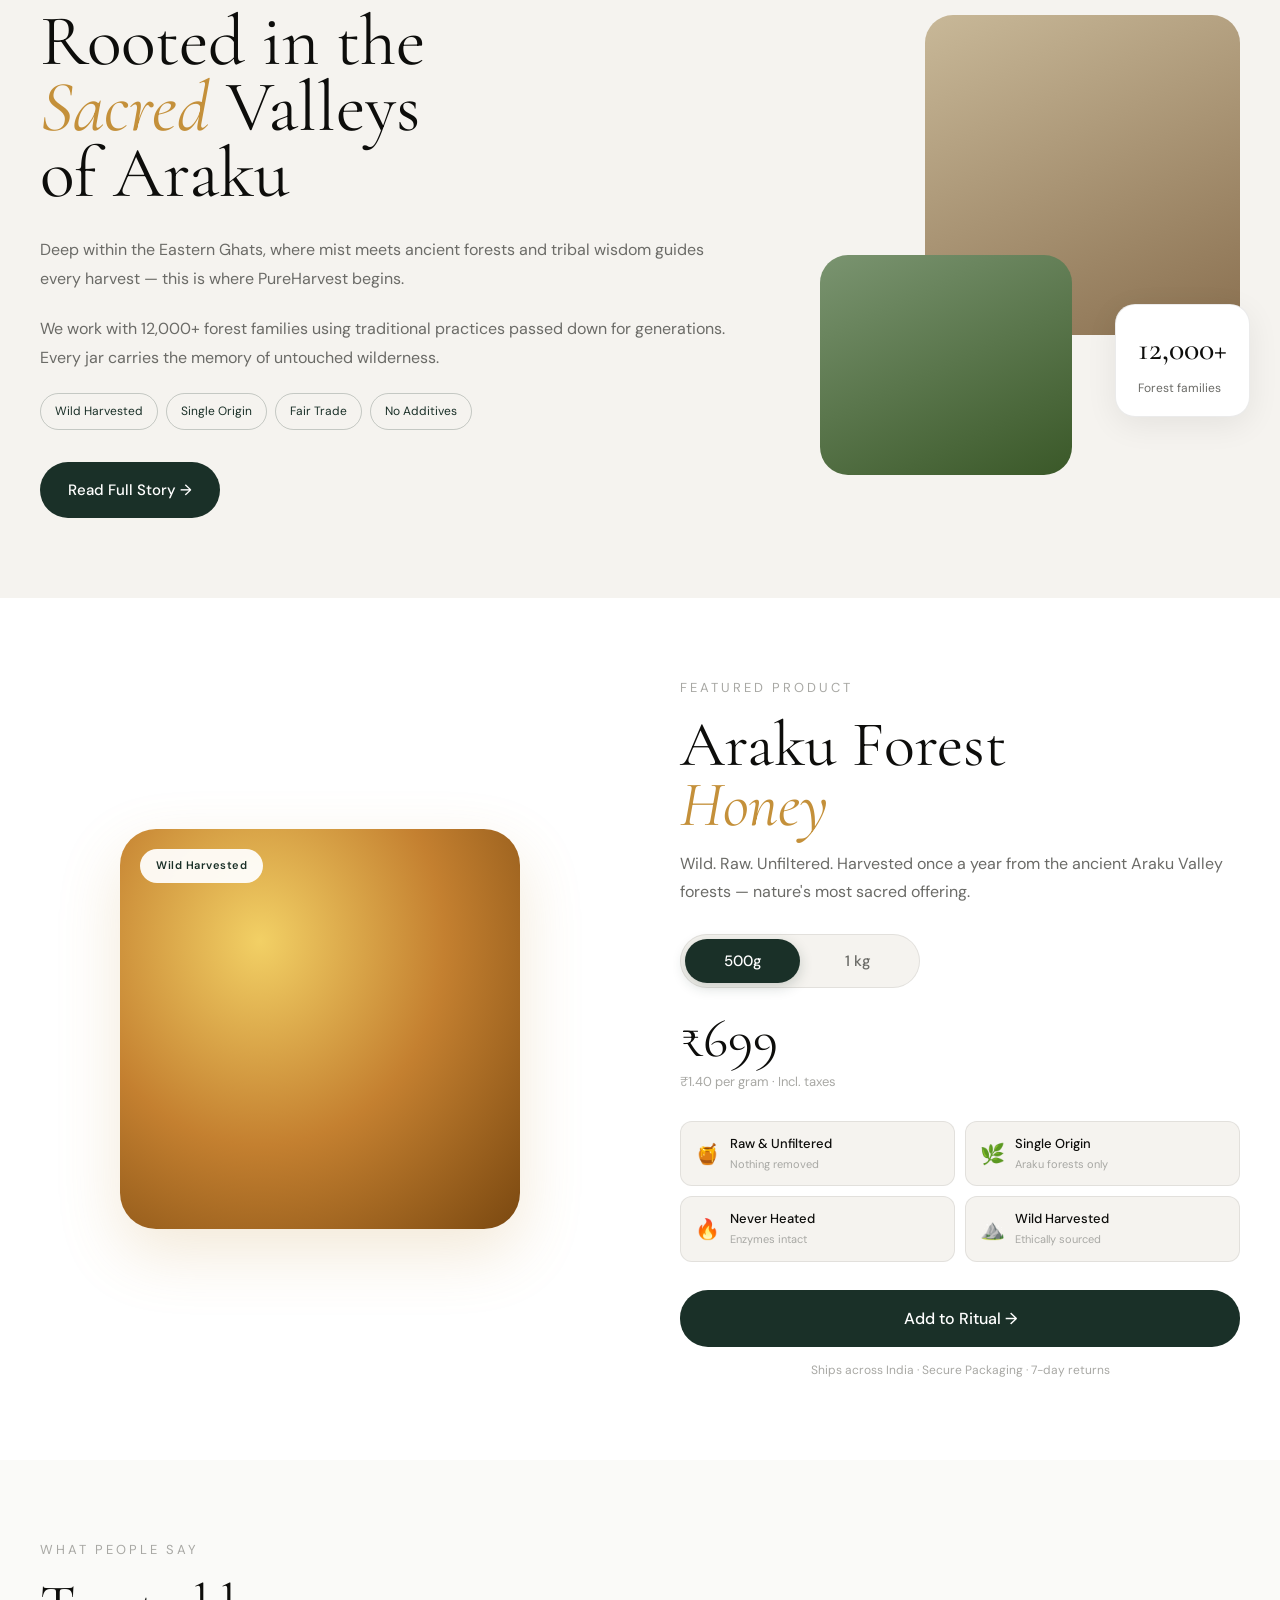
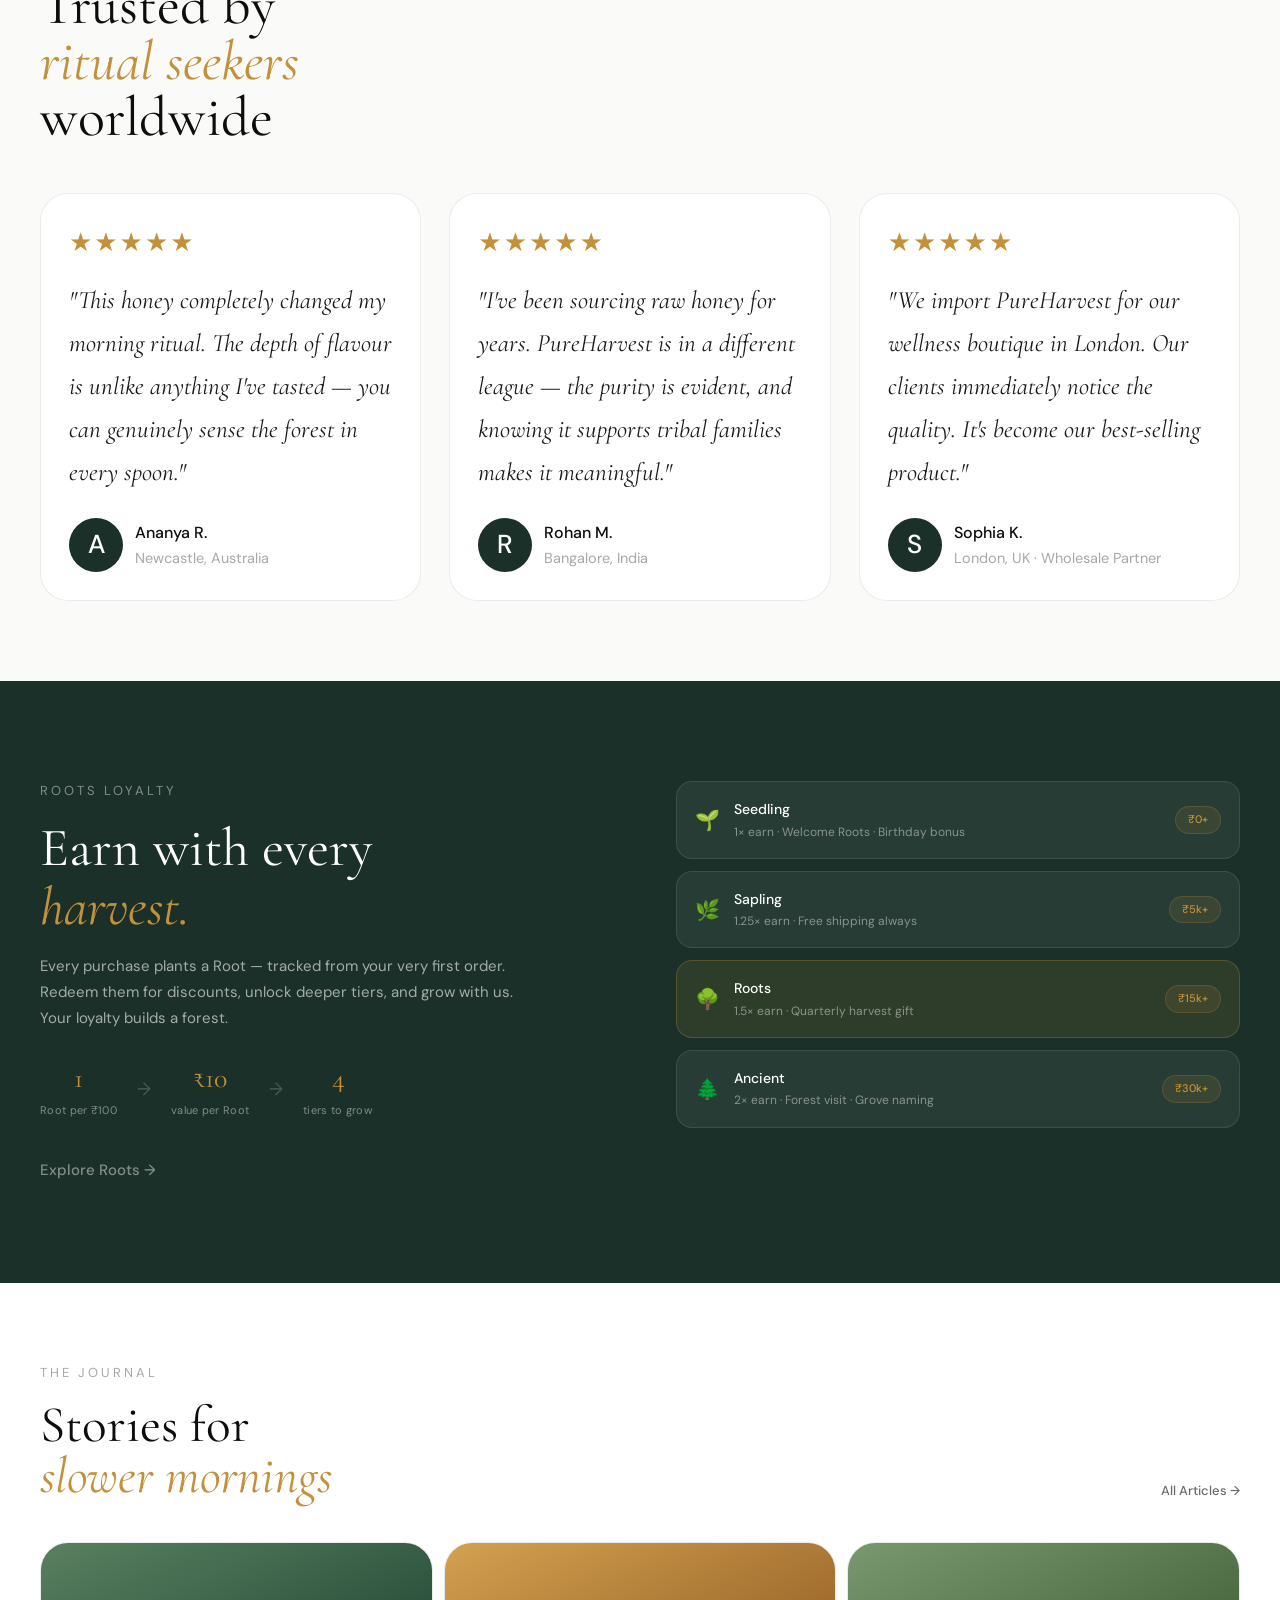
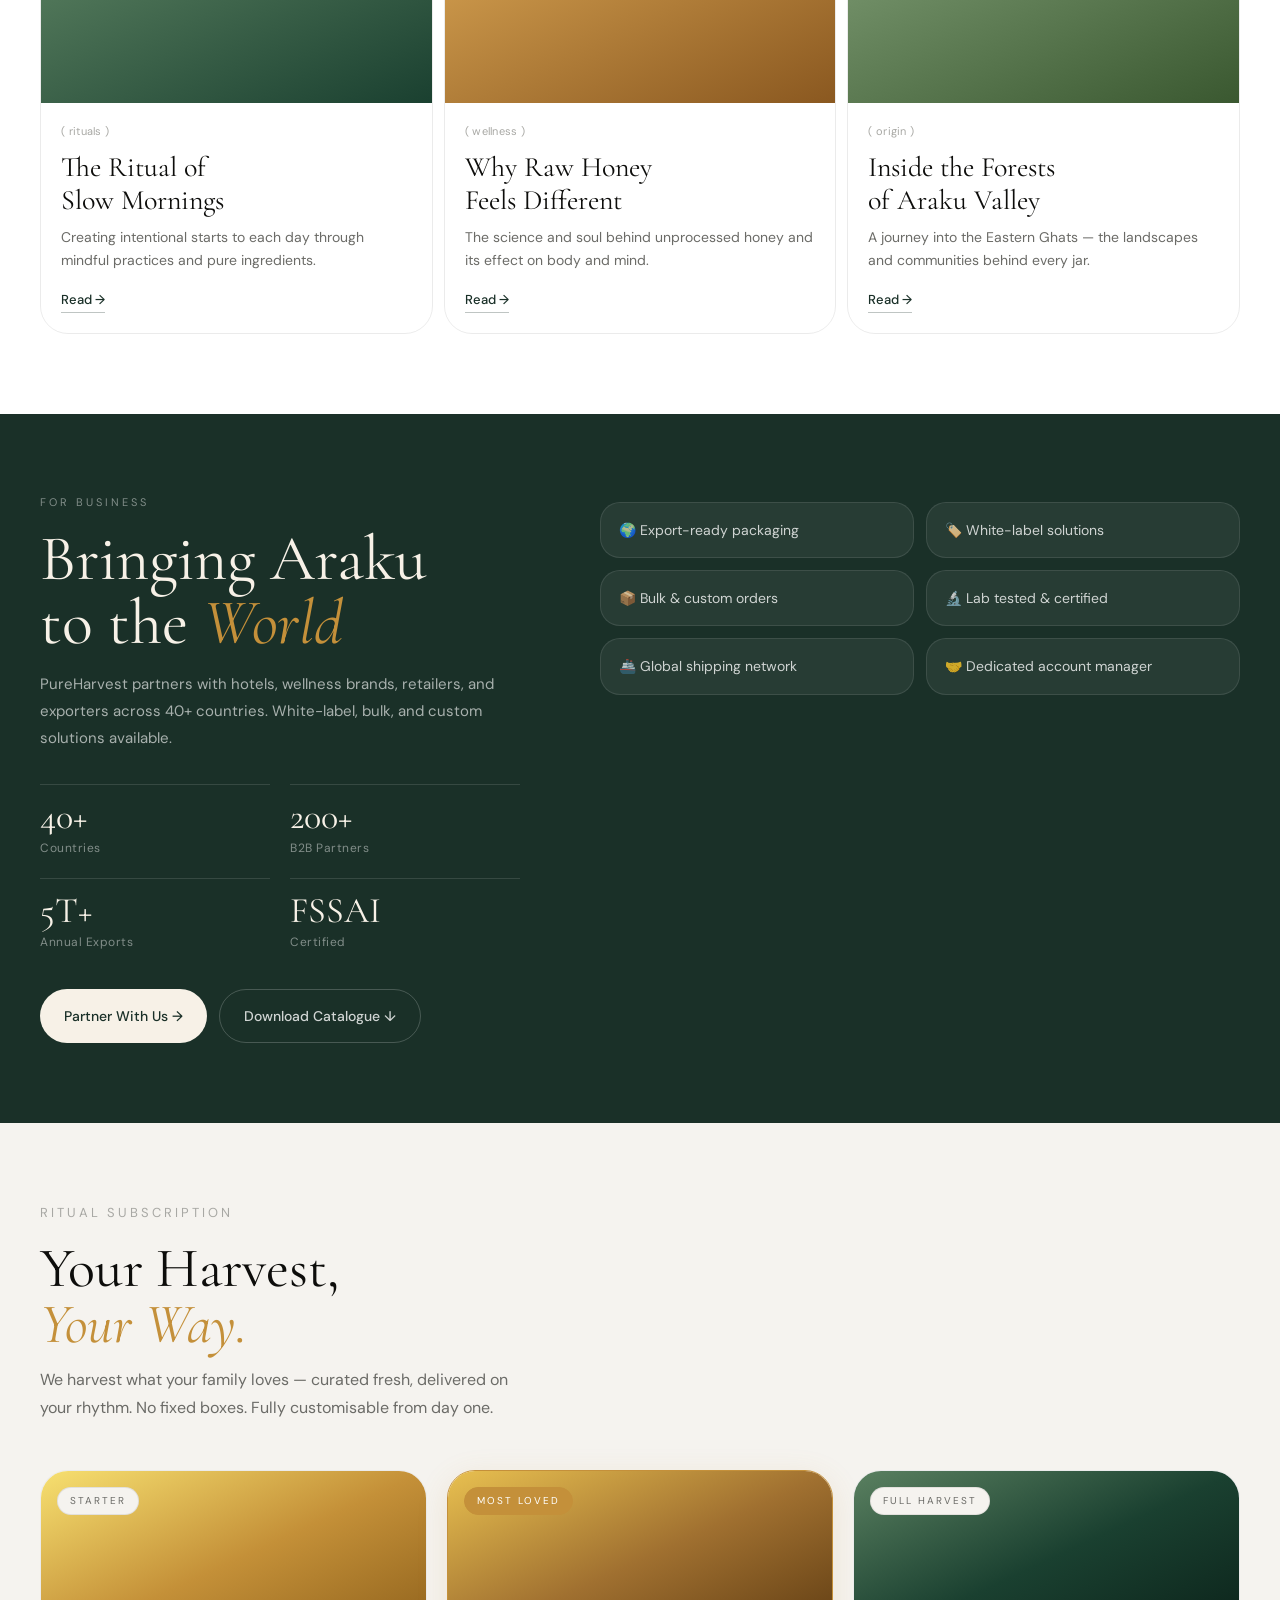
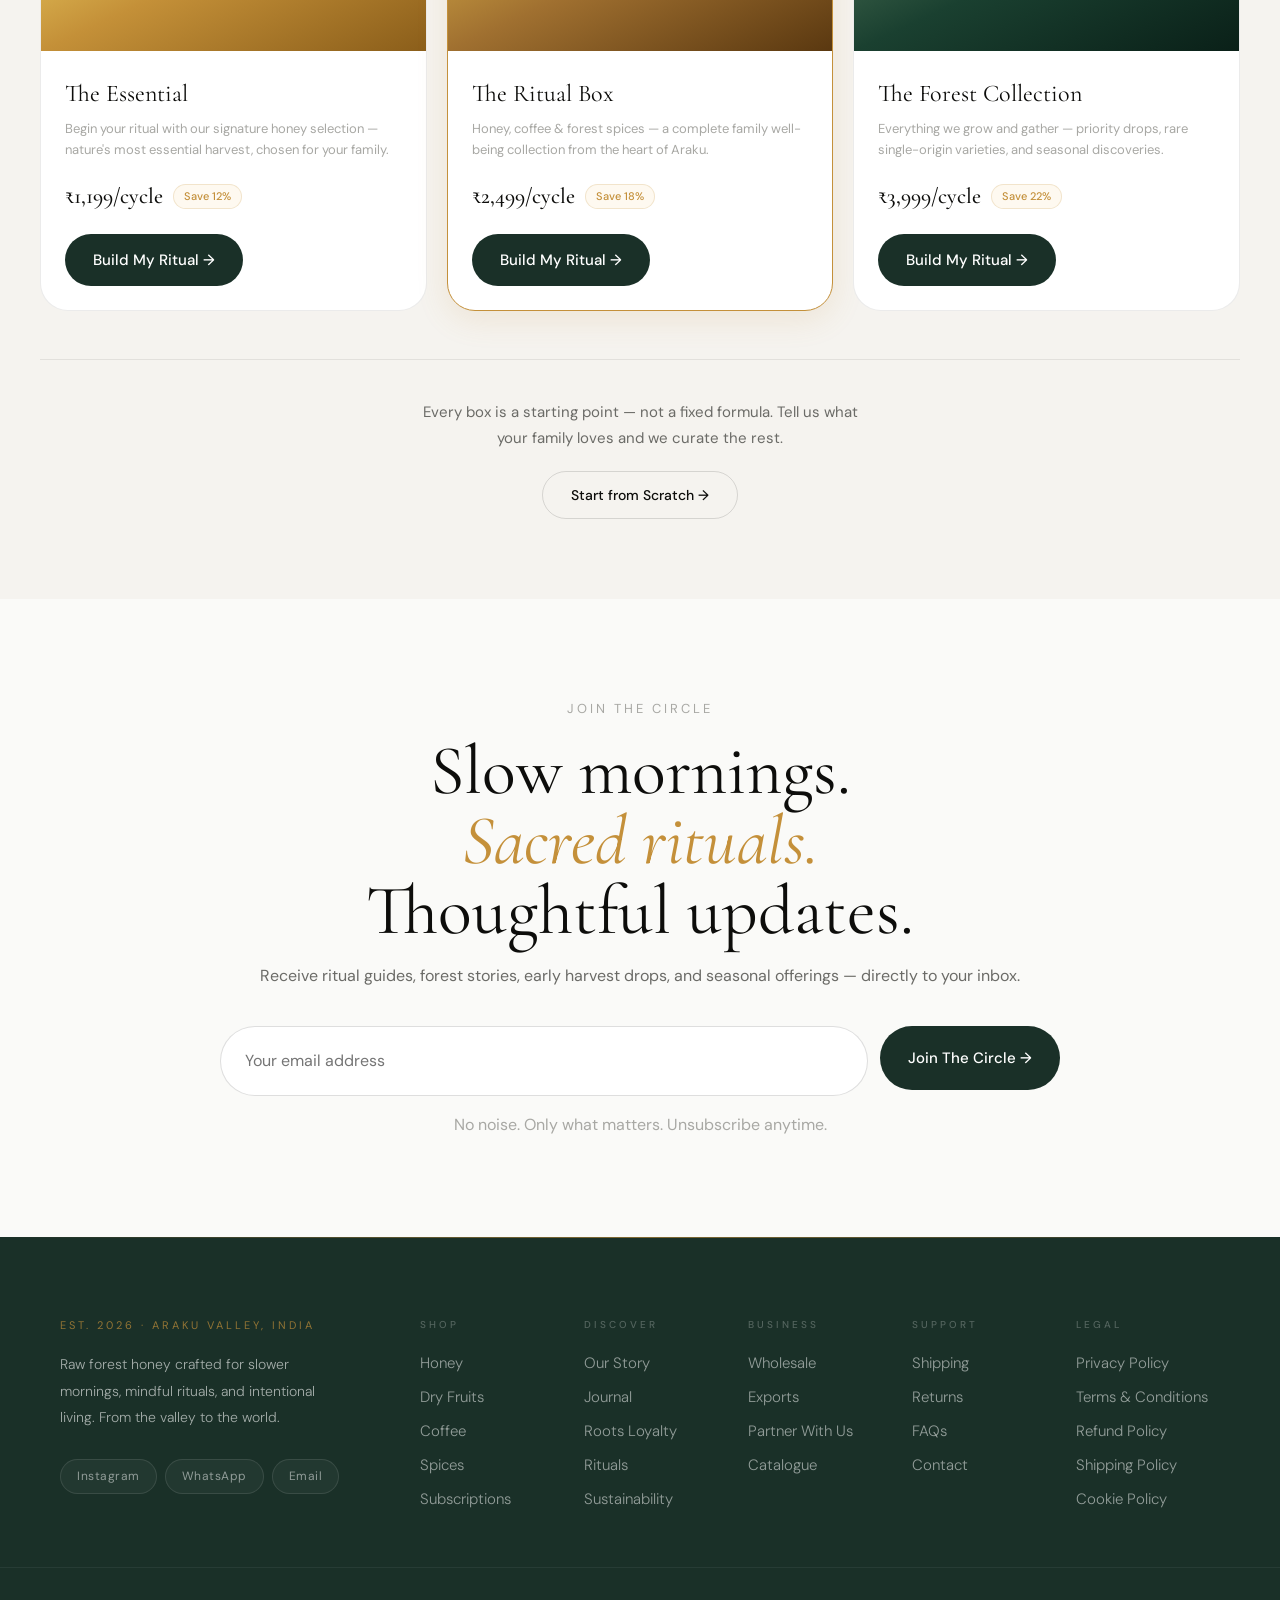
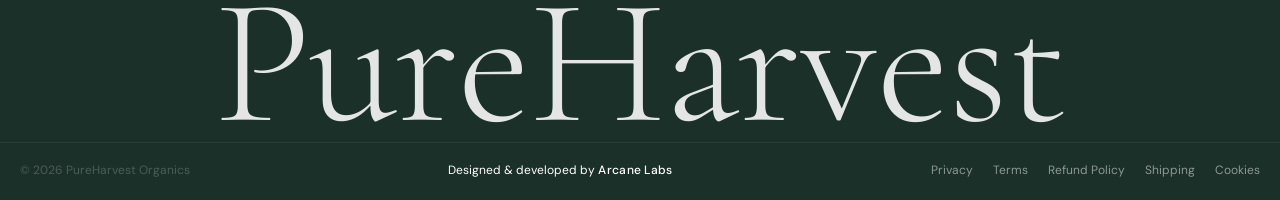
==== commit 4be017fb: "Account dashboard, Cashfree, order tracking, Lab Tested removal - Account dashboard v2: full rewrite" ====
--- a/index.html
+++ b/index.html
@@ -38,7 +38,7 @@
     <span class="ann-sep">◦</span>
     <span>Post-Monsoon 2026 Harvest — Now Live</span>
     <span class="ann-sep">◦</span>
-    <span>FSSAI Certified · Lab Tested · 100% Raw</span>
+    <span>FSSAI Certified · 100% Raw</span>
     <span class="ann-sep">◦</span>
     <span>Free shipping across India on orders ₹999+</span>
     <span class="ann-sep">◦</span>
@@ -46,7 +46,7 @@
     <span class="ann-sep">◦</span>
     <span>Post-Monsoon 2026 Harvest — Now Live</span>
     <span class="ann-sep">◦</span>
-    <span>FSSAI Certified · Lab Tested · 100% Raw</span>
+    <span>FSSAI Certified · 100% Raw</span>
     <span class="ann-sep">◦</span>
   </div>
 </div>
--- a/style.css
+++ b/style.css
@@ -210,11 +210,11 @@
   background: rgba(255,255,255,0.88);
   backdrop-filter: blur(24px);
   -webkit-backdrop-filter: blur(24px);
-  border: 1px solid rgba(255,255,255,0.72);
+  border: 1px solid rgba(0,0,0,0.1);
   display: flex;
   align-items: center;
   justify-content: space-between;
-  padding: 0 10px;
+  padding: 10px 10px;
   box-shadow: 0 8px 32px rgba(0,0,0,0.08), inset 0 1px 0 rgba(255,255,255,0.9);
 }
 
@@ -1923,6 +1923,44 @@
 }
 .co-trust-sep { color: rgba(255,255,255,0.2); }
 
+/* ── Saved-address pills (M2) — most-used one auto-fills the form;
+   pills only switch between options, never manage them (that lives in
+   the account Profile tab). Compact by design — one row, no scrolling. ── */
+.co-addr-pills {
+  display: flex;
+  flex-wrap: wrap;
+  gap: 8px;
+  margin-bottom: 20px;
+}
+.co-addr-pill {
+  background: rgba(255,255,255,0.06);
+  border: 1px solid rgba(255,255,255,0.14);
+  border-radius: 20px;
+  padding: 8px 16px;
+  font-family: var(--sans);
+  font-size: 13px;
+  font-weight: 500;
+  color: rgba(255,255,255,0.7);
+  cursor: pointer;
+  transition: border-color 0.2s, background 0.2s, color 0.2s;
+}
+.co-addr-pill:hover { border-color: rgba(196,144,58,0.4); }
+.co-addr-pill--active {
+  border-color: var(--honey);
+  background: rgba(196,144,58,0.14);
+  color: var(--honey);
+}
+.co-addr-pill--add { border-style: dashed; }
+.co-addr-pill--add.co-addr-pill--active { border-style: solid; }
+
+/* ── M3: one-time notice when a new address just got auto-saved ── */
+.co-addr-saved-notice {
+  font-family: var(--sans);
+  font-size: 12px;
+  color: rgba(196,144,58,0.8);
+  margin: -8px 0 14px;
+}
+
 /* Form fields */
 .co-fields { display: flex; flex-direction: column; gap: 16px; margin-bottom: 28px; }
 .co-field { display: flex; flex-direction: column; gap: 7px; }
@@ -2130,6 +2168,98 @@
 .co-msg-ok   { color: #4ade80; }
 .co-msg-err  { color: #f87171; }
 .co-msg-warn { color: var(--honey); }
+
+/* ── Roots redemption — live balance + stepper (M3 payment step) ──
+   Replaces blind code-entry for a customer's own Roots: shows their
+   actual balance and lets them apply it in steps of 10, right here.
+─────────────────────────────────────────────────────────── */
+.co-roots-prompt {
+  display: flex;
+  align-items: center;
+  gap: 8px;
+  background: rgba(255,255,255,0.04);
+  border: 1px solid rgba(255,255,255,0.1);
+  border-radius: 10px;
+  padding: 10px 14px;
+  margin-bottom: 16px;
+  font-size: 13px;
+  color: rgba(255,255,255,0.5);
+  font-family: var(--sans);
+}
+.co-roots-prompt a { color: var(--honey); text-decoration: underline; }
+
+.co-roots-card {
+  background: rgba(196,144,58,0.08);
+  border: 1px solid rgba(196,144,58,0.22);
+  border-radius: 14px;
+  padding: 16px;
+  margin-bottom: 16px;
+}
+.co-roots-card-head {
+  display: flex;
+  align-items: center;
+  gap: 10px;
+  margin-bottom: 14px;
+}
+.co-roots-card-icon { font-size: 20px; }
+.co-roots-card-title {
+  font-family: var(--sans);
+  font-size: 14px;
+  font-weight: 600;
+  color: rgba(255,255,255,0.92);
+}
+.co-roots-card-sub {
+  font-family: var(--sans);
+  font-size: 12px;
+  color: rgba(255,255,255,0.45);
+  margin-top: 1px;
+}
+
+.co-roots-stepper {
+  display: flex;
+  align-items: center;
+  justify-content: center;
+  gap: 20px;
+}
+.co-roots-step-btn {
+  width: 36px;
+  height: 36px;
+  border-radius: 50%;
+  border: 1px solid rgba(196,144,58,0.35);
+  background: rgba(255,255,255,0.06);
+  color: var(--honey);
+  font-size: 18px;
+  line-height: 1;
+  cursor: pointer;
+  transition: background 0.2s, opacity 0.2s;
+}
+.co-roots-step-btn:hover:not(:disabled) { background: rgba(196,144,58,0.18); }
+.co-roots-step-btn:disabled { opacity: 0.3; cursor: not-allowed; }
+.co-roots-step-val {
+  display: flex;
+  align-items: baseline;
+  gap: 6px;
+  min-width: 64px;
+  justify-content: center;
+}
+.co-roots-step-val span:first-child {
+  font-family: var(--serif);
+  font-size: 24px;
+  font-weight: 400;
+  color: rgba(255,255,255,0.92);
+}
+.co-roots-step-label {
+  font-family: var(--sans);
+  font-size: 12px;
+  color: rgba(255,255,255,0.4);
+}
+.co-roots-card-applied {
+  text-align: center;
+  font-family: var(--sans);
+  font-size: 12px;
+  color: rgba(196,144,58,0.85);
+  margin-top: 12px;
+}
 
 /* ── Roots earning display (dark bg version — checkout) ──
    Shown in M1 (after subtotal) and M3 (above sticky footer).
@@ -2288,7 +2418,7 @@
   background: rgba(196,144,58,0.12);
   border-color: rgba(196,144,58,0.28);
 }
-.rht-icon { font-size: 22px; flex-shrink: 0; }
+.rht-icon { font-size: 20px; flex-shrink: 0; }
 .rht-card > div { flex: 1; min-width: 0; } /* min-width:0 prevents text overflowing card */
 .rht-name { font-size: 14px; font-weight: 500; color: white; margin-bottom: 2px; }
 .rht-sub  { font-size: 12px; color: rgba(255,255,255,0.45); }
@@ -2304,6 +2434,76 @@
   flex-shrink: 0;
 }
 
+/* Shipping fee — muted colour when not free */
+.co-shipping-fee { color: rgba(255,255,255,0.55); }
+
+/* ═══════════════════════════════════════
+   COOKIE CONSENT BANNER
+   ═══════════════════════════════════════ */
+.cookie-banner {
+  position: fixed;
+  bottom: 0; left: 0; right: 0;
+  z-index: 9000;
+  background: var(--forest-2);
+  border-top: 1px solid rgba(255,255,255,0.1);
+  transform: translateY(100%);
+  transition: transform 0.35s cubic-bezier(0.4,0,0.2,1);
+}
+.cookie-banner--visible { transform: translateY(0); }
+
+.cookie-inner {
+  max-width: 1200px;
+  margin: 0 auto;
+  padding: 16px 24px;
+  display: flex;
+  align-items: center;
+  gap: 20px;
+  flex-wrap: wrap;
+}
+
+.cookie-text {
+  font-size: 13px;
+  color: rgba(255,255,255,0.55);
+  line-height: 1.5;
+  flex: 1;
+  min-width: 200px;
+}
+.cookie-text a { color: var(--honey); text-decoration: underline; }
+
+.cookie-btns {
+  display: flex;
+  align-items: center;
+  gap: 12px;
+  flex-shrink: 0;
+}
+
+.cookie-manage {
+  font-size: 13px;
+  color: rgba(255,255,255,0.45);
+  text-decoration: underline;
+  white-space: nowrap;
+}
+
+.cookie-accept {
+  background: var(--honey);
+  border: none;
+  border-radius: 8px;
+  color: var(--forest-2);
+  font-family: var(--sans);
+  font-size: 13px;
+  font-weight: 500;
+  padding: 9px 20px;
+  cursor: pointer;
+  white-space: nowrap;
+  transition: background 0.2s;
+}
+.cookie-accept:hover { background: var(--honey-dk); }
+
+@media (max-width: 520px) {
+  .cookie-inner { padding: 14px 16px; gap: 12px; }
+  .cookie-btns  { width: 100%; justify-content: flex-end; }
+}
+
 /* ═══════════════════════════════════════
    ACCOUNT PAGE
    ═══════════════════════════════════════ */
@@ -2572,22 +2772,20 @@
   font-size: 11px;
   letter-spacing: 0.1em;
   text-transform: uppercase;
-  color: rgba(255,255,255,0.4);
+  color: rgba(255,255,255,0.38);
   margin-bottom: 8px;
   font-family: var(--sans);
 }
 
 .acct-roots-num {
   font-family: var(--serif);
-  font-size: 56px;
+  font-size: 60px;
   font-weight: 300;
   color: var(--honey);
   line-height: 1;
   margin-bottom: 10px;
 }
-
-.acct-roots-unit { font-size: 22px; color: rgba(196,144,58,0.55); }
-
+.acct-roots-unit  { font-size: 22px; color: rgba(196,144,58,0.55); }
 .acct-roots-redeem { font-size: 13px; color: rgba(255,255,255,0.45); line-height: 1.5; }
 .acct-roots-redeem strong { color: rgba(255,255,255,0.85); }
 
@@ -2674,3 +2872,1938 @@
   cursor: not-allowed;
 }
 
+/* ── Demo login button (subtle, below main CTA) ─────────── */
+.acct-demo-btn {
+  display: block;
+  width: 100%;
+  margin-top: 10px;
+  padding: 11px;
+  background: none;
+  border: 1px solid rgba(255,255,255,0.06);
+  border-radius: 10px;
+  color: rgba(255,255,255,0.22);
+  font-family: var(--sans);
+  font-size: 13px;
+  cursor: pointer;
+  text-align: center;
+  transition: border-color 0.2s, color 0.2s;
+}
+.acct-demo-btn:hover {
+  border-color: rgba(255,255,255,0.14);  /* subtle reveal on hover */
+  color: rgba(255,255,255,0.5);          /* brighten label */
+}
+
+/* ══════════════════════════════════════════════════════════
+   DEMO PIN OVERLAY
+   Full-screen modal that appears when "Demo Login" is clicked.
+   JS adds .acct-pin-overlay--visible to trigger the fade-in.
+   ══════════════════════════════════════════════════════════ */
+.acct-pin-overlay {
+  position: fixed;                          /* covers entire viewport */
+  inset: 0;                                 /* shorthand for top/right/bottom/left: 0 */
+  background: rgba(10,22,16,0.88);          /* dark forest backdrop */
+  display: flex;
+  align-items: center;                      /* vertically center the panel */
+  justify-content: center;                  /* horizontally center */
+  z-index: 9000;                            /* above everything on page */
+  opacity: 0;                               /* starts invisible */
+  transition: opacity 0.3s ease;            /* fades in smoothly */
+}
+.acct-pin-overlay--visible {
+  opacity: 1;                               /* JS adds this class to trigger fade-in */
+}
+
+/* The white card panel sitting in the center of the overlay */
+.acct-pin-panel {
+  background: #132d20;                      /* slightly lighter than page forest bg */
+  border: 1px solid rgba(255,255,255,0.08); /* subtle border */
+  border-radius: 20px;
+  padding: 36px 28px 32px;
+  text-align: center;
+  width: 320px;                             /* fixed width for numpad layout */
+  max-width: calc(100vw - 40px);            /* never wider than mobile screen */
+  position: relative;                       /* for the absolute-positioned close btn */
+}
+
+/* ✕ close button — top right corner */
+.acct-pin-close {
+  position: absolute;                       /* anchored to panel corners */
+  top: 16px;
+  right: 16px;
+  background: none;
+  border: none;
+  color: rgba(255,255,255,0.35);
+  font-size: 16px;
+  cursor: pointer;
+  line-height: 1;
+  padding: 4px;
+  transition: color 0.2s;
+}
+.acct-pin-close:hover { color: rgba(255,255,255,0.7); }
+
+/* DEMO ACCESS eyebrow label */
+.acct-pin-eyebrow {
+  font-family: var(--sans);
+  font-size: 10px;
+  letter-spacing: 0.16em;
+  text-transform: uppercase;
+  color: var(--honey);                      /* gold accent */
+  margin-bottom: 10px;
+}
+
+/* "Enter PIN" heading */
+.acct-pin-title {
+  font-family: var(--serif);
+  font-size: 26px;
+  font-weight: 300;
+  color: rgba(255,255,255,0.88);
+  margin-bottom: 6px;
+}
+
+/* Subtitle copy below heading */
+.acct-pin-sub {
+  font-family: var(--sans);
+  font-size: 13px;
+  color: rgba(255,255,255,0.3);
+  margin-bottom: 24px;
+}
+
+/* Four dot indicators that fill as digits are entered */
+.acct-pin-dots {
+  display: flex;
+  justify-content: center;
+  gap: 14px;                                /* spacing between dots */
+  margin-bottom: 8px;
+}
+.acct-pin-dot {
+  width: 12px;
+  height: 12px;
+  border-radius: 50%;
+  border: 1px solid rgba(255,255,255,0.2);
+  background: transparent;
+  transition: background 0.15s, border-color 0.15s;
+}
+.acct-pin-dot--filled {
+  background: var(--honey);                 /* gold fill when digit entered */
+  border-color: var(--honey);
+}
+
+/* Error message shown below dots on wrong PIN */
+.acct-pin-error {
+  font-family: var(--sans);
+  font-size: 12px;
+  color: #e07070;                           /* warm red — less alarming than pure red */
+  min-height: 18px;                         /* reserve space so layout doesn't shift */
+  margin-bottom: 16px;
+}
+
+/* 3×4 numpad grid */
+.acct-pin-pad {
+  display: grid;
+  grid-template-columns: repeat(3, 1fr);    /* three equal columns */
+  gap: 10px;
+  margin-top: 4px;
+}
+
+/* Individual numpad keys */
+.acct-pin-key {
+  background: rgba(255,255,255,0.05);       /* very subtle key background */
+  border: 1px solid rgba(255,255,255,0.07);
+  border-radius: 12px;
+  color: rgba(255,255,255,0.8);
+  font-family: var(--serif);
+  font-size: 20px;
+  font-weight: 300;
+  padding: 14px;
+  cursor: pointer;
+  transition: background 0.15s, border-color 0.15s;
+}
+.acct-pin-key:hover {
+  background: rgba(255,255,255,0.1);
+  border-color: rgba(255,255,255,0.15);
+}
+.acct-pin-key:active {
+  background: rgba(196,144,58,0.15);        /* gold flash on tap */
+}
+.acct-pin-key--empty {
+  background: none;                         /* blank cell in 3×4 grid (bottom-left) */
+  border: none;
+  cursor: default;
+}
+.acct-pin-key--del {
+  font-family: var(--sans);                 /* backspace uses sans for the ⌫ glyph */
+  font-size: 16px;
+  color: rgba(255,255,255,0.45);
+}
+
+/* Shake animation on wrong PIN */
+@keyframes acctPinShake {
+  0%, 100% { transform: translateX(0); }
+  20%, 60% { transform: translateX(-6px); }
+  40%, 80% { transform: translateX(6px); }
+}
+.acct-pin-dots--shake {
+  animation: acctPinShake 0.4s ease;       /* applied by JS on wrong PIN */
+}
+
+/* Dots go green when correct PIN entered */
+.acct-pin-dots--success .acct-pin-dot {
+  background: #5cb87e;                      /* success green */
+  border-color: #5cb87e;
+}
+
+/* ── Orders list (demo + future real data) ───────────────── */
+.acct-orders-list { display: flex; flex-direction: column; gap: 1px; }
+
+.acct-order-row {
+  display: flex;
+  justify-content: space-between;
+  align-items: flex-start;
+  gap: 12px;
+  padding: 14px 0;
+  border-bottom: 1px solid rgba(255,255,255,0.05);
+}
+.acct-order-row:last-child { border-bottom: none; }
+
+.acct-order-info { flex: 1; min-width: 0; }
+.acct-order-id   { font-family: var(--sans); font-size: 10px; color: rgba(255,255,255,0.3); letter-spacing: 0.05em; margin-bottom: 3px; }
+.acct-order-items{ font-family: var(--sans); font-size: 12px; color: rgba(255,255,255,0.72); margin-bottom: 3px; }
+.acct-order-date { font-family: var(--sans); font-size: 11px; color: rgba(255,255,255,0.28); }
+
+.acct-order-right {
+  display: flex;
+  flex-direction: column;
+  align-items: flex-end;
+  gap: 5px;
+  flex-shrink: 0;
+}
+.acct-order-total { font-family: var(--sans); font-size: 13px; font-weight: 500; color: rgba(255,255,255,0.85); margin-bottom: 4px; }
+.acct-order-badge {
+  font-family: var(--sans);
+  font-size: 10px;
+  padding: 2px 8px;
+  border-radius: 99px;
+  background: rgba(92,184,126,0.12);
+  border: 1px solid rgba(92,184,126,0.22);
+  color: #5cb87e;
+  margin-bottom: 4px;
+}
+.acct-order-roots-earned { font-family: var(--sans); font-size: 10px; color: rgba(196,144,58,0.65); }
+.acct-track-link {
+  font-family: var(--sans);
+  font-size: 10px;
+  color: var(--honey);
+  text-decoration: none;
+  opacity: 0.7;
+  transition: opacity 0.2s;
+}
+.acct-track-link:hover { opacity: 1; }
+
+.acct-orders-empty {
+  text-align: center;
+  padding: 28px 16px;
+  font-family: var(--sans);
+  font-size: 13px;
+  color: rgba(255,255,255,0.35);
+}
+.acct-orders-empty span { font-size: 24px; display: block; margin-bottom: 8px; }
+
+
+/* ══════════════════════════════════════════════════════════
+   DASHBOARD — KEYFRAME ANIMATIONS
+   Used across all tabs for transitions and micro-interactions.
+   ══════════════════════════════════════════════════════════ */
+
+/* Panel tab-switch: content fades up from slight offset */
+@keyframes phFadeUp {
+  from { opacity: 0; transform: translateY(10px); }
+  to   { opacity: 1; transform: translateY(0); }
+}
+/* Float: gentle vertical bob (available if needed for future elements) */
+@keyframes phFloat {
+  0%, 100% { transform: translateY(0); }
+  50%       { transform: translateY(-6px); }
+}
+/* Shine: narrow bright stripe sweeps across the Harvest Card face on hover */
+@keyframes phShine {
+  0%   { transform: translateX(-160%); }  /* starts hidden left of card */
+  100% { transform: translateX(300%); }   /* exits right of card */
+}
+
+
+/* ══════════════════════════════════════════════════════════
+   DASHBOARD — GENERIC CARD CONTAINER
+   .ph-card is used for every info block inside the panels:
+   tier ladder, achievements, activity feed, benefits, etc.
+   ══════════════════════════════════════════════════════════ */
+.ph-card {
+  background: rgba(255,255,255,0.04);       /* subtle raised surface */
+  border: 1px solid rgba(255,255,255,0.08); /* consistent hair-line border */
+  border-radius: 16px;
+  padding: 20px 22px;
+}
+.ph-card-label {
+  font-family: var(--sans);
+  font-size: 11px;
+  font-weight: 500;
+  letter-spacing: 0.1em;
+  text-transform: uppercase;
+  color: rgba(255,255,255,0.35);            /* muted — structural label, not content */
+  margin-bottom: 16px;
+}
+/* Empty-state message inside a ph-card */
+.ph-card-empty {
+  font-family: var(--sans);
+  font-size: 13px;
+  color: rgba(255,255,255,0.3);
+  text-align: center;
+  padding: 10px 0;
+}
+.ph-empty-msg {
+  font-family: var(--sans);
+  font-size: 13px;
+  color: rgba(255,255,255,0.3);
+  text-align: center;
+  padding: 8px 0;
+}
+
+/* Info tooltip: small (i) circle button */
+.ph-tip {
+  display: inline-flex;
+  align-items: center;
+  justify-content: center;
+  width: 16px;
+  height: 16px;
+  border-radius: 50%;
+  background: rgba(255,255,255,0.08);
+  border: 1px solid rgba(255,255,255,0.1);
+  font-size: 9px;
+  color: rgba(255,255,255,0.4);
+  cursor: pointer;
+  font-style: normal;
+  vertical-align: middle;
+  margin-left: 4px;
+  line-height: 1;
+  transition: background 0.2s;
+}
+.ph-tip:hover { background: rgba(255,255,255,0.14); }
+/* Tooltip bubble — class name matches what phInitTooltips() creates in JS */
+.ph-tip-bubble {
+  position: fixed;
+  z-index: 500;
+  background: #132d20;
+  border: 1px solid rgba(255,255,255,0.12);
+  border-radius: 10px;
+  padding: 9px 13px;
+  font-family: var(--sans);
+  font-size: 12px;
+  color: rgba(255,255,255,0.72);
+  line-height: 1.5;
+  box-shadow: 0 8px 24px rgba(0,0,0,0.4);
+  pointer-events: none;
+  animation: phFadeUp 0.15s ease both;
+}
+
+
+/* ══════════════════════════════════════════════════════════
+   HOME TAB — HARVEST VAULT CARD
+   Hero element at top of Home panel showing total ₹ value.
+   ══════════════════════════════════════════════════════════ */
+.ph-vault-card {
+  background: rgba(196,144,58,0.06);        /* warm honey tint */
+  border: 1px solid rgba(196,144,58,0.14);
+  border-radius: 22px;
+  padding: 24px 22px 20px;
+  margin-bottom: 12px;
+}
+.ph-vault-label {
+  font-family: var(--sans);
+  font-size: 10px;
+  letter-spacing: 0.12em;
+  text-transform: uppercase;
+  color: rgba(255,255,255,0.3);
+  margin-bottom: 8px;
+}
+.ph-vault-val {
+  font-family: var(--serif);
+  font-size: 44px;                          /* large Roots count — scales up on desktop */
+  font-weight: 300;
+  color: var(--honey);
+  line-height: 1;
+  margin-bottom: 4px;
+}
+/* " Roots" unit label inside ph-vault-val — smaller than the number */
+.ph-vault-unit {
+  font-family: var(--serif);
+  font-size: 22px;                          /* roughly half the main number size */
+  font-weight: 300;
+  color: rgba(196,144,58,0.6);             /* muted honey so number stays dominant */
+}
+.ph-vault-sub {
+  font-family: var(--sans);
+  font-size: 11px;
+  color: rgba(255,255,255,0.3);
+  margin-bottom: 16px;
+}
+/* Row of Roots + Harvest Card breakdown chips */
+.ph-vault-chips {
+  display: flex;
+  gap: 8px;
+  margin-bottom: 18px;
+  flex-wrap: wrap;
+}
+.ph-vault-chip {
+  flex: 1;
+  min-width: 0;
+  background: rgba(255,255,255,0.04);
+  border: 1px solid rgba(255,255,255,0.07);
+  border-radius: 12px;
+  padding: 10px 14px;
+}
+.ph-vault-chip-l {
+  font-family: var(--sans);
+  font-size: 10px;
+  color: rgba(255,255,255,0.3);
+  margin-bottom: 4px;
+  letter-spacing: 0.05em;
+}
+/* Primary value — Roots count for Roots chip, ₹ for Card chip */
+.ph-vault-chip-v {
+  font-family: var(--sans);
+  font-size: 13px;
+  font-weight: 500;
+  color: rgba(255,255,255,0.8);
+  margin-bottom: 2px;
+}
+/* Secondary INR equivalent — shown below Roots count in the Roots chip only */
+.ph-vault-chip-inr {
+  font-family: var(--sans);
+  font-size: 11px;
+  color: rgba(255,255,255,0.32);           /* muted — it's context, not the headline */
+}
+/* Action buttons row */
+.ph-vault-actions {
+  display: flex;
+  gap: 8px;
+}
+.ph-vault-action {
+  flex: 1;
+  font-family: var(--sans);
+  font-size: 12px;
+  font-weight: 500;
+  padding: 10px 8px;
+  border-radius: 10px;
+  border: 1px solid rgba(255,255,255,0.1);
+  background: rgba(255,255,255,0.04);
+  color: rgba(255,255,255,0.65);
+  cursor: pointer;
+  transition: background 0.2s, color 0.2s;
+  text-align: center;
+  white-space: nowrap;
+}
+.ph-vault-action:hover {
+  background: rgba(255,255,255,0.08);
+  color: rgba(255,255,255,0.9);
+}
+/* Primary action (Redeem Roots) gets honey accent */
+.ph-vault-action--primary {
+  background: rgba(196,144,58,0.12);
+  border-color: rgba(196,144,58,0.28);
+  color: var(--honey);
+}
+.ph-vault-action--primary:hover {
+  background: rgba(196,144,58,0.22);
+}
+
+
+/* ══════════════════════════════════════════════════════════
+   HOME TAB — TIER LADDER
+   ph-tier-row: one row per tier, flex horizontal
+   ph-tier-row--cur: highlights the user's current tier
+   ph-you-pill: "You" badge inside the current tier name
+   ph-prog-wrap / ph-prog-bar / ph-prog-meta: progress to next tier
+   ══════════════════════════════════════════════════════════ */
+.ph-tier-ladder {
+  display: flex;                          /* vertical list of tier rows */
+  flex-direction: column;
+  gap: 2px;
+}
+.ph-tier-row {
+  display: flex;
+  align-items: center;
+  gap: 10px;
+  padding: 10px 12px;
+  border-radius: 12px;
+  transition: background 0.2s;
+}
+/* Current tier row — class ph-tier-row--cur set by JS when t.id === user.tier */
+.ph-tier-row--cur {
+  background: rgba(196,144,58,0.08);
+  border: 1px solid rgba(196,144,58,0.16); /* subtle gold outline */
+}
+/* Left column — groups icon + text stack, takes all remaining width */
+.ph-tier-row-left {
+  display: flex;
+  align-items: center;
+  gap: 10px;
+  flex: 1;
+}
+.ph-tier-row-icon {
+  font-size: 16px;
+  width: 20px;                            /* fixed width so icons align */
+  text-align: center;
+  flex-shrink: 0;
+}
+.ph-tier-row-name {
+  font-family: var(--sans);
+  font-size: 12px;
+  font-weight: 500;
+  color: rgba(255,255,255,0.65);
+  margin-bottom: 2px;
+}
+.ph-tier-row--cur .ph-tier-row-name { color: rgba(255,255,255,0.88); } /* brighter on current tier */
+/* Spend range, e.g. "₹0 – ₹4,999" */
+.ph-tier-row-range {
+  font-family: var(--sans);
+  font-size: 11px;
+  color: rgba(255,255,255,0.3);
+}
+.ph-tier-row--cur .ph-tier-row-range { color: rgba(196,144,58,0.65); } /* honey tint on current */
+/* Earn rate, e.g. "1 Root / ₹100" — right-pinned */
+.ph-tier-row-earn {
+  font-family: var(--sans);
+  font-size: 11px;
+  font-weight: 500;
+  color: rgba(255,255,255,0.55);
+  flex-shrink: 0;
+}
+/* "You" pill — inline badge next to tier name on current row only */
+.ph-you-pill {
+  display: inline-block;
+  font-family: var(--sans);
+  font-size: 9px;
+  font-weight: 600;
+  letter-spacing: 0.06em;
+  padding: 2px 7px;
+  border-radius: 99px;
+  background: rgba(196,144,58,0.18);
+  border: 1px solid rgba(196,144,58,0.3);
+  color: var(--honey);
+  margin-left: 6px;
+  vertical-align: middle;
+}
+/* Thin progress track below tier list */
+.ph-prog-wrap {
+  margin-top: 12px;
+  height: 3px;
+  background: rgba(255,255,255,0.08);
+  border-radius: 99px;
+  overflow: hidden;
+}
+.ph-prog-bar {
+  height: 100%;
+  background: var(--honey);              /* width set inline by JS based on tier progress */
+  border-radius: 99px;
+  transition: width 0.6s ease;
+}
+/* "₹2,000 more to 🌿 Grove" label below progress bar */
+.ph-prog-meta {
+  font-family: var(--sans);
+  font-size: 10px;
+  color: rgba(255,255,255,0.25);
+  margin-top: 6px;
+}
+.ph-prog-meta--max { color: rgba(196,144,58,0.55); } /* gold when user is already at top tier */
+
+
+/* ══════════════════════════════════════════════════════════
+   HOME TAB — ACHIEVEMENT BADGES
+   ══════════════════════════════════════════════════════════ */
+.ph-badges {
+  display: flex;
+  flex-wrap: wrap;
+  gap: 8px;
+}
+.ph-badge {
+  display: flex;
+  align-items: center;
+  gap: 6px;
+  padding: 6px 10px;
+  border-radius: 10px;
+  font-family: var(--sans);
+  font-size: 11px;
+}
+/* Earned badge — gold tint, visible */
+.ph-badge--earned {
+  background: rgba(196,144,58,0.1);
+  border: 1px solid rgba(196,144,58,0.22);
+  color: rgba(255,255,255,0.75);
+}
+/* Locked badge — greyed out until criteria met */
+.ph-badge--locked {
+  background: rgba(255,255,255,0.03);
+  border: 1px solid rgba(255,255,255,0.06);
+  color: rgba(255,255,255,0.25);
+}
+.ph-badge-icon { font-size: 13px; }
+.ph-badge-name { font-weight: 400; }
+
+
+/* ══════════════════════════════════════════════════════════
+   HOME TAB — ACTIVITY FEED
+   Recent Roots earn/redeem rows.
+   ══════════════════════════════════════════════════════════ */
+.ph-feed-row {
+  display: flex;
+  justify-content: space-between;
+  align-items: center;
+  padding: 10px 0;
+  border-bottom: 1px solid rgba(255,255,255,0.05);
+  gap: 12px;
+}
+.ph-feed-row:last-child { border-bottom: none; }
+.ph-feed-label {
+  font-family: var(--sans);
+  font-size: 12px;
+  color: rgba(255,255,255,0.55);
+  flex: 1;
+  min-width: 0;                           /* prevent overflow on long text */
+}
+.ph-feed-earn   { font-family: var(--sans); font-size: 12px; font-weight: 500; color: #5cb87e; }          /* green for incoming roots */
+.ph-feed-redeem { font-family: var(--sans); font-size: 12px; font-weight: 500; color: rgba(255,255,255,0.3); } /* muted for spent roots */
+
+
+/* ══════════════════════════════════════════════════════════
+   WALLET TAB — CARD DESCRIPTION BLOCK
+   Short copy above the 3D card explaining what it is.
+   ══════════════════════════════════════════════════════════ */
+.ph-what-is {
+  background: rgba(255,255,255,0.02);
+  border-left: 2px solid rgba(196,144,58,0.3); /* honey accent stripe left edge */
+  border-radius: 0 10px 10px 0;
+  padding: 12px 16px;
+  margin-bottom: 20px;
+}
+.ph-what-is-text {
+  font-family: var(--sans);
+  font-size: 12px;
+  color: rgba(255,255,255,0.45);
+  line-height: 1.65;
+}
+
+
+/* ══════════════════════════════════════════════════════════
+   ROOTS TAB — TRANSACTION HISTORY
+   ph-hist-row: one row per transaction
+   ph-hist-earn / ph-hist-redeem: colour the amount right
+   ══════════════════════════════════════════════════════════ */
+.ph-hist-row {
+  display: flex;
+  justify-content: space-between;
+  align-items: flex-start;
+  gap: 12px;
+  padding: 11px 0;
+  border-bottom: 1px solid rgba(255,255,255,0.05);
+}
+.ph-hist-row:last-child { border-bottom: none; }
+.ph-hist-label {
+  font-family: var(--sans);
+  font-size: 12px;
+  color: rgba(255,255,255,0.65);
+  margin-bottom: 2px;
+}
+.ph-hist-date {
+  font-family: var(--sans);
+  font-size: 10px;
+  color: rgba(255,255,255,0.25);
+}
+.ph-hist-earn   { font-family: var(--sans); font-size: 13px; font-weight: 500; color: #5cb87e; flex-shrink: 0; }               /* positive roots = green */
+.ph-hist-redeem { font-family: var(--sans); font-size: 13px; font-weight: 500; color: rgba(255,255,255,0.35); flex-shrink: 0; } /* redeemed = muted */
+
+/* Expiry warning banner — amber strip when Roots expire within 90 days */
+.ph-expiry-warn {
+  background: rgba(196,144,58,0.1);
+  border: 1px solid rgba(196,144,58,0.25);
+  border-radius: 12px;
+  padding: 12px 14px;
+  margin-bottom: 12px;
+  font-family: var(--sans);
+  font-size: 12px;
+  color: rgba(196,144,58,0.85);
+  line-height: 1.55;
+}
+
+
+/* ══════════════════════════════════════════════════════════
+   ROOTS TAB — 3-STAT STRIP
+   ph-stat-row: flex row containing 3 stats + 2 dividers
+   ══════════════════════════════════════════════════════════ */
+.ph-stat-row {
+  display: flex;
+  align-items: center;
+  background: rgba(255,255,255,0.03);
+  border: 1px solid rgba(255,255,255,0.08);
+  border-radius: 16px;
+  padding: 14px 16px;
+}
+.ph-stat {
+  flex: 1;
+  text-align: center;
+  padding: 0 10px;
+}
+.ph-stat-val {
+  font-family: var(--sans);
+  font-size: 18px;
+  font-weight: 500;
+  color: rgba(255,255,255,0.8);
+  margin-bottom: 4px;
+}
+.ph-stat-label {
+  font-family: var(--sans);
+  font-size: 10px;
+  color: rgba(255,255,255,0.3);
+  line-height: 1.4;
+}
+.ph-stat-div {
+  width: 1px;
+  height: 28px;
+  background: rgba(255,255,255,0.08);   /* vertical rule separating stat columns */
+  flex-shrink: 0;
+}
+
+
+/* ══════════════════════════════════════════════════════════
+   ROOTS TAB — REFERRAL CARD
+   ph-ref-breakdown: "25 You earn → 35 They earn" visual
+   ph-ref-code-row: code span + copy button
+   ══════════════════════════════════════════════════════════ */
+/* Inner breakdown box showing Roots split */
+.ph-ref-breakdown {
+  display: flex;
+  align-items: center;
+  justify-content: center;
+  gap: 16px;
+  background: rgba(196,144,58,0.05);
+  border: 1px solid rgba(196,144,58,0.12);
+  border-radius: 14px;
+  padding: 16px 20px;
+  margin-bottom: 14px;
+}
+.ph-ref-side {
+  text-align: center;                    /* big number above label */
+  flex: 1;
+}
+.ph-ref-amount {
+  font-family: var(--serif);
+  font-size: 32px;
+  font-weight: 300;
+  color: var(--honey);
+  line-height: 1;
+  margin-bottom: 4px;
+}
+.ph-ref-who {
+  font-family: var(--sans);
+  font-size: 11px;
+  color: rgba(255,255,255,0.4);
+}
+/* "25 referral + 10 welcome" breakdown note under They earn */
+.ph-ref-split {
+  font-family: var(--sans);
+  font-size: 10px;
+  color: rgba(255,255,255,0.25);
+  margin-top: 4px;
+}
+.ph-ref-sep {
+  font-family: var(--sans);
+  font-size: 16px;
+  color: rgba(255,255,255,0.2);
+  flex-shrink: 0;                        /* arrow separator between the two sides */
+}
+/* Row holding the code + copy button */
+.ph-ref-code-row {
+  display: flex;
+  gap: 8px;
+  align-items: center;
+  margin-bottom: 10px;
+}
+/* The referral code itself — large, spaced-out, honey-coloured */
+.ph-ref-code {
+  flex: 1;
+  font-family: var(--sans);
+  font-size: 18px;
+  font-weight: 500;
+  letter-spacing: 0.12em;
+  color: var(--honey);
+  background: rgba(196,144,58,0.08);
+  border: 1px solid rgba(196,144,58,0.2);
+  border-radius: 10px;
+  padding: 10px 16px;
+  text-align: center;
+}
+/* Copy button beside code */
+.ph-ref-copy {
+  font-family: var(--sans);
+  font-size: 12px;
+  background: rgba(255,255,255,0.05);
+  border: 1px solid rgba(255,255,255,0.1);
+  border-radius: 10px;
+  padding: 10px 14px;
+  color: rgba(255,255,255,0.55);
+  cursor: pointer;
+  transition: background 0.2s, color 0.2s;
+  white-space: nowrap;
+}
+.ph-ref-copy:hover { background: rgba(255,255,255,0.1); color: rgba(255,255,255,0.85); }
+/* "3 of 5 referrals used · first order ≥ ₹999 required" */
+.ph-ref-used {
+  font-family: var(--sans);
+  font-size: 11px;
+  color: rgba(255,255,255,0.25);
+  text-align: center;
+  line-height: 1.5;
+}
+
+
+/* ══════════════════════════════════════════════════════════
+   ROOTS TAB
+   ══════════════════════════════════════════════════════════ */
+
+/* Balance hero — amber gradient background */
+.ph-roots-hero {
+  display: flex;
+  justify-content: space-between;
+  align-items: flex-start;
+  background: linear-gradient(135deg, rgba(196,144,58,0.18) 0%, rgba(196,144,58,0.07) 100%);
+  border: 1px solid rgba(196,144,58,0.28);
+  border-radius: 16px;
+  padding: 26px 24px 22px;
+}
+.ph-roots-hero-label {
+  font-family: var(--sans);
+  font-size: 11px;
+  letter-spacing: 0.1em;
+  text-transform: uppercase;
+  color: rgba(255,255,255,0.38);
+  margin-bottom: 8px;
+}
+.ph-roots-hero-num {
+  font-family: var(--serif);
+  font-size: 60px;
+  font-weight: 300;
+  color: var(--honey);
+  line-height: 1;
+  margin-bottom: 10px;
+}
+.ph-roots-unit  { font-size: 22px; color: rgba(196,144,58,0.55); }
+.ph-roots-hero-val  { font-family: var(--sans); font-size: 13px; color: rgba(255,255,255,0.45); }
+
+.ph-roots-prog-link {
+  flex-shrink: 0;
+  align-self: flex-start;
+  font-family: var(--sans);
+  font-size: 12px;
+  color: var(--honey);
+  text-decoration: none;
+  opacity: 0.65;
+}
+.ph-roots-prog-link:hover { opacity: 1; text-decoration: underline; }
+
+/* 3D Harvest Card — CSS perspective flip on .ph-card-flipped */
+.ph-card-scene {
+  perspective: 900px;       /* tighter perspective makes the tilt feel more physical */
+  cursor: pointer;
+  width: 100%;
+  max-width: 380px;         /* slightly wider — more premium feel */
+  margin: 0 auto 20px;
+}
+.ph-card-inner {
+  position: relative;
+  width: 100%;              /* fills up to 380px max from .ph-card-scene */
+  height: 240px;            /* 380 ÷ 1.586 = 240px — exact ISO 7810 credit card ratio */
+  transform-style: preserve-3d;
+  transition: transform 0.7s cubic-bezier(0.4, 0, 0.2, 1);
+  border-radius: 16px;
+  will-change: transform;   /* hint to GPU — smoother cursor-tracking */
+}
+.ph-card-flipped { transform: rotateY(180deg); }
+
+/* Both faces share base styles */
+.ph-card-face {
+  position: absolute;
+  inset: 0;
+  border-radius: 18px;
+  backface-visibility: hidden;
+  -webkit-backface-visibility: hidden;
+  padding: 22px 24px;
+  display: flex;
+  flex-direction: column;
+}
+
+/* Front face — brushed-metal gradient (multiple diagonal bands) with an animated shine sweep */
+.ph-card-front {
+  background:
+    radial-gradient(140% 100% at 12% 0%, rgba(255,255,255,0.09) 0%, rgba(255,255,255,0) 38%),
+    linear-gradient(
+      120deg,
+      rgba(255,255,255,0.05) 0%,
+      rgba(255,255,255,0)    9%,
+      rgba(255,255,255,0)    44%,
+      rgba(255,255,255,0.035) 50%,
+      rgba(255,255,255,0)    56%,
+      rgba(255,255,255,0)    86%,
+      rgba(255,255,255,0.04) 100%
+    ),
+    linear-gradient(135deg, #234630 0%, #18341f 28%, #0c1f17 52%, #173120 76%, #0a1a13 100%);
+  border: 1px solid rgba(196,144,58,0.2);
+  justify-content: space-between;
+  overflow: hidden;     /* clips the ::before shine stripe to card bounds — position: absolute comes from .ph-card-face */
+}
+/* Back face uses the same brushed-metal treatment, slightly darker overall */
+.ph-card-back {
+  background:
+    radial-gradient(140% 100% at 88% 0%, rgba(255,255,255,0.07) 0%, rgba(255,255,255,0) 38%),
+    linear-gradient(
+      120deg,
+      rgba(255,255,255,0.04) 0%,
+      rgba(255,255,255,0)    9%,
+      rgba(255,255,255,0)    44%,
+      rgba(255,255,255,0.03) 50%,
+      rgba(255,255,255,0)    56%,
+      rgba(255,255,255,0)    86%,
+      rgba(255,255,255,0.035) 100%
+    ),
+    linear-gradient(135deg, #15301f 0%, #0e2419 30%, #0a1a13 60%, #102619 100%);
+  overflow: hidden;
+}
+/* Shine stripe — shared by both faces, position driven by JS via --sh-x (cursor X within the card).
+   Falloff is wide and gradual (no hard stops) so the band's own bounding box never reads as an edge;
+   blur + screen blend make it behave like a soft specular highlight catching the metal, not a painted box. */
+.ph-card-front::before,
+.ph-card-back::before {
+  content: '';
+  position: absolute;
+  top: -60%;
+  left: 0;
+  width: 60%;
+  height: 220%;             /* tall enough to cover the card at any tilt angle */
+  background: linear-gradient(
+    105deg,
+    rgba(255,255,255,0)    0%,
+    rgba(255,255,255,0)    28%,
+    rgba(255,255,255,0.06) 50%,
+    rgba(255,255,255,0)    72%,
+    rgba(255,255,255,0)    100%
+  );
+  filter: blur(16px);                          /* diffuses the band's own edges — real metal glints aren't crisp */
+  mix-blend-mode: screen;                      /* additive light over the dark metal, not a flat overlay */
+  transform: translateX(var(--sh-x, -220%));  /* JS sets --sh-x on mousemove; resting position fully off-screen left */
+  transition: transform 0.18s ease;            /* smooth follow, not instant */
+  pointer-events: none;
+}
+/* CSS tilt removed — JS handles per-cursor rotate3d for all 4 corners, on both faces */
+/* Roots balance line on card face */
+.ph-hcard-roots-line {
+  display: flex;
+  align-items: center;
+  gap: 8px;
+  margin-top: -4px;
+}
+.ph-hcard-roots-ct {
+  font-family: var(--sans);
+  font-size: 11px;
+  color: rgba(196,144,58,0.75);
+  letter-spacing: 0.04em;
+}
+.ph-hcard-roots-eq {
+  font-family: var(--sans);
+  font-size: 11px;
+  color: rgba(255,255,255,0.3);
+  padding-top: 10px;
+}
+.ph-hcard-top {
+  display: flex;
+  justify-content: space-between;
+  align-items: center;
+}
+.ph-hcard-brand {
+  font-family: var(--sans);
+  font-size: 11px;
+  letter-spacing: 0.12em;
+  text-transform: uppercase;
+  color: rgba(255,255,255,0.5);
+}
+/* .ph-hcard-chip removed — chip is no longer rendered on the card */
+.ph-hcard-bal {
+  font-family: var(--serif);
+  font-size: 38px;                            /* bigger — Roots count is the hero number */
+  font-weight: 300;
+  color: rgba(255,255,255,0.9);
+  line-height: 1;
+}
+.ph-hcard-bal-unit {
+  font-family: var(--serif);
+  font-size: 18px;                            /* proportionally smaller "Roots" unit label */
+  font-weight: 300;
+  color: rgba(196,144,58,0.65);              /* muted honey — secondary to the number */
+  margin-left: 4px;
+}
+.ph-hcard-bot {
+  display: flex;
+  justify-content: space-between;
+  align-items: flex-end;
+}
+.ph-hcard-num  { font-family: var(--sans); font-size: 11px; color: rgba(255,255,255,0.35); letter-spacing: 0.12em; }
+.ph-hcard-name { font-family: var(--sans); font-size: 10px; color: rgba(255,255,255,0.35); letter-spacing: 0.06em; }
+.ph-hcard-hint {
+  position: absolute;
+  bottom: 10px;
+  left: 50%;
+  transform: translateX(-50%);
+  font-family: var(--sans);
+  font-size: 9px;
+  color: rgba(255,255,255,0.2);
+  letter-spacing: 0.08em;
+}
+
+/* Back face — flipped 180deg; background/overflow set earlier alongside the front face */
+.ph-card-back {
+  border: 1px solid rgba(196,144,58,0.15);
+  transform: rotateY(180deg);
+  justify-content: center;
+  align-items: center;
+  text-align: center;
+  gap: 10px;
+}
+/* Tier badge — pill showing the member's current tier on the card back */
+.ph-hcard-back-tier {
+  display: flex;
+  align-items: center;
+  gap: 6px;
+  padding: 5px 12px;
+  border: 1px solid rgba(196,144,58,0.3);
+  border-radius: 20px;
+  margin-bottom: 4px;
+}
+.ph-hcard-back-tier-icon { font-size: 13px; }
+.ph-hcard-back-tier-name {
+  font-family: var(--sans);
+  font-size: 10px;
+  font-weight: 500;
+  letter-spacing: 0.1em;
+  text-transform: uppercase;
+  color: var(--honey);
+}
+.ph-hcard-back-title {
+  font-family: var(--serif);
+  font-size: 20px;
+  font-weight: 300;
+  color: var(--honey);
+}
+.ph-hcard-back-sub  { font-family: var(--sans); font-size: 12px; color: rgba(255,255,255,0.45); line-height: 1.5; }
+.ph-hcard-back-note { font-family: var(--sans); font-size: 10px; color: rgba(255,255,255,0.25); letter-spacing: 0.04em; }
+
+/* Wallet action buttons */
+.ph-wallet-actions {
+  display: flex;
+  gap: 8px;
+  margin-bottom: 12px;
+}
+.ph-wallet-action {
+  flex: 1;
+  font-family: var(--sans);
+  font-size: 12px;
+  padding: 10px 6px;
+  background: rgba(255,255,255,0.04);
+  border: 1px solid rgba(255,255,255,0.1);
+  border-radius: 10px;
+  color: rgba(255,255,255,0.6);
+  cursor: pointer;
+  transition: background 0.2s, color 0.2s;
+  text-align: center;
+}
+.ph-wallet-action:hover { background: rgba(255,255,255,0.08); color: rgba(255,255,255,0.9); }
+.ph-wallet-action--primary {
+  background: rgba(196,144,58,0.12);
+  border-color: rgba(196,144,58,0.28);
+  color: var(--honey);
+}
+.ph-wallet-action--primary:hover { background: rgba(196,144,58,0.22); }
+
+/* Inline "Load from Roots" expand panel */
+.ph-load-panel {
+  background: rgba(255,255,255,0.03);
+  border: 1px solid rgba(255,255,255,0.08);
+  border-radius: 16px;
+  padding: 16px 18px;
+  margin-bottom: 12px;
+  animation: phFadeUp 0.25s ease both;
+}
+.ph-load-label {
+  font-family: var(--sans);
+  font-size: 12px;
+  color: rgba(255,255,255,0.55);
+  margin-bottom: 10px;
+  display: flex;
+  justify-content: space-between;
+  align-items: center;
+}
+.ph-load-max { color: rgba(255,255,255,0.3); }
+.ph-load-input-wrap {
+  display: flex;
+  align-items: center;
+  gap: 10px;
+  margin-bottom: 6px;
+}
+.ph-load-input {
+  flex: 1;
+  background: rgba(255,255,255,0.05);
+  border: 1px solid rgba(255,255,255,0.12);
+  border-radius: 10px;
+  padding: 10px 14px;
+  font-family: var(--sans);
+  font-size: 14px;
+  color: rgba(255,255,255,0.85);
+  outline: none;
+}
+.ph-load-input:focus { border-color: rgba(196,144,58,0.4); }
+.ph-load-preview {
+  font-family: var(--sans);
+  font-size: 14px;
+  font-weight: 500;
+  color: var(--honey);
+  flex-shrink: 0;
+}
+.ph-load-rate { font-family: var(--sans); font-size: 11px; color: rgba(255,255,255,0.25); margin-bottom: 12px; }
+.ph-load-btns { display: flex; gap: 8px; }
+.ph-load-confirm {
+  flex: 1;
+  font-family: var(--sans);
+  font-size: 12px;
+  background: rgba(196,144,58,0.12);
+  border: 1px solid rgba(196,144,58,0.3);
+  border-radius: 10px;
+  padding: 9px;
+  color: var(--honey);
+  cursor: pointer;
+  transition: background 0.2s;
+}
+.ph-load-confirm:hover { background: rgba(196,144,58,0.22); }
+.ph-load-confirm:disabled { opacity: 0.5; cursor: default; }
+.ph-load-cancel {
+  font-family: var(--sans);
+  font-size: 12px;
+  background: none;
+  border: 1px solid rgba(255,255,255,0.08);
+  border-radius: 10px;
+  padding: 9px 14px;
+  color: rgba(255,255,255,0.35);
+  cursor: pointer;
+}
+.ph-load-cancel:hover { color: rgba(255,255,255,0.7); }
+
+/* Benefit rows (Wallet + Grove) */
+.ph-benefit-row {
+  display: flex;
+  align-items: flex-start;
+  gap: 12px;
+  padding: 10px 0;
+  border-bottom: 1px solid rgba(255,255,255,0.05);
+}
+.ph-benefit-row:last-child { border-bottom: none; padding-bottom: 0; }
+.ph-benefit-icon { font-size: 17px; flex-shrink: 0; width: 22px; text-align: center; margin-top: 1px; }
+.ph-benefit-name { font-family: var(--sans); font-size: 12px; font-weight: 500; color: rgba(255,255,255,0.75); margin-bottom: 2px; }
+.ph-benefit-desc { font-family: var(--sans); font-size: 11px; color: rgba(255,255,255,0.32); line-height: 1.5; }
+
+.ph-card-empty {
+  font-family: var(--sans);
+  font-size: 12px;
+  color: rgba(255,255,255,0.28);
+  text-align: center;
+  padding: 10px 0;
+}
+
+
+/* ══════════════════════════════════════════════════════════
+   GROVE TAB
+   ══════════════════════════════════════════════════════════ */
+
+/* Demo planning toggle — switches between Approved and New Member views */
+.ph-grove-toggle {
+  display: flex;
+  align-items: center;
+  gap: 8px;
+  margin-bottom: 16px;
+}
+.ph-grove-toggle-label {
+  font-family: var(--sans);
+  font-size: 11px;
+  color: rgba(255,255,255,0.3);
+  flex-shrink: 0;
+}
+.ph-grove-toggle-btn {
+  font-family: var(--sans);
+  font-size: 11px;
+  background: rgba(255,255,255,0.04);
+  border: 1px solid rgba(255,255,255,0.08);
+  border-radius: 8px;
+  padding: 5px 14px;
+  color: rgba(255,255,255,0.35);
+  cursor: pointer;
+  transition: background 0.2s, color 0.2s, border-color 0.2s;
+}
+.ph-grove-toggle-btn.active {
+  background: rgba(196,144,58,0.12);
+  border-color: rgba(196,144,58,0.28);
+  color: var(--honey);
+}
+
+/* Approved status banner */
+.ph-grove-status {
+  display: flex;
+  align-items: center;
+  gap: 12px;
+  border-radius: 14px;
+  padding: 14px 18px;
+  margin-bottom: 12px;
+}
+.ph-grove-status--approved {
+  background: rgba(92,184,126,0.08);
+  border: 1px solid rgba(92,184,126,0.2);
+}
+.ph-grove-dot  { font-size: 10px; color: #5cb87e; flex-shrink: 0; }
+.ph-grove-status-title { font-family: var(--sans); font-size: 13px; font-weight: 500; color: #5cb87e; margin-bottom: 2px; }
+.ph-grove-status-sub   { font-family: var(--sans); font-size: 11px; color: rgba(92,184,126,0.65); }
+
+/* Stats grid — 2×2 */
+.ph-grove-stats {
+  display: grid;
+  grid-template-columns: 1fr 1fr;
+  gap: 8px;
+  margin-bottom: 4px;
+}
+.ph-grove-stat {
+  background: rgba(255,255,255,0.03);
+  border: 1px solid rgba(255,255,255,0.07);
+  border-radius: 14px;
+  padding: 14px 16px;
+}
+.ph-grove-stat-label { font-family: var(--sans); font-size: 10px; color: rgba(255,255,255,0.3); margin-bottom: 6px; line-height: 1.4; }
+.ph-grove-stat-val   { font-family: var(--sans); font-size: 18px; font-weight: 500; color: rgba(255,255,255,0.85); }
+.ph-grove-pos        { color: #5cb87e; }
+
+/* New member — teaser section */
+.ph-grove-teaser {
+  background: rgba(196,144,58,0.06);
+  border: 1px solid rgba(196,144,58,0.12);
+  border-radius: 18px;
+  padding: 22px 22px;
+  margin-bottom: 12px;
+  text-align: center;
+}
+.ph-grove-teaser-title {
+  font-family: var(--serif);
+  font-size: 22px;
+  font-weight: 300;
+  color: rgba(255,255,255,0.85);
+  margin-bottom: 8px;
+}
+.ph-grove-teaser-sub {
+  font-family: var(--sans);
+  font-size: 12px;
+  color: rgba(255,255,255,0.4);
+  line-height: 1.6;
+}
+
+/* Application form */
+.ph-grove-form { display: flex; flex-direction: column; gap: 10px; }
+.ph-grove-input,
+.ph-grove-textarea {
+  width: 100%;
+  box-sizing: border-box;
+  background: rgba(255,255,255,0.04);
+  border: 1px solid rgba(255,255,255,0.1);
+  border-radius: 10px;
+  padding: 10px 14px;
+  font-family: var(--sans);
+  font-size: 12px;
+  color: rgba(255,255,255,0.78);
+  outline: none;
+  resize: vertical;
+  transition: border-color 0.2s;
+}
+.ph-grove-input::placeholder,
+.ph-grove-textarea::placeholder { color: rgba(255,255,255,0.25); }
+.ph-grove-input:focus,
+.ph-grove-textarea:focus { border-color: rgba(196,144,58,0.35); }
+.ph-grove-apply-btn {
+  width: 100%;
+  font-family: var(--sans);
+  font-size: 13px;
+  background: rgba(196,144,58,0.12);
+  border: 1px solid rgba(196,144,58,0.3);
+  border-radius: 10px;
+  padding: 12px;
+  color: var(--honey);
+  cursor: pointer;
+  transition: background 0.2s;
+}
+.ph-grove-apply-btn:hover { background: rgba(196,144,58,0.22); }
+.ph-grove-form-note {
+  font-family: var(--sans);
+  font-size: 11px;
+  color: rgba(255,255,255,0.25);
+  text-align: center;
+  line-height: 1.5;
+}
+
+
+/* ── Profile tab — account details + address book management ── */
+.ph-profile-row {
+  display: flex;
+  justify-content: space-between;
+  align-items: center;
+  padding: 10px 0;
+  border-bottom: 1px solid rgba(255,255,255,0.06);
+}
+.ph-profile-row:last-child { border-bottom: none; }
+.ph-profile-row-label { font-family: var(--sans); font-size: 13px; color: rgba(255,255,255,0.45); }
+.ph-profile-row-val { font-family: var(--sans); font-size: 13px; font-weight: 500; color: rgba(255,255,255,0.88); }
+.ph-profile-addr-count {
+  font-weight: 400;
+  text-transform: none;
+  letter-spacing: 0;
+  color: rgba(255,255,255,0.3);
+}
+
+.ph-addr-card {
+  display: flex;
+  align-items: center;
+  justify-content: space-between;
+  gap: 12px;
+  background: rgba(255,255,255,0.04);
+  border: 1px solid rgba(255,255,255,0.1);
+  border-radius: 12px;
+  padding: 12px 14px;
+  margin-bottom: 10px;
+}
+.ph-addr-card-main { flex: 1; min-width: 0; }
+.ph-addr-card-label { font-family: var(--sans); font-size: 13px; font-weight: 600; color: rgba(255,255,255,0.88); margin-bottom: 2px; }
+.ph-addr-card-summary {
+  font-family: var(--sans);
+  font-size: 12px;
+  color: rgba(255,255,255,0.45);
+  overflow: hidden;
+  text-overflow: ellipsis;
+  white-space: nowrap;
+}
+.ph-addr-card-actions { display: flex; gap: 6px; flex-shrink: 0; }
+.ph-addr-edit-btn, .ph-addr-del-btn {
+  background: transparent;
+  border: 1px solid rgba(255,255,255,0.15);
+  border-radius: 8px;
+  color: rgba(255,255,255,0.5);
+  font-family: var(--sans);
+  font-size: 11px;
+  padding: 6px 10px;
+  cursor: pointer;
+  transition: color 0.2s, border-color 0.2s;
+}
+.ph-addr-edit-btn:hover { color: var(--honey); border-color: rgba(196,144,58,0.4); }
+.ph-addr-del-btn:hover { color: #f87171; border-color: rgba(248,113,113,0.4); }
+.ph-addr-del-btn--armed { color: #f87171; border-color: rgba(248,113,113,0.5); }
+
+.ph-profile-add-btn {
+  width: 100%;
+  background: transparent;
+  border: 1px dashed rgba(255,255,255,0.18);
+  border-radius: 10px;
+  padding: 10px;
+  font-family: var(--sans);
+  font-size: 13px;
+  color: rgba(196,144,58,0.85);
+  cursor: pointer;
+  transition: border-color 0.2s, background 0.2s;
+}
+.ph-profile-add-btn:hover { border-color: var(--honey); background: rgba(196,144,58,0.06); }
+
+.ph-addr-form { display: flex; flex-direction: column; gap: 10px; margin-top: 12px; }
+.ph-addr-form-row { display: flex; gap: 10px; }
+.ph-addr-form-row .ph-grove-input { flex: 1; min-width: 0; }
+.ph-addr-form-actions { display: flex; gap: 8px; }
+.ph-addr-form-actions .ph-grove-apply-btn { flex: 1; }
+.ph-addr-form-cancel {
+  flex: 1;
+  font-family: var(--sans);
+  font-size: 13px;
+  background: transparent;
+  border: 1px solid rgba(255,255,255,0.14);
+  border-radius: 10px;
+  padding: 12px;
+  color: rgba(255,255,255,0.5);
+  cursor: pointer;
+}
+.ph-addr-form-cancel:hover { color: rgba(255,255,255,0.8); }
+
+
+/* ══════════════════════════════════════════════════════════
+   ACCOUNT DASHBOARD — BASE STYLES
+   Greeting bar, tab nav, and panel container.
+   These were stripped out; restored here.
+   ══════════════════════════════════════════════════════════ */
+
+/* Greeting bar — sits above tab nav, always visible after login */
+.ph-db-bar {
+  display: flex;                              /* greeting left, sign-out button right */
+  justify-content: space-between;
+  align-items: center;
+  padding: 18px 20px 14px;                   /* default mobile padding */
+  border-bottom: 1px solid rgba(255,255,255,0.07); /* subtle divider line */
+}
+.ph-db-bar-left {
+  flex: 1;                                    /* takes all space, pushing sign-out right */
+  min-width: 0;                               /* prevents text overflow breaking layout */
+}
+
+/* "Good afternoon, Jayesh" — large serif greeting */
+.ph-db-greet {
+  font-family: var(--serif);                  /* Cormorant Garamond — brand voice */
+  font-size: 44px;                            /* premium scale — user requested 40px+ */
+  font-weight: 300;
+  color: rgba(255,255,255,0.92);
+  line-height: 1.1;
+  margin-bottom: 6px;
+}
+/* The time-of-day word ("afternoon") shown in gold italic */
+.ph-db-time {
+  font-style: italic;
+  color: var(--honey);                        /* gold accent for dynamic time word */
+}
+/* "Member since January 2026" — small muted text */
+.ph-db-since {
+  font-family: var(--sans);
+  font-size: 11px;
+  color: rgba(255,255,255,0.32);
+}
+/* Sign out button — top right corner of bar */
+.ph-signout {
+  flex-shrink: 0;                             /* never compress; always full size */
+  font-family: var(--sans);
+  font-size: 12px;
+  color: rgba(255,255,255,0.35);
+  background: none;
+  border: 1px solid rgba(255,255,255,0.1);
+  border-radius: 8px;
+  padding: 6px 14px;
+  cursor: pointer;
+  transition: color 0.2s, border-color 0.2s;
+}
+.ph-signout:hover {
+  color: rgba(255,255,255,0.75);
+  border-color: rgba(255,255,255,0.25);
+}
+
+/* 6-tab horizontal navigation bar */
+.ph-nav {
+  display: flex;                              /* tabs in a row */
+  justify-content: center;                   /* center tabs within the nav bar */
+  border-bottom: 1px solid rgba(255,255,255,0.07);
+  padding: 0 8px;
+  overflow-x: auto;                          /* scrollable on narrow screens */
+  scrollbar-width: none;                     /* hide scrollbar on Firefox */
+}
+.ph-nav::-webkit-scrollbar { display: none; } /* hide scrollbar on Chrome/Safari */
+
+/* Individual tab button */
+.ph-tab {
+  flex-shrink: 0;                            /* never wrap to next line */
+  font-family: var(--sans);
+  font-size: 13px;
+  font-weight: 400;
+  color: rgba(255,255,255,0.38);             /* muted when inactive */
+  background: none;
+  border: none;
+  border-bottom: 2px solid transparent;     /* placeholder for active underline */
+  padding: 12px 14px;
+  cursor: pointer;
+  transition: color 0.2s, border-color 0.2s;
+  white-space: nowrap;
+}
+.ph-tab:hover { color: rgba(255,255,255,0.72); }
+/* Active tab: gold text + gold underline */
+.ph-tab--active {
+  color: var(--honey);
+  border-bottom-color: var(--honey);
+  font-weight: 500;
+}
+
+/* Tab content panel — single column flex, rebuilt on every tab switch */
+.ph-panel {
+  display: flex;
+  flex-direction: column;
+  gap: 14px;                                  /* consistent gap between stacked cards */
+  padding: 24px 20px 56px;                   /* default mobile padding */
+}
+/* Slide-up fade plays on each tab switch (class toggled by JS) */
+.ph-panel-anim {
+  animation: phFadeUp 0.28s ease both;
+}
+
+/* Stagger helpers — first child fades in immediately, second after 160ms */
+.ph-anim-1 { animation: phFadeUp 0.4s ease 0ms   both; }
+.ph-anim-2 { animation: phFadeUp 0.4s ease 160ms  both; }
+
+
+/* ══════════════════════════════════════════════════════════
+   COMMON PANEL UTILITIES
+   Section headers, link styles, empty states used across tabs.
+   ══════════════════════════════════════════════════════════ */
+/* Section heading row — label + optional right-side link */
+.ph-section-head {
+  display: flex;
+  align-items: baseline;
+  gap: 6px;
+  margin-bottom: 8px;
+}
+.ph-section-label {
+  font-family: var(--sans);
+  font-size: 12px;
+  font-weight: 500;
+  color: rgba(255,255,255,0.45);          /* muted grey label above card groups */
+  letter-spacing: 0.04em;
+}
+/* Parenthetical muted note inline inside section label */
+.ph-section-muted {
+  font-weight: 400;
+  color: rgba(255,255,255,0.22);          /* even more muted — secondary context */
+}
+/* Generic inline link: "Explore plans →", "Start shopping →" */
+.ph-link {
+  font-family: var(--sans);
+  font-size: 12px;
+  color: var(--honey);
+  text-decoration: none;
+  opacity: 0.75;
+  transition: opacity 0.15s;
+}
+.ph-link:hover { opacity: 1; text-decoration: underline; }
+/* "Track →" link on individual order rows */
+.ph-track-link {
+  display: inline-block;
+  font-family: var(--sans);
+  font-size: 10px;
+  color: var(--honey);
+  text-decoration: none;
+  opacity: 0.7;
+  margin-top: 4px;
+  transition: opacity 0.15s;
+}
+.ph-track-link:hover { opacity: 1; text-decoration: underline; }
+
+/* "View full catalogue →" link below harvest grid */
+.ph-view-all-link {
+  display: block;
+  font-family: var(--sans);
+  font-size: 12px;
+  color: var(--honey);
+  text-decoration: none;
+  opacity: 0.65;
+  text-align: right;
+  padding: 4px 0 2px;
+  transition: opacity 0.15s;
+}
+.ph-view-all-link:hover { opacity: 1; }
+
+
+/* ══════════════════════════════════════════════════════════
+   ROOTS TAB — ROOTS NUMBER ANIMATION
+   ph-roots-float: the big number; used to count up on load
+   ══════════════════════════════════════════════════════════ */
+.ph-roots-float {
+  display: inline;                        /* sits inline inside .ph-roots-hero-num */
+}
+
+
+/* ══════════════════════════════════════════════════════════
+   HARVEST TAB — MARKET HEADER + WELCOME STATE
+   ══════════════════════════════════════════════════════════ */
+/* Top header row: "The Harvest Market" + subtitle */
+.ph-harvest-hdr {
+  margin-bottom: 22px;
+}
+.ph-harvest-eyebrow {
+  font-family: var(--sans);
+  font-size: 10px;
+  font-weight: 500;
+  letter-spacing: 0.15em;
+  text-transform: uppercase;
+  color: var(--honey);
+  margin-bottom: 8px;
+}
+.ph-harvest-title {
+  font-family: var(--serif);
+  font-size: 32px;
+  font-weight: 300;
+  line-height: 1.1;
+  color: rgba(255,255,255,0.95);
+  margin-bottom: 6px;
+}
+.ph-harvest-sub {
+  font-family: var(--sans);
+  font-size: 13px;
+  color: rgba(255,255,255,0.4);
+}
+/* Shown to first-time visitors with no orders yet */
+.ph-harvest-welcome {
+  text-align: center;
+  padding: 28px 20px;
+}
+.ph-harvest-welcome-icon { font-size: 32px; margin-bottom: 10px; }
+.ph-harvest-welcome-title {
+  font-family: var(--serif);
+  font-size: 18px;
+  font-weight: 300;
+  color: rgba(255,255,255,0.75);
+  margin-bottom: 6px;
+}
+.ph-harvest-welcome-sub {
+  font-family: var(--sans);
+  font-size: 12px;
+  color: rgba(255,255,255,0.32);
+  margin-bottom: 16px;
+}
+/* "Explore the full catalogue →" CTA on empty state */
+.ph-harvest-cta {
+  display: inline-block;
+  font-family: var(--sans);
+  font-size: 12px;
+  color: var(--honey);
+  text-decoration: none;
+  border: 1px solid rgba(196,144,58,0.3);
+  border-radius: 8px;
+  padding: 8px 18px;
+  transition: background 0.2s;
+}
+.ph-harvest-cta:hover { background: rgba(196,144,58,0.1); }
+/* Bottom row footer link */
+.ph-harvest-footer {
+  display: flex;
+  justify-content: flex-end;
+  padding: 6px 0 2px;
+}
+
+
+/* ══════════════════════════════════════════════════════════
+   HARVEST TAB — PRODUCT CARDS GRID
+   ph-prod-grid: responsive 2-col wrap
+   ph-prod: individual card
+   ══════════════════════════════════════════════════════════ */
+.ph-prod-grid {
+  display: grid;
+  grid-template-columns: 1fr 1fr;        /* 2-up grid of product cards */
+  gap: 8px;
+  margin-bottom: 4px;
+}
+.ph-prod {
+  background: rgba(255,255,255,0.03);
+  border: 1px solid rgba(255,255,255,0.07);
+  border-radius: 14px;
+  overflow: hidden;
+  display: flex;
+  flex-direction: column;
+}
+.ph-prod-img {
+  font-size: 32px;                        /* emoji stands in for product photo */
+  text-align: center;
+  padding: 16px 8px 8px;
+  background: rgba(255,255,255,0.02);
+}
+.ph-prod-body {
+  padding: 10px 12px;
+  display: flex;
+  flex-direction: column;
+  flex: 1;
+}
+.ph-prod-name {
+  font-family: var(--sans);
+  font-size: 12px;
+  font-weight: 500;
+  color: rgba(255,255,255,0.78);
+  margin-bottom: 2px;
+}
+.ph-prod-size {
+  font-family: var(--sans);
+  font-size: 10px;
+  color: rgba(255,255,255,0.28);
+  margin-bottom: 8px;
+}
+.ph-prod-foot {
+  display: flex;
+  justify-content: space-between;
+  align-items: center;
+  gap: 6px;
+  margin-top: auto;                       /* pushes price row to bottom of card */
+}
+.ph-prod-price {
+  font-family: var(--sans);
+  font-size: 13px;
+  font-weight: 500;
+  color: rgba(255,255,255,0.8);
+}
+.ph-prod-roots {
+  font-family: var(--sans);
+  font-size: 10px;
+  color: rgba(196,144,58,0.6);           /* honey tint — shows Roots earned */
+}
+/* "Add" button on each product card */
+.ph-prod-add {
+  font-family: var(--sans);
+  font-size: 11px;
+  background: rgba(196,144,58,0.1);
+  border: 1px solid rgba(196,144,58,0.25);
+  border-radius: 8px;
+  padding: 5px 10px;
+  color: var(--honey);
+  cursor: pointer;
+  flex-shrink: 0;
+  transition: background 0.2s;
+}
+.ph-prod-add:hover { background: rgba(196,144,58,0.2); }
+
+
+/* ══════════════════════════════════════════════════════════
+   ORDERS TAB — SUBSCRIPTION + ORDER HISTORY ROWS
+   ph-sub-row: one subscription per row
+   ph-order-row: one order per row
+   ══════════════════════════════════════════════════════════ */
+/* Subscription row */
+.ph-sub-row {
+  display: flex;
+  justify-content: space-between;
+  align-items: flex-start;
+  gap: 12px;
+  padding: 12px 0;
+  border-bottom: 1px solid rgba(255,255,255,0.05);
+}
+.ph-sub-row:last-child { border-bottom: none; }
+.ph-sub-info { flex: 1; min-width: 0; }
+.ph-sub-name {
+  font-family: var(--sans);
+  font-size: 13px;
+  font-weight: 500;
+  color: rgba(255,255,255,0.78);
+  margin-bottom: 3px;
+}
+/* Interval chip: "Monthly", "Bi-weekly" */
+.ph-sub-tag {
+  display: inline-block;
+  font-family: var(--sans);
+  font-size: 9px;
+  font-weight: 500;
+  letter-spacing: 0.06em;
+  padding: 2px 7px;
+  border-radius: 99px;
+  background: rgba(196,144,58,0.1);
+  border: 1px solid rgba(196,144,58,0.2);
+  color: rgba(196,144,58,0.75);
+  margin-left: 6px;
+  vertical-align: middle;
+}
+.ph-sub-meta {
+  font-family: var(--sans);
+  font-size: 11px;
+  color: rgba(255,255,255,0.28);
+}
+.ph-sub-action { color: rgba(255,255,255,0.5); }
+/* "Manage" button right side of sub row */
+.ph-sub-manage-btn {
+  font-family: var(--sans);
+  font-size: 11px;
+  background: none;
+  border: 1px solid rgba(255,255,255,0.1);
+  border-radius: 8px;
+  padding: 5px 12px;
+  color: rgba(255,255,255,0.4);
+  cursor: pointer;
+  flex-shrink: 0;
+  transition: color 0.2s, border-color 0.2s;
+}
+.ph-sub-manage-btn:hover { color: rgba(255,255,255,0.75); border-color: rgba(255,255,255,0.2); }
+/* Expanded manage panel below sub row */
+.ph-sub-manage-panel {
+  padding: 8px 0 4px;
+  display: flex;
+  flex-direction: column;
+  gap: 6px;
+}
+/* Inline action buttons inside manage panel */
+.ph-sub-action {
+  font-family: var(--sans);
+  font-size: 12px;
+  background: rgba(255,255,255,0.03);
+  border: 1px solid rgba(255,255,255,0.07);
+  border-radius: 8px;
+  padding: 9px 12px;
+  color: rgba(255,255,255,0.5);
+  cursor: pointer;
+  text-align: left;
+  transition: background 0.2s, color 0.2s;
+}
+.ph-sub-action:hover { background: rgba(255,255,255,0.07); color: rgba(255,255,255,0.8); }
+/* Danger variant — cancel subscription */
+.ph-sub-action--danger { color: rgba(220,80,80,0.65); border-color: rgba(220,80,80,0.15); }
+.ph-sub-action--danger:hover { background: rgba(220,80,80,0.08); color: rgba(220,80,80,0.9); }
+/* "Saving ₹XX/yr" note below manage buttons */
+.ph-sub-saved {
+  font-family: var(--sans);
+  font-size: 11px;
+  color: rgba(92,184,126,0.65);          /* green tint — positive saving */
+  padding: 4px 0 0;
+}
+
+/* Order history row */
+.ph-order-row {
+  display: flex;
+  justify-content: space-between;
+  align-items: flex-start;
+  gap: 12px;
+  padding: 13px 0;
+  border-bottom: 1px solid rgba(255,255,255,0.05);
+}
+.ph-order-row:last-child { border-bottom: none; }
+.ph-order-left { flex: 1; min-width: 0; }
+.ph-order-id {
+  font-family: var(--sans);
+  font-size: 12px;
+  font-weight: 500;
+  color: rgba(255,255,255,0.7);
+  margin-bottom: 2px;
+}
+.ph-order-items {
+  font-family: var(--sans);
+  font-size: 11px;
+  color: rgba(255,255,255,0.35);
+  margin-bottom: 3px;
+  white-space: nowrap;
+  overflow: hidden;
+  text-overflow: ellipsis;
+}
+.ph-order-date {
+  font-family: var(--sans);
+  font-size: 10px;
+  color: rgba(255,255,255,0.22);
+}
+.ph-order-right {
+  text-align: right;
+  flex-shrink: 0;
+}
+.ph-order-total {
+  font-family: var(--sans);
+  font-size: 13px;
+  font-weight: 500;
+  color: rgba(255,255,255,0.78);
+  margin-bottom: 4px;
+}
+/* Status chip: "Delivered", "In transit", etc. */
+.ph-order-badge {
+  display: inline-block;
+  font-family: var(--sans);
+  font-size: 9px;
+  font-weight: 500;
+  letter-spacing: 0.05em;
+  padding: 2px 8px;
+  border-radius: 99px;
+  background: rgba(92,184,126,0.1);
+  border: 1px solid rgba(92,184,126,0.2);
+  color: #5cb87e;
+  margin-bottom: 4px;
+}
+/* "+" Roots earned label below badge */
+.ph-order-roots-earned {
+  font-family: var(--sans);
+  font-size: 10px;
+  color: rgba(196,144,58,0.55);          /* honey tint — reward reminder */
+}
+/* Empty state when no orders yet */
+.ph-orders-empty {
+  text-align: center;
+  padding: 24px 16px;
+  color: rgba(255,255,255,0.3);
+  font-family: var(--sans);
+  font-size: 13px;
+}
+.ph-orders-empty span { display: block; font-size: 28px; margin-bottom: 10px; }
+.ph-orders-empty p { margin-bottom: 12px; }
+
+
+/* ══════════════════════════════════════════════════════════
+   LEGACY ACCOUNT DASHBOARD CLASSES
+   These remain for backward compatibility with the tab/panel
+   system that existed in v2. The PIN pad and sign-in view
+   still use acct- prefixed classes defined earlier in this file.
+   ══════════════════════════════════════════════════════════ */
+/* Tab panel show/hide (kept for any residual references) */
+.acct-panel { display: none; }
+.acct-panel--active { display: block; }
+
+
+/* ══════════════════════════════════════════════════════════
+   RESPONSIVE — DESKTOP (481px+)
+   Single clean column, wider container, breathing room.
+   ══════════════════════════════════════════════════════════ */
+@media (min-width: 481px) {
+  .acct-wrap { max-width: 720px; padding: 0 40px; }   /* 720px — clean centered column, fixes sign-in width too */
+  .ph-db-bar { padding: 28px 40px 20px; }              /* more air above the greeting */
+  .ph-nav    { padding: 0 16px; }
+  .ph-panel  { padding: 28px 40px 64px; gap: 16px; }  /* single-column, consistent gap */
+
+  /* Vault and Roots numbers scale up on wider screens */
+  .ph-vault-val      { font-size: 52px; }
+  .ph-vault-unit     { font-size: 26px; }
+  .ph-roots-hero-num { font-size: 68px; }
+}
+
+
+/* ══════════════════════════════════════════════════════════
+   RESPONSIVE — MOBILE (max 480px)
+   ══════════════════════════════════════════════════════════ */
+@media (max-width: 480px) {
+  .ph-panel    { padding: 14px 16px 40px; }
+  .ph-db-bar   { padding: 14px 16px 12px; }
+  .ph-nav      { padding: 0 4px; }
+  .ph-tab      { padding: 10px 12px; font-size: 12px; }
+
+  /* Greeting */
+  .ph-greeting      { font-size: 22px; }
+
+  /* Vault */
+  .ph-vault-val     { font-size: 36px; }
+  .ph-vault-actions { flex-wrap: wrap; }
+  .ph-vault-action  { flex: 1 1 40%; }
+
+  /* Roots hero */
+  .ph-roots-hero        { flex-direction: column; gap: 8px; }
+  .ph-roots-hero-num    { font-size: 48px; }
+  .ph-roots-prog-link   { align-self: flex-start; }
+
+  /* Stats */
+  .ph-stat-val { font-size: 14px; }
+  .ph-stat     { padding: 0 8px; }
+
+  /* Products — single column on small screens */
+  .ph-prod-grid { grid-template-columns: 1fr; }
+
+  /* Grove stats — single column */
+  .ph-grove-stats { grid-template-columns: 1fr; }
+
+  /* Referral breakdown */
+  .ph-ref-breakdown { padding: 12px 14px; }
+  .ph-ref-amount    { font-size: 28px; }
+
+  /* 3D card — slightly shorter */
+  .ph-card-inner { height: 180px; }
+
+  /* Wallet actions */
+  .ph-wallet-actions { flex-wrap: wrap; }
+  .ph-wallet-action  { flex: 1 1 40%; }
+}
+
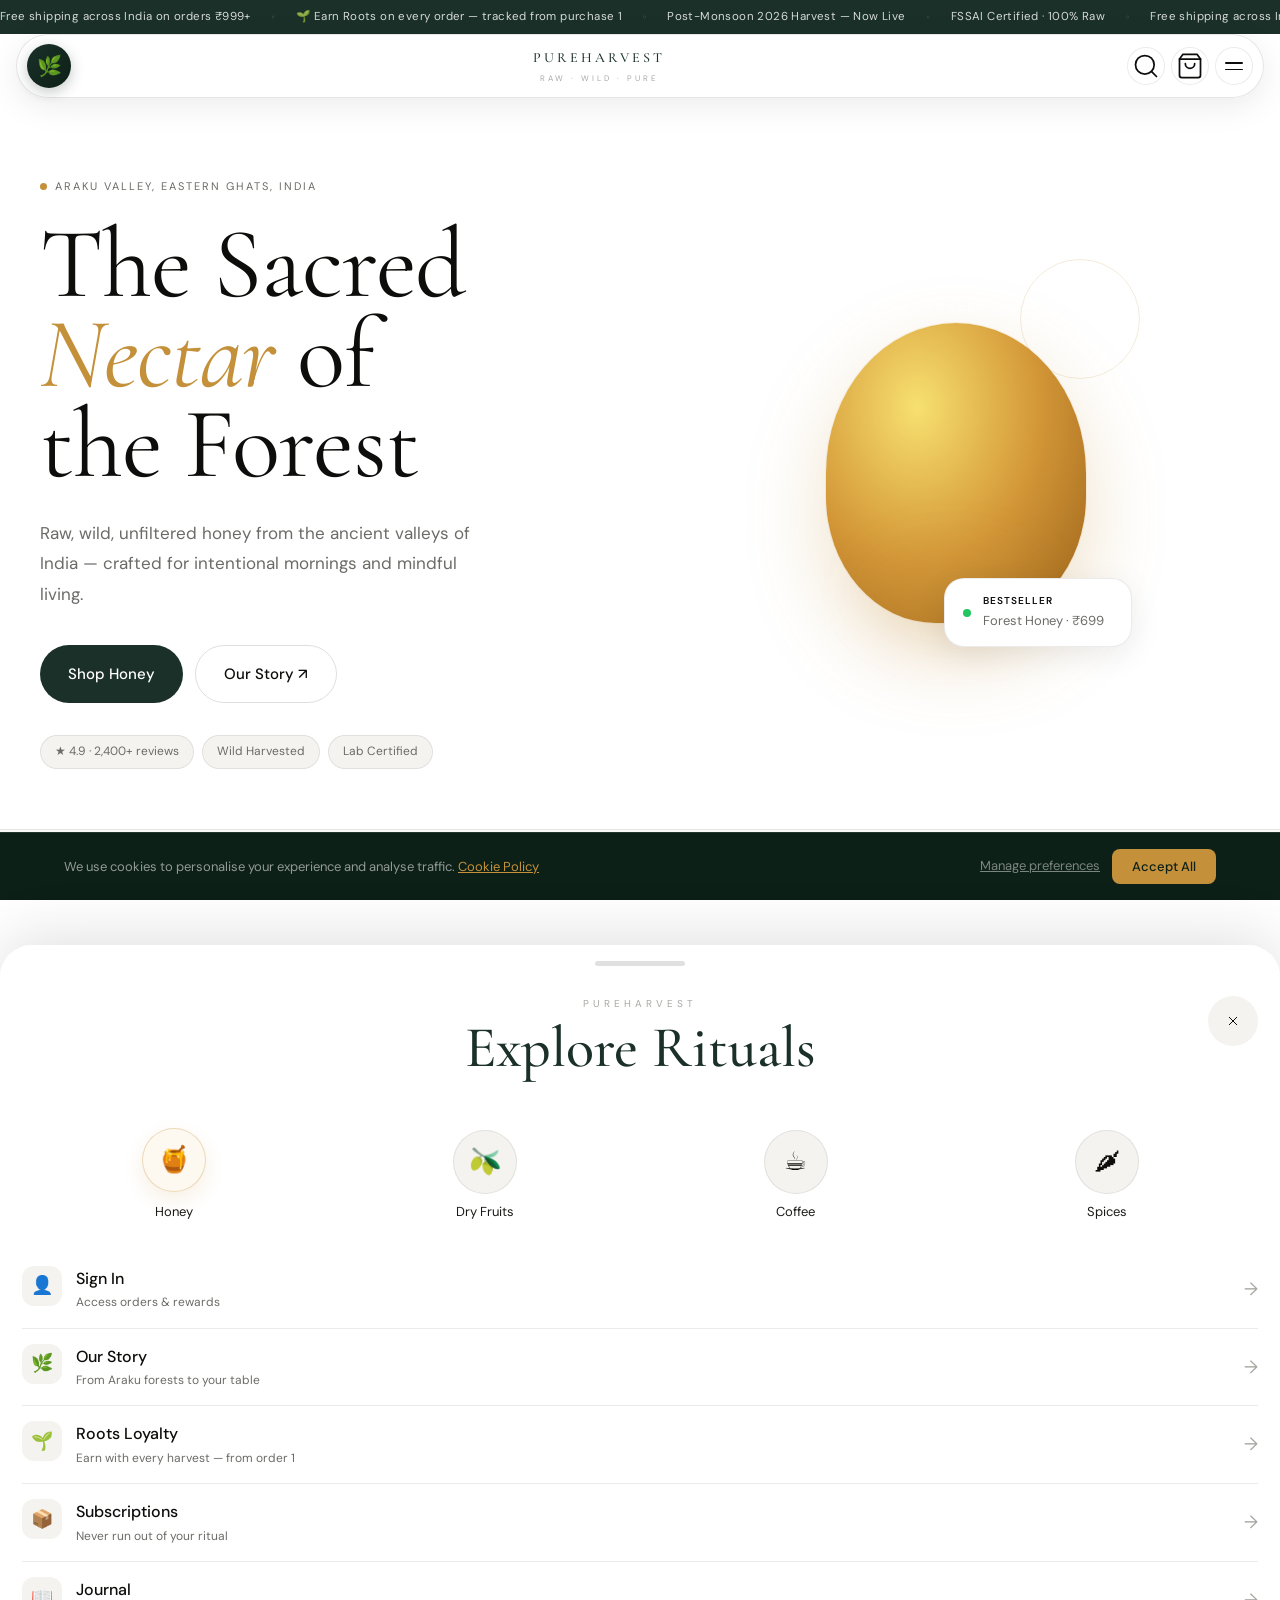
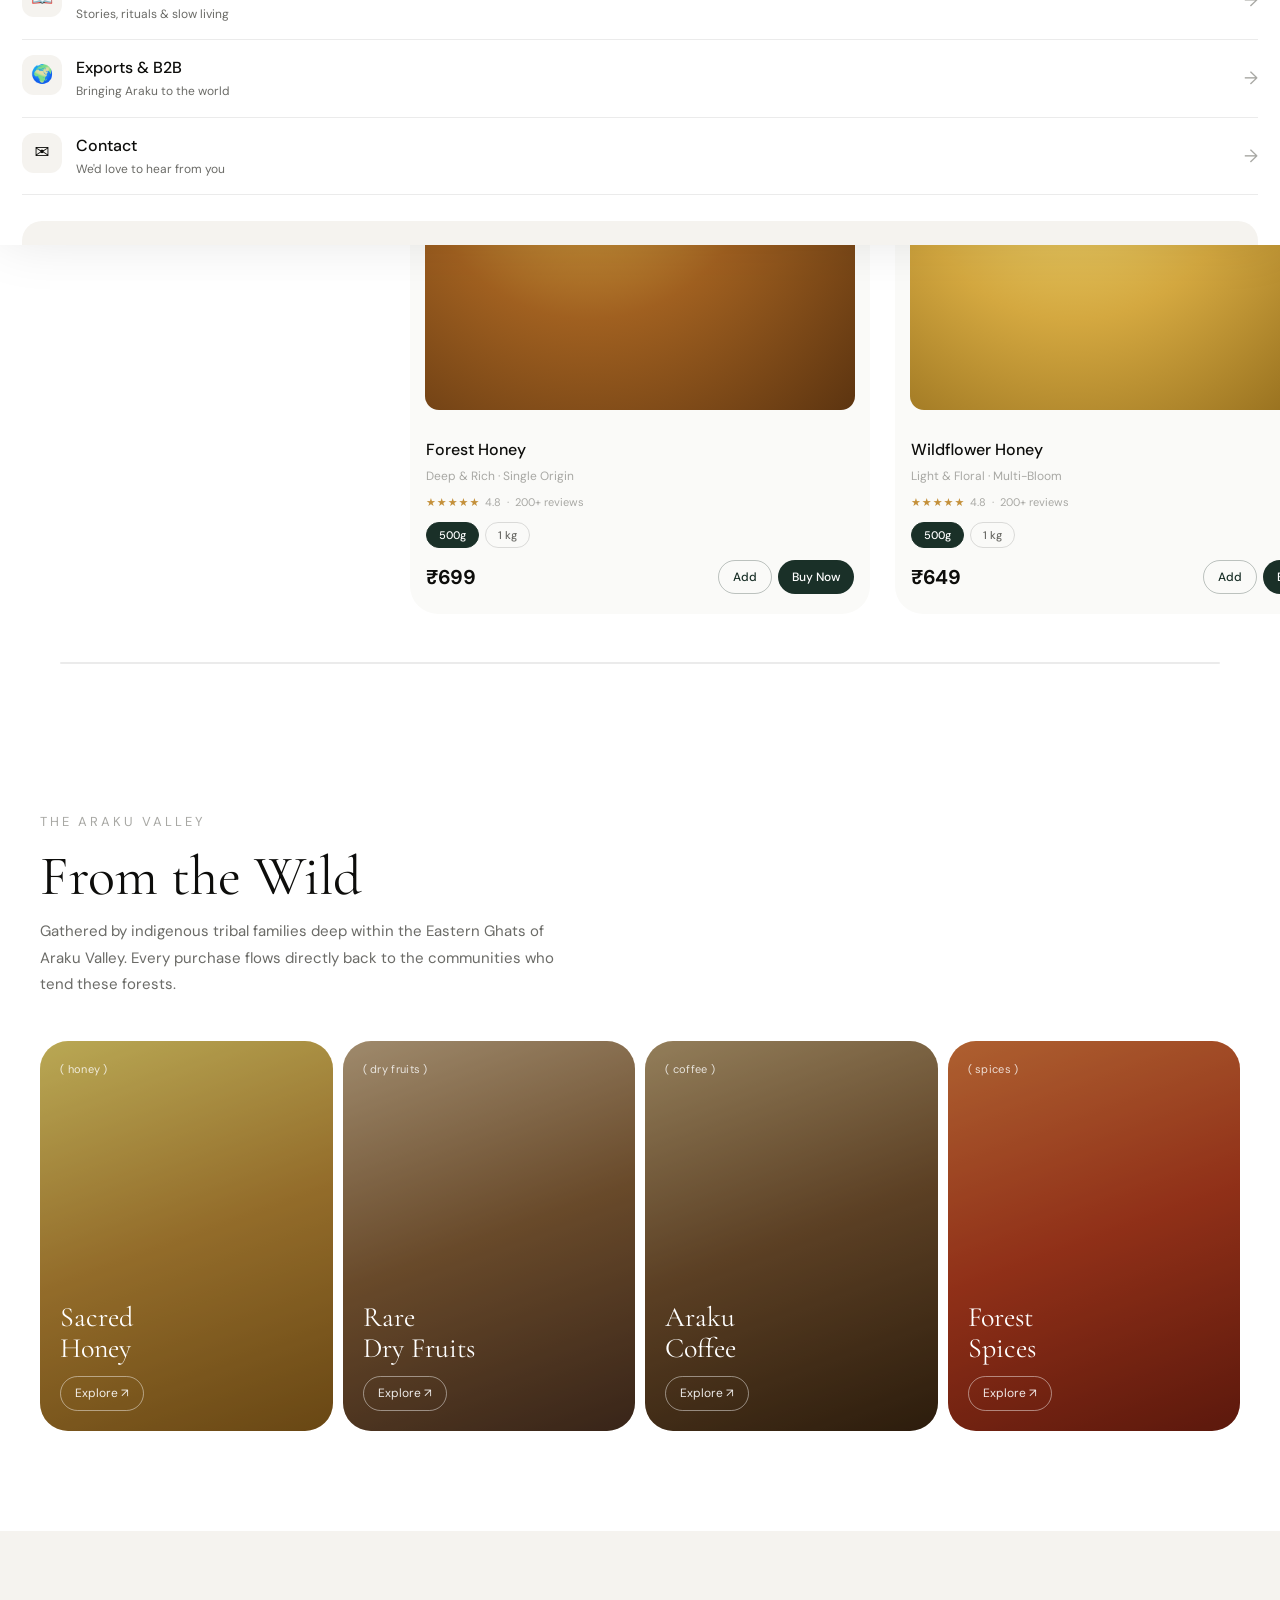
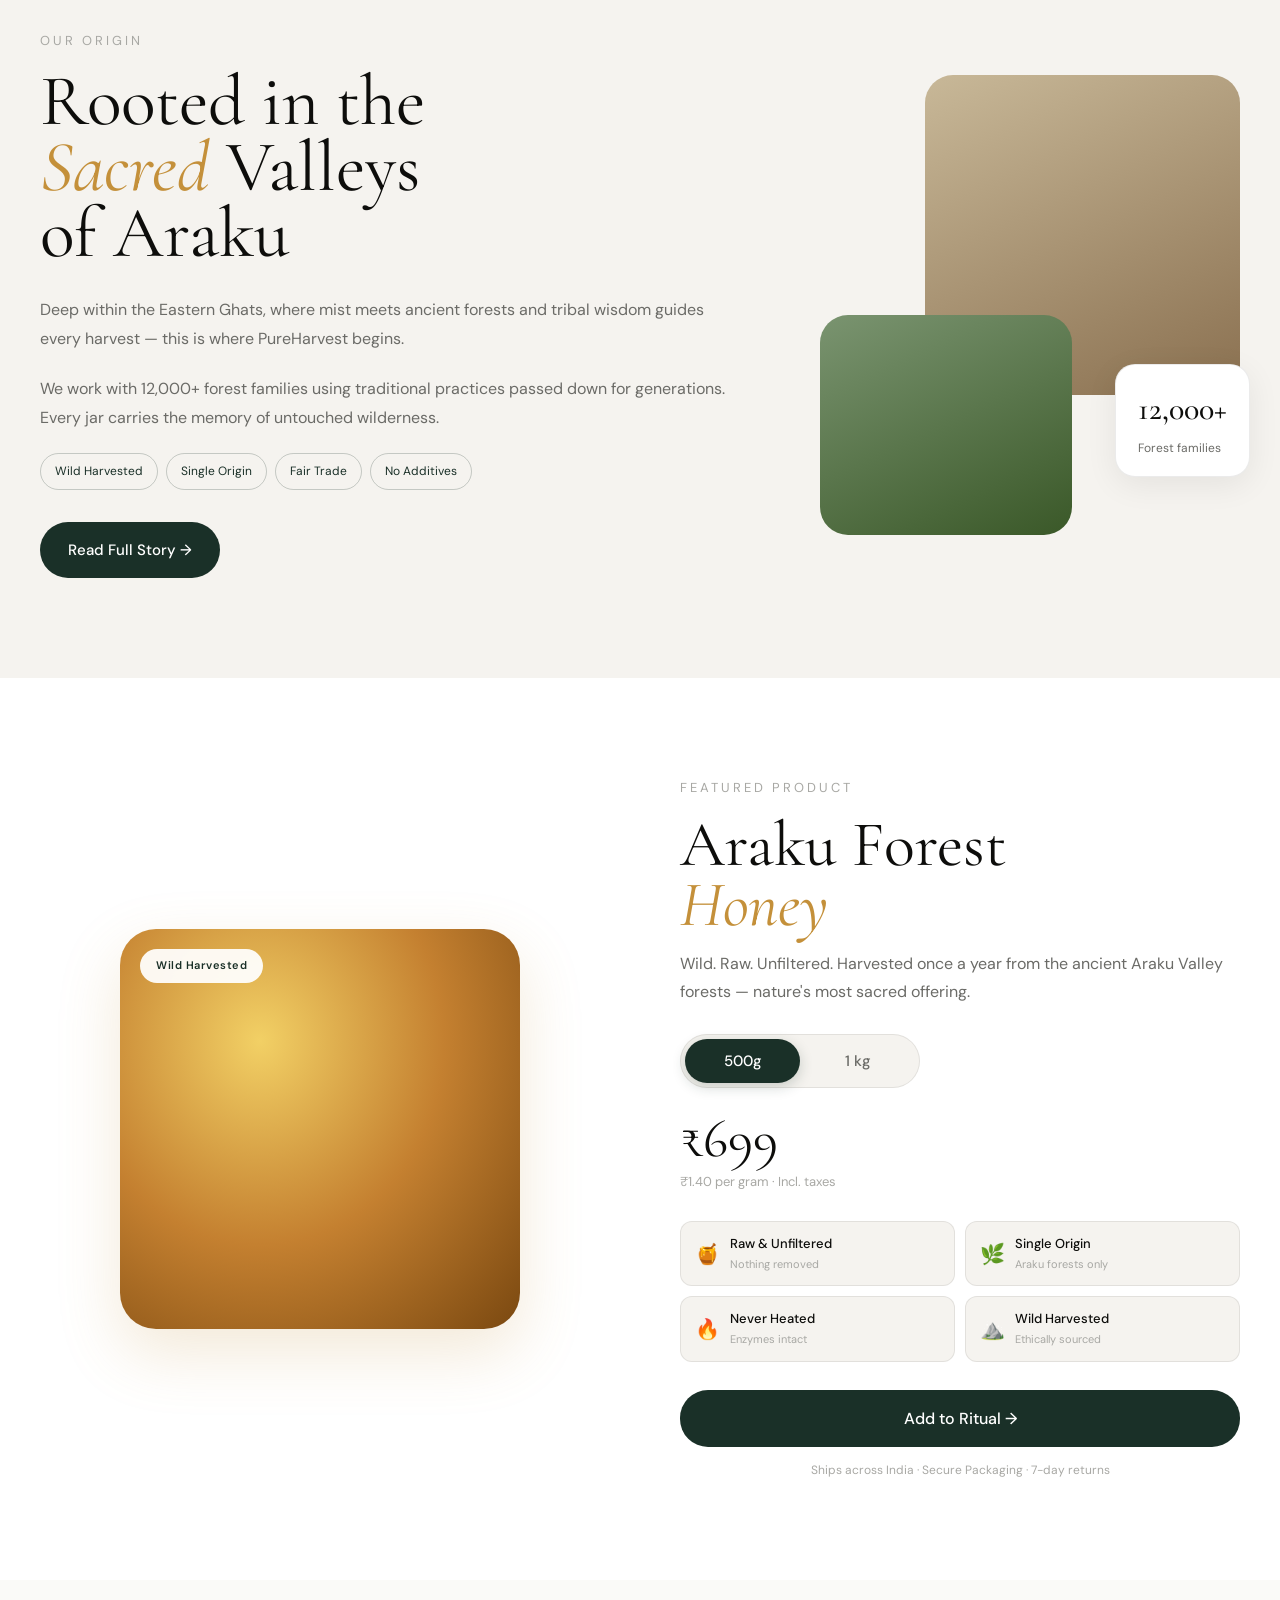
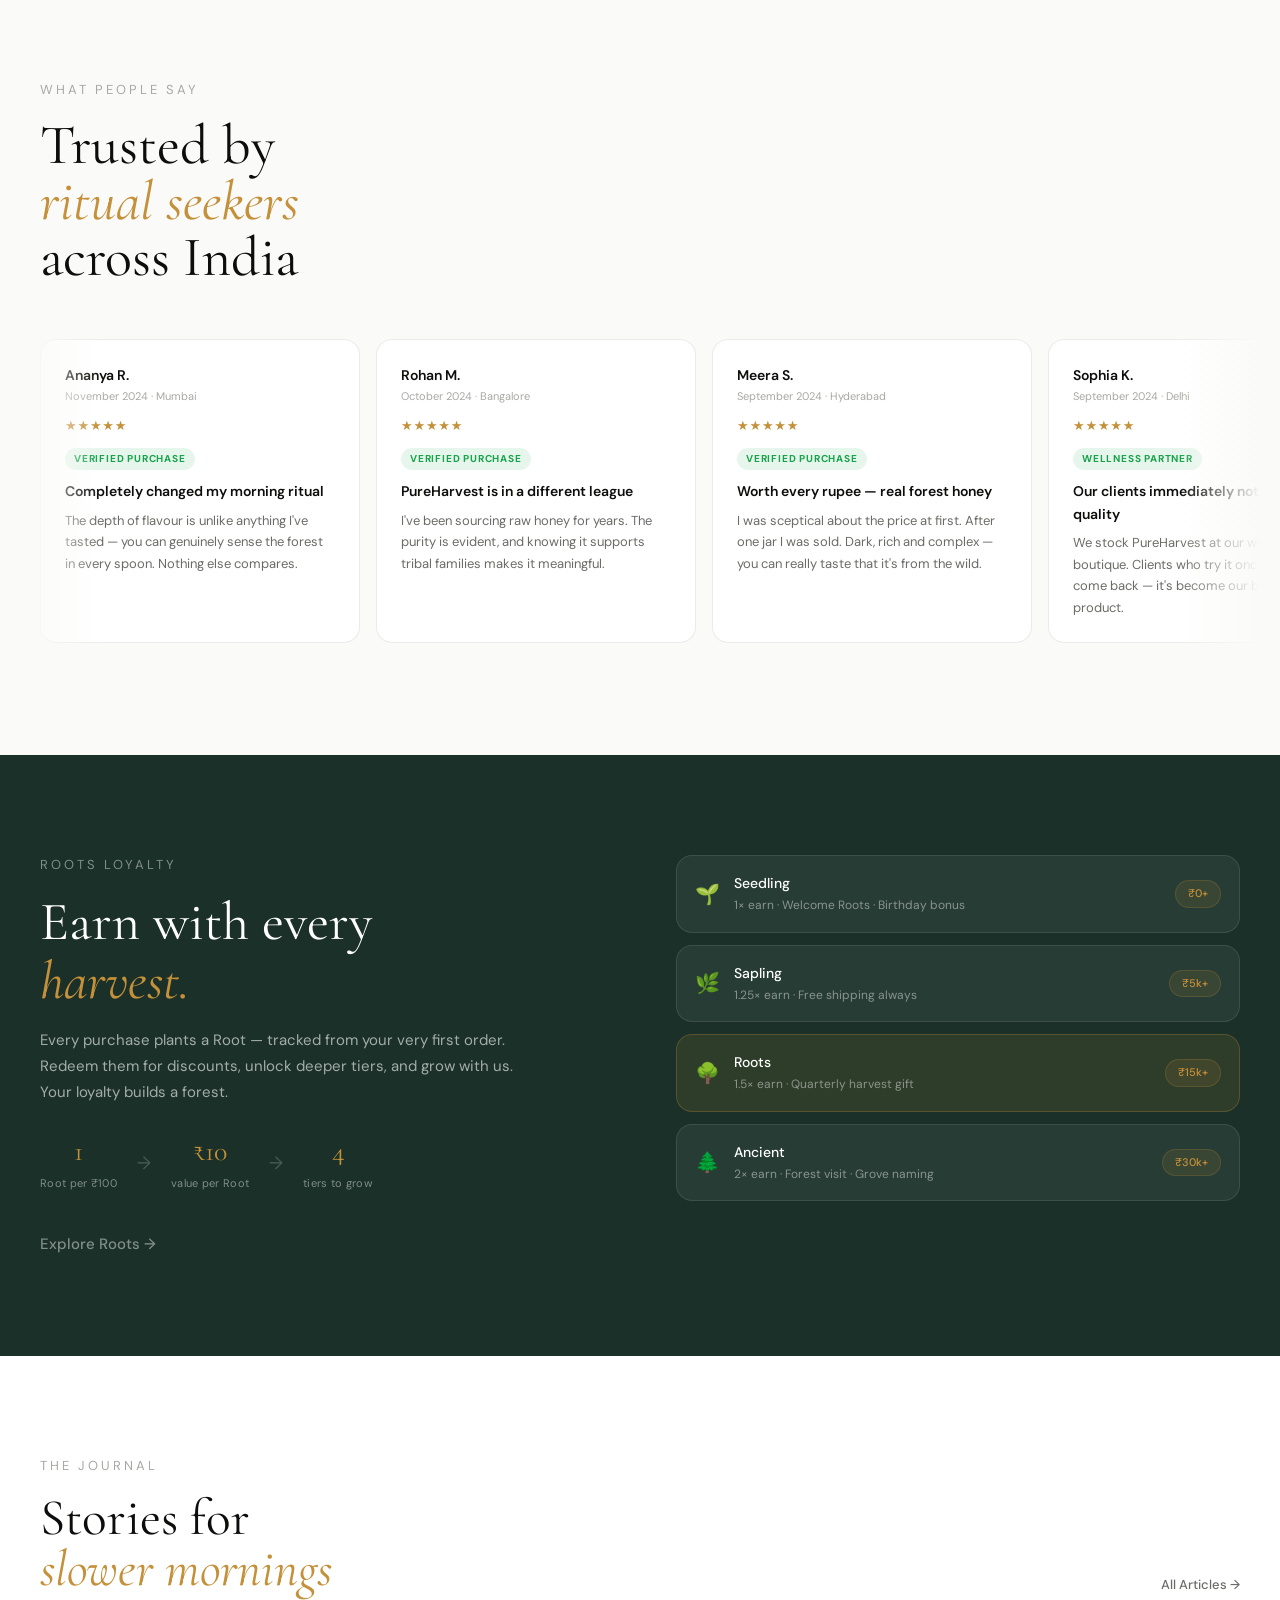
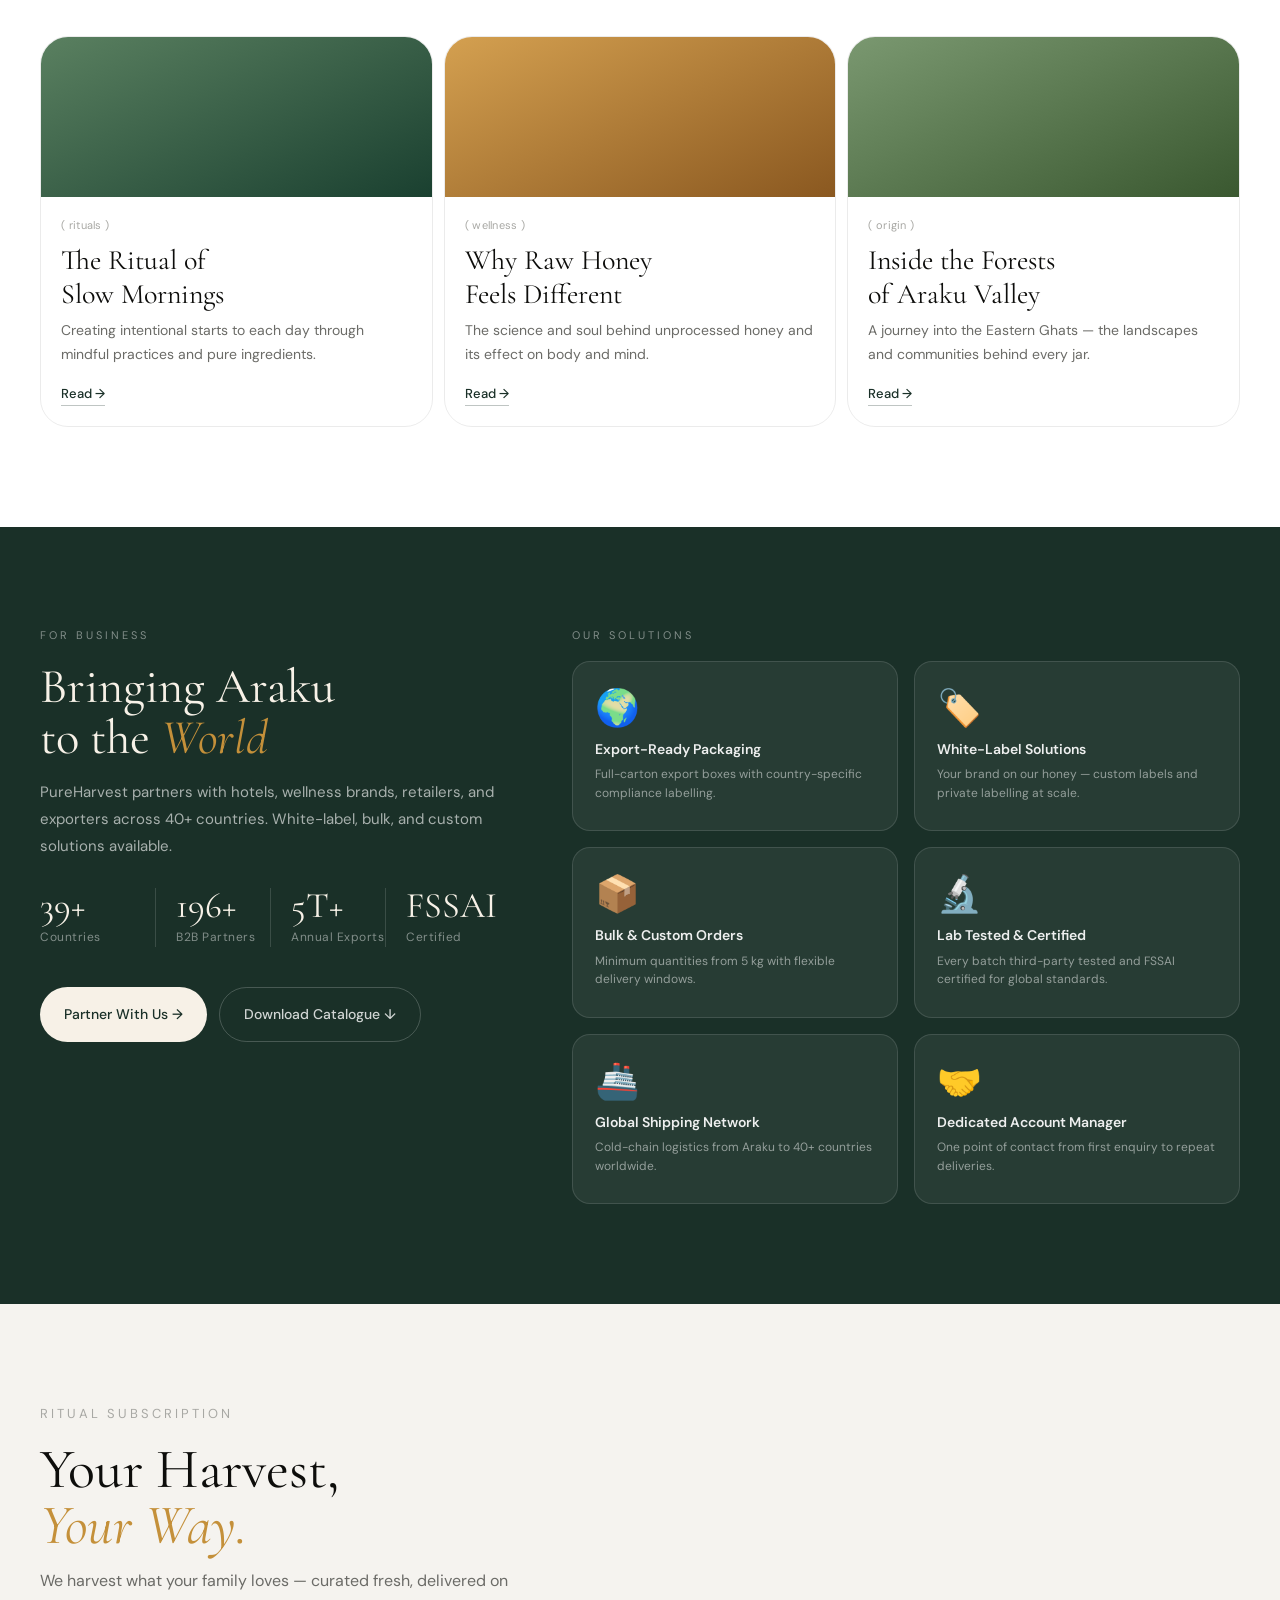
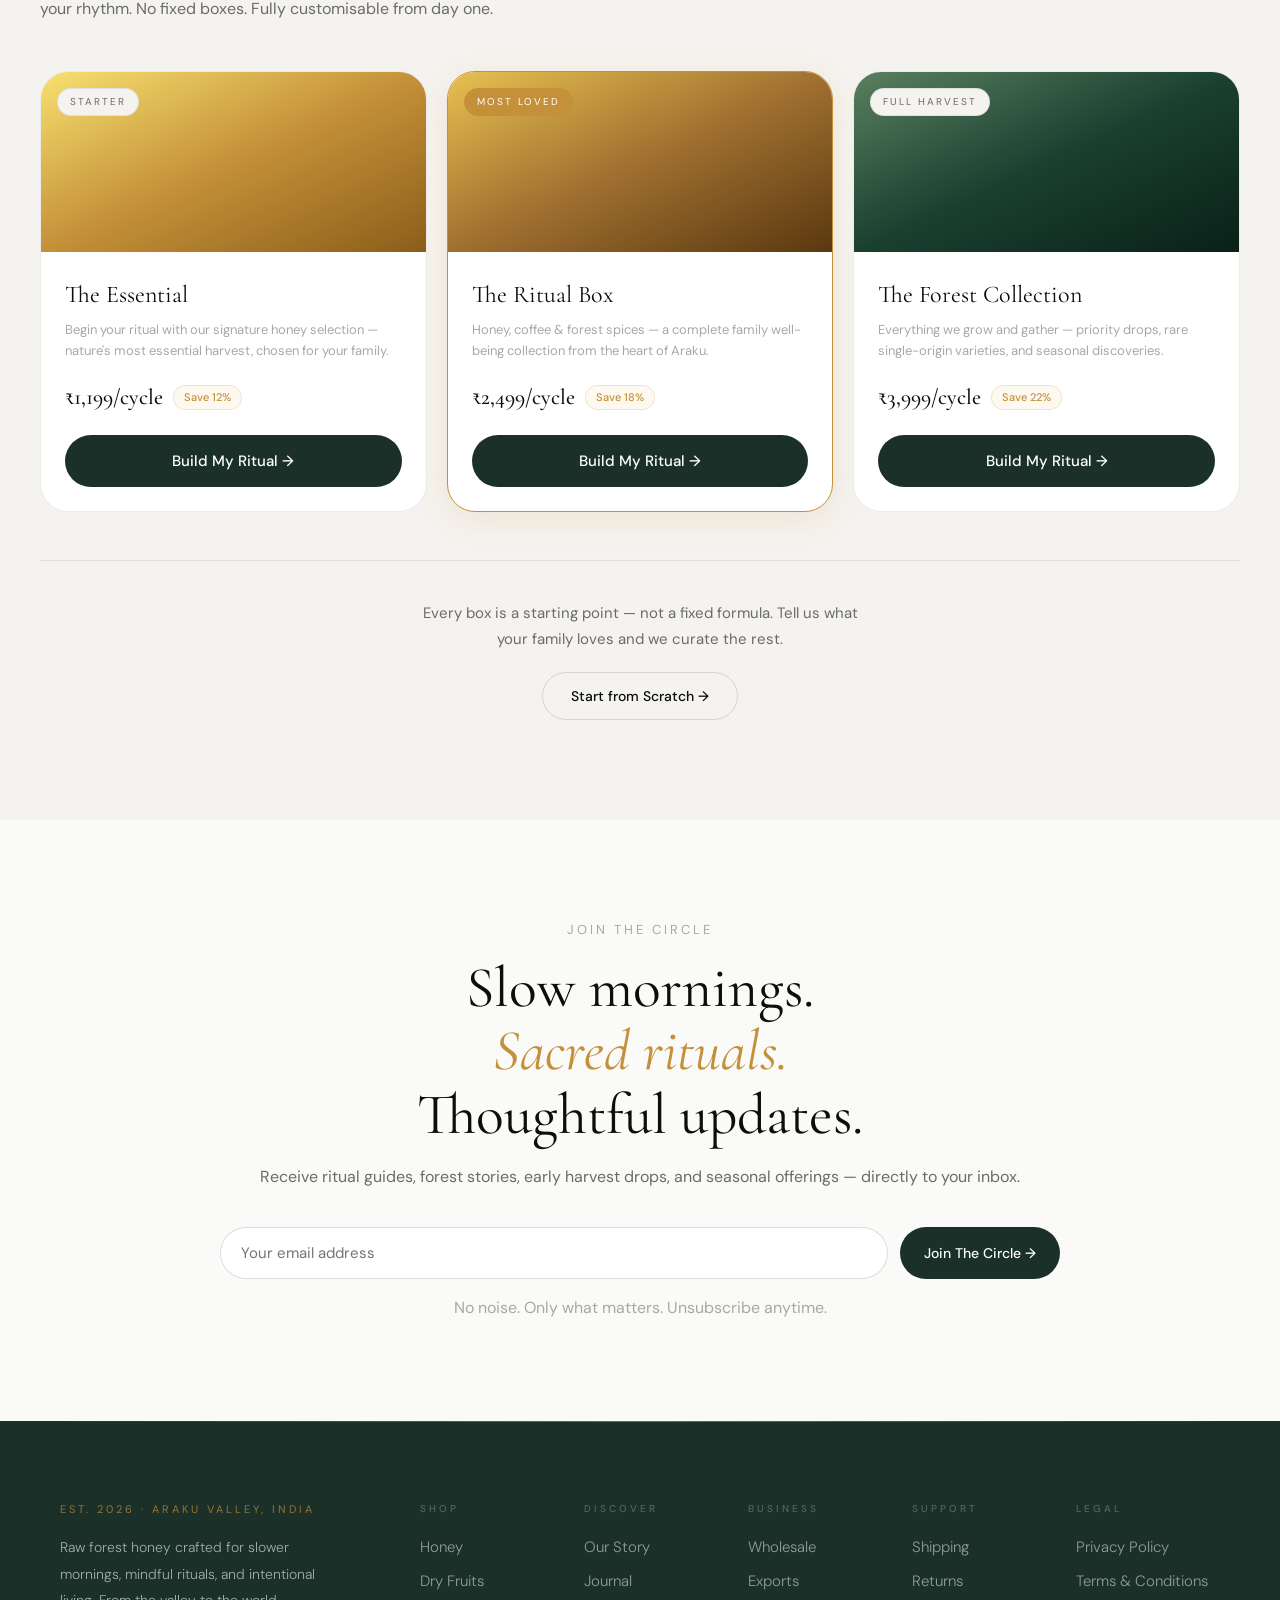
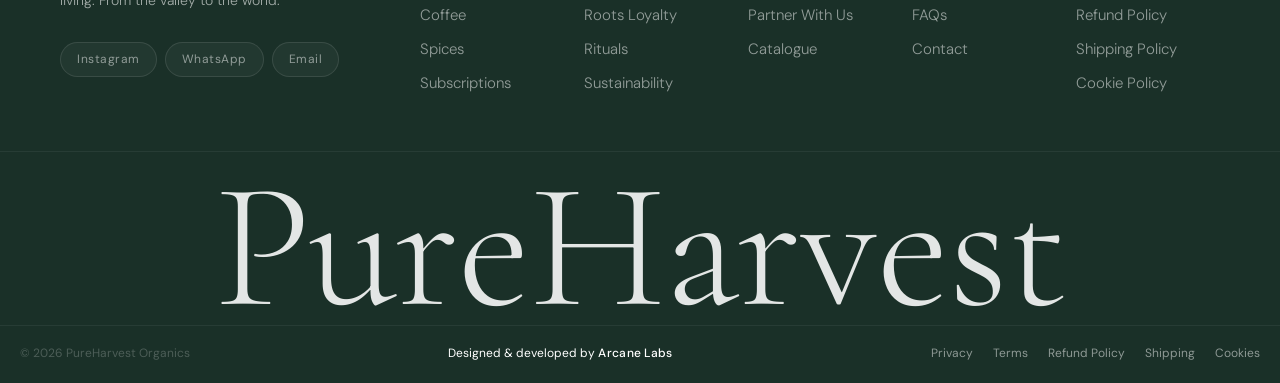
==== commit 775f13c5: "Home page redesign: B2B cards, testimonials, mobile spacing, newsletter - B2B section: stats → 4-col" ====
--- a/index.html
+++ b/index.html
@@ -854,50 +854,100 @@
 <section class="testimonials">
   <div class="section-wrap">
 
+    <!-- Section heading — unchanged -->
     <div class="testi-hdr" data-reveal="up">
       <p class="eyebrow">What people say</p>
-      <h2 class="testi-h2">Trusted by<br><em>ritual seekers</em><br>worldwide</h2>
-    </div>
-
-    <div class="testi-grid">
-
-      <div class="t-card" data-reveal="up" data-delay="0">
-        <div class="t-stars">★★★★★</div>
-        <p class="t-quote">"This honey completely changed my morning ritual. The depth of flavour is unlike anything I've tasted — you can genuinely sense the forest in every spoon."</p>
-        <div class="t-user">
-          <div class="t-avatar">A</div>
-          <div>
-            <p class="t-name">Ananya R.</p>
-            <p class="t-loc">Newcastle, Australia</p>
-          </div>
-        </div>
-      </div>
-
-      <div class="t-card" data-reveal="up" data-delay="100">
-        <div class="t-stars">★★★★★</div>
-        <p class="t-quote">"I've been sourcing raw honey for years. PureHarvest is in a different league — the purity is evident, and knowing it supports tribal families makes it meaningful."</p>
-        <div class="t-user">
-          <div class="t-avatar">R</div>
-          <div>
-            <p class="t-name">Rohan M.</p>
-            <p class="t-loc">Bangalore, India</p>
-          </div>
-        </div>
-      </div>
-
-      <div class="t-card" data-reveal="up" data-delay="200">
-        <div class="t-stars">★★★★★</div>
-        <p class="t-quote">"We import PureHarvest for our wellness boutique in London. Our clients immediately notice the quality. It's become our best-selling product."</p>
-        <div class="t-user">
-          <div class="t-avatar">S</div>
-          <div>
-            <p class="t-name">Sophia K.</p>
-            <p class="t-loc">London, UK · Wholesale Partner</p>
-          </div>
-        </div>
-      </div>
-
-    </div>
+      <h2 class="testi-h2">Trusted by<br><em>ritual seekers</em><br>across India</h2>
+    </div>
+
+    <!-- Review cards: desktop = marquee scroll, mobile = stacked -->
+    <div class="testi-track-wrap">
+      <div class="testi-rev-grid">
+
+        <div class="testi-rev-card">
+          <div class="testi-rev-head">
+            <div>
+              <p class="testi-rev-name">Ananya R.</p>
+              <p class="testi-rev-date">November 2024 · Mumbai</p>
+            </div>
+          </div>
+          <p class="testi-rev-stars">★★★★★</p>
+          <span class="testi-rev-verified">Verified Purchase</span>
+          <p class="testi-rev-title">Completely changed my morning ritual</p>
+          <p class="testi-rev-body">The depth of flavour is unlike anything I've tasted — you can genuinely sense the forest in every spoon. Nothing else compares.</p>
+        </div>
+
+        <div class="testi-rev-card">
+          <div class="testi-rev-head">
+            <div>
+              <p class="testi-rev-name">Rohan M.</p>
+              <p class="testi-rev-date">October 2024 · Bangalore</p>
+            </div>
+          </div>
+          <p class="testi-rev-stars">★★★★★</p>
+          <span class="testi-rev-verified">Verified Purchase</span>
+          <p class="testi-rev-title">PureHarvest is in a different league</p>
+          <p class="testi-rev-body">I've been sourcing raw honey for years. The purity is evident, and knowing it supports tribal families makes it meaningful.</p>
+        </div>
+
+        <div class="testi-rev-card">
+          <div class="testi-rev-head">
+            <div>
+              <p class="testi-rev-name">Meera S.</p>
+              <p class="testi-rev-date">September 2024 · Hyderabad</p>
+            </div>
+          </div>
+          <p class="testi-rev-stars">★★★★★</p>
+          <span class="testi-rev-verified">Verified Purchase</span>
+          <p class="testi-rev-title">Worth every rupee — real forest honey</p>
+          <p class="testi-rev-body">I was sceptical about the price at first. After one jar I was sold. Dark, rich and complex — you can really taste that it's from the wild.</p>
+        </div>
+
+        <div class="testi-rev-card">
+          <div class="testi-rev-head">
+            <div>
+              <p class="testi-rev-name">Sophia K.</p>
+              <p class="testi-rev-date">September 2024 · Delhi</p>
+            </div>
+          </div>
+          <p class="testi-rev-stars">★★★★★</p>
+          <span class="testi-rev-verified">Wellness Partner</span>
+          <p class="testi-rev-title">Our clients immediately notice the quality</p>
+          <p class="testi-rev-body">We stock PureHarvest at our wellness boutique. Clients who try it once always come back — it's become our best-selling product.</p>
+        </div>
+
+        <!-- Clones for seamless marquee loop — hidden from accessibility tree -->
+        <div class="testi-rev-card testi-rev-clone" aria-hidden="true">
+          <div class="testi-rev-head"><div><p class="testi-rev-name">Ananya R.</p><p class="testi-rev-date">November 2024 · Mumbai</p></div></div>
+          <p class="testi-rev-stars">★★★★★</p><span class="testi-rev-verified">Verified Purchase</span>
+          <p class="testi-rev-title">Completely changed my morning ritual</p>
+          <p class="testi-rev-body">The depth of flavour is unlike anything I've tasted — you can genuinely sense the forest in every spoon.</p>
+        </div>
+
+        <div class="testi-rev-card testi-rev-clone" aria-hidden="true">
+          <div class="testi-rev-head"><div><p class="testi-rev-name">Rohan M.</p><p class="testi-rev-date">October 2024 · Bangalore</p></div></div>
+          <p class="testi-rev-stars">★★★★★</p><span class="testi-rev-verified">Verified Purchase</span>
+          <p class="testi-rev-title">PureHarvest is in a different league</p>
+          <p class="testi-rev-body">I've been sourcing raw honey for years. The purity is evident, and knowing it supports tribal families makes it meaningful.</p>
+        </div>
+
+        <div class="testi-rev-card testi-rev-clone" aria-hidden="true">
+          <div class="testi-rev-head"><div><p class="testi-rev-name">Meera S.</p><p class="testi-rev-date">September 2024 · Hyderabad</p></div></div>
+          <p class="testi-rev-stars">★★★★★</p><span class="testi-rev-verified">Verified Purchase</span>
+          <p class="testi-rev-title">Worth every rupee — real forest honey</p>
+          <p class="testi-rev-body">I was sceptical at first. After one jar I was sold. Dark, rich and complex.</p>
+        </div>
+
+        <div class="testi-rev-card testi-rev-clone" aria-hidden="true">
+          <div class="testi-rev-head"><div><p class="testi-rev-name">Sophia K.</p><p class="testi-rev-date">September 2024 · Delhi</p></div></div>
+          <p class="testi-rev-stars">★★★★★</p><span class="testi-rev-verified">Wellness Partner</span>
+          <p class="testi-rev-title">Our clients immediately notice the quality</p>
+          <p class="testi-rev-body">We stock PureHarvest at our wellness boutique. It's become our best-selling product.</p>
+        </div>
+
+      </div>
+    </div>
+
   </div>
 </section>
 
@@ -1071,13 +1121,45 @@
       </div>
 
       <div class="b2b-right">
+        <p class="b2b-perks-eyebrow">Our solutions</p> <!-- label mirrors the left eyebrow for visual balance -->
         <div class="b2b-perks">
-          <div class="b-perk">🌍 Export-ready packaging</div>
-          <div class="b-perk">🏷️ White-label solutions</div>
-          <div class="b-perk">📦 Bulk &amp; custom orders</div>
-          <div class="b-perk">🔬 Lab tested &amp; certified</div>
-          <div class="b-perk">🚢 Global shipping network</div>
-          <div class="b-perk">🤝 Dedicated account manager</div>
+
+          <div class="b-perk">
+            <div class="b-perk-icon">🌍</div>                        <!-- icon: same size as pd-diff-icon (36px) -->
+            <p class="b-perk-title">Export-Ready Packaging</p>        <!-- bold heading -->
+            <p class="b-perk-desc">Full-carton export boxes with country-specific compliance labelling.</p>
+          </div>
+
+          <div class="b-perk">
+            <div class="b-perk-icon">🏷️</div>
+            <p class="b-perk-title">White-Label Solutions</p>
+            <p class="b-perk-desc">Your brand on our honey — custom labels and private labelling at scale.</p>
+          </div>
+
+          <div class="b-perk">
+            <div class="b-perk-icon">📦</div>
+            <p class="b-perk-title">Bulk &amp; Custom Orders</p>
+            <p class="b-perk-desc">Minimum quantities from 5 kg with flexible delivery windows.</p>
+          </div>
+
+          <div class="b-perk">
+            <div class="b-perk-icon">🔬</div>
+            <p class="b-perk-title">Lab Tested &amp; Certified</p>
+            <p class="b-perk-desc">Every batch third-party tested and FSSAI certified for global standards.</p>
+          </div>
+
+          <div class="b-perk">
+            <div class="b-perk-icon">🚢</div>
+            <p class="b-perk-title">Global Shipping Network</p>
+            <p class="b-perk-desc">Cold-chain logistics from Araku to 40+ countries worldwide.</p>
+          </div>
+
+          <div class="b-perk">
+            <div class="b-perk-icon">🤝</div>
+            <p class="b-perk-title">Dedicated Account Manager</p>
+            <p class="b-perk-desc">One point of contact from first enquiry to repeat deliveries.</p>
+          </div>
+
         </div>
       </div>
 
--- a/style.css
+++ b/style.css
@@ -355,10 +355,10 @@
   margin-bottom: 8px; 
 }
 .drawer-title {
-  font-family: var(--serif); 
-  font-size: clamp(48px, 8vw, 88px);
-  line-height: 0.92; 
-  color: var(--forest); 
+  font-family: var(--serif);
+  font-size: clamp(36px, 6vw, 58px); /* was clamp(48px,8vw,88px) — 88px was outsized for a nav drawer */
+  line-height: 0.95;
+  color: var(--forest);
   font-weight: 500;
   text-align: center;
   width: 100%;
@@ -769,6 +769,40 @@
   font-family: var(--sans); white-space: nowrap;
 }
 .p-add:hover { background: var(--forest); color: white; border-color: var(--forest); }
+
+/* Stepper state — inline − qty + after first add */
+.p-add--active {
+  display: inline-flex;
+  align-items: center;
+  gap: 10px;
+  background: var(--forest);
+  color: white;
+  border-color: var(--forest);
+  padding: 7px 12px;
+  min-width: 90px;
+  justify-content: space-between;
+}
+.p-add--active:hover { background: var(--forest-2); border-color: var(--forest-2); }
+
+/* Featured product stepper — same state but full-width, taller padding to match btn-block */
+#addToCart.p-add--active {
+  width: 100%;
+  justify-content: center;     /* centre the − qty + trio on the wide button */
+  gap: 28px;                   /* more breathing room on a full-width button */
+  padding: 16px 24px;          /* match original btn-block height */
+  font-size: 16px;
+}
+#addToCart .p-add-minus,
+#addToCart .p-add-plus  { font-size: 18px; }
+#addToCart .p-add-qty   { font-size: 16px; min-width: 24px; }
+.p-add-minus, .p-add-plus {
+  font-size: 15px; font-weight: 600; line-height: 1;
+  padding: 0 2px; cursor: pointer;
+  opacity: 0.9;
+}
+.p-add-minus:hover, .p-add-plus:hover { opacity: 1; }
+.p-add-qty { font-size: 13px; font-weight: 600; min-width: 14px; text-align: center; }
+
 .p-buy {
   font-size: 12px; color: white; font-weight: 500;
   padding: 8px 14px;
@@ -778,13 +812,54 @@
 }
 .p-buy:hover { background: var(--forest-2); transform: translateY(-1px); }
 
+/* Buy Now conflict dialog — bottom-anchored sheet on mobile, pill on desktop */
+.ph-buynow-dialog {
+  position: fixed;
+  bottom: 24px; left: 50%; transform: translateX(-50%) translateY(16px);
+  z-index: 200000; /* above cart sidebar (99997) and all overlays */
+  background: #fff;
+  border-radius: 20px;
+  box-shadow: 0 12px 48px rgba(0,0,0,0.18);
+  padding: 22px 20px 18px;
+  width: min(380px, calc(100vw - 32px));
+  opacity: 0;
+  transition: opacity 0.2s ease, transform 0.22s ease;
+  pointer-events: none;
+}
+.ph-buynow-dialog--visible {
+  opacity: 1;
+  transform: translateX(-50%) translateY(0);
+  pointer-events: auto;
+}
+.ph-buynow-q {
+  font-family: var(--sans); font-size: 14px; color: var(--dark);
+  line-height: 1.5; margin-bottom: 16px; text-align: center;
+}
+.ph-buynow-actions { display: flex; flex-direction: column; gap: 8px; }
+.ph-buynow-btn {
+  padding: 13px 18px; border-radius: var(--r-pill);
+  font-family: var(--sans); font-size: 13px; font-weight: 500;
+  cursor: pointer; border: none; transition: background 0.15s;
+  text-align: center;
+}
+.ph-buynow-with { background: var(--forest); color: white; }
+.ph-buynow-with:hover { background: var(--forest-2); }
+.ph-buynow-solo { background: var(--warm); color: var(--dark); border: 1px solid var(--border-md); }
+.ph-buynow-solo:hover { background: var(--border); }
+.ph-buynow-cancel {
+  background: none; border: none; color: var(--gray);
+  font-family: var(--sans); font-size: 12px; cursor: pointer;
+  padding: 6px; text-align: center;
+}
+.ph-buynow-cancel:hover { color: var(--dark); }
+
 /* Product hidden/shown by filter */
 .p-card.p-hidden { display: none; }
 
 /* ==============================
    CATEGORY GRID (Stretch style)
 ============================== */
-.cat-grid-section { padding: 80px 20px 80px; }
+.cat-grid-section { padding: 100px 20px; } /* was 80px — increased for desktop breathing room */
 .cat-header { margin-bottom: 44px; }
 .cat-desc {
   font-size: 15px; color: var(--gray);
@@ -838,7 +913,7 @@
 /* ==============================
    BRAND STORY
 ============================== */
-.story { padding: 80px 20px; background: var(--warm); }
+.story { padding: 100px 20px; background: var(--warm); } /* was 80px — desktop breathing room */
 .story-inner {
   display: flex; flex-direction: column; gap: 64px;
 }
@@ -889,7 +964,7 @@
 /* ==============================
    FEATURED PRODUCT
 ============================== */
-.featured { padding: 80px 20px; background: var(--white); }
+.featured { padding: 100px 20px; background: var(--white); } /* was 80px */
 .featured-inner { display: flex; flex-direction: column; gap: 60px; }
 @media (min-width: 768px) {
   .featured-inner { flex-direction: row; align-items: center; gap: 80px; }
@@ -964,7 +1039,7 @@
 /* ==============================
    TESTIMONIALS
 ============================== */
-.testimonials { padding: 80px 20px; background: var(--off-white); }
+.testimonials { padding: 100px 20px; background: var(--off-white); } /* was 80px */
 
 .testi-hdr { margin-bottom: 48px; }
 .testi-h2 {
@@ -985,14 +1060,10 @@
   background: var(--white); border: 1px solid var(--border);
   border-radius: var(--r-lg); padding: 28px; display: flex; flex-direction: column; height: 100%;
 }
-.t-stars { color: var(--honey); font-size: 26px; letter-spacing: 2px; margin-bottom: 16px; }
+.t-stars { color: var(--honey); font-size: 18px; letter-spacing: 2px; margin-bottom: 16px; } /* was 26px — scaled down to not overpower card */
 .t-quote {
-  font-family: var(--serif); font-size: 25px; line-height: 1.72;
-  color: var(--dark-2); font-style: italic; margin-bottom: 24px;flex-grow: 1;
-}
-
-.t-card{
-  min-height:400px;
+  font-family: var(--serif); font-size: 18px; line-height: 1.7; /* was 25px — quote was larger than the section title */
+  color: var(--dark-2); font-style: italic; margin-bottom: 24px; flex-grow: 1;
 }
 
 .t-user { display: flex; align-items: center; gap: 12px; }
@@ -1005,10 +1076,99 @@
 .t-name { font-size: 16px; font-weight: 500; color: var(--dark); margin-bottom: 2px; }
 .t-loc  { font-size: 14.5px; color: var(--muted); }
 
+/* ── Testimonials: rating summary box ─────────────────────────────
+   Mirrors .pd-rev-summary from product-honey.html in layout and sizing */
+.testi-summary {
+  display: grid;
+  grid-template-columns: 120px 1fr auto; /* rating | bars | cta */
+  gap: 48px;
+  align-items: center;
+  padding: 36px 40px;
+  background: var(--white);
+  border: 1px solid var(--border);
+  border-radius: 20px;
+  margin: 48px 0;
+}
+@media (max-width: 768px) {
+  .testi-summary { grid-template-columns: 1fr; gap: 20px; padding: 24px; }
+}
+.testi-sum-big   { font-family: var(--serif); font-size: 64px; font-weight: 400; color: var(--dark); line-height: 1; }
+.testi-sum-stars { color: var(--honey); font-size: 18px; letter-spacing: 2px; margin-bottom: 6px; }
+.testi-sum-total { font-size: 13px; color: var(--muted); font-family: var(--sans); }
+
+.testi-sum-bars  { display: flex; flex-direction: column; gap: 8px; }
+.testi-bar-row   { display: flex; align-items: center; gap: 10px; }
+.testi-bar-lbl   { font-size: 12px; color: var(--muted); min-width: 18px; text-align: right; font-family: var(--sans); }
+.testi-bar-track { flex: 1; height: 5px; background: var(--border); border-radius: 3px; overflow: hidden; }
+.testi-bar-fill  { height: 100%; background: var(--honey); border-radius: 3px; }
+
+.testi-sum-cta {
+  padding: 13px 26px;
+  border: 1.5px solid rgba(26,48,40,0.28);
+  border-radius: var(--r-pill);
+  font-size: 14px; font-weight: 500;
+  color: var(--forest); font-family: var(--sans);
+  transition: background var(--ease), color var(--ease);
+  white-space: nowrap;
+}
+.testi-sum-cta:hover { background: var(--forest); color: white; border-color: var(--forest); }
+
+/* ── Review cards — matches pd-rev-card from product page ── */
+.testi-rev-card {
+  background: var(--white);
+  border: 1px solid var(--border);
+  border-radius: 16px;
+  padding: 24px;
+}
+.testi-rev-head  { display: flex; justify-content: space-between; align-items: flex-start; margin-bottom: 10px; }
+.testi-rev-name  { font-size: 14px; font-weight: 600; color: var(--dark); font-family: var(--sans); margin-bottom: 2px; }
+.testi-rev-date  { font-size: 11px; color: var(--muted); font-family: var(--sans); }
+.testi-rev-stars { color: var(--honey); font-size: 13px; letter-spacing: 0.8px; margin-bottom: 8px; }
+.testi-rev-verified {
+  font-size: 10px; font-weight: 700; text-transform: uppercase;
+  letter-spacing: 0.8px; color: #16a34a;
+  background: rgba(22,163,74,0.1);
+  padding: 3px 9px; border-radius: var(--r-pill);
+  display: inline-block; margin-bottom: 10px; font-family: var(--sans);
+}
+.testi-rev-title { font-size: 14px; font-weight: 600; color: var(--dark); margin-bottom: 7px; font-family: var(--sans); }
+.testi-rev-body  { font-size: 13px; color: var(--gray); line-height: 1.65; }
+
+/* ── Desktop marquee — matches pd-rev-track-wrap pattern ── */
+@media (min-width: 769px) {
+  .testi-track-wrap {
+    overflow: hidden;
+    margin: 0 -20px;    /* bleed to section edge so fade masks align */
+    position: relative;
+  }
+  .testi-track-wrap::before,
+  .testi-track-wrap::after {
+    content: ''; position: absolute; top: 0; bottom: 0; width: 80px; z-index: 2; pointer-events: none;
+  }
+  .testi-track-wrap::before { left: 0; background: linear-gradient(to right, var(--off-white), transparent); }
+  .testi-track-wrap::after  { right: 0; background: linear-gradient(to left, var(--off-white), transparent); }
+  .testi-rev-grid {
+    display: flex !important; flex-wrap: nowrap !important;
+    gap: 16px; padding: 6px 20px 12px;
+    width: max-content;
+    animation: testiMarquee 32s linear infinite;
+  }
+  .testi-rev-grid:hover { animation-play-state: paused; } /* pause on hover */
+  .testi-rev-card { flex: 0 0 320px; width: 320px; }
+}
+@keyframes testiMarquee { from { transform: translateX(0); } to { transform: translateX(-50%); } }
+
+/* ── Mobile: stacked cards, clones hidden ── */
+@media (max-width: 768px) {
+  .testi-rev-grid  { display: flex; flex-direction: column; gap: 14px; padding: 4px 0; }
+  .testi-rev-clone { display: none !important; } /* hide duplicate cards on mobile */
+  .testi-rev-card  { padding: 20px; }
+}
+
 /* ==============================
    JOURNAL
 ============================== */
-.journal { padding: 80px 20px; background: var(--white); }
+.journal { padding: 100px 20px; background: var(--white); } /* was 80px */
 
 .journal-hdr {
   display: flex; justify-content: space-between;
@@ -1061,44 +1221,89 @@
 /* ==============================
    B2B
 ============================== */
-.b2b { background: var(--forest); padding: 80px 20px; }
-.b2b-inner { display: flex; flex-direction: column; gap: 56px; }
+.b2b { background: var(--forest); padding: 100px 20px; } /* was 80px */
+.b2b-inner { display: flex; flex-direction: column; gap: 48px; } /* tighter gap between cols on mobile */
 @media (min-width: 768px) {
-  .b2b-inner { flex-direction: row; align-items: flex-start; gap: 80px; }
-  .b2b-left  { flex: 1; max-width: 480px; }
-  .b2b-right { flex: 1; display: flex; align-items: flex-start; padding-top: 8px; }
-}
-
-.b2b-eyebrow { font-size: 11px; letter-spacing: 3px; text-transform: uppercase; color: rgba(255,255,255,0.45); margin-bottom: 16px; }
+  .b2b-inner { flex-direction: row; align-items: flex-start; gap: 72px; } /* was 80px — slightly tighter to fill better */
+  .b2b-left  { flex: 1; max-width: 460px; }                               /* was 480px — less greedy */
+  .b2b-right { flex: 1; display: flex; flex-direction: column; align-items: flex-start; padding-top: 0; } /* column so label sits above grid */
+}
+
+/* eyebrow shared between left and right */
+.b2b-eyebrow,
+.b2b-perks-eyebrow {
+  font-size: 11px; letter-spacing: 3px; text-transform: uppercase;
+  color: rgba(255,255,255,0.45); margin-bottom: 16px;
+}
+
 .b2b-h2 {
   font-family: var(--serif);
-  font-size: clamp(44px, 5vw, 64px);
-  line-height: 1; color: #f7f1e7; font-weight: 400; margin-bottom: 16px;
+  font-size: clamp(40px, 3.8vw, 52px); /* was clamp(44px,5vw,64px) — 64px was too dominant on desktop */
+  line-height: 1.05; color: #f7f1e7; font-weight: 400; margin-bottom: 16px;
 }
 .b2b-h2 em { font-style: italic; color: var(--honey); }
-.b2b-p { font-size: 15px; line-height: 1.8; color: rgba(255,255,255,0.62); margin-bottom: 32px; }
-
+.b2b-p { font-size: 15px; line-height: 1.8; color: rgba(255,255,255,0.62); margin-bottom: 28px; } /* was 32px */
+
+/* ── Stats grid ─────────────────────────────────────
+   Mobile: 2×2 grid (default)
+   Desktop (768px+): single row 4-col with left border as dividers */
 .b2b-stats { display: grid; grid-template-columns: 1fr 1fr; gap: 20px; margin-bottom: 36px; }
 .b-stat { border-top: 1px solid rgba(255,255,255,0.12); padding-top: 14px; }
+
+@media (min-width: 768px) {
+  .b2b-stats {
+    grid-template-columns: repeat(4, 1fr); /* 4 equal columns in a single horizontal row */
+    gap: 0;                                /* gap replaced by border-left dividers below */
+    margin-bottom: 40px;
+  }
+  .b-stat {
+    border-top: none;                              /* remove mobile top border */
+    border-left: 1px solid rgba(255,255,255,0.14); /* left border as column divider */
+    padding: 0 0 0 20px;                           /* space from divider line */
+  }
+  .b-stat:first-child { border-left: none; padding-left: 0; } /* no leading border on first stat */
+}
+
 .b-num  { font-family: var(--serif); font-size: 36px; color: #f7f1e7; font-weight: 400; line-height: 1; margin-bottom: 4px; }
 .b-lab  { font-size: 12px; color: rgba(255,255,255,0.45); letter-spacing: 0.5px; }
 
 .b2b-ctas { display: flex; flex-wrap: wrap; gap: 12px; }
 
+/* ── Right column perks grid ── */
 .b2b-perks {
   display: grid; grid-template-columns: 1fr 1fr;
-  gap: 12px; width: 100%;
-}
+  gap: 16px; width: 100%; /* was 12px gap — slightly more breathing room between cards */
+}
+
+/* ── Each solution card — dimensions match .pd-diff-col on product page ── */
 .b-perk {
-  background: rgba(255,255,255,0.06); border: 1px solid rgba(255,255,255,0.1);
-  border-radius: var(--r-md); padding: 16px 18px;
-  font-size: 14px; color: rgba(255,255,255,0.78);
+  background: rgba(255,255,255,0.06); border: 1px solid rgba(255,255,255,0.12);
+  border-radius: 18px;               /* matches pd-diff-col border-radius */
+  padding: 28px 22px;                /* matches pd-diff-col padding exactly */
+  display: flex; flex-direction: column;
   transition: background var(--ease), border-color var(--ease);
-  display: flex; align-items: flex-start; gap: 10px;
 }
 .b-perk:hover {
   background: rgba(255,255,255,0.1);
-  border-color: rgba(255,255,255,0.2);
+  border-color: rgba(255,255,255,0.22);
+}
+
+.b-perk-icon {
+  font-size: 36px;                   /* matches pd-diff-icon font-size */
+  line-height: 1;
+  margin-bottom: 14px;               /* matches pd-diff-icon margin-bottom */
+}
+.b-perk-title {
+  font-family: var(--sans);
+  font-size: 14px; font-weight: 600; /* matches pd-diff-title */
+  color: rgba(255,255,255,0.92);
+  margin-bottom: 7px;                /* matches pd-diff-title margin-bottom */
+  line-height: 1.3;
+}
+.b-perk-desc {
+  font-size: 12px;                   /* matches pd-diff-desc */
+  color: rgba(255,255,255,0.5);
+  line-height: 1.55;                 /* matches pd-diff-desc */
 }
 
 /* ==============================
@@ -1109,8 +1314,8 @@
 .eyebrow {font-size: 13px; }
 .nl-h2 {
   font-family: var(--serif);
-  font-size: clamp(56px, 6.5vw, 70px);
-  line-height: 1; color: var(--dark); font-weight: 400; margin-bottom: 16px;
+  font-size: clamp(52px, 4.5vw, 72px); /* title must dominate the form — input was visually overpowering it */
+  line-height: 1.1; color: var(--dark); font-weight: 400; margin-bottom: 16px;
 }
 .nl-h2 em { font-style: italic; color: var(--honey); }
 .nl-p { font-size: 16px; color: var(--gray); line-height: 1.75; margin-bottom: 36px; }
@@ -1119,18 +1324,18 @@
 @media (min-width: 500px) { .nl-form { flex-direction: row; } }
 
 .nl-input {
-  flex: 1; height: 70px;
+  flex: 1; height: 52px;                       /* was 70px — reduced so title dominates */
   border: 1px solid var(--border-md); border-radius: var(--r-pill);
-  padding: 0 24px; font-size: 16px; font-family: var(--sans);
+  padding: 0 20px; font-size: 15px; font-family: var(--sans);
   background: var(--white); outline: none;
   transition: border-color var(--ease), box-shadow var(--ease);
 }
 .nl-input:focus { border-color: var(--forest); box-shadow: 0 0 0 3px rgba(26,48,40,0.08); }
-.nl-btn { white-space: nowrap; padding: 0 28px; height: 64px; border-radius: var(--r-pill); font-size: 15px; }
-/* MOBILE: Join the Circle input/button height — increase height value here to make taller */
+.nl-btn { white-space: nowrap; padding: 0 24px; height: 52px; border-radius: var(--r-pill); font-size: 14px; } /* was 64px/15px */
+/* MOBILE: Join the Circle — stacked layout */
 @media (max-width: 499px) {
-  .nl-input { flex: none; width: 100%; height: 76px; font-size: 16px; padding: 0 28px; } /* for mobile */
-  .nl-btn { height: 76px; width: 100%; font-size: 16px; }
+  .nl-input { flex: none; width: 100%; height: 52px; font-size: 15px; padding: 0 20px; } /* was 76px */
+  .nl-btn { height: 52px; width: 100%; font-size: 15px; }                                /* was 76px */
 }
 .nl-note { font-size: 16px; color: var(--muted); }
 
@@ -1471,7 +1676,7 @@
 /* ==============================
    SUBSCRIPTIONS
 ============================== */
-.subscriptions { padding: 80px 20px; background: var(--warm); }
+.subscriptions { padding: 100px 20px; background: var(--warm); } /* was 80px */
 .subs-inner { max-width: var(--max); margin: 0 auto; }
 .subs-hdr { margin-bottom: 48px; }
 .subs-h2 {
@@ -1499,6 +1704,8 @@
   overflow: hidden;
   transition: transform var(--ease), box-shadow var(--ease), border-color var(--ease);
   position: relative;
+  display: flex;          /* flex column so all cards share the same height in a grid row */
+  flex-direction: column;
 }
 .sub-card:hover { transform: translateY(-4px); box-shadow: 0 16px 48px rgba(0,0,0,0.08); }
 .sub-card.sub-featured {
@@ -1521,12 +1728,21 @@
 .sub-img-1 { background: linear-gradient(155deg, #f7e070, #c49038, #8b5e1a); }
 .sub-img-2 { background: linear-gradient(155deg, #e8c050, #a07030, #5a3810); }
 .sub-img-3 { background: linear-gradient(155deg, #5a8060, #1a4030, #0a2018); }
-.sub-body { padding: 24px; }
+.sub-body {
+  padding: 24px;
+  flex: 1;                /* grow to fill card height */
+  display: flex;
+  flex-direction: column;
+}
 .sub-body h3 {
   font-family: var(--serif); font-size: 24px; font-weight: 400;
   color: var(--dark); margin-bottom: 6px;
 }
-.sub-body > p { font-size: 13px; color: var(--muted); margin-bottom: 18px; line-height: 1.6; }
+.sub-body > p {
+  font-size: 13px; color: var(--muted); line-height: 1.6;
+  flex: 1;                /* stretch to push price + CTA to the bottom */
+  margin-bottom: 18px;
+}
 .sub-price-row { display: flex; align-items: center; gap: 10px; margin-bottom: 20px; }
 .sub-price { font-family: var(--serif); font-size: 22px; color: var(--dark); font-weight: 500; }
 .sub-save {
@@ -1633,11 +1849,13 @@
 .sub-harvest-grid {
   display: grid; grid-template-columns: 1fr 1fr;
   gap: 10px; margin-bottom: 28px;
-}
-.sub-harvest-chip { position: relative; cursor: pointer; }
+  align-items: stretch; /* all cells same height in each row */
+}
+.sub-harvest-chip { position: relative; cursor: pointer; display: flex; } /* flex so span fills height */
 .sub-harvest-chip input { position: absolute; opacity: 0; width: 0; height: 0; }
 .sub-harvest-chip span {
   display: flex; align-items: center; gap: 10px;
+  flex: 1;                /* stretch to fill chip height */
   padding: 14px 18px; border-radius: var(--r-md);
   border: 1.5px solid var(--border-md);
   font-size: 15px; font-weight: 500; color: var(--dark);
@@ -2069,12 +2287,33 @@
 
 /* Confirmation */
 .co-moment-confirm { text-align: center; padding-top: 20px; position: relative; }
-.co-glow {
-  position: absolute; top: -20px; left: 50%; transform: translateX(-50%);
-  width: 260px; height: 260px; border-radius: 50%;
-  background: radial-gradient(circle, rgba(196,144,58,0.18) 0%, transparent 70%);
-  pointer-events: none;
-}
+.co-glow { display: none; } /* removed — decorative glow on confirmation screen */
+/* M3 itemized breakdown */
+.co-m3-items { margin-bottom: 10px; }
+.co-m3-item-row {
+  display: flex;
+  justify-content: space-between;
+  align-items: baseline;
+  padding: 6px 0;
+  border-bottom: 1px solid rgba(255,255,255,0.06);
+  gap: 12px;
+}
+.co-m3-item-row:last-child { border-bottom: none; }
+.co-m3-item-name {
+  font-family: var(--sans);
+  font-size: 13px;
+  color: rgba(255,255,255,0.65);
+  flex: 1;
+  min-width: 0;
+}
+.co-m3-item-price {
+  font-family: var(--sans);
+  font-size: 13px;
+  font-weight: 500;
+  color: rgba(255,255,255,0.85);
+  white-space: nowrap;
+}
+
 .co-confirm-icon { font-size: 52px; margin-bottom: 20px; position: relative; }
 .co-confirm-h2 { margin-bottom: 8px; }
 .co-confirm-sub { font-size: 13px; color: rgba(255,255,255,0.35); margin-bottom: 28px; }
@@ -3710,20 +3949,22 @@
 
 /* 3D Harvest Card — CSS perspective flip on .ph-card-flipped */
 .ph-card-scene {
-  perspective: 900px;       /* tighter perspective makes the tilt feel more physical */
+  perspective: 900px;          /* tighter perspective makes the tilt feel more physical */
   cursor: pointer;
   width: 100%;
-  max-width: 380px;         /* slightly wider — more premium feel */
+  max-width: 380px;            /* slightly wider — more premium feel */
   margin: 0 auto 20px;
+  touch-action: manipulation;  /* removes 300ms tap delay + stops scroll competing with tap */
+  -webkit-tap-highlight-color: transparent; /* no flash on tap — already a styled card */
 }
 .ph-card-inner {
   position: relative;
-  width: 100%;              /* fills up to 380px max from .ph-card-scene */
-  height: 240px;            /* 380 ÷ 1.586 = 240px — exact ISO 7810 credit card ratio */
+  width: 100%;                 /* fills up to 380px max from .ph-card-scene */
+  aspect-ratio: 1.586 / 1;    /* ISO 7810 credit card ratio — scales correctly at any width */
   transform-style: preserve-3d;
   transition: transform 0.7s cubic-bezier(0.4, 0, 0.2, 1);
   border-radius: 16px;
-  will-change: transform;   /* hint to GPU — smoother cursor-tracking */
+  will-change: transform;      /* hint to GPU — smoother cursor-tracking */
 }
 .ph-card-flipped { transform: rotateY(180deg); }
 
@@ -4769,7 +5010,10 @@
 @media (max-width: 480px) {
   .ph-panel    { padding: 14px 16px 40px; }
   .ph-db-bar   { padding: 14px 16px 12px; }
-  .ph-nav      { padding: 0 4px; }
+
+  /* Tab nav — switch to flex-start so horizontal scroll works both ways.
+     justify-content: center clips the leftmost tab when content overflows. */
+  .ph-nav      { padding: 0 4px; justify-content: flex-start; }
   .ph-tab      { padding: 10px 12px; font-size: 12px; }
 
   /* Greeting */
@@ -4799,11 +5043,83 @@
   .ph-ref-breakdown { padding: 12px 14px; }
   .ph-ref-amount    { font-size: 28px; }
 
-  /* 3D card — slightly shorter */
-  .ph-card-inner { height: 180px; }
-
   /* Wallet actions */
   .ph-wallet-actions { flex-wrap: wrap; }
   .ph-wallet-action  { flex: 1 1 40%; }
 }
 
+/* ══════════════════════════════════════════════════════════
+   HOME PAGE — MOBILE SCALE  (max 480px)
+   All section headings use clamp() with minimums that are fine
+   on desktop but too large at 375px. These overrides bring them
+   down to a readable, proportional scale on small screens.
+   Section padding is also halved to eliminate the huge blank
+   gaps between sections that appear on mobile.
+   ══════════════════════════════════════════════════════════ */
+@media (max-width: 480px) {
+
+  /* ── Section padding ───────────────────────────────────── */
+  .story,
+  .featured,
+  .testimonials,
+  .journal,
+  .b2b,
+  .cat-grid-section { padding: 48px 20px; }    /* was 80px — halved for mobile */
+  .subscriptions    { padding: 48px 20px; }
+  .newsletter       { padding: 60px 20px; }    /* was 100px */
+  .roots-home       { padding: 48px 20px; }
+
+  /* ── Hero ──────────────────────────────────────────────── */
+  .hero-h1  { font-size: 44px; }               /* clamp min was 58px — too large at 375px */
+  .hero-p   { font-size: 15px; }
+
+  /* ── Section headings ──────────────────────────────────── */
+  .story-h2       { font-size: 30px; line-height: 1.1; }   /* clamp min was 40px */
+  .feat-h2        { font-size: 30px; line-height: 1.1; }   /* clamp min was 40px */
+  .testi-h2       { font-size: 28px; line-height: 1.15; }  /* clamp min was 40px */
+  .b2b-h2         { font-size: 30px; line-height: 1.1; }   /* clamp min was 44px */
+  .subs-h2        { font-size: 26px; line-height: 1.2; }   /* clamp min was 36px */
+  .nl-h2          { font-size: 40px; line-height: 1.2; }   /* 46px wraps "Thoughtful updates." at 375px; 40px fits with margin */
+  .journal-h2     { font-size: 26px; line-height: 1.2; }   /* clamp min was 36px */
+  .roots-home-h2  { font-size: 26px; line-height: 1.2; }   /* clamp min was 36px */
+  .section-h2     { font-size: 26px; }
+
+  /* ── Featured product section ──────────────────────────── */
+  .featured-inner { flex-direction: column; }              /* stack image above content */
+  .feat-visual    { width: 100%; }
+  .feat-content   { padding-top: 0; }
+  /* feat-img-wrap: no height override — aspect-ratio:1 + max-width:400px govern size naturally */
+
+  /* ── Story section ─────────────────────────────────────── */
+  .story-h2 { margin-bottom: 18px; }
+
+  /* ── B2B section ───────────────────────────────────────── */
+  .b2b-inner { gap: 36px; }                                     /* was 48px */
+  .b2b-stats { grid-template-columns: 1fr 1fr; gap: 14px; }    /* 2-col on mobile (4-col only on desktop) */
+  .b-stat    { border-top: 1px solid rgba(255,255,255,0.12); border-left: none; padding: 14px 0 0 0; } /* re-apply top border on mobile */
+  .b-stat:first-child { border-left: none; padding-left: 0; }   /* reset desktop first-child rule */
+  .b-num     { font-size: 28px; }                               /* was 36px */
+  .b2b-perks { grid-template-columns: 1fr; }                   /* single column on mobile */
+  .b-perk    { padding: 20px 18px; }                           /* slightly tighter on mobile than desktop 28px/22px */
+  .b-perk-icon  { font-size: 28px; margin-bottom: 10px; }     /* scale down icon on mobile */
+  .b-perk-title { font-size: 13px; }
+  .b-perk-desc  { font-size: 12px; }
+  .b2b-ctas  { flex-direction: column; }
+  .b2b-ctas .btn-inv-p,
+  .b2b-ctas .btn-inv-g { width: 100%; text-align: center; }    /* was .btn-primary/.btn-ghost — wrong class names */
+
+  /* ── Testimonials ──────────────────────────────────────── */
+  .testi-hdr    { margin-bottom: 28px; }
+  .testi-grid   { gap: 14px; }
+  .t-card       { padding: 20px; }
+
+  /* ── Subscriptions ─────────────────────────────────────── */
+  .subs-grid    { gap: 16px; }
+
+  /* ── Newsletter ────────────────────────────────────────── */
+  .nl-h2        { margin-bottom: 12px; }
+
+  /* ── Journal ───────────────────────────────────────────── */
+  .journal-hdr  { flex-direction: column; gap: 8px; align-items: flex-start; }
+}
+
